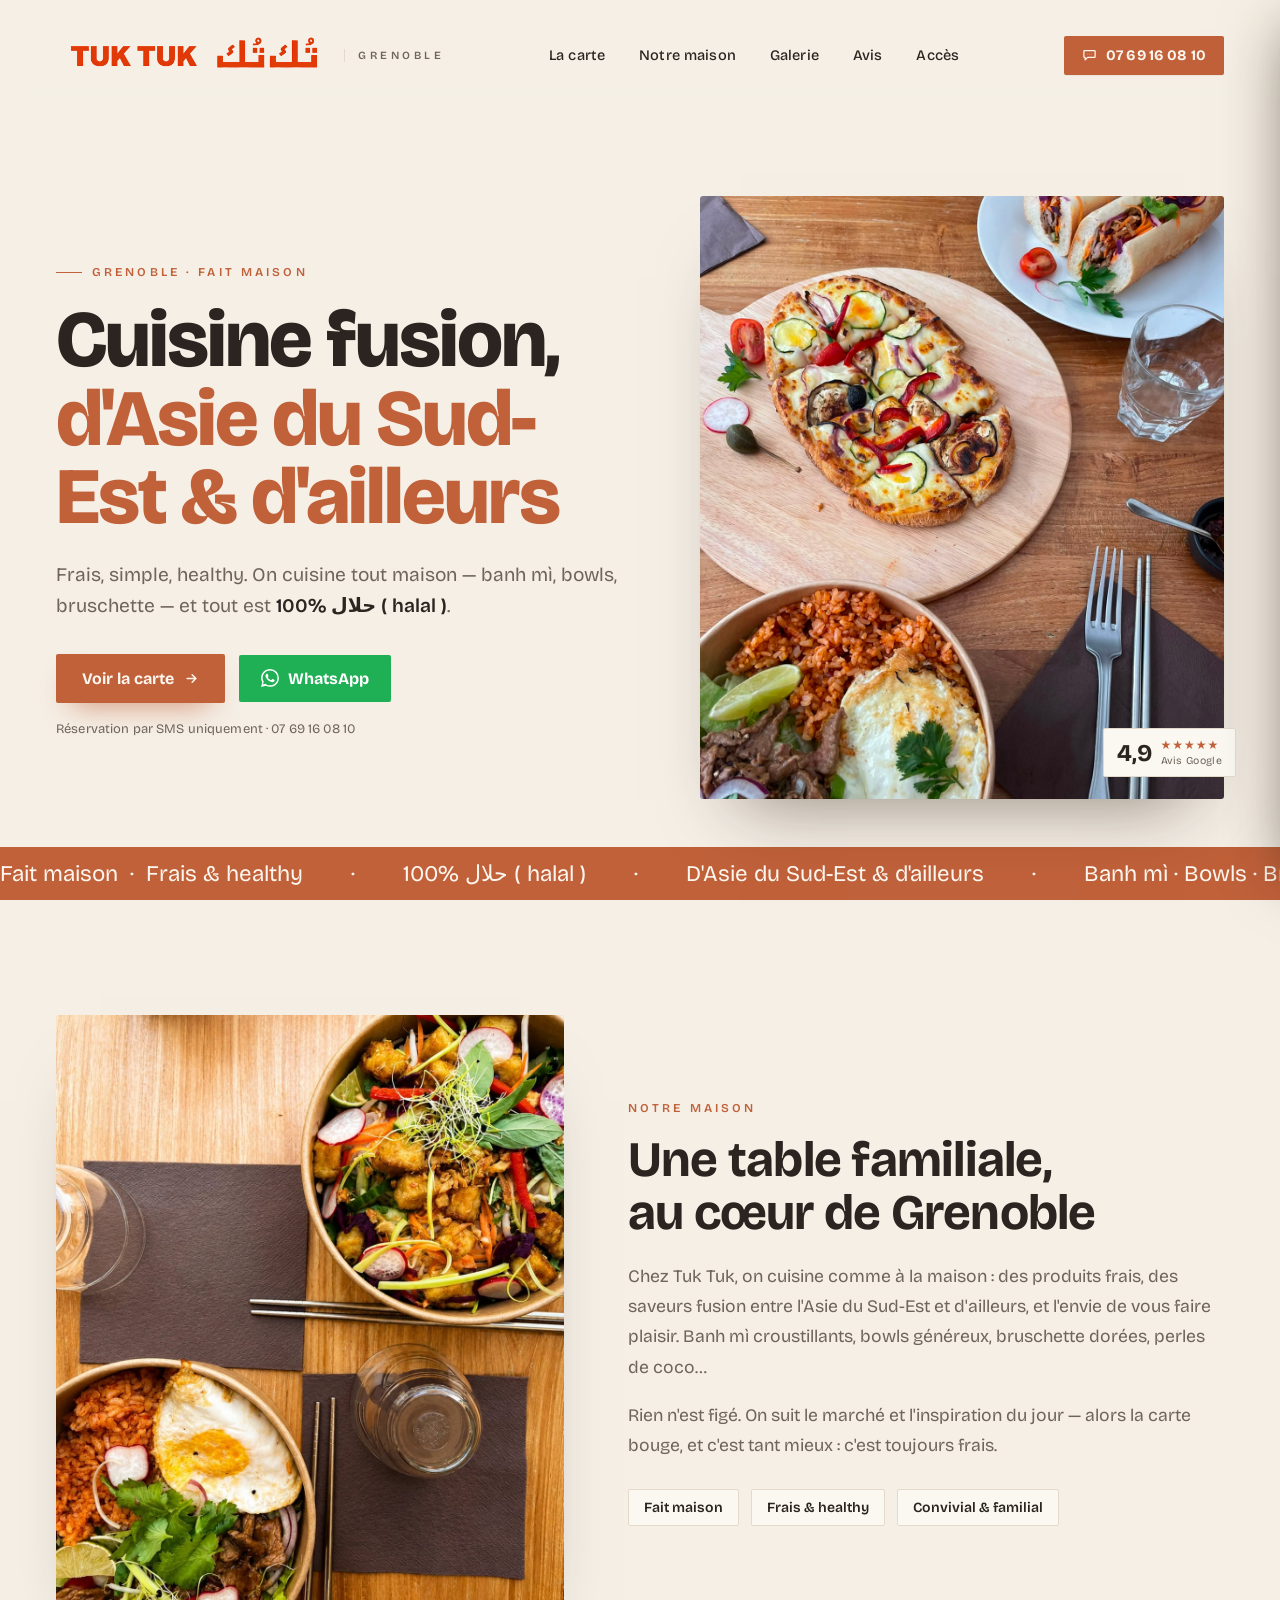
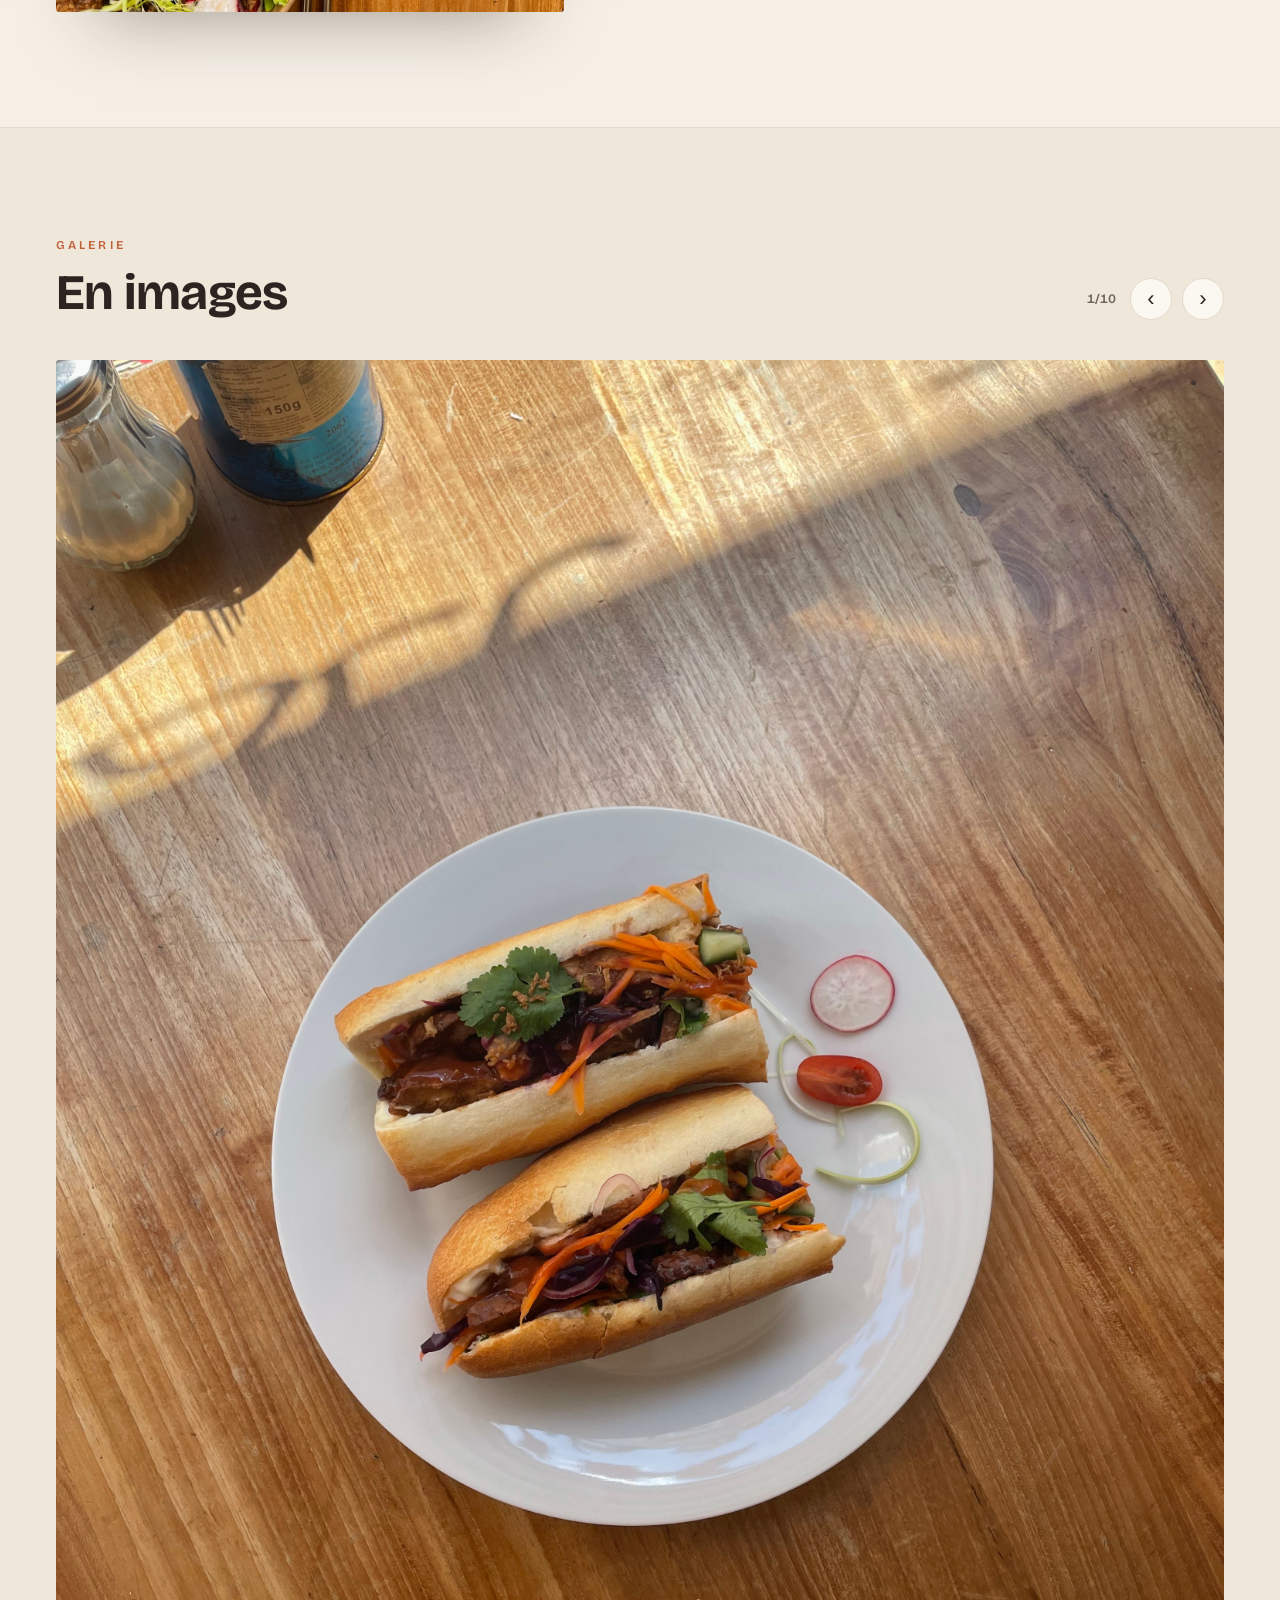
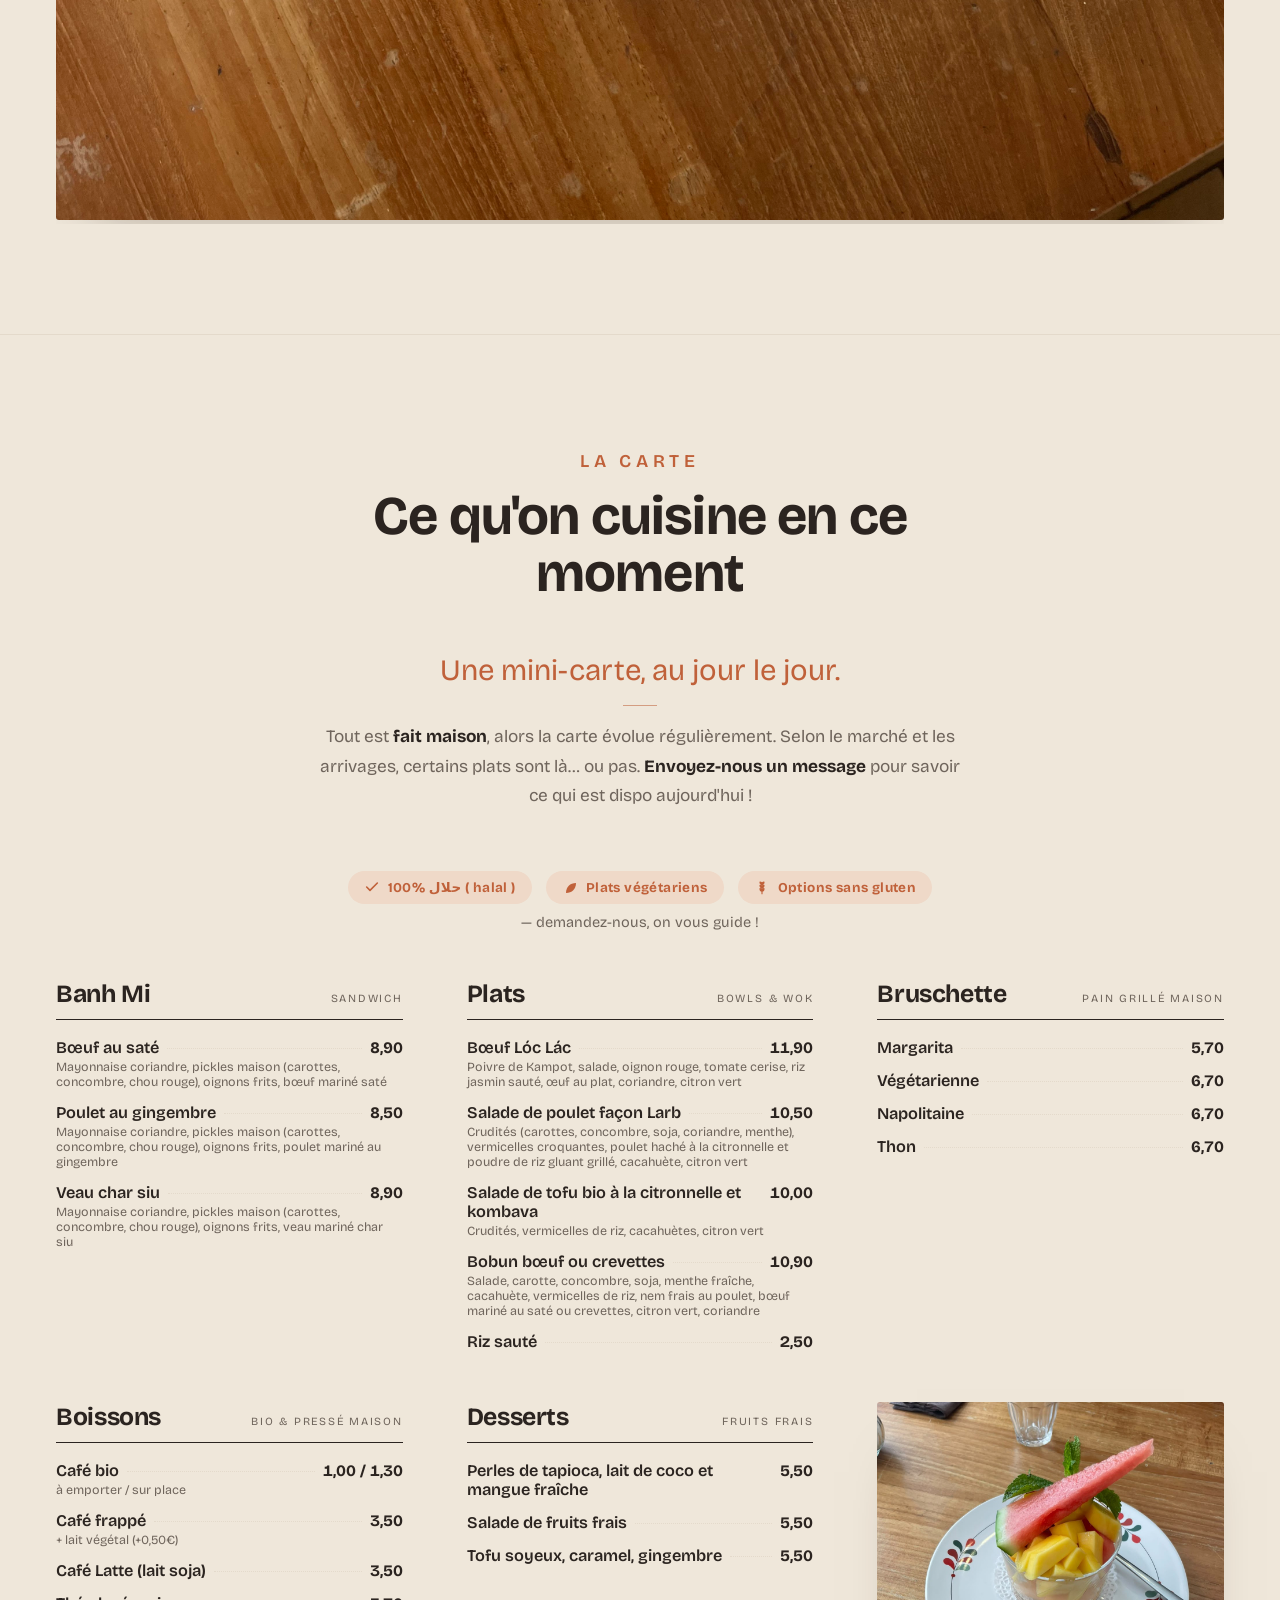
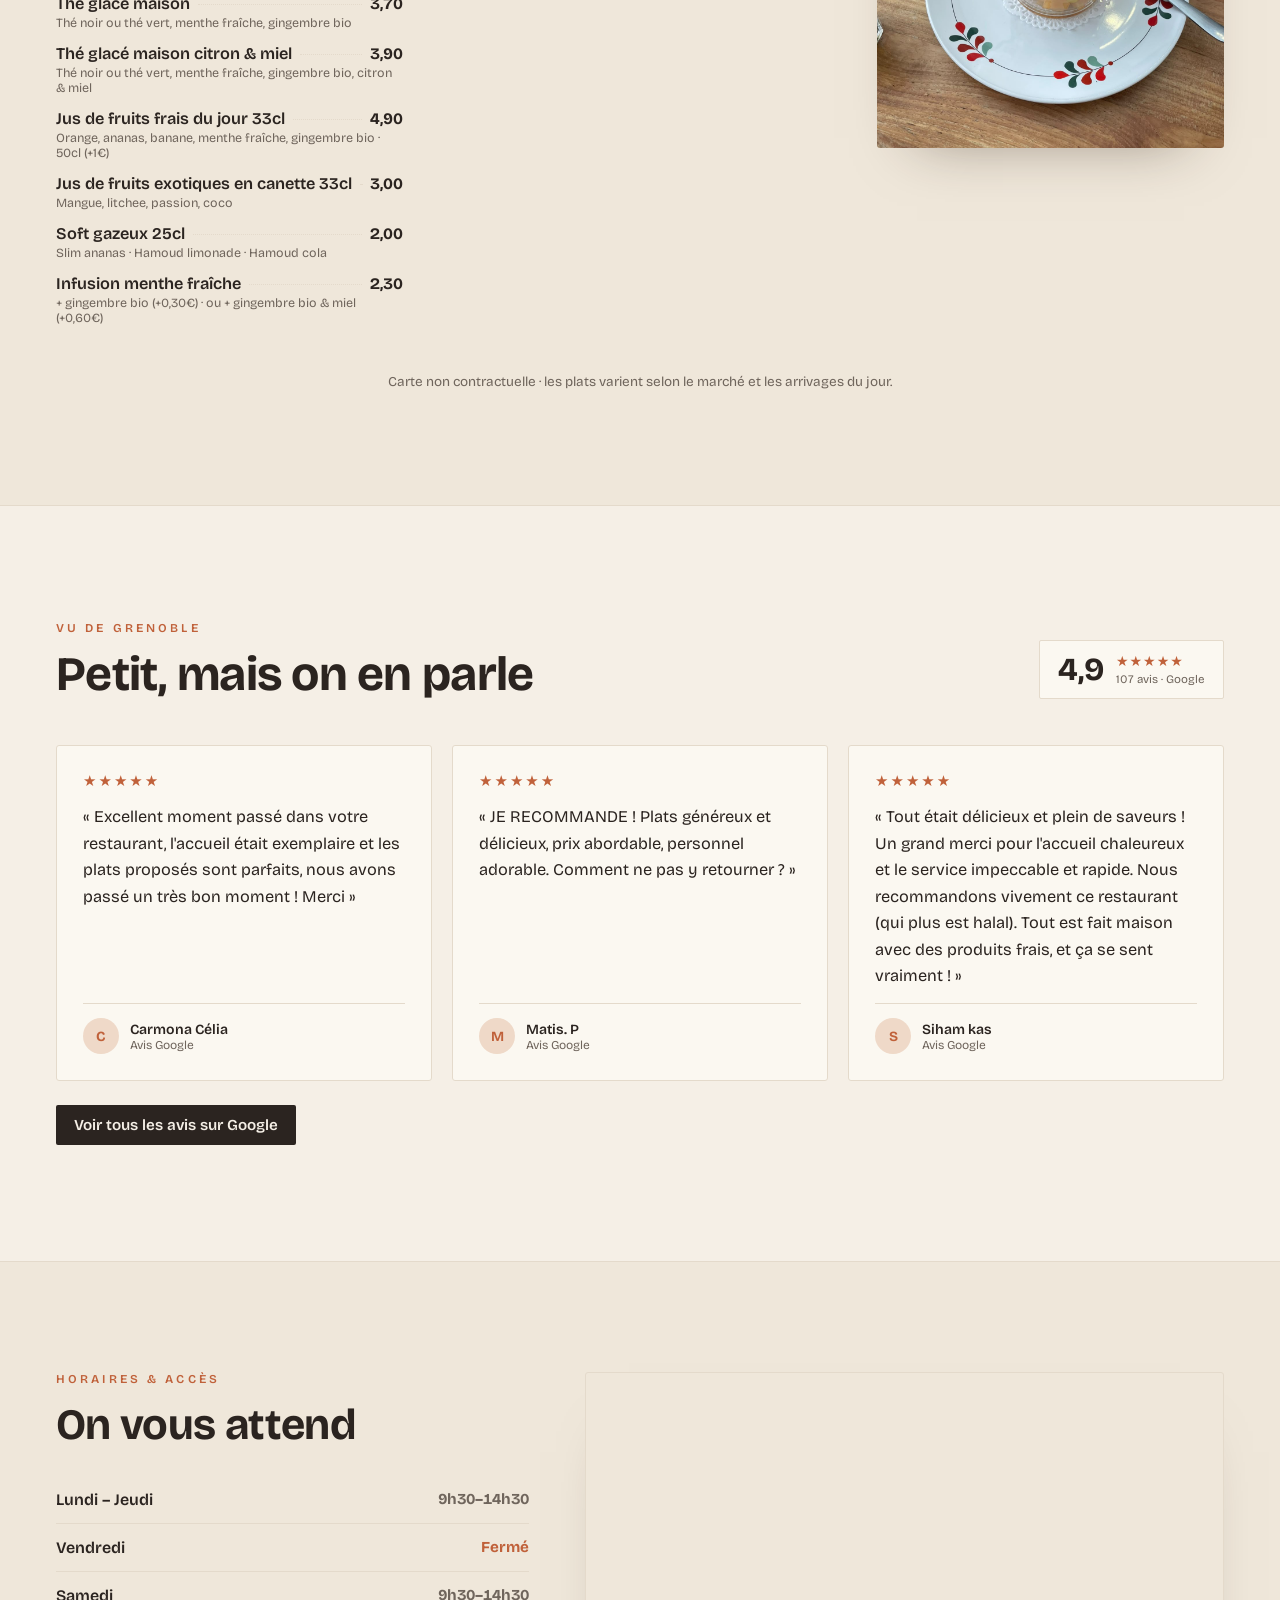
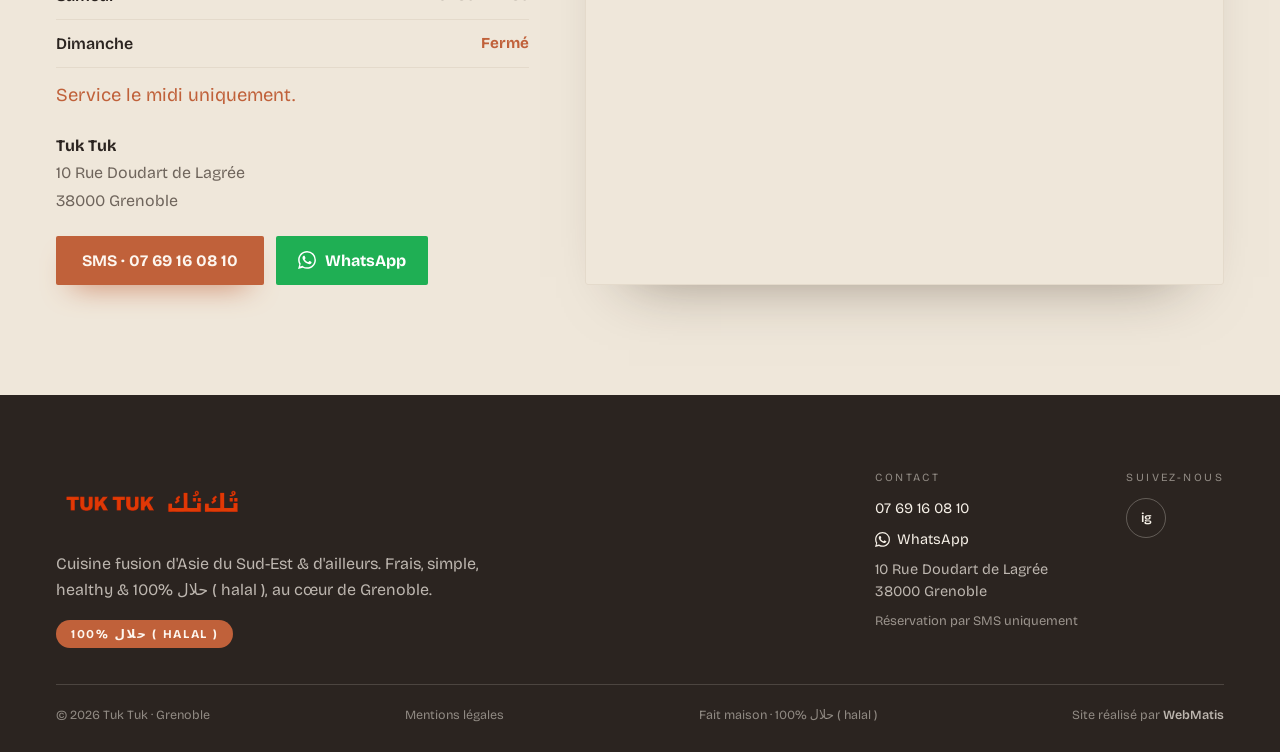
==== index.html @ adcbe2c1 "Veau char siu 8,90 + Instagram @tuktukgrenoble + résa SMS sur le menu - Site : veau char siu 9,50 ->" ====
<!DOCTYPE html>
<html lang="fr">
<head>
<meta charset="utf-8">
<meta name="viewport" content="width=device-width, initial-scale=1">
<title>Tuk Tuk — Cuisine fusion d'Asie du Sud-Est &amp; d'ailleurs, Grenoble</title>
<meta name="description" content="Tuk Tuk, restaurant fait maison à Grenoble. Banh mì, bowls, bruschette. Frais, simple, healthy et 100% halal.">
<link rel="preconnect" href="https://fonts.googleapis.com">
<link rel="preconnect" href="https://fonts.gstatic.com" crossorigin>
<link href="https://fonts.googleapis.com/css2?family=Bricolage+Grotesque:opsz,wght@12..96,400;12..96,500;12..96,600;12..96,700;12..96,800&display=swap" rel="stylesheet">
<link rel="stylesheet" href="style.css">
<script type="application/ld+json">
{
  "@context": "https://schema.org",
  "@type": "Restaurant",
  "name": "Tuk Tuk",
  "url": "https://tuktuk-grenoble.fr/",
  "image": "https://tuktuk-grenoble.fr/assets/fusion.jpg",
  "telephone": "+33769160810",
  "priceRange": "€",
  "servesCuisine": ["Asian Fusion", "Vietnamese", "Halal"],
  "address": {
    "@type": "PostalAddress",
    "streetAddress": "10 Rue Doudart de Lagrée",
    "addressLocality": "Grenoble",
    "postalCode": "38000",
    "addressCountry": "FR"
  },
  "sameAs": ["https://www.instagram.com/tuktukgrenoble"],
  "openingHoursSpecification": [
    {
      "@type": "OpeningHoursSpecification",
      "dayOfWeek": ["Monday", "Tuesday", "Wednesday", "Thursday", "Saturday"],
      "opens": "09:30",
      "closes": "14:30"
    }
  ]
}
</script>
</head>
<body>
<div id="root" style="--bg:#f5efe6;--bg-2:#efe7da;--surface:#fbf8f1;--ink:#2b2420;--ink-2:#6f655c;--line:#e4dacb;--accent:#c0613a;--accent-2:#a44e2c;--accent-ink:#fdf6ef;--accent-soft:#efd9c8;--nav-bg:rgba(245,239,230,.82);background:var(--bg);color:var(--ink);font-family:'Bricolage Grotesque',system-ui,sans-serif;-webkit-font-smoothing:antialiased;overflow-x:clip;">

  <!-- NAV -->
  <nav id="site-nav" style="position:sticky;top:0;z-index:50;display:flex;align-items:center;justify-content:space-between;gap:16px;padding:9px clamp(18px,5vw,56px);background:var(--nav-bg);backdrop-filter:saturate(160%) blur(12px);-webkit-backdrop-filter:saturate(160%) blur(12px);transition:box-shadow .3s ease;">
    <a href="#top" aria-label="Tuk Tuk" style="display:flex;align-items:center;gap:12px;text-decoration:none;flex:none;">
      <img class="nav-logo" src="assets/logo.png" alt="Tuk Tuk" style="display:block;height:92px;width:auto;">
      <span class="nav-region" style="font-size:11px;letter-spacing:.32em;text-transform:uppercase;color:var(--ink-2);font-weight:600;padding-left:13px;border-left:1px solid var(--line);">Grenoble</span>
    </a>
    <div data-navlinks="1" class="navlinks" style="display:flex;align-items:center;gap:30px;font-size:14.5px;font-weight:500;letter-spacing:.01em;">
      <a href="#carte" class="link-underline">La carte</a>
      <a href="#maison" class="link-underline">Notre maison</a>
      <a href="#galerie" class="link-underline">Galerie</a>
      <a href="#avis" class="link-underline">Avis</a>
      <a href="#acces" class="link-underline">Accès</a>
    </div>
    <a href="sms:0769160810" class="btn-accent nav-phone" style="display:inline-flex;align-items:center;gap:9px;flex:none;text-decoration:none;font-weight:700;font-size:14.5px;letter-spacing:.01em;padding:11px 18px;border-radius:2px;white-space:nowrap;box-shadow:0 1px 0 rgba(0,0,0,.04);">
      <svg viewBox="0 0 24 24" width="15" height="15" fill="none" stroke="currentColor" stroke-width="2" stroke-linejoin="round" style="flex:none;display:block;"><path d="M4 4h16a1 1 0 0 1 1 1v9a1 1 0 0 1-1 1H9l-4 4v-4H4a1 1 0 0 1-1-1V5a1 1 0 0 1 1-1Z"></path><circle cx="8.3" cy="9.6" r="0.6" fill="currentColor" stroke="none"></circle><circle cx="12" cy="9.6" r="0.6" fill="currentColor" stroke="none"></circle><circle cx="15.7" cy="9.6" r="0.6" fill="currentColor" stroke="none"></circle></svg>
      <span class="nav-phone-text">07 69 16 08 10</span>
    </a>
    <button type="button" id="nav-burger" class="nav-burger" aria-label="Ouvrir le menu" aria-expanded="false" aria-controls="mobile-panel">
      <span></span><span></span><span></span>
    </button>
  </nav>

  <!-- MENU MOBILE -->
  <div id="panel-backdrop" class="panel-backdrop"></div>
  <aside id="mobile-panel" class="mobile-panel" aria-hidden="true" aria-label="Menu">
    <div class="mobile-panel-head">
      <span style="font-family:'Bricolage Grotesque',sans-serif;font-weight:700;font-size:1.25rem;color:var(--ink);">Menu</span>
      <button type="button" id="panel-close" class="panel-close" aria-label="Fermer le menu">&times;</button>
    </div>
    <nav class="mobile-panel-links">
      <a href="#carte" data-panel-link>La carte</a>
      <a href="#maison" data-panel-link>Notre histoire</a>
      <a href="#galerie" data-panel-link>Galerie</a>
      <a href="#avis" data-panel-link>Avis</a>
      <a href="#acces" data-panel-link>Nous trouver</a>
      <a href="https://www.instagram.com/tuktukgrenoble" target="_blank" rel="noopener" data-panel-link>Instagram</a>
    </nav>
    <div class="mobile-panel-cta">
      <a href="https://wa.me/33769160810" target="_blank" rel="noopener" class="btn-whatsapp" style="width:100%;"><svg viewBox="0 0 24 24" width="18" height="18" fill="currentColor" style="flex:none;display:block;"><path d="M.057 24l1.687-6.163a11.867 11.867 0 0 1-1.587-5.946C.16 5.335 5.495 0 12.05 0a11.817 11.817 0 0 1 8.413 3.488 11.824 11.824 0 0 1 3.48 8.414c-.003 6.557-5.338 11.892-11.893 11.892a11.9 11.9 0 0 1-5.688-1.448L.057 24zm6.597-3.807c1.676.995 3.276 1.591 5.392 1.592 5.448 0 9.886-4.434 9.889-9.885.002-5.462-4.415-9.89-9.881-9.892-5.452 0-9.887 4.434-9.889 9.884a9.86 9.86 0 0 0 1.51 5.26l-.999 3.648 3.736-.979zm11.387-5.464c-.074-.124-.272-.198-.57-.347-.297-.149-1.758-.868-2.031-.967-.272-.099-.47-.149-.669.149-.198.297-.768.967-.941 1.165-.173.198-.347.223-.644.074-.297-.149-1.255-.462-2.39-1.475-.883-.788-1.48-1.761-1.653-2.059-.173-.297-.018-.458.13-.606.134-.133.297-.347.446-.521.151-.172.2-.296.3-.495.099-.198.05-.372-.025-.521-.075-.148-.669-1.611-.916-2.206-.242-.579-.487-.501-.669-.51l-.57-.01c-.198 0-.52.074-.792.372s-1.04 1.016-1.04 2.479 1.065 2.876 1.213 3.074c.149.198 2.095 3.2 5.076 4.487.709.306 1.263.489 1.694.626.712.226 1.36.194 1.872.118.571-.085 1.758-.719 2.006-1.413.247-.694.247-1.289.173-1.413z"></path></svg>WhatsApp</a>
      <a href="sms:0769160810" class="btn-outline" style="width:100%;justify-content:center;">SMS · 07 69 16 08 10</a>
    </div>
  </aside>

  <!-- HERO -->
  <header id="top" class="hero-section" style="position:relative;padding:clamp(40px,7vw,86px) clamp(18px,5vw,56px) clamp(24px,4vw,48px);">
    <div data-hero="1" class="hero-grid" style="display:grid;grid-template-columns:1.05fr .95fr;gap:clamp(28px,5vw,64px);align-items:center;max-width:1240px;margin:0 auto;">
      <div data-reveal="1">
        <div style="display:inline-flex;align-items:center;gap:10px;font-size:12px;font-weight:600;letter-spacing:.26em;text-transform:uppercase;color:var(--accent);margin-bottom:22px;">
          <span style="width:26px;height:1.5px;background:var(--accent);display:inline-block;"></span>Grenoble · fait maison
        </div>
        <h1 style="font-family:'Bricolage Grotesque',sans-serif;font-weight:800;font-size:clamp(2.7rem,6.4vw,5rem);line-height:.98;letter-spacing:-.025em;margin:0 0 22px;color:var(--ink);">Cuisine fusion,<br><span style="color:var(--accent);">d'Asie du Sud-Est &amp; d'ailleurs</span></h1>
        <p style="font-size:clamp(1.05rem,1.6vw,1.2rem);line-height:1.65;color:var(--ink-2);max-width:30em;margin:0 0 32px;">Frais, simple, healthy. On cuisine tout maison — banh mì, bowls, bruschette — et tout est <em style="font-style:normal;color:var(--ink);font-weight:600;">100% حلال ( halal )</em>.</p>
        <div class="hero-cta" style="display:flex;flex-wrap:wrap;gap:14px;align-items:center;">
          <a href="#carte" class="btn-accent btn-lg">Voir la carte
            <svg viewBox="0 0 24 24" width="15" height="15" fill="none" stroke="currentColor" stroke-width="2.4" stroke-linecap="round" stroke-linejoin="round" style="flex:none;display:block;"><path d="M5 12h14M13 6l6 6-6 6"></path></svg>
          </a>
          <a href="https://wa.me/33769160810" target="_blank" rel="noopener" class="btn-whatsapp"><svg viewBox="0 0 24 24" width="18" height="18" fill="currentColor" style="flex:none;display:block;"><path d="M.057 24l1.687-6.163a11.867 11.867 0 0 1-1.587-5.946C.16 5.335 5.495 0 12.05 0a11.817 11.817 0 0 1 8.413 3.488 11.824 11.824 0 0 1 3.48 8.414c-.003 6.557-5.338 11.892-11.893 11.892a11.9 11.9 0 0 1-5.688-1.448L.057 24zm6.597-3.807c1.676.995 3.276 1.591 5.392 1.592 5.448 0 9.886-4.434 9.889-9.885.002-5.462-4.415-9.89-9.881-9.892-5.452 0-9.887 4.434-9.889 9.884a9.86 9.86 0 0 0 1.51 5.26l-.999 3.648 3.736-.979zm11.387-5.464c-.074-.124-.272-.198-.57-.347-.297-.149-1.758-.868-2.031-.967-.272-.099-.47-.149-.669.149-.198.297-.768.967-.941 1.165-.173.198-.347.223-.644.074-.297-.149-1.255-.462-2.39-1.475-.883-.788-1.48-1.761-1.653-2.059-.173-.297-.018-.458.13-.606.134-.133.297-.347.446-.521.151-.172.2-.296.3-.495.099-.198.05-.372-.025-.521-.075-.148-.669-1.611-.916-2.206-.242-.579-.487-.501-.669-.51l-.57-.01c-.198 0-.52.074-.792.372s-1.04 1.016-1.04 2.479 1.065 2.876 1.213 3.074c.149.198 2.095 3.2 5.076 4.487.709.306 1.263.489 1.694.626.712.226 1.36.194 1.872.118.571-.085 1.758-.719 2.006-1.413.247-.694.247-1.289.173-1.413z"></path></svg>WhatsApp</a>
        </div>
        <p style="font-size:13px;color:var(--ink-2);margin:18px 0 0;letter-spacing:.01em;">Réservation par SMS uniquement · 07 69 16 08 10</p>
      </div>
      <div data-reveal="1" style="position:relative;">
        <div style="position:relative;border-radius:3px;overflow:hidden;box-shadow:0 40px 70px -40px rgba(50,33,20,.55);">
          <img src="assets/fusion.jpg" alt="Bruschette et banh mì maison chez Tuk Tuk" style="width:100%;aspect-ratio:4/4.6;object-fit:cover;background:var(--accent-soft);">
        </div>
        <div style="position:absolute;right:-12px;bottom:22px;display:flex;align-items:center;gap:9px;background:var(--surface);border:1px solid var(--line);padding:9px 13px;border-radius:2px;box-shadow:0 18px 36px -24px rgba(50,33,20,.5);">
          <span style="font-family:'Bricolage Grotesque',sans-serif;font-weight:700;font-size:1.5rem;line-height:1;color:var(--ink);">4,9</span>
          <div>
            <div style="color:var(--accent);font-size:12px;letter-spacing:1px;">★★★★★</div>
            <div style="font-size:10.5px;color:var(--ink-2);letter-spacing:.03em;margin-top:2px;">Avis Google</div>
          </div>
        </div>
      </div>
    </div>
  </header>

  <!-- BANDEAU -->
  <div style="background:var(--accent);color:var(--accent-ink);overflow:hidden;white-space:nowrap;padding:13px 0;">
    <div style="display:inline-flex;gap:48px;animation:tt-marquee 32s linear infinite;will-change:transform;">
      <span style="display:inline-flex;gap:48px;font-family:'Bricolage Grotesque',sans-serif;font-size:1.4rem;">
        <span>Fait maison&nbsp; · &nbsp;Frais &amp; healthy</span><span>·</span><span>100% حلال ( halal )</span><span>·</span><span>D'Asie du Sud-Est &amp; d'ailleurs</span><span>·</span><span>Banh mì · Bowls · Bruschette</span><span>·</span>
      </span>
      <span aria-hidden="true" style="display:inline-flex;gap:48px;font-family:'Bricolage Grotesque',sans-serif;font-size:1.4rem;">
        <span>Fait maison&nbsp; · &nbsp;Frais &amp; healthy</span><span>·</span><span>100% حلال ( halal )</span><span>·</span><span>D'Asie du Sud-Est &amp; d'ailleurs</span><span>·</span><span>Banh mì · Bowls · Bruschette</span><span>·</span>
      </span>
    </div>
  </div>

  <!-- NOTRE MAISON -->
  <section id="maison" style="padding:clamp(56px,9vw,120px) clamp(18px,5vw,56px);">
    <div data-split="1" class="split-grid" style="display:grid;grid-template-columns:.92fr 1.08fr;gap:clamp(28px,5vw,72px);align-items:center;max-width:1240px;margin:0 auto;">
      <div data-reveal="1" style="position:relative;">
        <img src="assets/notre-maison.jpg" alt="Bowls maison à partager chez Tuk Tuk" style="width:100%;aspect-ratio:4/4.7;object-fit:cover;border-radius:3px;box-shadow:0 40px 70px -44px rgba(50,33,20,.5);background:var(--accent-soft);">
      </div>
      <div data-reveal="1">
        <div style="font-size:12px;font-weight:600;letter-spacing:.26em;text-transform:uppercase;color:var(--accent);margin-bottom:18px;">Notre maison</div>
        <h2 style="font-family:'Bricolage Grotesque',sans-serif;font-weight:700;letter-spacing:-.015em;font-size:clamp(2rem,4vw,3.1rem);line-height:1.08;margin:0 0 22px;color:var(--ink);">Une table familiale,<br>au cœur de Grenoble</h2>
        <p style="font-size:1.1rem;line-height:1.72;color:var(--ink-2);margin:0 0 18px;max-width:34em;">Chez Tuk Tuk, on cuisine comme à la maison : des produits frais, des saveurs fusion entre l'Asie du Sud-Est et d'ailleurs, et l'envie de vous faire plaisir. Banh mì croustillants, bowls généreux, bruschette dorées, perles de coco… </p>
        <p style="font-size:1.1rem;line-height:1.72;color:var(--ink-2);margin:0 0 28px;max-width:34em;">Rien n'est figé. On suit le marché et l'inspiration du jour — alors la carte bouge, et c'est tant mieux : c'est toujours frais.</p>
        <div style="display:flex;flex-wrap:wrap;gap:12px;">
          <span style="display:inline-flex;align-items:center;gap:8px;font-size:14px;font-weight:600;color:var(--ink);background:var(--surface);border:1px solid var(--line);padding:9px 15px;border-radius:2px;">Fait maison</span>
          <span style="display:inline-flex;align-items:center;gap:8px;font-size:14px;font-weight:600;color:var(--ink);background:var(--surface);border:1px solid var(--line);padding:9px 15px;border-radius:2px;">Frais &amp; healthy</span>
          <span style="display:inline-flex;align-items:center;gap:8px;font-size:14px;font-weight:600;color:var(--ink);background:var(--surface);border:1px solid var(--line);padding:9px 15px;border-radius:2px;">Convivial &amp; familial</span>
        </div>
      </div>
    </div>
  </section>

  <!-- GALERIE -->
  <section id="galerie" style="background:var(--bg-2);padding:clamp(56px,9vw,110px) clamp(18px,5vw,56px);border-top:1px solid var(--line);">
    <div style="max-width:1240px;margin:0 auto;">
      <div data-reveal="1" style="display:flex;align-items:flex-end;justify-content:space-between;gap:18px;flex-wrap:wrap;margin-bottom:clamp(26px,4vw,40px);">
        <div>
          <div style="font-size:12px;font-weight:600;letter-spacing:.26em;text-transform:uppercase;color:var(--accent);margin-bottom:14px;">Galerie</div>
          <h2 style="font-family:'Bricolage Grotesque',sans-serif;font-weight:700;letter-spacing:-.015em;font-size:clamp(2rem,4vw,3.1rem);line-height:1.08;margin:0;color:var(--ink);">En images</h2>
        </div>
        <div style="display:flex;align-items:center;gap:14px;flex:none;">
          <span id="galerie-counter" style="font-size:13px;font-weight:600;color:var(--ink-2);font-feature-settings:'tnum';">1/10</span>
          <div style="display:flex;gap:10px;">
            <button type="button" class="galerie-arrow galerie-arrow-prev" aria-label="Photo précédente">‹</button>
            <button type="button" class="galerie-arrow galerie-arrow-next" aria-label="Photo suivante">›</button>
          </div>
        </div>
      </div>
      <div data-reveal="1" id="galerie-track" class="galerie-track">
        <img class="galerie-img" src="assets/galerie/photo-banh-mi.jpg" alt="Banh mì maison chez Tuk Tuk, vus du dessus">
        <img class="galerie-img" src="assets/galerie/photo-larb.jpg" alt="Salade de poulet façon Larb chez Tuk Tuk">
        <img class="galerie-img" src="assets/galerie/photo-the-glace.jpg" alt="Thé glacé maison chez Tuk Tuk">
        <img class="galerie-img" src="assets/galerie/photo-salle.jpg" alt="La salle du restaurant Tuk Tuk, Grenoble">
        <img class="galerie-img" src="assets/galerie/photo-1.jpg" alt="Bruschette maison et banh mì vus du dessus chez Tuk Tuk">
        <img class="galerie-img" src="assets/galerie/photo-2.jpg" alt="Bruschette maison et banh mì coupés en salle chez Tuk Tuk">
        <img class="galerie-img" src="assets/galerie/photo-3.jpg" alt="Panna cotta maison à la mangue et grenade chez Tuk Tuk">
        <img class="galerie-img" src="assets/galerie/photo-4.jpg" alt="Panna cotta maison servie en salle chez Tuk Tuk">
        <img class="galerie-img" src="assets/galerie/photo-5.jpg" alt="Dessert frais aux fruits, mangue, melon et grenade chez Tuk Tuk">
        <img class="galerie-img" src="assets/galerie/photo-6.jpg" alt="Dessert frais aux fruits servi en salle chez Tuk Tuk">
      </div>
    </div>
  </section>

  <!-- LA CARTE -->
  <section id="carte" style="background:var(--bg-2);padding:clamp(56px,9vw,120px) clamp(18px,5vw,56px);border-top:1px solid var(--line);border-bottom:1px solid var(--line);">
    <div style="max-width:1180px;margin:0 auto;">
      <div data-reveal="1" style="text-align:center;max-width:46em;margin:0 auto clamp(34px,4vw,52px);">
        <div style="font-size: 18px; font-weight: 600; letter-spacing: .26em; text-transform: uppercase; color: var(--accent); margin-bottom: 16px">La carte</div>
        <h2 style="font-family:'Bricolage Grotesque',sans-serif;font-weight:700;letter-spacing:-.015em;font-size:clamp(2.2rem,4.6vw,3.4rem);line-height:1.05;margin:0 0 16px;color:var(--ink);">Ce qu'on cuisine en ce moment</h2>
      </div>

      <!-- Carte du jour note -->
      <div data-reveal="1" style="text-align:center;max-width:660px;margin:0 auto clamp(40px,5vw,60px);">
        <div style="font-family:'Bricolage Grotesque',sans-serif;font-size:clamp(1.4rem,2.6vw,1.85rem);color:var(--accent);line-height:1.2;margin-bottom:14px;">Une mini-carte, au jour le jour.</div>
        <span style="display:inline-block;width:34px;height:1.5px;background:var(--accent);opacity:.55;margin-bottom:16px;vertical-align:middle;"></span>
        <p style="font-size:clamp(1rem,1.5vw,1.08rem);line-height:1.7;color:var(--ink-2);margin:0;">Tout est <strong style="color:var(--ink);font-weight:700;">fait maison</strong>, alors la carte évolue régulièrement. Selon le marché et les arrivages, certains plats sont là… ou pas. <strong style="color:var(--ink);font-weight:700;">Envoyez-nous un message</strong> pour savoir ce qui est dispo aujourd'hui&nbsp;!</p>
      </div>

      <div data-reveal="1" style="display:flex;flex-wrap:wrap;align-items:center;justify-content:center;gap:10px 14px;max-width:680px;margin:0 auto clamp(34px,4vw,48px);">
        <span style="display:inline-flex;align-items:center;gap:8px;font-size:13.5px;font-weight:700;letter-spacing:.03em;color:var(--accent);background:var(--accent-soft);border-radius:40px;padding:8px 16px;"><svg viewBox="0 0 24 24" width="16" height="16" fill="none" stroke="currentColor" stroke-width="2.4" stroke-linecap="round" stroke-linejoin="round" style="flex:none;display:block;"><path d="M20 6 9 17l-5-5"></path></svg>100% حلال ( halal )</span>
        <span style="display:inline-flex;align-items:center;gap:8px;font-size:13.5px;font-weight:700;letter-spacing:.03em;color:var(--accent);background:var(--accent-soft);border-radius:40px;padding:8px 16px;"><svg viewBox="0 0 24 24" width="16" height="16" fill="currentColor" style="flex:none;display:block;"><path d="M6 21C6 12 12 6 21 6 21 15 15 21 6 21Z"></path></svg>Plats végétariens</span>
        <span style="display:inline-flex;align-items:center;gap:8px;font-size:13.5px;font-weight:700;letter-spacing:.03em;color:var(--accent);background:var(--accent-soft);border-radius:40px;padding:8px 16px;"><svg viewBox="0 0 24 24" width="16" height="16" fill="none" stroke="currentColor" stroke-width="1.7" stroke-linecap="round" stroke-linejoin="round" style="flex:none;display:block;"><path d="M12 22V8"></path><path d="M12 8c0-2 1.4-3.5 3-3.5C15 6.5 13.6 8 12 8Z"></path><path d="M12 8c0-2-1.4-3.5-3-3.5C9 6.5 10.4 8 12 8Z"></path><path d="M12 13c0-2 1.4-3.5 3-3.5C15 11.5 13.6 13 12 13Z"></path><path d="M12 13c0-2-1.4-3.5-3-3.5C9 11.5 10.4 13 12 13Z"></path><path d="M12 18c0-2 1.4-3.5 3-3.5C15 16.5 13.6 18 12 18Z"></path><path d="M12 18c0-2-1.4-3.5-3-3.5C9 16.5 10.4 18 12 18Z"></path></svg>Options sans gluten</span>
        <span style="font-size:14.5px;color:var(--ink-2);">— demandez-nous, on vous guide&nbsp;!</span>
      </div>

      <!-- Menu grid -->
      <div data-reveal="1" style="display:grid;grid-template-columns:repeat(auto-fit,minmax(290px,1fr));gap:clamp(30px,4vw,52px) clamp(34px,5vw,64px);">

        <!-- Banh Mi -->
        <div>
          <div style="display:flex;align-items:baseline;justify-content:space-between;gap:12px;margin-bottom:18px;border-bottom:1.5px solid var(--ink);padding-bottom:10px;">
            <h3 style="font-family:'Bricolage Grotesque',sans-serif;font-weight:700;letter-spacing:-.015em;font-size:1.55rem;margin:0;color:var(--ink);">Banh Mi</h3>
            <span style="font-size:11px;letter-spacing:.16em;text-transform:uppercase;color:var(--ink-2);">Sandwich</span>
          </div>
          <div style="display:flex;flex-direction:column;gap:14px;">
            <div>
              <div style="display:flex;align-items:baseline;gap:8px;"><span style="font-weight:600;font-size:1.02rem;color:var(--ink);">Bœuf au saté</span><span style="flex:1;border-bottom:1.5px dotted var(--line);transform:translateY(-4px);"></span><span style="font-family:'Bricolage Grotesque',sans-serif;font-weight:700;font-size:1rem;font-feature-settings:'tnum';color:var(--ink);">8,90</span></div>
              <div style="font-size:12.5px;color:var(--ink-2);margin-top:2px;">Mayonnaise coriandre, pickles maison (carottes, concombre, chou rouge), oignons frits, bœuf mariné saté</div>
            </div>
            <div>
              <div style="display:flex;align-items:baseline;gap:8px;"><span style="font-weight:600;font-size:1.02rem;color:var(--ink);">Poulet au gingembre</span><span style="flex:1;border-bottom:1.5px dotted var(--line);transform:translateY(-4px);"></span><span style="font-family:'Bricolage Grotesque',sans-serif;font-weight:700;font-size:1rem;font-feature-settings:'tnum';color:var(--ink);">8,50</span></div>
              <div style="font-size:12.5px;color:var(--ink-2);margin-top:2px;">Mayonnaise coriandre, pickles maison (carottes, concombre, chou rouge), oignons frits, poulet mariné au gingembre</div>
            </div>
            <div>
              <div style="display:flex;align-items:baseline;gap:8px;"><span style="font-weight:600;font-size:1.02rem;color:var(--ink);">Veau char siu</span><span style="flex:1;border-bottom:1.5px dotted var(--line);transform:translateY(-4px);"></span><span style="font-family:'Bricolage Grotesque',sans-serif;font-weight:700;font-size:1rem;font-feature-settings:'tnum';color:var(--ink);">8,90</span></div>
              <div style="font-size:12.5px;color:var(--ink-2);margin-top:2px;">Mayonnaise coriandre, pickles maison (carottes, concombre, chou rouge), oignons frits, veau mariné char siu</div>
            </div>
          </div>
        </div>

        <!-- Plats -->
        <div>
          <div style="display:flex;align-items:baseline;justify-content:space-between;gap:12px;margin-bottom:18px;border-bottom:1.5px solid var(--ink);padding-bottom:10px;">
            <h3 style="font-family:'Bricolage Grotesque',sans-serif;font-weight:700;letter-spacing:-.015em;font-size:1.55rem;margin:0;color:var(--ink);">Plats</h3>
            <span style="font-size:11px;letter-spacing:.16em;text-transform:uppercase;color:var(--ink-2);">Bowls &amp; wok</span>
          </div>
          <div style="display:flex;flex-direction:column;gap:14px;">
            <div>
              <div style="display:flex;align-items:baseline;gap:8px;"><span style="font-weight:600;font-size:1.02rem;color:var(--ink);">Bœuf Lóc Lác</span><span style="flex:1;border-bottom:1.5px dotted var(--line);transform:translateY(-4px);"></span><span style="font-family:'Bricolage Grotesque',sans-serif;font-weight:700;font-size:1rem;font-feature-settings:'tnum';color:var(--ink);">11,90</span></div>
              <div style="font-size:12.5px;color:var(--ink-2);margin-top:2px;">Poivre de Kampot, salade, oignon rouge, tomate cerise, riz jasmin sauté, œuf au plat, coriandre, citron vert</div>
            </div>
            <div>
              <div style="display:flex;align-items:baseline;gap:8px;"><span style="font-weight:600;font-size:1.02rem;color:var(--ink);">Salade de poulet façon Larb</span><span style="flex:1;border-bottom:1.5px dotted var(--line);transform:translateY(-4px);"></span><span style="font-family:'Bricolage Grotesque',sans-serif;font-weight:700;font-size:1rem;font-feature-settings:'tnum';color:var(--ink);">10,50</span></div>
              <div style="font-size:12.5px;color:var(--ink-2);margin-top:2px;">Crudités (carottes, concombre, soja, coriandre, menthe), vermicelles croquantes, poulet haché à la citronnelle et poudre de riz gluant grillé, cacahuète, citron vert</div>
            </div>
            <div>
              <div style="display:flex;align-items:baseline;gap:8px;"><span style="font-weight:600;font-size:1.02rem;color:var(--ink);">Salade de tofu bio à la citronnelle et kombava</span><span style="flex:1;border-bottom:1.5px dotted var(--line);transform:translateY(-4px);"></span><span style="font-family:'Bricolage Grotesque',sans-serif;font-weight:700;font-size:1rem;font-feature-settings:'tnum';color:var(--ink);">10,00</span></div>
              <div style="font-size:12.5px;color:var(--ink-2);margin-top:2px;">Crudités, vermicelles de riz, cacahuètes, citron vert</div>
            </div>
            <div>
              <div style="display:flex;align-items:baseline;gap:8px;"><span style="font-weight:600;font-size:1.02rem;color:var(--ink);">Bobun bœuf ou crevettes</span><span style="flex:1;border-bottom:1.5px dotted var(--line);transform:translateY(-4px);"></span><span style="font-family:'Bricolage Grotesque',sans-serif;font-weight:700;font-size:1rem;font-feature-settings:'tnum';color:var(--ink);">10,90</span></div>
              <div style="font-size:12.5px;color:var(--ink-2);margin-top:2px;">Salade, carotte, concombre, soja, menthe fraîche, cacahuète, vermicelles de riz, nem frais au poulet, bœuf mariné au saté ou crevettes, citron vert, coriandre</div>
            </div>
            <div>
              <div style="display:flex;align-items:baseline;gap:8px;"><span style="font-weight:600;font-size:1.02rem;color:var(--ink);">Riz sauté</span><span style="flex:1;border-bottom:1.5px dotted var(--line);transform:translateY(-4px);"></span><span style="font-family:'Bricolage Grotesque',sans-serif;font-weight:700;font-size:1rem;font-feature-settings:'tnum';color:var(--ink);">2,50</span></div>
            </div>
          </div>
        </div>

        <!-- Bruschette -->
        <div>
          <div style="display:flex;align-items:baseline;justify-content:space-between;gap:12px;margin-bottom:18px;border-bottom:1.5px solid var(--ink);padding-bottom:10px;">
            <h3 style="font-family:'Bricolage Grotesque',sans-serif;font-weight:700;letter-spacing:-.015em;font-size:1.55rem;margin:0;color:var(--ink);">Bruschette</h3>
            <span style="font-size:11px;letter-spacing:.16em;text-transform:uppercase;color:var(--ink-2);">Pain grillé maison</span>
          </div>
          <div style="display:flex;flex-direction:column;gap:14px;">
            <div style="display:flex;align-items:baseline;gap:8px;"><span style="font-weight:600;font-size:1.02rem;color:var(--ink);">Margarita</span><span style="flex:1;border-bottom:1.5px dotted var(--line);transform:translateY(-4px);"></span><span style="font-family:'Bricolage Grotesque',sans-serif;font-weight:700;font-size:1rem;font-feature-settings:'tnum';color:var(--ink);">5,70</span></div>
            <div style="display:flex;align-items:baseline;gap:8px;"><span style="font-weight:600;font-size:1.02rem;color:var(--ink);">Végétarienne</span><span style="flex:1;border-bottom:1.5px dotted var(--line);transform:translateY(-4px);"></span><span style="font-family:'Bricolage Grotesque',sans-serif;font-weight:700;font-size:1rem;font-feature-settings:'tnum';color:var(--ink);">6,70</span></div>
            <div style="display:flex;align-items:baseline;gap:8px;"><span style="font-weight:600;font-size:1.02rem;color:var(--ink);">Napolitaine</span><span style="flex:1;border-bottom:1.5px dotted var(--line);transform:translateY(-4px);"></span><span style="font-family:'Bricolage Grotesque',sans-serif;font-weight:700;font-size:1rem;font-feature-settings:'tnum';color:var(--ink);">6,70</span></div>
            <div style="display:flex;align-items:baseline;gap:8px;"><span style="font-weight:600;font-size:1.02rem;color:var(--ink);">Thon</span><span style="flex:1;border-bottom:1.5px dotted var(--line);transform:translateY(-4px);"></span><span style="font-family:'Bricolage Grotesque',sans-serif;font-weight:700;font-size:1rem;font-feature-settings:'tnum';color:var(--ink);">6,70</span></div>
          </div>
        </div>

        <!-- Boissons -->
        <div>
          <div style="display:flex;align-items:baseline;justify-content:space-between;gap:12px;margin-bottom:18px;border-bottom:1.5px solid var(--ink);padding-bottom:10px;">
            <h3 style="font-family:'Bricolage Grotesque',sans-serif;font-weight:700;letter-spacing:-.015em;font-size:1.55rem;margin:0;color:var(--ink);">Boissons</h3>
            <span style="font-size:11px;letter-spacing:.16em;text-transform:uppercase;color:var(--ink-2);">Bio &amp; pressé maison</span>
          </div>
          <div style="display:flex;flex-direction:column;gap:14px;">
            <div>
              <div style="display:flex;align-items:baseline;gap:8px;"><span style="font-weight:600;font-size:1.02rem;color:var(--ink);">Café bio</span><span style="flex:1;border-bottom:1.5px dotted var(--line);transform:translateY(-4px);"></span><span style="font-family:'Bricolage Grotesque',sans-serif;font-weight:700;font-size:1rem;font-feature-settings:'tnum';color:var(--ink);">1,00&nbsp;/&nbsp;1,30</span></div>
              <div style="font-size:12.5px;color:var(--ink-2);margin-top:2px;">à emporter / sur place</div>
            </div>
            <div>
              <div style="display:flex;align-items:baseline;gap:8px;"><span style="font-weight:600;font-size:1.02rem;color:var(--ink);">Café frappé</span><span style="flex:1;border-bottom:1.5px dotted var(--line);transform:translateY(-4px);"></span><span style="font-family:'Bricolage Grotesque',sans-serif;font-weight:700;font-size:1rem;font-feature-settings:'tnum';color:var(--ink);">3,50</span></div>
              <div style="font-size:12.5px;color:var(--ink-2);margin-top:2px;">+ lait végétal (+0,50€)</div>
            </div>
            <div style="display:flex;align-items:baseline;gap:8px;"><span style="font-weight:600;font-size:1.02rem;color:var(--ink);">Café Latte (lait soja)</span><span style="flex:1;border-bottom:1.5px dotted var(--line);transform:translateY(-4px);"></span><span style="font-family:'Bricolage Grotesque',sans-serif;font-weight:700;font-size:1rem;font-feature-settings:'tnum';color:var(--ink);">3,50</span></div>
            <div>
              <div style="display:flex;align-items:baseline;gap:8px;"><span style="font-weight:600;font-size:1.02rem;color:var(--ink);">Thé glacé maison</span><span style="flex:1;border-bottom:1.5px dotted var(--line);transform:translateY(-4px);"></span><span style="font-family:'Bricolage Grotesque',sans-serif;font-weight:700;font-size:1rem;font-feature-settings:'tnum';color:var(--ink);">3,70</span></div>
              <div style="font-size:12.5px;color:var(--ink-2);margin-top:2px;">Thé noir ou thé vert, menthe fraîche, gingembre bio</div>
            </div>
            <div>
              <div style="display:flex;align-items:baseline;gap:8px;"><span style="font-weight:600;font-size:1.02rem;color:var(--ink);">Thé glacé maison citron &amp; miel</span><span style="flex:1;border-bottom:1.5px dotted var(--line);transform:translateY(-4px);"></span><span style="font-family:'Bricolage Grotesque',sans-serif;font-weight:700;font-size:1rem;font-feature-settings:'tnum';color:var(--ink);">3,90</span></div>
              <div style="font-size:12.5px;color:var(--ink-2);margin-top:2px;">Thé noir ou thé vert, menthe fraîche, gingembre bio, citron &amp; miel</div>
            </div>
            <div>
              <div style="display:flex;align-items:baseline;gap:8px;"><span style="font-weight:600;font-size:1.02rem;color:var(--ink);">Jus de fruits frais du jour 33cl</span><span style="flex:1;border-bottom:1.5px dotted var(--line);transform:translateY(-4px);"></span><span style="font-family:'Bricolage Grotesque',sans-serif;font-weight:700;font-size:1rem;font-feature-settings:'tnum';color:var(--ink);">4,90</span></div>
              <div style="font-size:12.5px;color:var(--ink-2);margin-top:2px;">Orange, ananas, banane, menthe fraîche, gingembre bio · 50cl (+1€)</div>
            </div>
            <div>
              <div style="display:flex;align-items:baseline;gap:8px;"><span style="font-weight:600;font-size:1.02rem;color:var(--ink);">Jus de fruits exotiques en canette 33cl</span><span style="flex:1;border-bottom:1.5px dotted var(--line);transform:translateY(-4px);"></span><span style="font-family:'Bricolage Grotesque',sans-serif;font-weight:700;font-size:1rem;font-feature-settings:'tnum';color:var(--ink);">3,00</span></div>
              <div style="font-size:12.5px;color:var(--ink-2);margin-top:2px;">Mangue, litchee, passion, coco</div>
            </div>
            <div>
              <div style="display:flex;align-items:baseline;gap:8px;"><span style="font-weight:600;font-size:1.02rem;color:var(--ink);">Soft gazeux 25cl</span><span style="flex:1;border-bottom:1.5px dotted var(--line);transform:translateY(-4px);"></span><span style="font-family:'Bricolage Grotesque',sans-serif;font-weight:700;font-size:1rem;font-feature-settings:'tnum';color:var(--ink);">2,00</span></div>
              <div style="font-size:12.5px;color:var(--ink-2);margin-top:2px;">Slim ananas · Hamoud limonade · Hamoud cola</div>
            </div>
            <div>
              <div style="display:flex;align-items:baseline;gap:8px;"><span style="font-weight:600;font-size:1.02rem;color:var(--ink);">Infusion menthe fraîche</span><span style="flex:1;border-bottom:1.5px dotted var(--line);transform:translateY(-4px);"></span><span style="font-family:'Bricolage Grotesque',sans-serif;font-weight:700;font-size:1rem;font-feature-settings:'tnum';color:var(--ink);">2,30</span></div>
              <div style="font-size:12.5px;color:var(--ink-2);margin-top:2px;">+ gingembre bio (+0,30€) · ou + gingembre bio &amp; miel (+0,60€)</div>
            </div>
          </div>
        </div>

        <!-- Desserts -->
        <div>
          <div style="display:flex;align-items:baseline;justify-content:space-between;gap:12px;margin-bottom:18px;border-bottom:1.5px solid var(--ink);padding-bottom:10px;">
            <h3 style="font-family:'Bricolage Grotesque',sans-serif;font-weight:700;letter-spacing:-.015em;font-size:1.55rem;margin:0;color:var(--ink);">Desserts</h3>
            <span style="font-size:11px;letter-spacing:.16em;text-transform:uppercase;color:var(--ink-2);">Fruits frais</span>
          </div>
          <div style="display:flex;flex-direction:column;gap:14px;">
            <div style="display:flex;align-items:baseline;gap:8px;"><span style="font-weight:600;font-size:1.02rem;color:var(--ink);">Perles de tapioca, lait de coco et mangue fraîche</span><span style="flex:1;border-bottom:1.5px dotted var(--line);transform:translateY(-4px);"></span><span style="font-family:'Bricolage Grotesque',sans-serif;font-weight:700;font-size:1rem;font-feature-settings:'tnum';color:var(--ink);">5,50</span></div>
            <div style="display:flex;align-items:baseline;gap:8px;"><span style="font-weight:600;font-size:1.02rem;color:var(--ink);">Salade de fruits frais</span><span style="flex:1;border-bottom:1.5px dotted var(--line);transform:translateY(-4px);"></span><span style="font-family:'Bricolage Grotesque',sans-serif;font-weight:700;font-size:1rem;font-feature-settings:'tnum';color:var(--ink);">5,50</span></div>
            <div style="display:flex;align-items:baseline;gap:8px;"><span style="font-weight:600;font-size:1.02rem;color:var(--ink);">Tofu soyeux, caramel, gingembre</span><span style="flex:1;border-bottom:1.5px dotted var(--line);transform:translateY(-4px);"></span><span style="font-family:'Bricolage Grotesque',sans-serif;font-weight:700;font-size:1rem;font-feature-settings:'tnum';color:var(--ink);">5,50</span></div>
          </div>
        </div>

        <!-- Dessert image card -->
        <div style="border-radius:3px;overflow:hidden;aspect-ratio:1/1;box-shadow:0 30px 56px -40px rgba(50,33,20,.5);background:var(--accent-soft);">
          <img src="assets/dessert-coco.jpg" alt="Perles de coco, mangue &amp; grenade" style="width:100%;height:100%;object-fit:cover;display:block;">
        </div>

      </div>

      <p data-reveal="1" style="text-align:center;font-size:13.5px;color:var(--ink-2);margin:clamp(34px,4vw,48px) auto 0;max-width:40em;">Carte non contractuelle · les plats varient selon le marché et les arrivages du jour.</p>
    </div>
  </section>

  <!-- AVIS -->
  <section id="avis" style="padding:clamp(56px,9vw,120px) clamp(18px,5vw,56px);">
    <div style="max-width:1180px;margin:0 auto;">
      <div data-reveal="1" style="display:flex;flex-wrap:wrap;align-items:flex-end;justify-content:space-between;gap:18px;margin-bottom:clamp(30px,4vw,46px);">
        <div>
          <div style="font-size:12px;font-weight:600;letter-spacing:.26em;text-transform:uppercase;color:var(--accent);margin-bottom:14px;">Vu de Grenoble</div>
          <h2 style="font-family:'Bricolage Grotesque',sans-serif;font-weight:700;letter-spacing:-.015em;font-size:clamp(2rem,4vw,3rem);line-height:1.05;margin:0;color:var(--ink);">Petit, mais on en parle</h2>
        </div>
        <div style="display:inline-flex;align-items:center;gap:12px;background:var(--surface);border:1px solid var(--line);border-radius:2px;padding:12px 18px;">
          <span style="font-family:'Bricolage Grotesque',sans-serif;font-weight:700;font-size:2rem;line-height:1;color:var(--ink);">4,9</span>
          <div>
            <div style="color:var(--accent);font-size:14px;letter-spacing:1px;">★★★★★</div>
            <div style="font-size:11.5px;color:var(--ink-2);margin-top:2px;">107 avis · Google</div>
          </div>
        </div>
      </div>

      <div style="position:relative;">
        <div id="avis-track" data-reveal="1" class="avis-track" style="display:grid;grid-template-columns:repeat(auto-fit,minmax(280px,1fr));gap:20px;">
          <div class="avis-card" style="background:var(--surface);border:1px solid var(--line);border-radius:3px;padding:26px;display:flex;flex-direction:column;gap:14px;">
            <div style="color:var(--accent);font-size:15px;letter-spacing:2px;">★★★★★</div>
            <p style="font-size:1.02rem;line-height:1.62;color:var(--ink);margin:0;flex:1;">« Excellent moment passé dans votre restaurant, l'accueil était exemplaire et les plats proposés sont parfaits, nous avons passé un très bon moment ! Merci »</p>
            <div style="display:flex;align-items:center;gap:11px;border-top:1px solid var(--line);padding-top:14px;">
              <span style="width:36px;height:36px;border-radius:50%;background:var(--accent-soft);color:var(--accent);font-weight:700;display:flex;align-items:center;justify-content:center;font-size:14px;">C</span>
              <div><div style="font-weight:600;font-size:14px;color:var(--ink);">Carmona Célia</div><div style="font-size:12px;color:var(--ink-2);">Avis Google</div></div>
            </div>
          </div>
          <div class="avis-card" style="background:var(--surface);border:1px solid var(--line);border-radius:3px;padding:26px;display:flex;flex-direction:column;gap:14px;">
            <div style="color:var(--accent);font-size:15px;letter-spacing:2px;">★★★★★</div>
            <p style="font-size:1.02rem;line-height:1.62;color:var(--ink);margin:0;flex:1;">« JE RECOMMANDE ! Plats généreux et délicieux, prix abordable, personnel adorable. Comment ne pas y retourner ? »</p>
            <div style="display:flex;align-items:center;gap:11px;border-top:1px solid var(--line);padding-top:14px;">
              <span style="width:36px;height:36px;border-radius:50%;background:var(--accent-soft);color:var(--accent);font-weight:700;display:flex;align-items:center;justify-content:center;font-size:14px;">M</span>
              <div><div style="font-weight:600;font-size:14px;color:var(--ink);">Matis. P</div><div style="font-size:12px;color:var(--ink-2);">Avis Google</div></div>
            </div>
          </div>
          <div class="avis-card" style="background:var(--surface);border:1px solid var(--line);border-radius:3px;padding:26px;display:flex;flex-direction:column;gap:14px;">
            <div style="color:var(--accent);font-size:15px;letter-spacing:2px;">★★★★★</div>
            <p style="font-size:1.02rem;line-height:1.62;color:var(--ink);margin:0;flex:1;">« Tout était délicieux et plein de saveurs ! Un grand merci pour l'accueil chaleureux et le service impeccable et rapide. Nous recommandons vivement ce restaurant (qui plus est halal). Tout est fait maison avec des produits frais, et ça se sent vraiment ! »</p>
            <div style="display:flex;align-items:center;gap:11px;border-top:1px solid var(--line);padding-top:14px;">
              <span style="width:36px;height:36px;border-radius:50%;background:var(--accent-soft);color:var(--accent);font-weight:700;display:flex;align-items:center;justify-content:center;font-size:14px;">S</span>
              <div><div style="font-weight:600;font-size:14px;color:var(--ink);">Siham kas</div><div style="font-size:12px;color:var(--ink-2);">Avis Google</div></div>
            </div>
          </div>
        </div>
        <button type="button" class="avis-arrow avis-arrow-prev" aria-label="Avis précédent">‹</button>
        <button type="button" class="avis-arrow avis-arrow-next" aria-label="Avis suivant">›</button>
      </div>
      <div data-reveal="1" style="display:flex;flex-wrap:wrap;align-items:center;gap:14px 18px;margin:24px 0 0;">
        <a href="https://www.google.com/maps/search/?api=1&amp;query=Tuk%20Tuk%2010%20Rue%20Doudart%20de%20Lagr%C3%A9e%2038000%20Grenoble" target="_blank" rel="noopener" class="btn-dark">Voir tous les avis sur Google</a>
      </div>
    </div>
  </section>

  <!-- HORAIRES & ACCÈS -->
  <section id="acces" style="background:var(--bg-2);padding:clamp(56px,9vw,110px) clamp(18px,5vw,56px);border-top:1px solid var(--line);">
    <div data-acces="1" class="acces-grid" style="display:grid;grid-template-columns:.85fr 1.15fr;gap:clamp(28px,5vw,56px);align-items:stretch;max-width:1180px;margin:0 auto;">
      <div data-reveal="1">
        <div style="font-size:12px;font-weight:600;letter-spacing:.26em;text-transform:uppercase;color:var(--accent);margin-bottom:16px;">Horaires &amp; accès</div>
        <h2 style="font-family:'Bricolage Grotesque',sans-serif;font-weight:700;letter-spacing:-.015em;font-size:clamp(1.9rem,3.6vw,2.7rem);line-height:1.08;margin:0 0 28px;color:var(--ink);">On vous attend</h2>
        <div style="display:flex;flex-direction:column;gap:0;margin-bottom:16px;">
          <div style="display:flex;justify-content:space-between;gap:16px;padding:14px 0;border-bottom:1px solid var(--line);"><span style="font-weight:600;color:var(--ink);">Lundi – Jeudi</span><span style="font-family:'Bricolage Grotesque',sans-serif;font-weight:700;font-size:.95rem;font-feature-settings:'tnum';color:var(--ink-2);">9h30–14h30</span></div>
          <div style="display:flex;justify-content:space-between;gap:16px;padding:14px 0;border-bottom:1px solid var(--line);"><span style="font-weight:600;color:var(--ink);">Vendredi</span><span style="font-family:'Bricolage Grotesque',sans-serif;font-weight:700;font-size:.95rem;font-feature-settings:'tnum';color:var(--accent);">Fermé</span></div>
          <div style="display:flex;justify-content:space-between;gap:16px;padding:14px 0;border-bottom:1px solid var(--line);"><span style="font-weight:600;color:var(--ink);">Samedi</span><span style="font-family:'Bricolage Grotesque',sans-serif;font-weight:700;font-size:.95rem;font-feature-settings:'tnum';color:var(--ink-2);">9h30–14h30</span></div>
          <div style="display:flex;justify-content:space-between;gap:16px;padding:14px 0;border-bottom:1px solid var(--line);"><span style="font-weight:600;color:var(--ink);">Dimanche</span><span style="font-family:'Bricolage Grotesque',sans-serif;font-weight:700;font-size:.95rem;font-feature-settings:'tnum';color:var(--accent);">Fermé</span></div>
        </div>
        <p style="font-family:'Bricolage Grotesque',sans-serif;font-size:1.15rem;color:var(--accent);margin:0 0 26px;">Service le midi uniquement.</p>
        <div style="font-style:normal;line-height:1.7;color:var(--ink);margin-bottom:22px;">
          <div style="font-weight:700;">Tuk Tuk</div>
          <div style="color:var(--ink-2);">10 Rue Doudart de Lagrée<br>38000 Grenoble</div>
        </div>
        <div style="display:flex;flex-wrap:wrap;gap:12px;"><a href="sms:0769160810" class="btn-accent btn-lg">SMS · 07 69 16 08 10</a><a href="https://wa.me/33769160810" target="_blank" rel="noopener" class="btn-whatsapp"><svg viewBox="0 0 24 24" width="18" height="18" fill="currentColor" style="flex:none;display:block;"><path d="M.057 24l1.687-6.163a11.867 11.867 0 0 1-1.587-5.946C.16 5.335 5.495 0 12.05 0a11.817 11.817 0 0 1 8.413 3.488 11.824 11.824 0 0 1 3.48 8.414c-.003 6.557-5.338 11.892-11.893 11.892a11.9 11.9 0 0 1-5.688-1.448L.057 24zm6.597-3.807c1.676.995 3.276 1.591 5.392 1.592 5.448 0 9.886-4.434 9.889-9.885.002-5.462-4.415-9.89-9.881-9.892-5.452 0-9.887 4.434-9.889 9.884a9.86 9.86 0 0 0 1.51 5.26l-.999 3.648 3.736-.979zm11.387-5.464c-.074-.124-.272-.198-.57-.347-.297-.149-1.758-.868-2.031-.967-.272-.099-.47-.149-.669.149-.198.297-.768.967-.941 1.165-.173.198-.347.223-.644.074-.297-.149-1.255-.462-2.39-1.475-.883-.788-1.48-1.761-1.653-2.059-.173-.297-.018-.458.13-.606.134-.133.297-.347.446-.521.151-.172.2-.296.3-.495.099-.198.05-.372-.025-.521-.075-.148-.669-1.611-.916-2.206-.242-.579-.487-.501-.669-.51l-.57-.01c-.198 0-.52.074-.792.372s-1.04 1.016-1.04 2.479 1.065 2.876 1.213 3.074c.149.198 2.095 3.2 5.076 4.487.709.306 1.263.489 1.694.626.712.226 1.36.194 1.872.118.571-.085 1.758-.719 2.006-1.413.247-.694.247-1.289.173-1.413z"></path></svg>WhatsApp</a></div>
      </div>
      <div data-reveal="1" style="border-radius:3px;overflow:hidden;border:1px solid var(--line);min-height:340px;box-shadow:0 36px 60px -44px rgba(50,33,20,.5);">
        <iframe title="Plan d'accès Tuk Tuk Grenoble" src="https://www.google.com/maps?q=10+Rue+Doudart+de+Lagr%C3%A9e+38000+Grenoble&amp;output=embed" style="width:100%;height:100%;min-height:340px;border:0;display:block;filter:saturate(.92);" loading="lazy" referrerpolicy="no-referrer-when-downgrade"></iframe>
      </div>
    </div>
  </section>

  <!-- FOOTER -->
  <footer style="background:var(--ink);color:var(--bg);padding:clamp(48px,7vw,76px) clamp(18px,5vw,56px) 30px;">
    <div style="max-width:1180px;margin:0 auto;display:flex;flex-wrap:wrap;gap:36px 56px;justify-content:space-between;align-items:flex-start;">
      <div style="max-width:30em;">
        <img src="assets/logo.png" alt="Tuk Tuk" style="display:block;height:64px;width:auto;margin-bottom:16px;">
        <p style="font-size:1rem;line-height:1.65;color:rgba(245,239,230,.72);margin:0 0 16px;">Cuisine fusion d'Asie du Sud-Est &amp; d'ailleurs. Frais, simple, healthy &amp; 100% حلال ( halal ), au cœur de Grenoble.</p>
        <div style="display:inline-flex;align-items:center;gap:8px;font-size:12px;font-weight:700;letter-spacing:.14em;text-transform:uppercase;color:var(--accent-ink);background:var(--accent);border-radius:40px;padding:7px 15px;">100% حلال ( halal )</div>
      </div>
      <div style="display:flex;gap:48px;flex-wrap:wrap;">
        <div>
          <div style="font-size:11px;letter-spacing:.22em;text-transform:uppercase;color:rgba(245,239,230,.5);margin-bottom:14px;">Contact</div>
          <div style="display:flex;flex-direction:column;gap:9px;font-size:14.5px;line-height:1.5;">
            <a href="sms:0769160810" class="footer-link">07 69 16 08 10</a>
            <a href="https://wa.me/33769160810" target="_blank" rel="noopener" class="footer-link" style="display:inline-flex;align-items:center;gap:7px;"><svg viewBox="0 0 24 24" width="15" height="15" fill="currentColor" style="flex:none;display:block;"><path d="M.057 24l1.687-6.163a11.867 11.867 0 0 1-1.587-5.946C.16 5.335 5.495 0 12.05 0a11.817 11.817 0 0 1 8.413 3.488 11.824 11.824 0 0 1 3.48 8.414c-.003 6.557-5.338 11.892-11.893 11.892a11.9 11.9 0 0 1-5.688-1.448L.057 24zm6.597-3.807c1.676.995 3.276 1.591 5.392 1.592 5.448 0 9.886-4.434 9.889-9.885.002-5.462-4.415-9.89-9.881-9.892-5.452 0-9.887 4.434-9.889 9.884a9.86 9.86 0 0 0 1.51 5.26l-.999 3.648 3.736-.979zm11.387-5.464c-.074-.124-.272-.198-.57-.347-.297-.149-1.758-.868-2.031-.967-.272-.099-.47-.149-.669.149-.198.297-.768.967-.941 1.165-.173.198-.347.223-.644.074-.297-.149-1.255-.462-2.39-1.475-.883-.788-1.48-1.761-1.653-2.059-.173-.297-.018-.458.13-.606.134-.133.297-.347.446-.521.151-.172.2-.296.3-.495.099-.198.05-.372-.025-.521-.075-.148-.669-1.611-.916-2.206-.242-.579-.487-.501-.669-.51l-.57-.01c-.198 0-.52.074-.792.372s-1.04 1.016-1.04 2.479 1.065 2.876 1.213 3.074c.149.198 2.095 3.2 5.076 4.487.709.306 1.263.489 1.694.626.712.226 1.36.194 1.872.118.571-.085 1.758-.719 2.006-1.413.247-.694.247-1.289.173-1.413z"></path></svg>WhatsApp</a>
            <span style="color:rgba(245,239,230,.72);">10 Rue Doudart de Lagrée<br>38000 Grenoble</span>
            <span style="color:rgba(245,239,230,.55);font-size:13px;">Réservation par SMS uniquement</span>
          </div>
        </div>
        <div>
          <div style="font-size:11px;letter-spacing:.22em;text-transform:uppercase;color:rgba(245,239,230,.5);margin-bottom:14px;">Suivez-nous</div>
          <div style="display:flex;gap:10px;">
            <a href="https://www.instagram.com/tuktukgrenoble" target="_blank" rel="noopener" aria-label="Instagram" class="social-circle">ig</a>
          </div>
        </div>
      </div>
    </div>
    <div style="max-width:1180px;margin:36px auto 0;padding-top:22px;border-top:1px solid rgba(245,239,230,.16);display:flex;flex-wrap:wrap;gap:10px;justify-content:space-between;font-size:12.5px;color:rgba(245,239,230,.5);">
      <span>© 2026 Tuk Tuk · Grenoble</span>
      <a href="mentions-legales.html" class="footer-link" style="color:rgba(245,239,230,.5);">Mentions légales</a>
      <span>Fait maison · 100% حلال ( halal )</span>
      <span>Site réalisé par <a href="https://webmatis.fr" target="_blank" rel="noopener" class="footer-link" style="color:rgba(245,239,230,.72);font-weight:600;">WebMatis</a></span>
    </div>
  </footer>

</div>
<script src="script.js"></script>
</body>
</html>
---- style.css ----
*{box-sizing:border-box}
html{scroll-behavior:smooth}
body{margin:0}
img{display:block;max-width:100%}
::selection{background:var(--accent,#c0613a);color:var(--accent-ink,#fdf6ef)}

@keyframes tt-marquee{from{transform:translateX(0)}to{transform:translateX(-50%)}}

@media (max-width:880px){
  .navlinks{display:none !important}
  .nav-phone{display:none !important}   /* le burger remplace le bouton SMS sur mobile */
  .nav-region{display:none !important}
  .nav-logo{height:80px !important}
}
@media (max-width:780px){
  .hero-grid{grid-template-columns:1fr !important}
  .split-grid{grid-template-columns:1fr !important}
  .acces-grid{grid-template-columns:1fr !important}
  .hero-section{padding-top:22px !important}
  /* 2 boutons hero côte à côte */
  .hero-cta{flex-wrap:nowrap !important}
  .hero-cta > a{flex:1}
  .hero-cta .btn-lg{padding-left:14px;padding-right:14px}
}

/* Burger (mobile uniquement) */
.nav-burger{display:none}
@media (max-width:880px){
  .nav-burger{
    display:flex;flex-direction:column;justify-content:center;gap:5px;
    width:46px;height:46px;padding:13px;flex:none;
    background:var(--accent);border:none;border-radius:2px;cursor:pointer;
  }
  .nav-burger span{display:block;height:2px;width:100%;background:var(--accent-ink);border-radius:2px;transition:transform .25s,opacity .2s}
  .nav-burger[aria-expanded="true"] span:nth-child(1){transform:translateY(7px) rotate(45deg)}
  .nav-burger[aria-expanded="true"] span:nth-child(2){opacity:0}
  .nav-burger[aria-expanded="true"] span:nth-child(3){transform:translateY(-7px) rotate(-45deg)}
}

/* Panneau latéral mobile */
.panel-backdrop{
  position:fixed;inset:0;background:rgba(43,36,32,.5);z-index:60;
  opacity:0;visibility:hidden;pointer-events:none;transition:opacity .3s,visibility .3s;
}
.panel-backdrop.is-open{opacity:1;visibility:visible;pointer-events:auto}
.mobile-panel{
  position:fixed;top:0;right:0;height:100%;width:min(82vw,340px);
  background:var(--bg);z-index:70;box-shadow:-20px 0 60px -30px rgba(40,28,18,.6);
  transform:translateX(100%);transition:transform .32s cubic-bezier(.2,.7,.2,1);
  display:flex;flex-direction:column;padding:18px 22px 26px;
}
.mobile-panel.is-open{transform:translateX(0)}
.mobile-panel-head{display:flex;align-items:center;justify-content:space-between;margin-bottom:14px}
.panel-close{background:none;border:none;font-size:34px;line-height:1;color:var(--ink);cursor:pointer;padding:0 4px}
.mobile-panel-links{display:flex;flex-direction:column}
.mobile-panel-links a{
  color:var(--ink);text-decoration:none;font-size:1.15rem;font-weight:600;
  padding:15px 2px;border-bottom:1px solid var(--line);transition:color .2s;
}
.mobile-panel-links a:hover,.mobile-panel-links a:active{color:var(--accent)}
.mobile-panel-cta{display:flex;flex-direction:column;gap:12px;margin-top:auto;padding-top:22px}

/* Avis : carrousel sur mobile */
.avis-arrow{ display:none; }
@media (max-width:780px){
  .avis-track{
    display:flex !important;
    grid-template-columns:none !important;
    overflow-x:auto;
    scroll-snap-type:x mandatory;
    -webkit-overflow-scrolling:touch;
    scrollbar-width:none;
    padding-bottom:4px;
  }
  .avis-track::-webkit-scrollbar{ display:none; }
  .avis-card{
    flex:0 0 85%;
    scroll-snap-align:center;
  }
  .avis-arrow{
    display:flex;align-items:center;justify-content:center;
    position:absolute;top:50%;transform:translateY(-50%);
    width:36px;height:36px;border-radius:50%;
    background:var(--surface);border:1px solid var(--line);
    color:var(--ink);font-size:20px;line-height:1;cursor:pointer;z-index:5;
    box-shadow:0 8px 20px -10px rgba(50,33,20,.5);
  }
  .avis-arrow-prev{ left:-6px; }
  .avis-arrow-next{ right:-6px; }
}

/* Galerie : carrousel horizontal (desktop + mobile) */
.galerie-track{
  display:flex;gap:clamp(12px,1.5vw,18px);
  overflow-x:auto;scroll-snap-type:x mandatory;-webkit-overflow-scrolling:touch;
  scrollbar-width:none;padding-bottom:4px;
}
.galerie-track::-webkit-scrollbar{ display:none; }
.galerie-item,.galerie-img{
  flex:0 0 clamp(240px,30%,340px);
  aspect-ratio:4/5;border-radius:3px;object-fit:cover;
  scroll-snap-align:start;background:var(--accent-soft);
  box-shadow:0 26px 50px -40px rgba(50,33,20,.5);
}
.galerie-placeholder{
  display:flex;align-items:center;justify-content:center;
  border:1px dashed var(--line);
  color:var(--ink-2);font-size:13px;letter-spacing:.04em;
}
.galerie-arrow{
  display:flex;align-items:center;justify-content:center;
  width:42px;height:42px;border-radius:50%;
  background:var(--surface);border:1px solid var(--line);
  color:var(--ink);font-size:22px;line-height:1;cursor:pointer;
  transition:background .2s,color .2s,border-color .2s;
}
.galerie-arrow:hover{ background:var(--accent); color:var(--accent-ink); border-color:var(--accent); }
@media (max-width:780px){
  .galerie-item,.galerie-img{ flex:0 0 78%; }
}

/* Nav links underline-on-hover */
.link-underline{
  color:var(--ink);text-decoration:none;padding:4px 2px;
  background-image:linear-gradient(var(--accent),var(--accent));
  background-repeat:no-repeat;background-position:0 100%;background-size:0% 1.6px;
  transition:background-size .3s cubic-bezier(.2,.7,.2,1),color .2s,transform .2s;
}
.link-underline:hover{ color:var(--accent); background-size:100% 1.6px; transform:translateY(-1px); }

/* Accent button (SMS / CTA) */
.btn-accent{
  background:var(--accent);color:var(--accent-ink);
  transition:background .2s,transform .2s;
}
.btn-accent:hover{ background:var(--accent-2); transform:translateY(-1px); }
.btn-lg{
  display:inline-flex;align-items:center;justify-content:center;white-space:nowrap;gap:10px;
  font-weight:700;font-size:1rem;padding:15px 26px;border-radius:2px;text-decoration:none;
  box-shadow:0 14px 30px -16px var(--accent);
}
.btn-lg:hover{ transform:translateY(-2px); }

/* Outline button */
.btn-outline{
  display:inline-flex;align-items:center;justify-content:center;white-space:nowrap;gap:10px;
  background:transparent;color:var(--ink);text-decoration:none;font-weight:600;font-size:1rem;
  padding:14px 24px;border-radius:2px;border:1.5px solid var(--ink);
  transition:background .2s,color .2s;
}
.btn-outline:hover{ background:var(--ink); color:var(--bg); }

/* WhatsApp button */
.btn-whatsapp{
  display:inline-flex;align-items:center;justify-content:center;white-space:nowrap;gap:9px;
  background:#1faf54;color:#fff;text-decoration:none;font-weight:700;font-size:1rem;
  padding:14px 22px;border-radius:2px;transition:background .2s,transform .2s;
}
.btn-whatsapp:hover{ background:#188f44; transform:translateY(-2px); }

/* Dark button (avis Google) */
.btn-dark{
  display:inline-flex;align-items:center;gap:9px;background:var(--ink);color:var(--bg);
  text-decoration:none;font-weight:600;font-size:.95rem;padding:11px 18px;border-radius:2px;
  transition:background .2s,transform .2s;
}
.btn-dark:hover{ background:var(--accent); transform:translateY(-1px); }

/* Footer links */
.footer-link{ color:var(--bg); text-decoration:none; }
.footer-link:hover{ color:var(--accent); }

/* Social circle (Instagram) */
.social-circle{
  width:40px;height:40px;border-radius:50%;border:1px solid rgba(245,239,230,.28);
  display:flex;align-items:center;justify-content:center;color:var(--bg);text-decoration:none;
  font-size:13px;font-weight:600;transition:background .2s,border-color .2s,color .2s;
}
.social-circle:hover{ background:var(--accent); border-color:var(--accent); color:var(--accent-ink); }

/* Scroll-reveal: JS adds .reveal-hidden only to elements below the fold on load */
[data-reveal].reveal-hidden{ opacity:0; transform:translateY(22px); }
[data-reveal]{ transition:opacity .7s cubic-bezier(.2,.7,.2,1), transform .7s cubic-bezier(.2,.7,.2,1); }
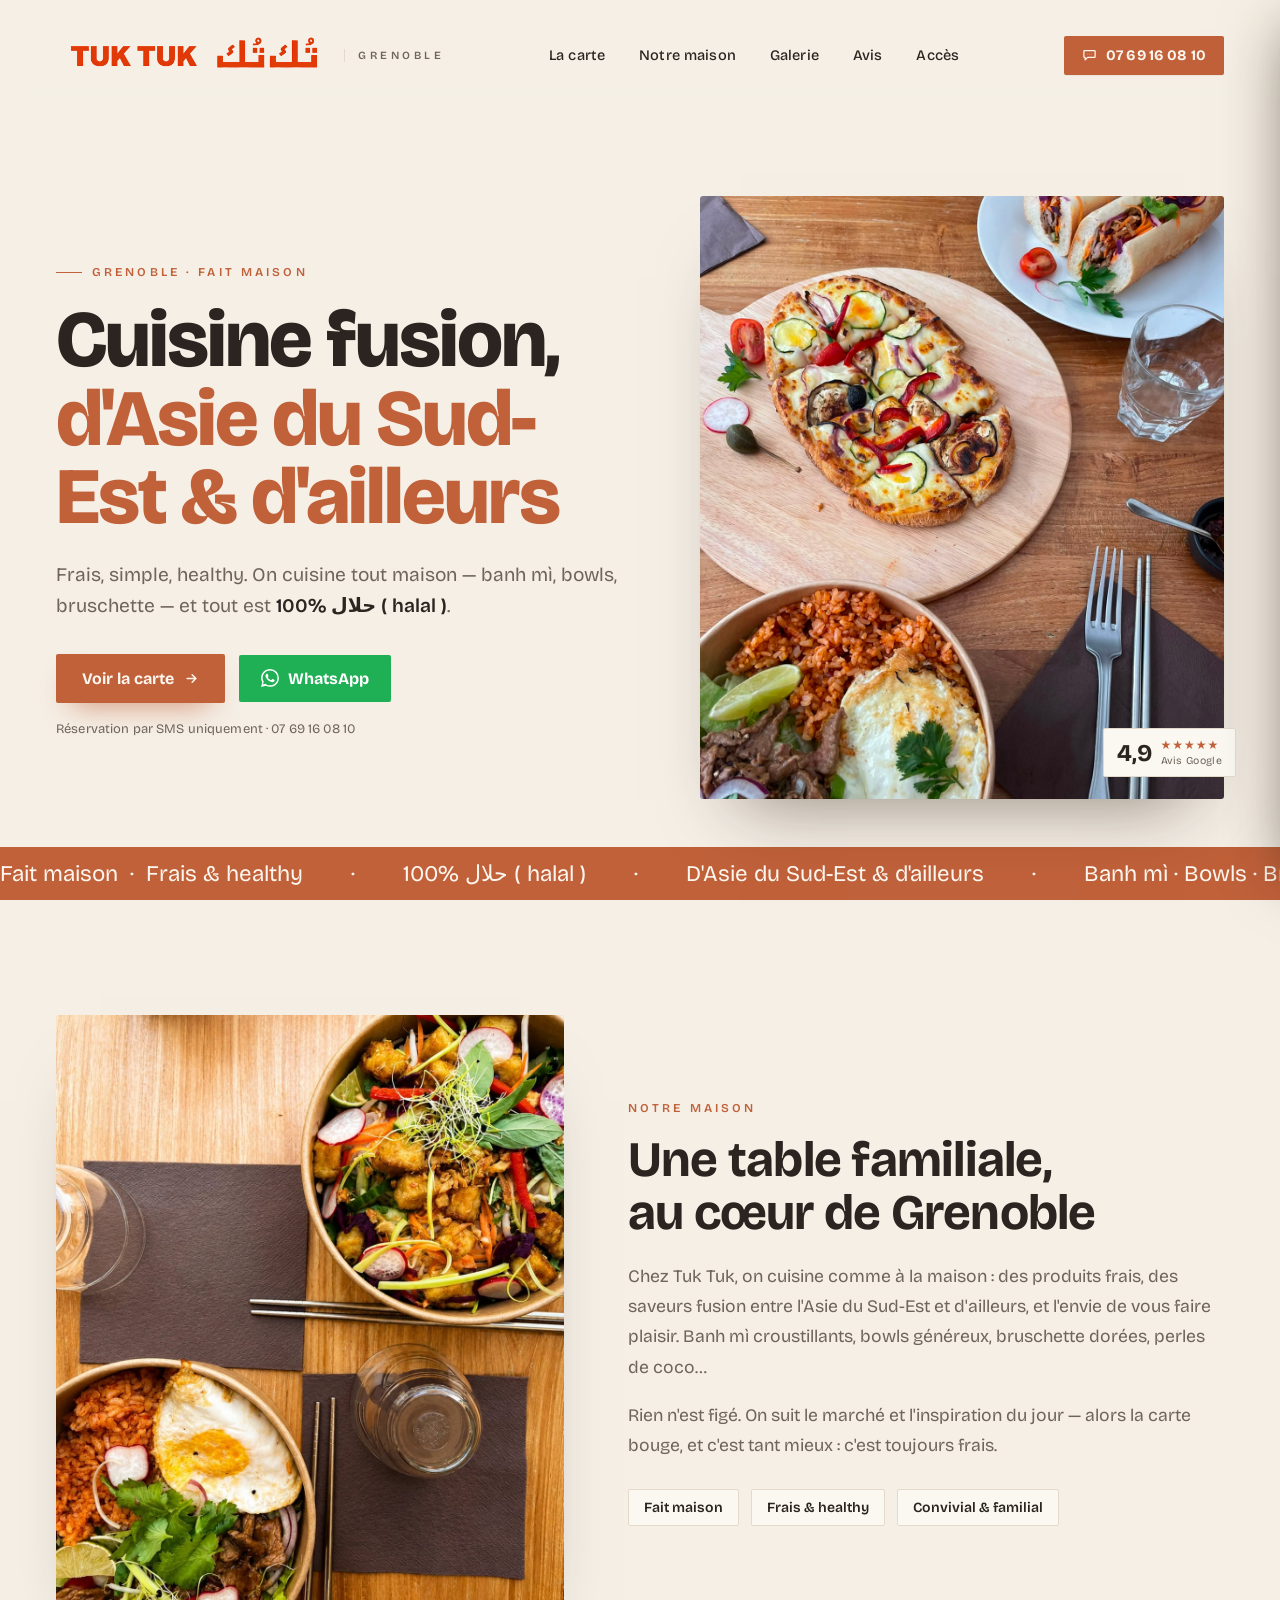
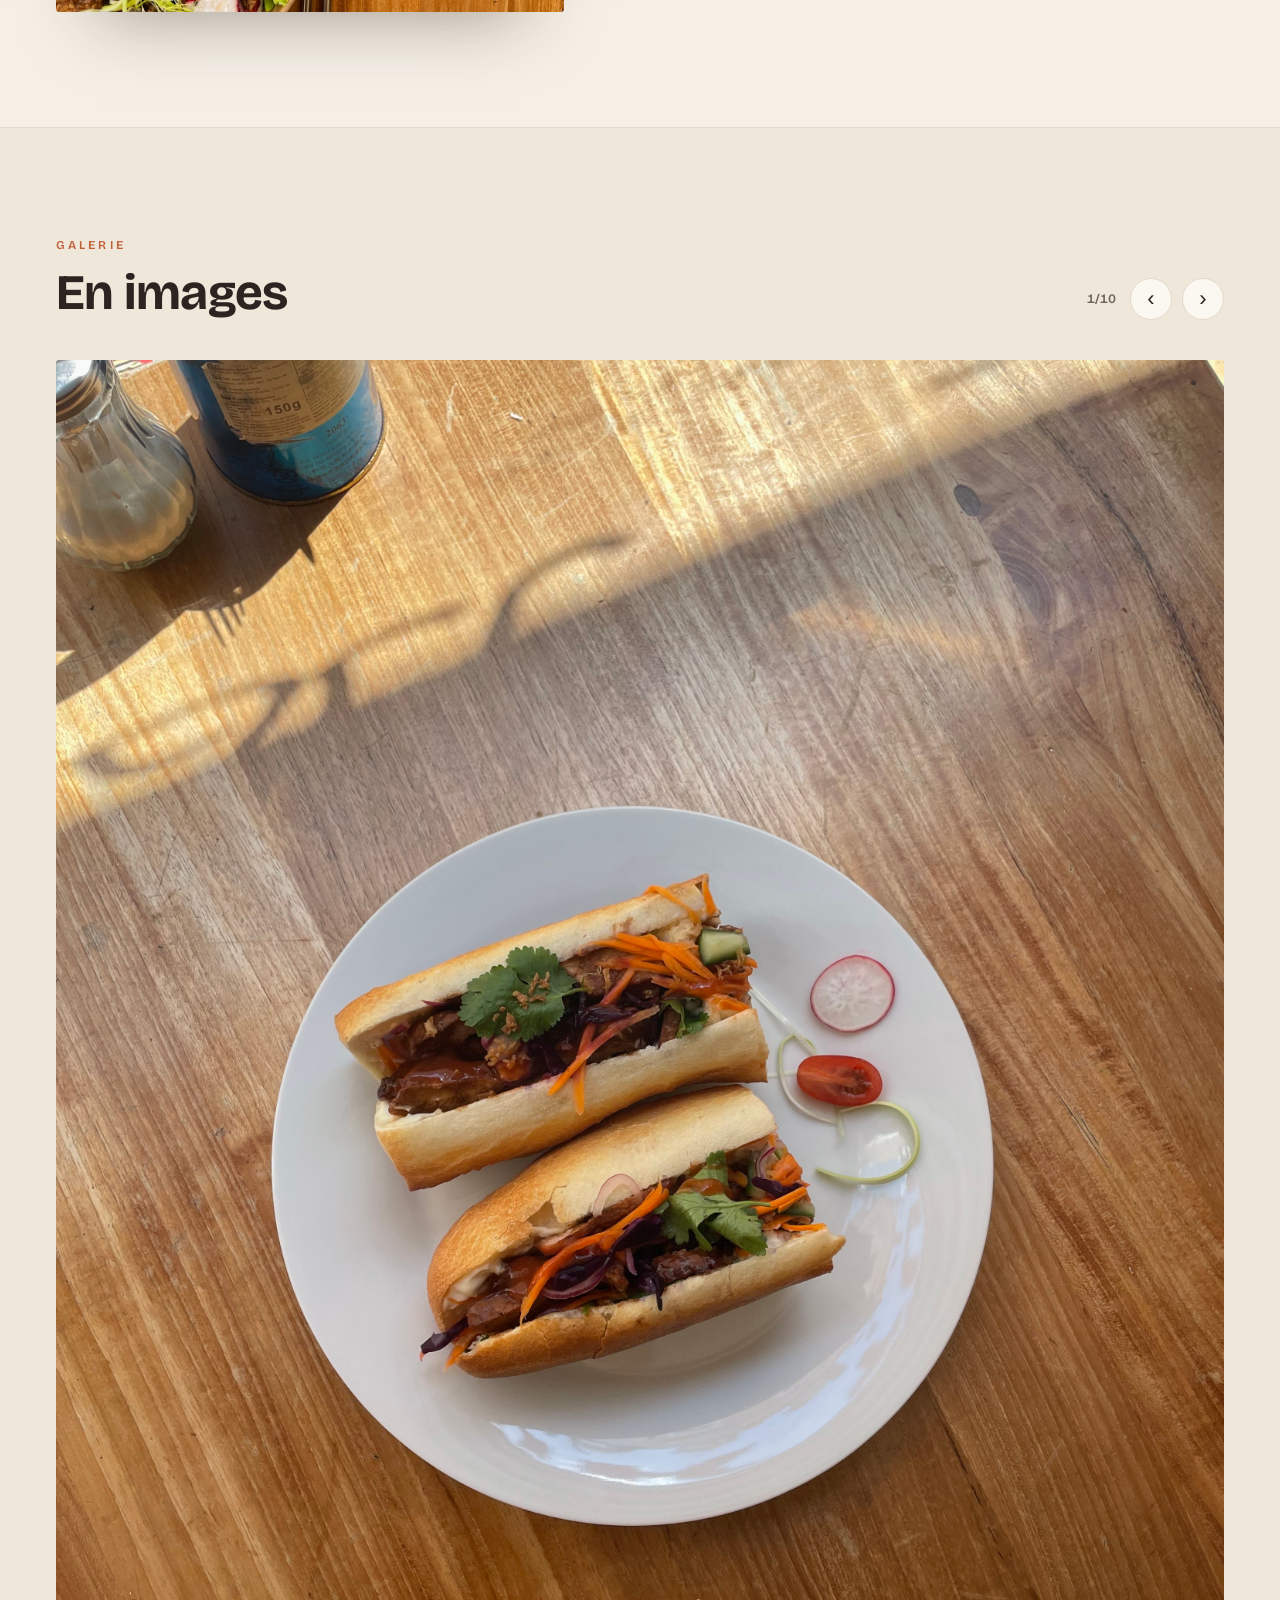
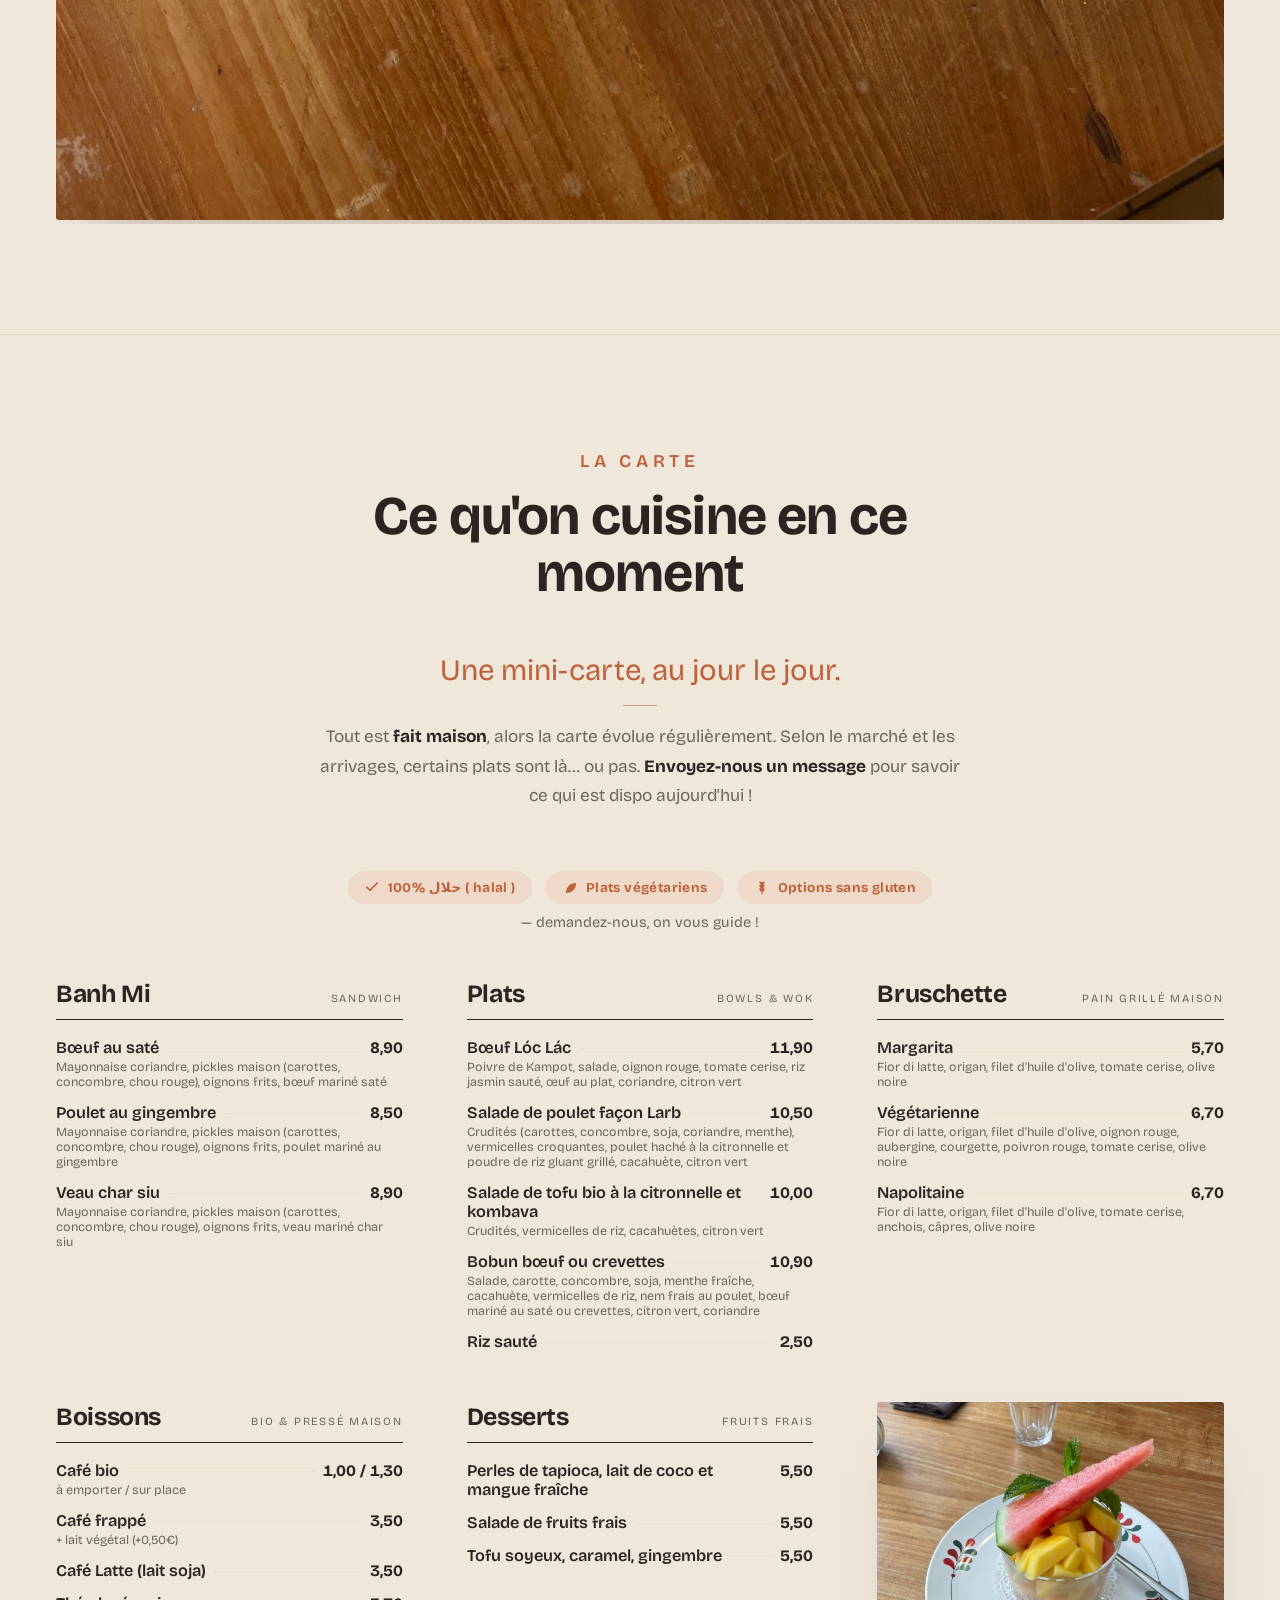
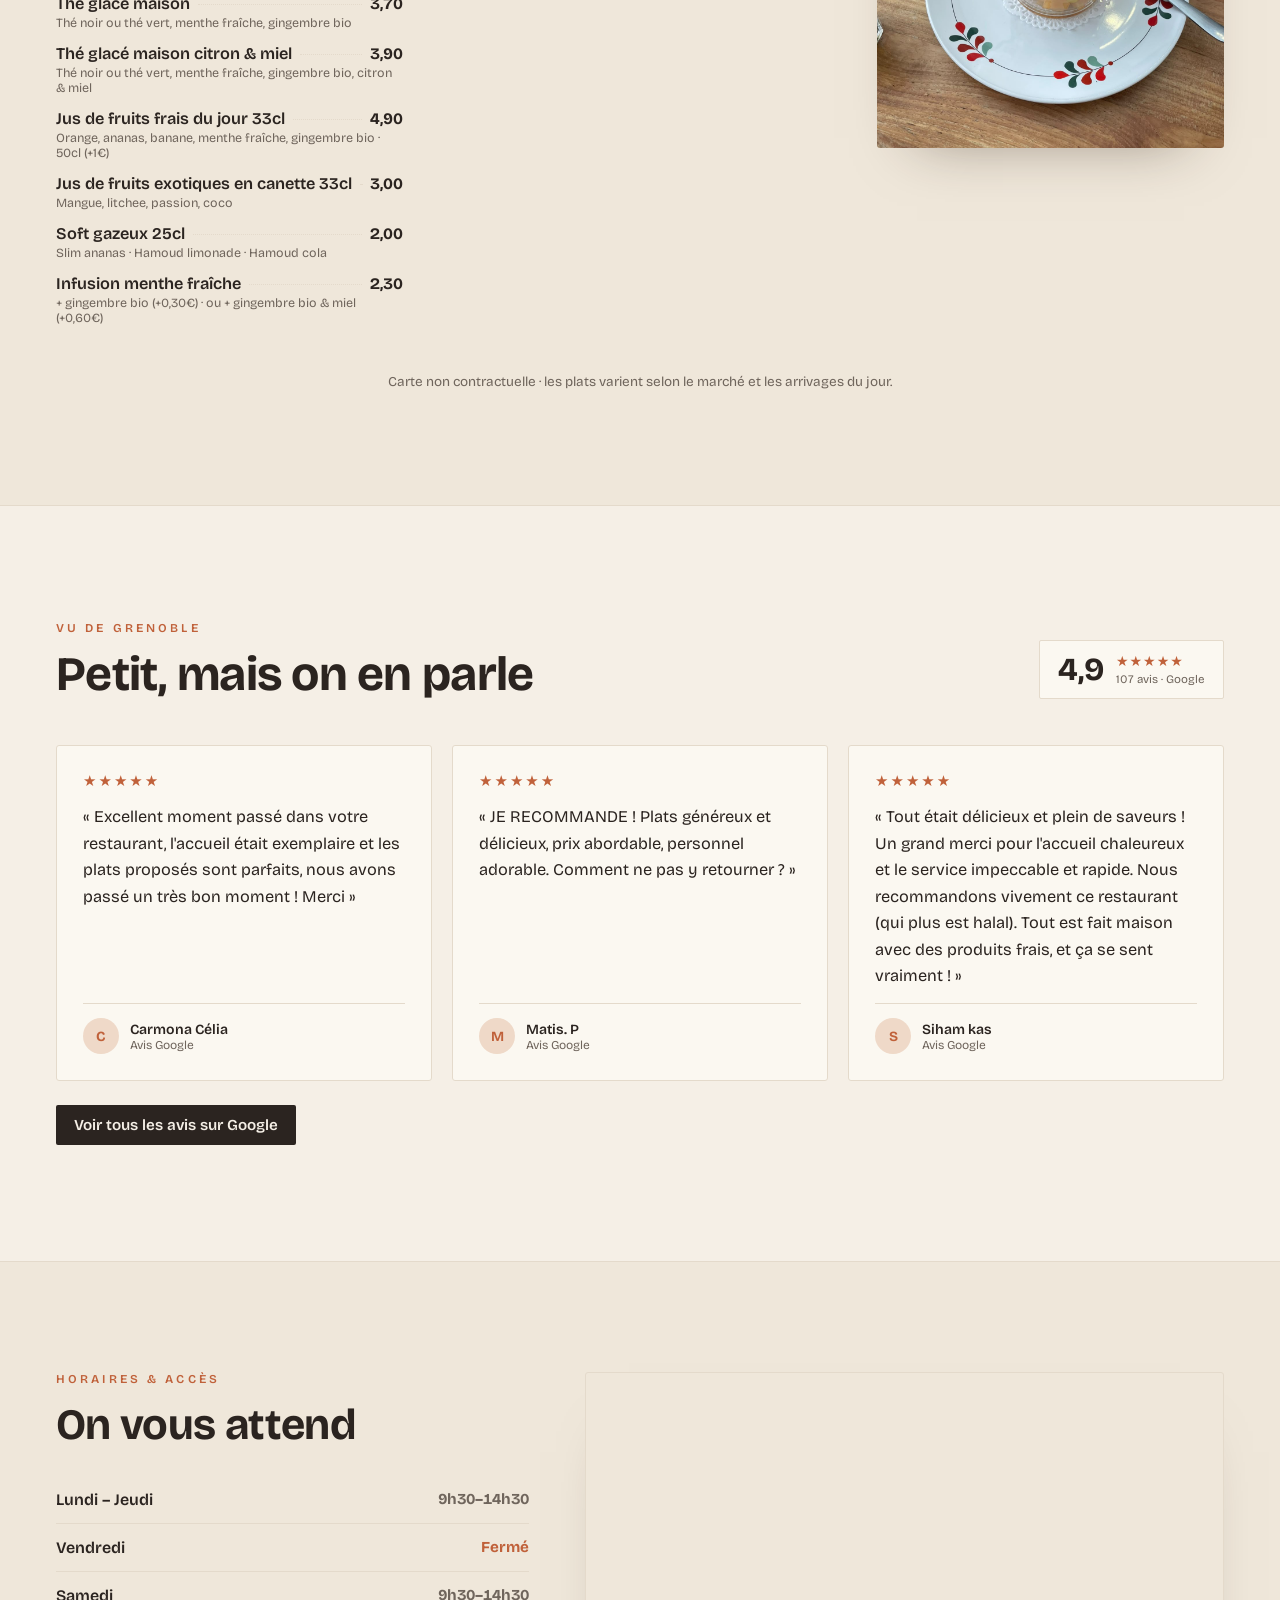
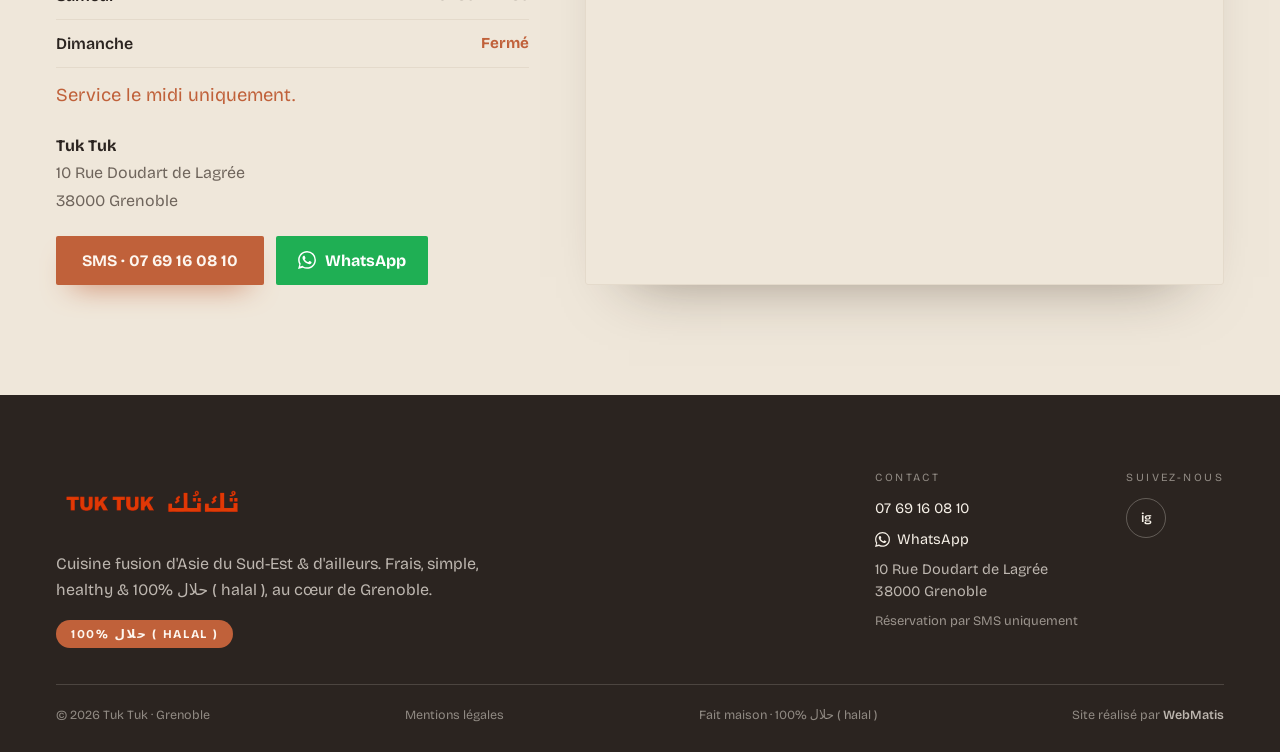
==== commit 6cef93f3: "Bruschette : ingrédients détaillés + retrait de la Thon - Margarita, Végétarienne, Napolitaine : com" ====
--- a/index.html
+++ b/index.html
@@ -262,10 +262,18 @@
             <span style="font-size:11px;letter-spacing:.16em;text-transform:uppercase;color:var(--ink-2);">Pain grillé maison</span>
           </div>
           <div style="display:flex;flex-direction:column;gap:14px;">
-            <div style="display:flex;align-items:baseline;gap:8px;"><span style="font-weight:600;font-size:1.02rem;color:var(--ink);">Margarita</span><span style="flex:1;border-bottom:1.5px dotted var(--line);transform:translateY(-4px);"></span><span style="font-family:'Bricolage Grotesque',sans-serif;font-weight:700;font-size:1rem;font-feature-settings:'tnum';color:var(--ink);">5,70</span></div>
-            <div style="display:flex;align-items:baseline;gap:8px;"><span style="font-weight:600;font-size:1.02rem;color:var(--ink);">Végétarienne</span><span style="flex:1;border-bottom:1.5px dotted var(--line);transform:translateY(-4px);"></span><span style="font-family:'Bricolage Grotesque',sans-serif;font-weight:700;font-size:1rem;font-feature-settings:'tnum';color:var(--ink);">6,70</span></div>
-            <div style="display:flex;align-items:baseline;gap:8px;"><span style="font-weight:600;font-size:1.02rem;color:var(--ink);">Napolitaine</span><span style="flex:1;border-bottom:1.5px dotted var(--line);transform:translateY(-4px);"></span><span style="font-family:'Bricolage Grotesque',sans-serif;font-weight:700;font-size:1rem;font-feature-settings:'tnum';color:var(--ink);">6,70</span></div>
-            <div style="display:flex;align-items:baseline;gap:8px;"><span style="font-weight:600;font-size:1.02rem;color:var(--ink);">Thon</span><span style="flex:1;border-bottom:1.5px dotted var(--line);transform:translateY(-4px);"></span><span style="font-family:'Bricolage Grotesque',sans-serif;font-weight:700;font-size:1rem;font-feature-settings:'tnum';color:var(--ink);">6,70</span></div>
+            <div>
+              <div style="display:flex;align-items:baseline;gap:8px;"><span style="font-weight:600;font-size:1.02rem;color:var(--ink);">Margarita</span><span style="flex:1;border-bottom:1.5px dotted var(--line);transform:translateY(-4px);"></span><span style="font-family:'Bricolage Grotesque',sans-serif;font-weight:700;font-size:1rem;font-feature-settings:'tnum';color:var(--ink);">5,70</span></div>
+              <div style="font-size:12.5px;color:var(--ink-2);margin-top:2px;">Fior di latte, origan, filet d'huile d'olive, tomate cerise, olive noire</div>
+            </div>
+            <div>
+              <div style="display:flex;align-items:baseline;gap:8px;"><span style="font-weight:600;font-size:1.02rem;color:var(--ink);">Végétarienne</span><span style="flex:1;border-bottom:1.5px dotted var(--line);transform:translateY(-4px);"></span><span style="font-family:'Bricolage Grotesque',sans-serif;font-weight:700;font-size:1rem;font-feature-settings:'tnum';color:var(--ink);">6,70</span></div>
+              <div style="font-size:12.5px;color:var(--ink-2);margin-top:2px;">Fior di latte, origan, filet d'huile d'olive, oignon rouge, aubergine, courgette, poivron rouge, tomate cerise, olive noire</div>
+            </div>
+            <div>
+              <div style="display:flex;align-items:baseline;gap:8px;"><span style="font-weight:600;font-size:1.02rem;color:var(--ink);">Napolitaine</span><span style="flex:1;border-bottom:1.5px dotted var(--line);transform:translateY(-4px);"></span><span style="font-family:'Bricolage Grotesque',sans-serif;font-weight:700;font-size:1rem;font-feature-settings:'tnum';color:var(--ink);">6,70</span></div>
+              <div style="font-size:12.5px;color:var(--ink-2);margin-top:2px;">Fior di latte, origan, filet d'huile d'olive, tomate cerise, anchois, câpres, olive noire</div>
+            </div>
           </div>
         </div>
 
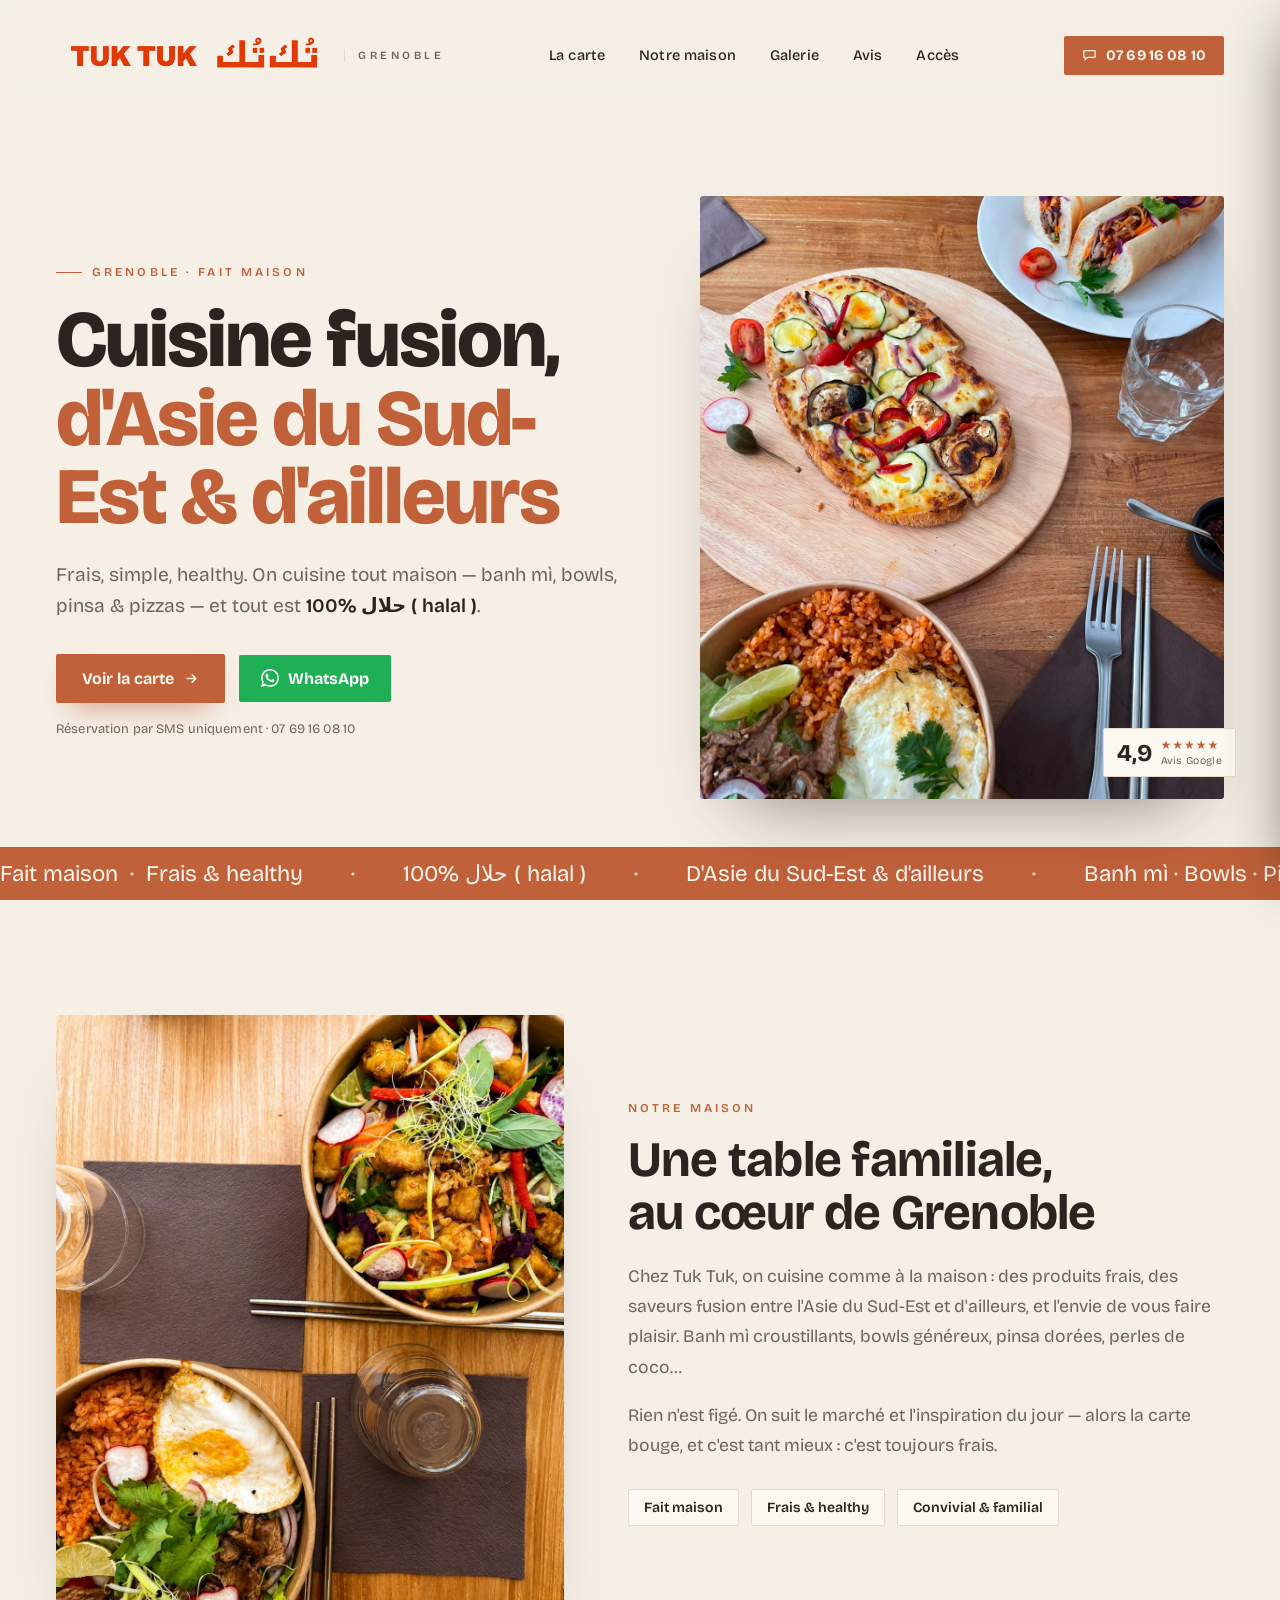
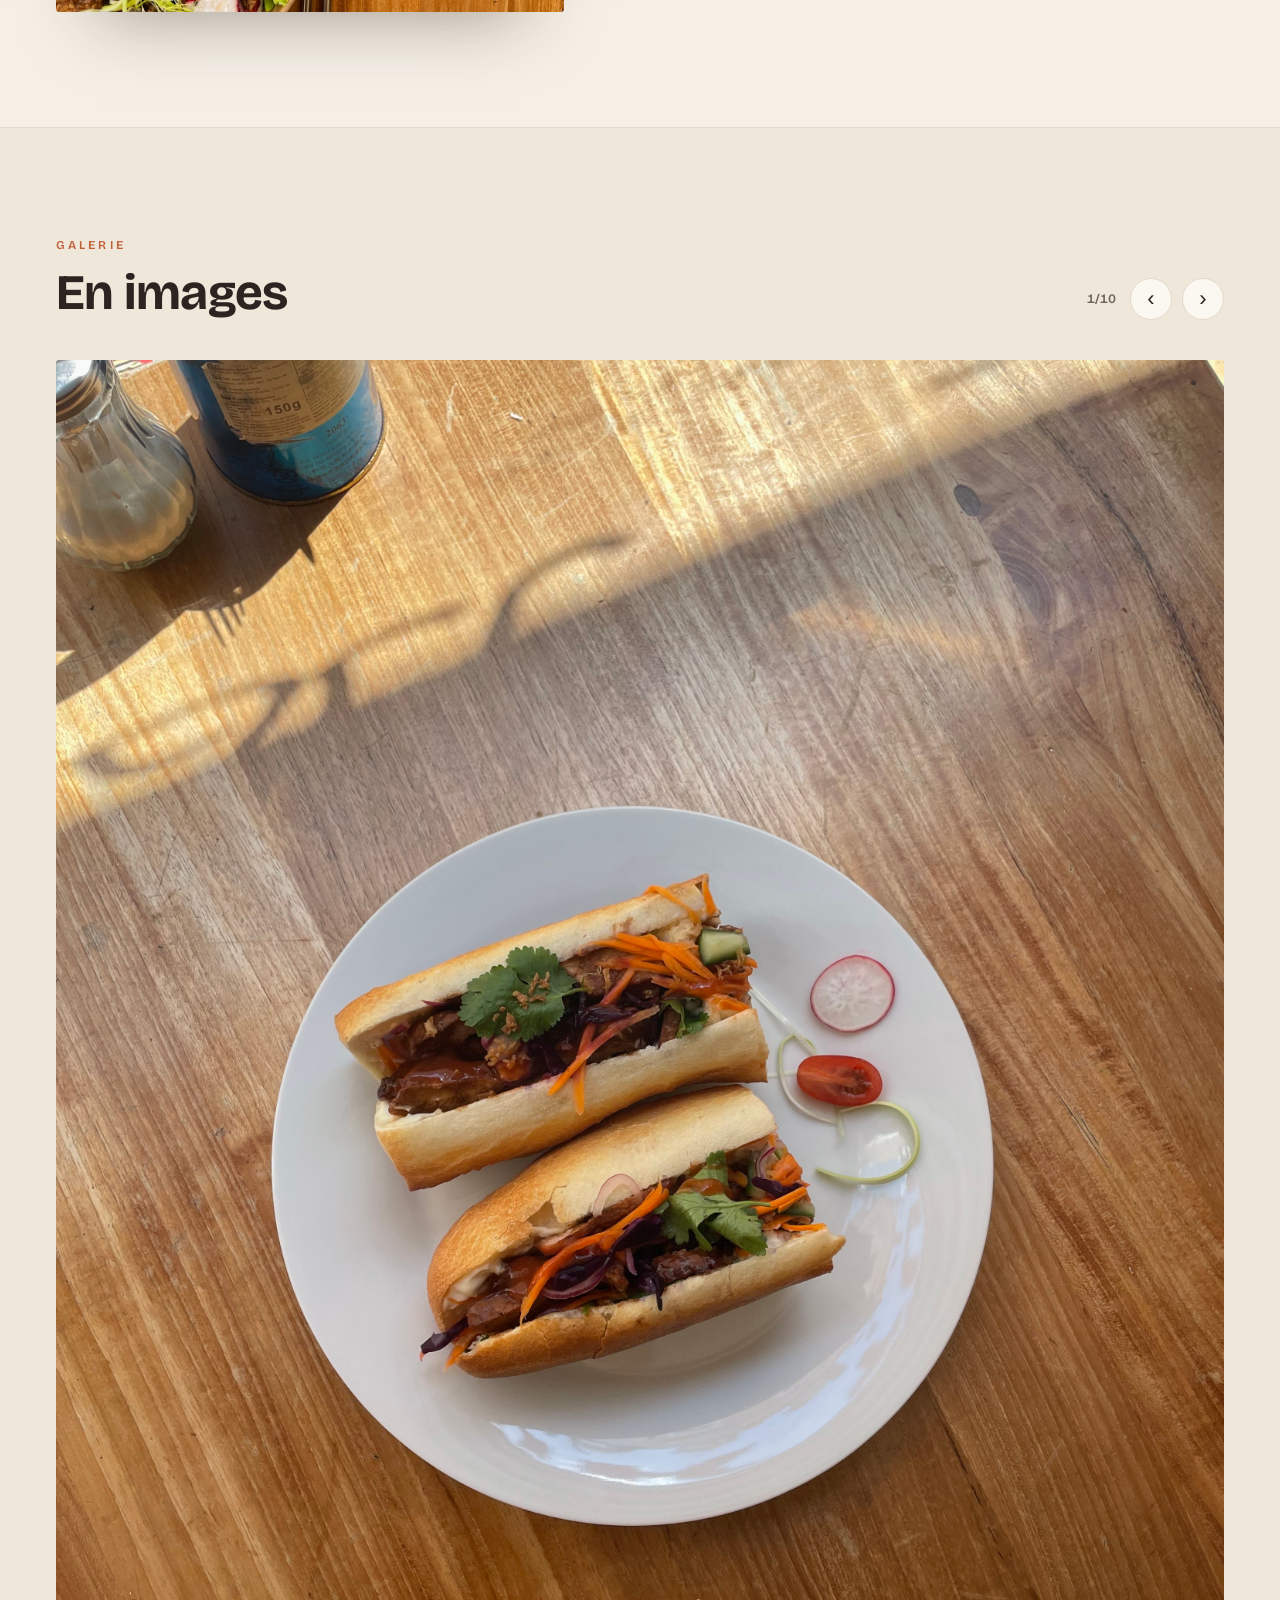
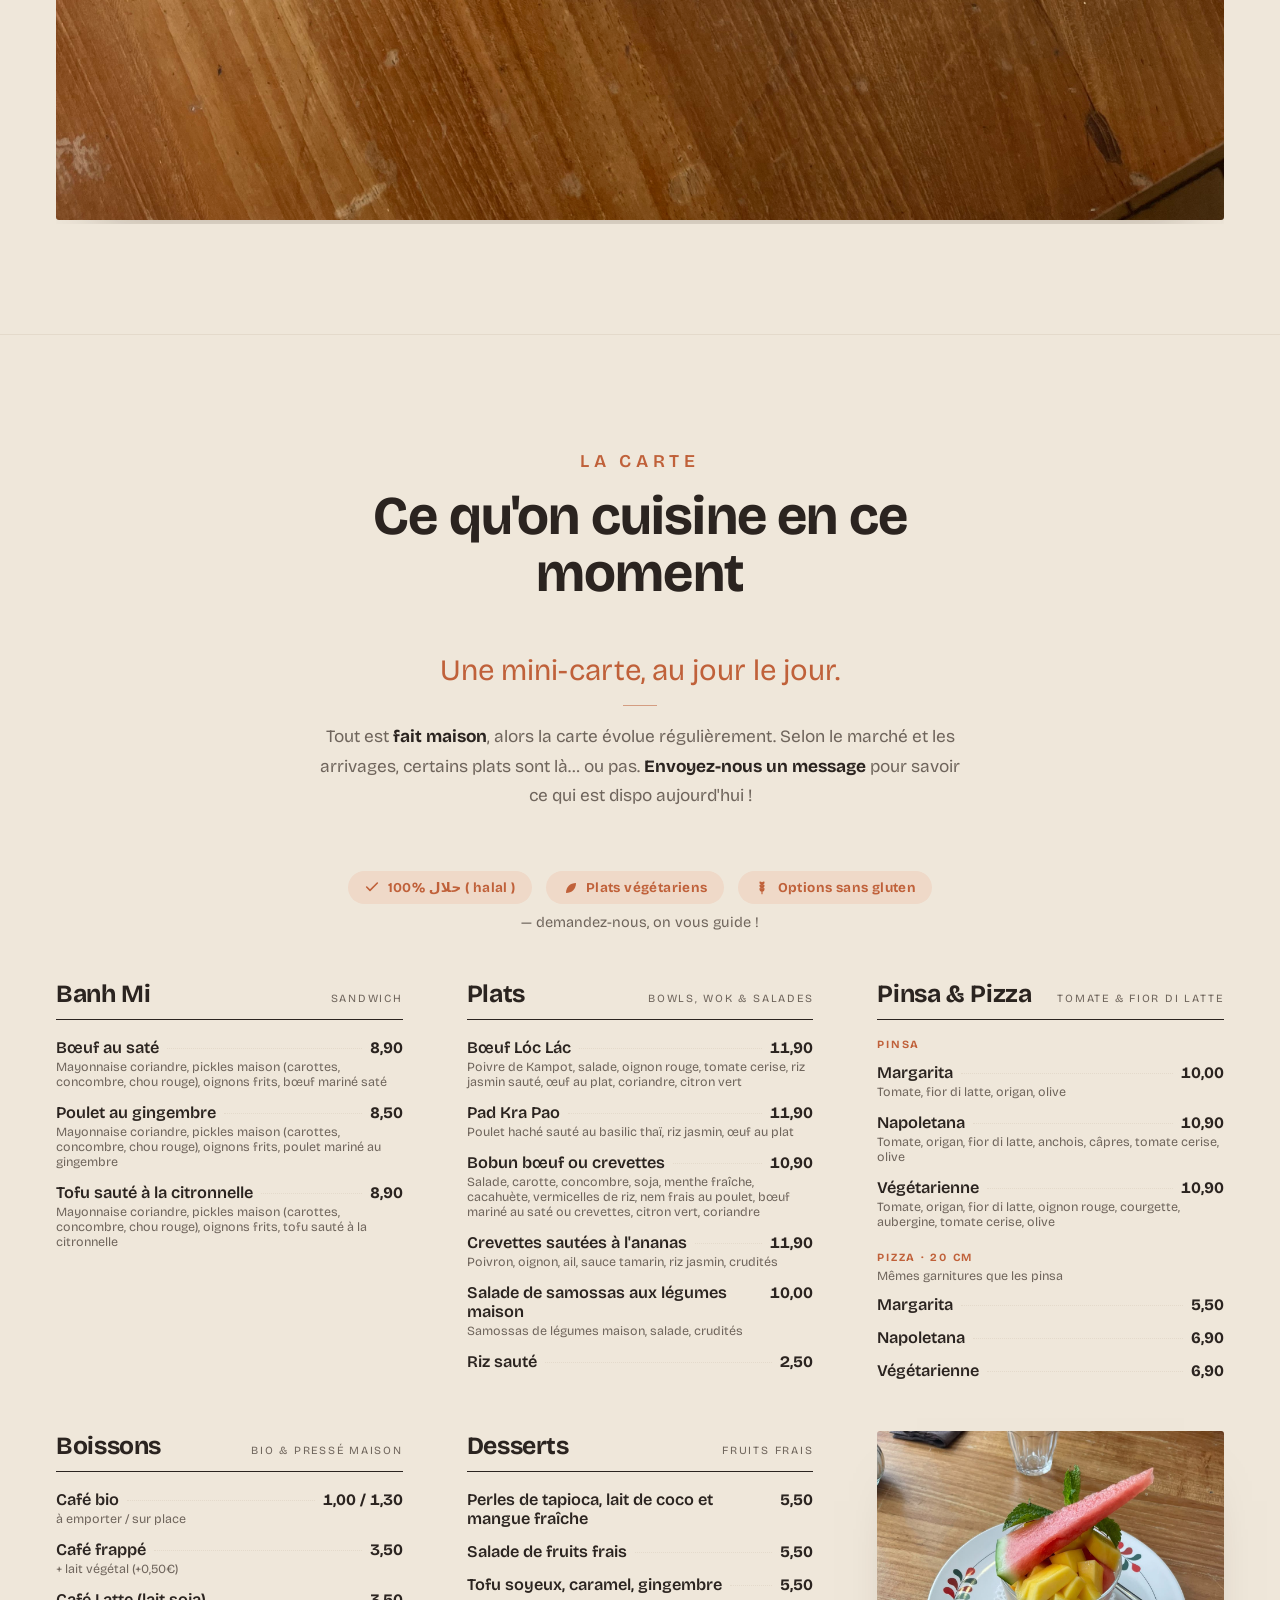
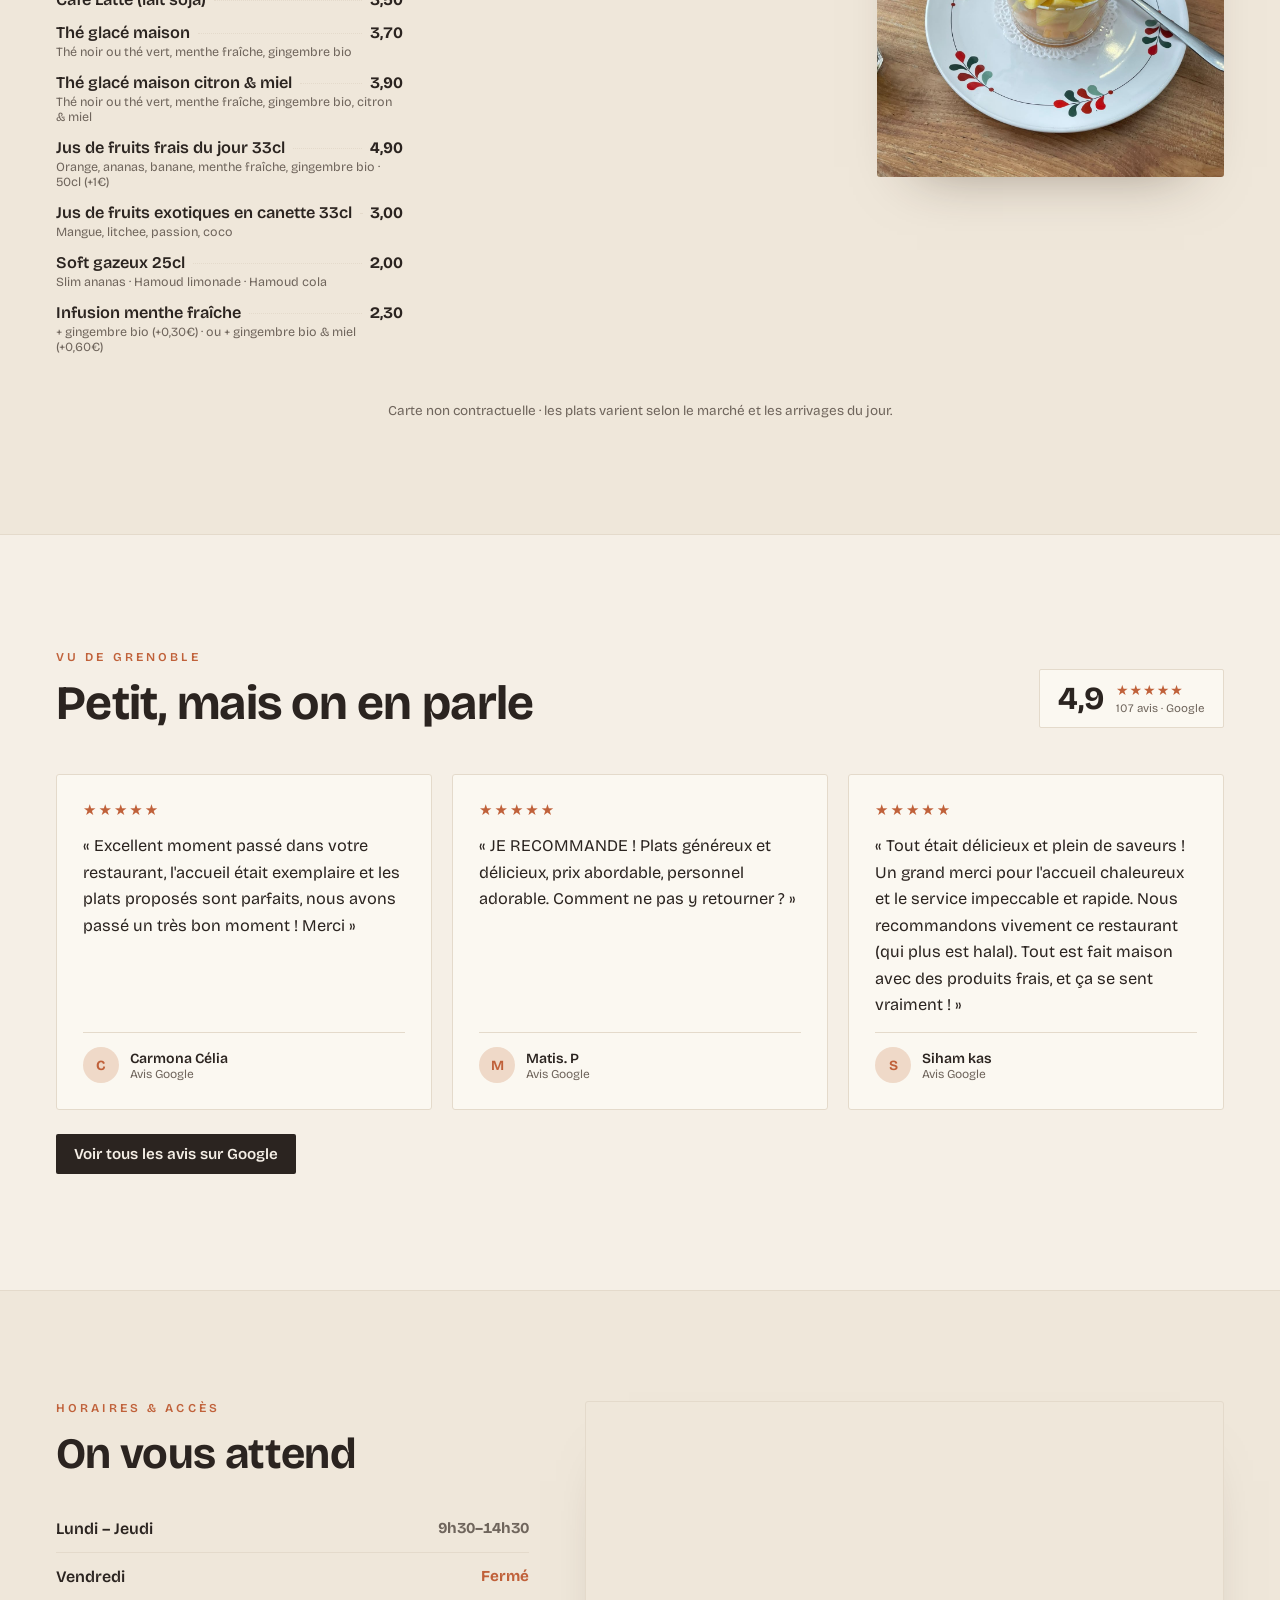
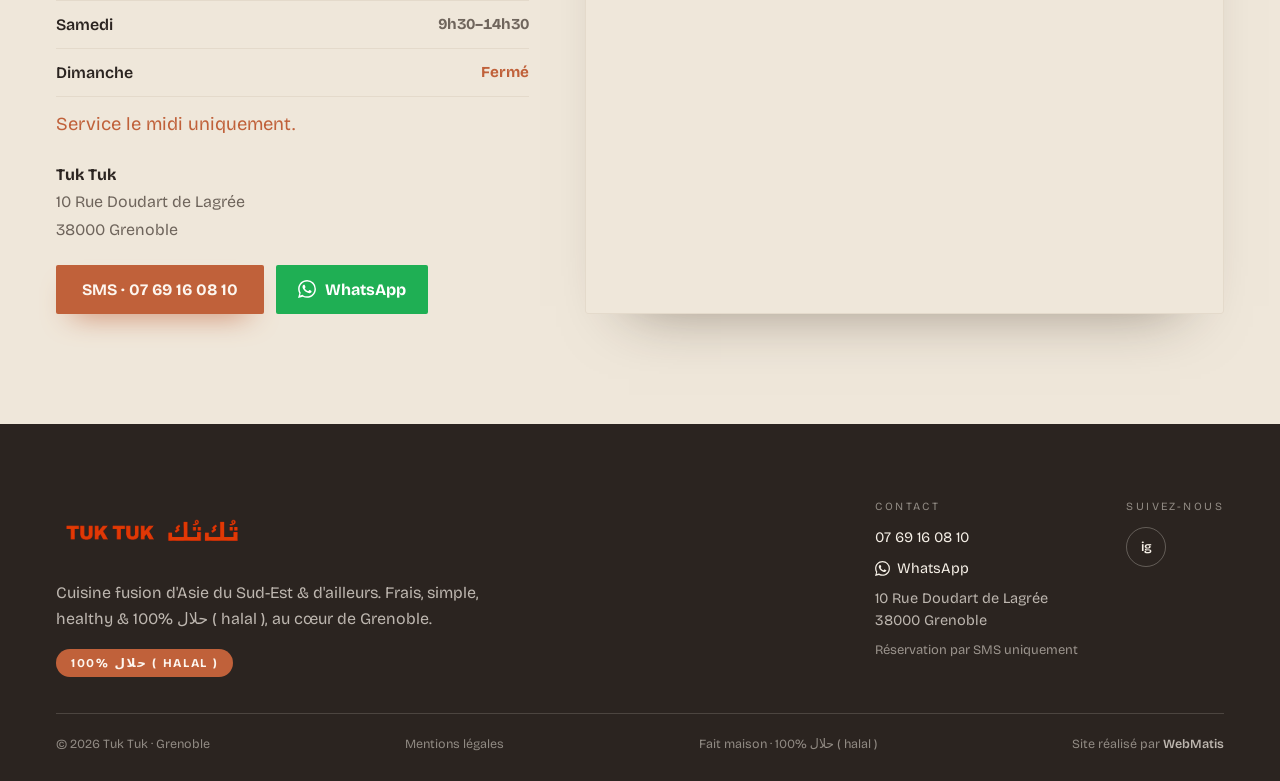
==== commit 24b8e00b: "Carte de la rentree : nouveaux plats, banh mi tofu, pinsa & pizza Plats : nouvelle selection (Pad Kr" ====
--- a/index.html
+++ b/index.html
@@ -4,7 +4,7 @@
 <meta charset="utf-8">
 <meta name="viewport" content="width=device-width, initial-scale=1">
 <title>Tuk Tuk — Cuisine fusion d'Asie du Sud-Est &amp; d'ailleurs, Grenoble</title>
-<meta name="description" content="Tuk Tuk, restaurant fait maison à Grenoble. Banh mì, bowls, bruschette. Frais, simple, healthy et 100% halal.">
+<meta name="description" content="Tuk Tuk, restaurant fait maison à Grenoble. Banh mì, bowls, pinsa &amp; pizzas. Frais, simple, healthy et 100% halal.">
 <link rel="preconnect" href="https://fonts.googleapis.com">
 <link rel="preconnect" href="https://fonts.gstatic.com" crossorigin>
 <link href="https://fonts.googleapis.com/css2?family=Bricolage+Grotesque:opsz,wght@12..96,400;12..96,500;12..96,600;12..96,700;12..96,800&display=swap" rel="stylesheet">
@@ -92,7 +92,7 @@
           <span style="width:26px;height:1.5px;background:var(--accent);display:inline-block;"></span>Grenoble · fait maison
         </div>
         <h1 style="font-family:'Bricolage Grotesque',sans-serif;font-weight:800;font-size:clamp(2.7rem,6.4vw,5rem);line-height:.98;letter-spacing:-.025em;margin:0 0 22px;color:var(--ink);">Cuisine fusion,<br><span style="color:var(--accent);">d'Asie du Sud-Est &amp; d'ailleurs</span></h1>
-        <p style="font-size:clamp(1.05rem,1.6vw,1.2rem);line-height:1.65;color:var(--ink-2);max-width:30em;margin:0 0 32px;">Frais, simple, healthy. On cuisine tout maison — banh mì, bowls, bruschette — et tout est <em style="font-style:normal;color:var(--ink);font-weight:600;">100% حلال ( halal )</em>.</p>
+        <p style="font-size:clamp(1.05rem,1.6vw,1.2rem);line-height:1.65;color:var(--ink-2);max-width:30em;margin:0 0 32px;">Frais, simple, healthy. On cuisine tout maison — banh mì, bowls, pinsa &amp; pizzas — et tout est <em style="font-style:normal;color:var(--ink);font-weight:600;">100% حلال ( halal )</em>.</p>
         <div class="hero-cta" style="display:flex;flex-wrap:wrap;gap:14px;align-items:center;">
           <a href="#carte" class="btn-accent btn-lg">Voir la carte
             <svg viewBox="0 0 24 24" width="15" height="15" fill="none" stroke="currentColor" stroke-width="2.4" stroke-linecap="round" stroke-linejoin="round" style="flex:none;display:block;"><path d="M5 12h14M13 6l6 6-6 6"></path></svg>
@@ -120,10 +120,10 @@
   <div style="background:var(--accent);color:var(--accent-ink);overflow:hidden;white-space:nowrap;padding:13px 0;">
     <div style="display:inline-flex;gap:48px;animation:tt-marquee 32s linear infinite;will-change:transform;">
       <span style="display:inline-flex;gap:48px;font-family:'Bricolage Grotesque',sans-serif;font-size:1.4rem;">
-        <span>Fait maison&nbsp; · &nbsp;Frais &amp; healthy</span><span>·</span><span>100% حلال ( halal )</span><span>·</span><span>D'Asie du Sud-Est &amp; d'ailleurs</span><span>·</span><span>Banh mì · Bowls · Bruschette</span><span>·</span>
+        <span>Fait maison&nbsp; · &nbsp;Frais &amp; healthy</span><span>·</span><span>100% حلال ( halal )</span><span>·</span><span>D'Asie du Sud-Est &amp; d'ailleurs</span><span>·</span><span>Banh mì · Bowls · Pinsa &amp; pizzas</span><span>·</span>
       </span>
       <span aria-hidden="true" style="display:inline-flex;gap:48px;font-family:'Bricolage Grotesque',sans-serif;font-size:1.4rem;">
-        <span>Fait maison&nbsp; · &nbsp;Frais &amp; healthy</span><span>·</span><span>100% حلال ( halal )</span><span>·</span><span>D'Asie du Sud-Est &amp; d'ailleurs</span><span>·</span><span>Banh mì · Bowls · Bruschette</span><span>·</span>
+        <span>Fait maison&nbsp; · &nbsp;Frais &amp; healthy</span><span>·</span><span>100% حلال ( halal )</span><span>·</span><span>D'Asie du Sud-Est &amp; d'ailleurs</span><span>·</span><span>Banh mì · Bowls · Pinsa &amp; pizzas</span><span>·</span>
       </span>
     </div>
   </div>
@@ -137,7 +137,7 @@
       <div data-reveal="1">
         <div style="font-size:12px;font-weight:600;letter-spacing:.26em;text-transform:uppercase;color:var(--accent);margin-bottom:18px;">Notre maison</div>
         <h2 style="font-family:'Bricolage Grotesque',sans-serif;font-weight:700;letter-spacing:-.015em;font-size:clamp(2rem,4vw,3.1rem);line-height:1.08;margin:0 0 22px;color:var(--ink);">Une table familiale,<br>au cœur de Grenoble</h2>
-        <p style="font-size:1.1rem;line-height:1.72;color:var(--ink-2);margin:0 0 18px;max-width:34em;">Chez Tuk Tuk, on cuisine comme à la maison : des produits frais, des saveurs fusion entre l'Asie du Sud-Est et d'ailleurs, et l'envie de vous faire plaisir. Banh mì croustillants, bowls généreux, bruschette dorées, perles de coco… </p>
+        <p style="font-size:1.1rem;line-height:1.72;color:var(--ink-2);margin:0 0 18px;max-width:34em;">Chez Tuk Tuk, on cuisine comme à la maison : des produits frais, des saveurs fusion entre l'Asie du Sud-Est et d'ailleurs, et l'envie de vous faire plaisir. Banh mì croustillants, bowls généreux, pinsa dorées, perles de coco…</p>
         <p style="font-size:1.1rem;line-height:1.72;color:var(--ink-2);margin:0 0 28px;max-width:34em;">Rien n'est figé. On suit le marché et l'inspiration du jour — alors la carte bouge, et c'est tant mieux : c'est toujours frais.</p>
         <div style="display:flex;flex-wrap:wrap;gap:12px;">
           <span style="display:inline-flex;align-items:center;gap:8px;font-size:14px;font-weight:600;color:var(--ink);background:var(--surface);border:1px solid var(--line);padding:9px 15px;border-radius:2px;">Fait maison</span>
@@ -220,8 +220,8 @@
               <div style="font-size:12.5px;color:var(--ink-2);margin-top:2px;">Mayonnaise coriandre, pickles maison (carottes, concombre, chou rouge), oignons frits, poulet mariné au gingembre</div>
             </div>
             <div>
-              <div style="display:flex;align-items:baseline;gap:8px;"><span style="font-weight:600;font-size:1.02rem;color:var(--ink);">Veau char siu</span><span style="flex:1;border-bottom:1.5px dotted var(--line);transform:translateY(-4px);"></span><span style="font-family:'Bricolage Grotesque',sans-serif;font-weight:700;font-size:1rem;font-feature-settings:'tnum';color:var(--ink);">8,90</span></div>
-              <div style="font-size:12.5px;color:var(--ink-2);margin-top:2px;">Mayonnaise coriandre, pickles maison (carottes, concombre, chou rouge), oignons frits, veau mariné char siu</div>
+              <div style="display:flex;align-items:baseline;gap:8px;"><span style="font-weight:600;font-size:1.02rem;color:var(--ink);">Tofu sauté à la citronnelle</span><span style="flex:1;border-bottom:1.5px dotted var(--line);transform:translateY(-4px);"></span><span style="font-family:'Bricolage Grotesque',sans-serif;font-weight:700;font-size:1rem;font-feature-settings:'tnum';color:var(--ink);">8,90</span></div>
+              <div style="font-size:12.5px;color:var(--ink-2);margin-top:2px;">Mayonnaise coriandre, pickles maison (carottes, concombre, chou rouge), oignons frits, tofu sauté à la citronnelle</div>
             </div>
           </div>
         </div>
@@ -230,7 +230,7 @@
         <div>
           <div style="display:flex;align-items:baseline;justify-content:space-between;gap:12px;margin-bottom:18px;border-bottom:1.5px solid var(--ink);padding-bottom:10px;">
             <h3 style="font-family:'Bricolage Grotesque',sans-serif;font-weight:700;letter-spacing:-.015em;font-size:1.55rem;margin:0;color:var(--ink);">Plats</h3>
-            <span style="font-size:11px;letter-spacing:.16em;text-transform:uppercase;color:var(--ink-2);">Bowls &amp; wok</span>
+            <span style="font-size:11px;letter-spacing:.16em;text-transform:uppercase;color:var(--ink-2);">Bowls, wok &amp; salades</span>
           </div>
           <div style="display:flex;flex-direction:column;gap:14px;">
             <div>
@@ -238,42 +238,54 @@
               <div style="font-size:12.5px;color:var(--ink-2);margin-top:2px;">Poivre de Kampot, salade, oignon rouge, tomate cerise, riz jasmin sauté, œuf au plat, coriandre, citron vert</div>
             </div>
             <div>
-              <div style="display:flex;align-items:baseline;gap:8px;"><span style="font-weight:600;font-size:1.02rem;color:var(--ink);">Salade de poulet façon Larb</span><span style="flex:1;border-bottom:1.5px dotted var(--line);transform:translateY(-4px);"></span><span style="font-family:'Bricolage Grotesque',sans-serif;font-weight:700;font-size:1rem;font-feature-settings:'tnum';color:var(--ink);">10,50</span></div>
-              <div style="font-size:12.5px;color:var(--ink-2);margin-top:2px;">Crudités (carottes, concombre, soja, coriandre, menthe), vermicelles croquantes, poulet haché à la citronnelle et poudre de riz gluant grillé, cacahuète, citron vert</div>
-            </div>
-            <div>
-              <div style="display:flex;align-items:baseline;gap:8px;"><span style="font-weight:600;font-size:1.02rem;color:var(--ink);">Salade de tofu bio à la citronnelle et kombava</span><span style="flex:1;border-bottom:1.5px dotted var(--line);transform:translateY(-4px);"></span><span style="font-family:'Bricolage Grotesque',sans-serif;font-weight:700;font-size:1rem;font-feature-settings:'tnum';color:var(--ink);">10,00</span></div>
-              <div style="font-size:12.5px;color:var(--ink-2);margin-top:2px;">Crudités, vermicelles de riz, cacahuètes, citron vert</div>
+              <div style="display:flex;align-items:baseline;gap:8px;"><span style="font-weight:600;font-size:1.02rem;color:var(--ink);">Pad Kra Pao</span><span style="flex:1;border-bottom:1.5px dotted var(--line);transform:translateY(-4px);"></span><span style="font-family:'Bricolage Grotesque',sans-serif;font-weight:700;font-size:1rem;font-feature-settings:'tnum';color:var(--ink);">11,90</span></div>
+              <div style="font-size:12.5px;color:var(--ink-2);margin-top:2px;">Poulet haché sauté au basilic thaï, riz jasmin, œuf au plat</div>
             </div>
             <div>
               <div style="display:flex;align-items:baseline;gap:8px;"><span style="font-weight:600;font-size:1.02rem;color:var(--ink);">Bobun bœuf ou crevettes</span><span style="flex:1;border-bottom:1.5px dotted var(--line);transform:translateY(-4px);"></span><span style="font-family:'Bricolage Grotesque',sans-serif;font-weight:700;font-size:1rem;font-feature-settings:'tnum';color:var(--ink);">10,90</span></div>
               <div style="font-size:12.5px;color:var(--ink-2);margin-top:2px;">Salade, carotte, concombre, soja, menthe fraîche, cacahuète, vermicelles de riz, nem frais au poulet, bœuf mariné au saté ou crevettes, citron vert, coriandre</div>
             </div>
             <div>
+              <div style="display:flex;align-items:baseline;gap:8px;"><span style="font-weight:600;font-size:1.02rem;color:var(--ink);">Crevettes sautées à l'ananas</span><span style="flex:1;border-bottom:1.5px dotted var(--line);transform:translateY(-4px);"></span><span style="font-family:'Bricolage Grotesque',sans-serif;font-weight:700;font-size:1rem;font-feature-settings:'tnum';color:var(--ink);">11,90</span></div>
+              <div style="font-size:12.5px;color:var(--ink-2);margin-top:2px;">Poivron, oignon, ail, sauce tamarin, riz jasmin, crudités</div>
+            </div>
+            <div>
+              <div style="display:flex;align-items:baseline;gap:8px;"><span style="font-weight:600;font-size:1.02rem;color:var(--ink);">Salade de samossas aux légumes maison</span><span style="flex:1;border-bottom:1.5px dotted var(--line);transform:translateY(-4px);"></span><span style="font-family:'Bricolage Grotesque',sans-serif;font-weight:700;font-size:1rem;font-feature-settings:'tnum';color:var(--ink);">10,00</span></div>
+              <div style="font-size:12.5px;color:var(--ink-2);margin-top:2px;">Samossas de légumes maison, salade, crudités</div>
+            </div>
+            <div>
               <div style="display:flex;align-items:baseline;gap:8px;"><span style="font-weight:600;font-size:1.02rem;color:var(--ink);">Riz sauté</span><span style="flex:1;border-bottom:1.5px dotted var(--line);transform:translateY(-4px);"></span><span style="font-family:'Bricolage Grotesque',sans-serif;font-weight:700;font-size:1rem;font-feature-settings:'tnum';color:var(--ink);">2,50</span></div>
             </div>
           </div>
         </div>
 
-        <!-- Bruschette -->
+        <!-- Pinsa & Pizza -->
         <div>
           <div style="display:flex;align-items:baseline;justify-content:space-between;gap:12px;margin-bottom:18px;border-bottom:1.5px solid var(--ink);padding-bottom:10px;">
-            <h3 style="font-family:'Bricolage Grotesque',sans-serif;font-weight:700;letter-spacing:-.015em;font-size:1.55rem;margin:0;color:var(--ink);">Bruschette</h3>
-            <span style="font-size:11px;letter-spacing:.16em;text-transform:uppercase;color:var(--ink-2);">Pain grillé maison</span>
-          </div>
-          <div style="display:flex;flex-direction:column;gap:14px;">
-            <div>
-              <div style="display:flex;align-items:baseline;gap:8px;"><span style="font-weight:600;font-size:1.02rem;color:var(--ink);">Margarita</span><span style="flex:1;border-bottom:1.5px dotted var(--line);transform:translateY(-4px);"></span><span style="font-family:'Bricolage Grotesque',sans-serif;font-weight:700;font-size:1rem;font-feature-settings:'tnum';color:var(--ink);">5,70</span></div>
-              <div style="font-size:12.5px;color:var(--ink-2);margin-top:2px;">Fior di latte, origan, filet d'huile d'olive, tomate cerise, olive noire</div>
-            </div>
-            <div>
-              <div style="display:flex;align-items:baseline;gap:8px;"><span style="font-weight:600;font-size:1.02rem;color:var(--ink);">Végétarienne</span><span style="flex:1;border-bottom:1.5px dotted var(--line);transform:translateY(-4px);"></span><span style="font-family:'Bricolage Grotesque',sans-serif;font-weight:700;font-size:1rem;font-feature-settings:'tnum';color:var(--ink);">6,70</span></div>
-              <div style="font-size:12.5px;color:var(--ink-2);margin-top:2px;">Fior di latte, origan, filet d'huile d'olive, oignon rouge, aubergine, courgette, poivron rouge, tomate cerise, olive noire</div>
-            </div>
-            <div>
-              <div style="display:flex;align-items:baseline;gap:8px;"><span style="font-weight:600;font-size:1.02rem;color:var(--ink);">Napolitaine</span><span style="flex:1;border-bottom:1.5px dotted var(--line);transform:translateY(-4px);"></span><span style="font-family:'Bricolage Grotesque',sans-serif;font-weight:700;font-size:1rem;font-feature-settings:'tnum';color:var(--ink);">6,70</span></div>
-              <div style="font-size:12.5px;color:var(--ink-2);margin-top:2px;">Fior di latte, origan, filet d'huile d'olive, tomate cerise, anchois, câpres, olive noire</div>
-            </div>
+            <h3 style="font-family:'Bricolage Grotesque',sans-serif;font-weight:700;letter-spacing:-.015em;font-size:1.55rem;margin:0;color:var(--ink);">Pinsa &amp; Pizza</h3>
+            <span style="font-size:11px;letter-spacing:.16em;text-transform:uppercase;color:var(--ink-2);">Tomate &amp; fior di latte</span>
+          </div>
+          <div style="font-size:11px;font-weight:700;letter-spacing:.16em;text-transform:uppercase;color:var(--accent);margin-bottom:12px;">Pinsa</div>
+          <div style="display:flex;flex-direction:column;gap:14px;">
+            <div>
+              <div style="display:flex;align-items:baseline;gap:8px;"><span style="font-weight:600;font-size:1.02rem;color:var(--ink);">Margarita</span><span style="flex:1;border-bottom:1.5px dotted var(--line);transform:translateY(-4px);"></span><span style="font-family:'Bricolage Grotesque',sans-serif;font-weight:700;font-size:1rem;font-feature-settings:'tnum';color:var(--ink);">10,00</span></div>
+              <div style="font-size:12.5px;color:var(--ink-2);margin-top:2px;">Tomate, fior di latte, origan, olive</div>
+            </div>
+            <div>
+              <div style="display:flex;align-items:baseline;gap:8px;"><span style="font-weight:600;font-size:1.02rem;color:var(--ink);">Napoletana</span><span style="flex:1;border-bottom:1.5px dotted var(--line);transform:translateY(-4px);"></span><span style="font-family:'Bricolage Grotesque',sans-serif;font-weight:700;font-size:1rem;font-feature-settings:'tnum';color:var(--ink);">10,90</span></div>
+              <div style="font-size:12.5px;color:var(--ink-2);margin-top:2px;">Tomate, origan, fior di latte, anchois, câpres, tomate cerise, olive</div>
+            </div>
+            <div>
+              <div style="display:flex;align-items:baseline;gap:8px;"><span style="font-weight:600;font-size:1.02rem;color:var(--ink);">Végétarienne</span><span style="flex:1;border-bottom:1.5px dotted var(--line);transform:translateY(-4px);"></span><span style="font-family:'Bricolage Grotesque',sans-serif;font-weight:700;font-size:1rem;font-feature-settings:'tnum';color:var(--ink);">10,90</span></div>
+              <div style="font-size:12.5px;color:var(--ink-2);margin-top:2px;">Tomate, origan, fior di latte, oignon rouge, courgette, aubergine, tomate cerise, olive</div>
+            </div>
+          </div>
+          <div style="font-size:11px;font-weight:700;letter-spacing:.16em;text-transform:uppercase;color:var(--accent);margin:22px 0 4px;">Pizza · 20 cm</div>
+          <div style="font-size:12.5px;color:var(--ink-2);margin-bottom:12px;">Mêmes garnitures que les pinsa</div>
+          <div style="display:flex;flex-direction:column;gap:14px;">
+            <div style="display:flex;align-items:baseline;gap:8px;"><span style="font-weight:600;font-size:1.02rem;color:var(--ink);">Margarita</span><span style="flex:1;border-bottom:1.5px dotted var(--line);transform:translateY(-4px);"></span><span style="font-family:'Bricolage Grotesque',sans-serif;font-weight:700;font-size:1rem;font-feature-settings:'tnum';color:var(--ink);">5,50</span></div>
+            <div style="display:flex;align-items:baseline;gap:8px;"><span style="font-weight:600;font-size:1.02rem;color:var(--ink);">Napoletana</span><span style="flex:1;border-bottom:1.5px dotted var(--line);transform:translateY(-4px);"></span><span style="font-family:'Bricolage Grotesque',sans-serif;font-weight:700;font-size:1rem;font-feature-settings:'tnum';color:var(--ink);">6,90</span></div>
+            <div style="display:flex;align-items:baseline;gap:8px;"><span style="font-weight:600;font-size:1.02rem;color:var(--ink);">Végétarienne</span><span style="flex:1;border-bottom:1.5px dotted var(--line);transform:translateY(-4px);"></span><span style="font-family:'Bricolage Grotesque',sans-serif;font-weight:700;font-size:1rem;font-feature-settings:'tnum';color:var(--ink);">6,90</span></div>
           </div>
         </div>
 
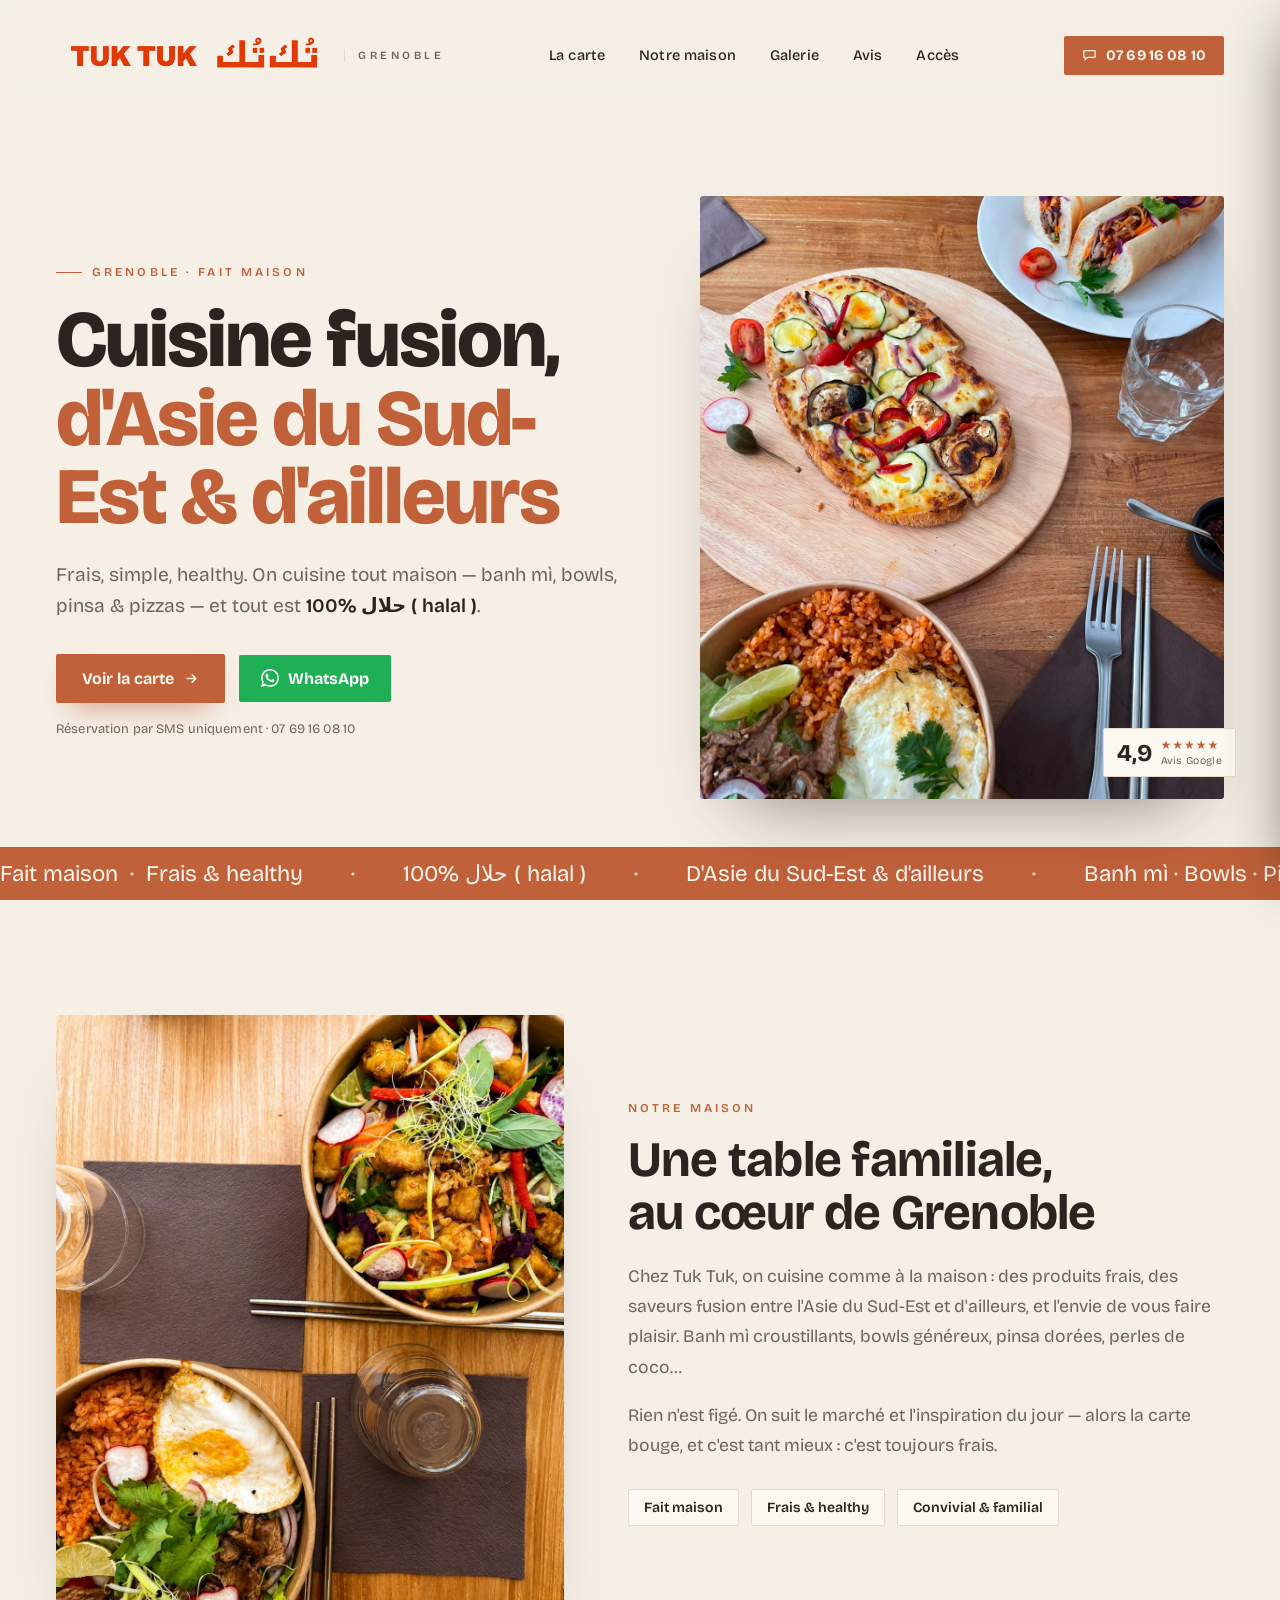
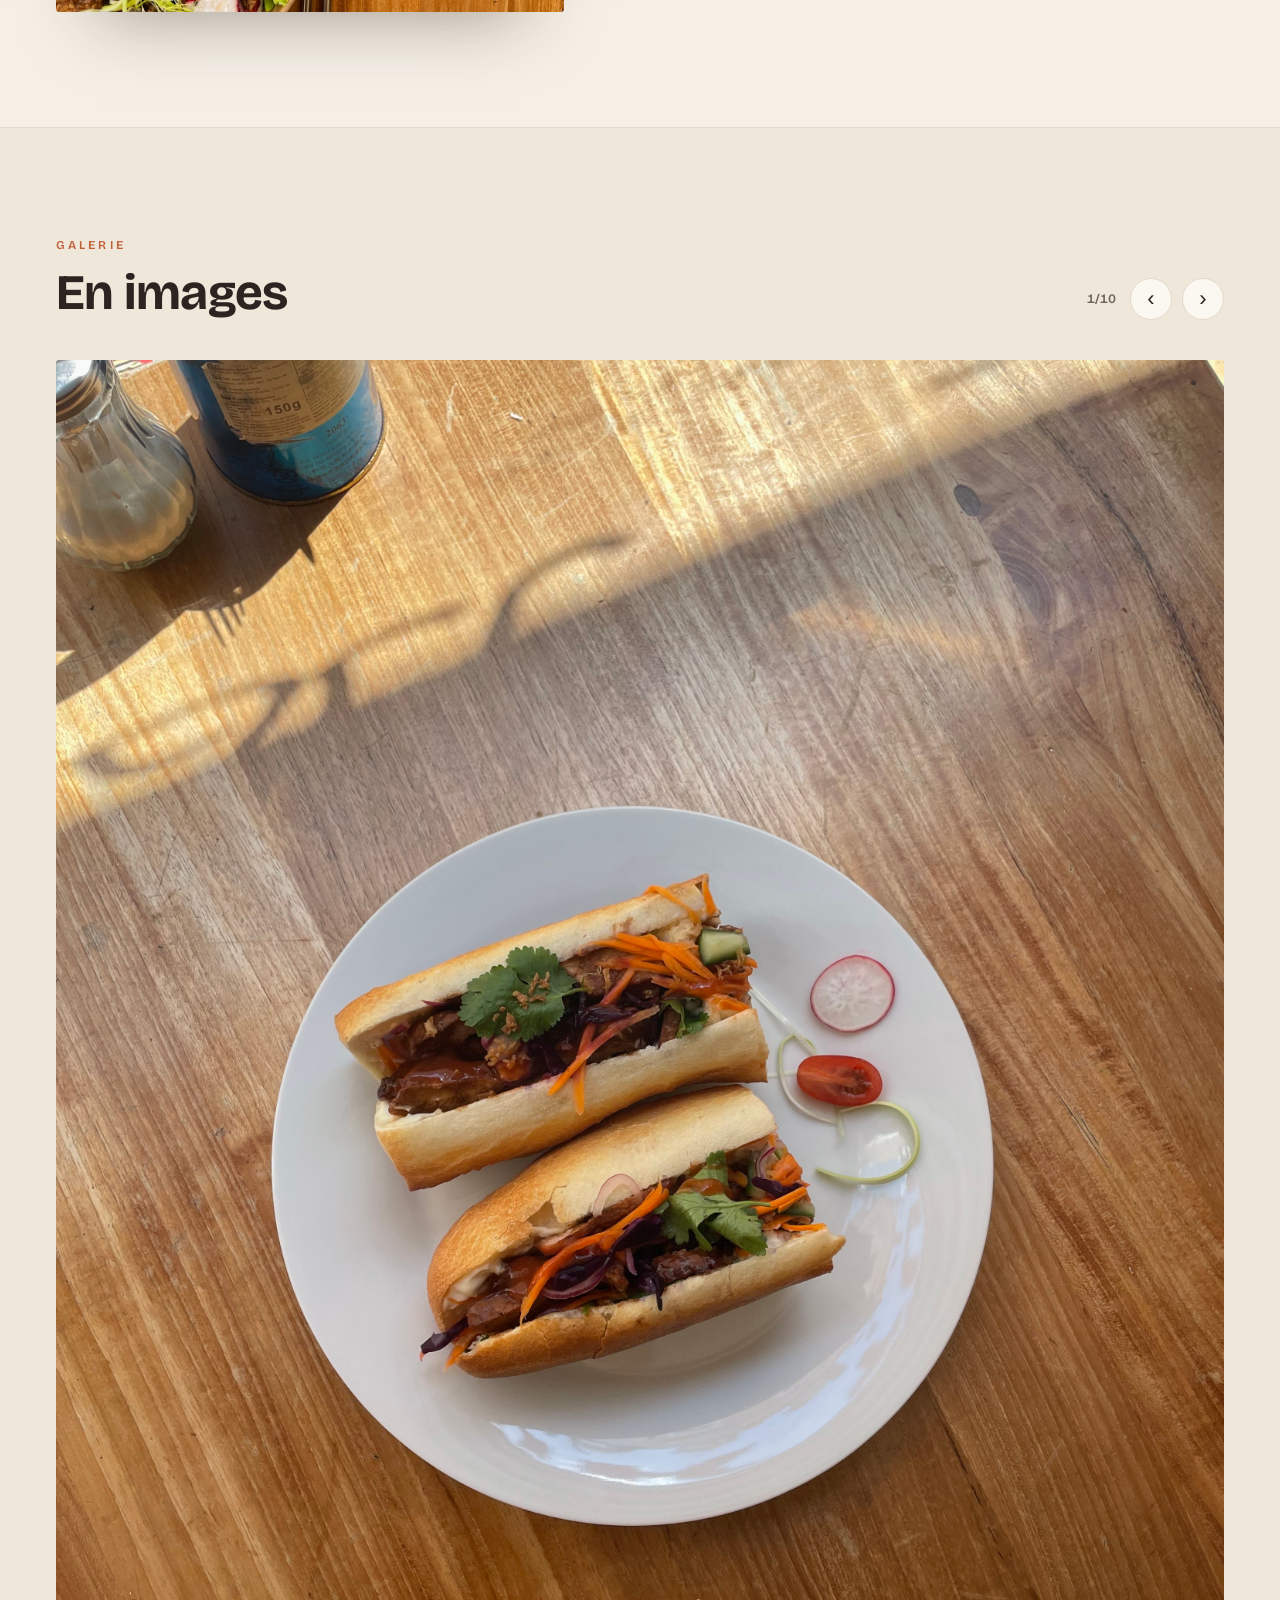
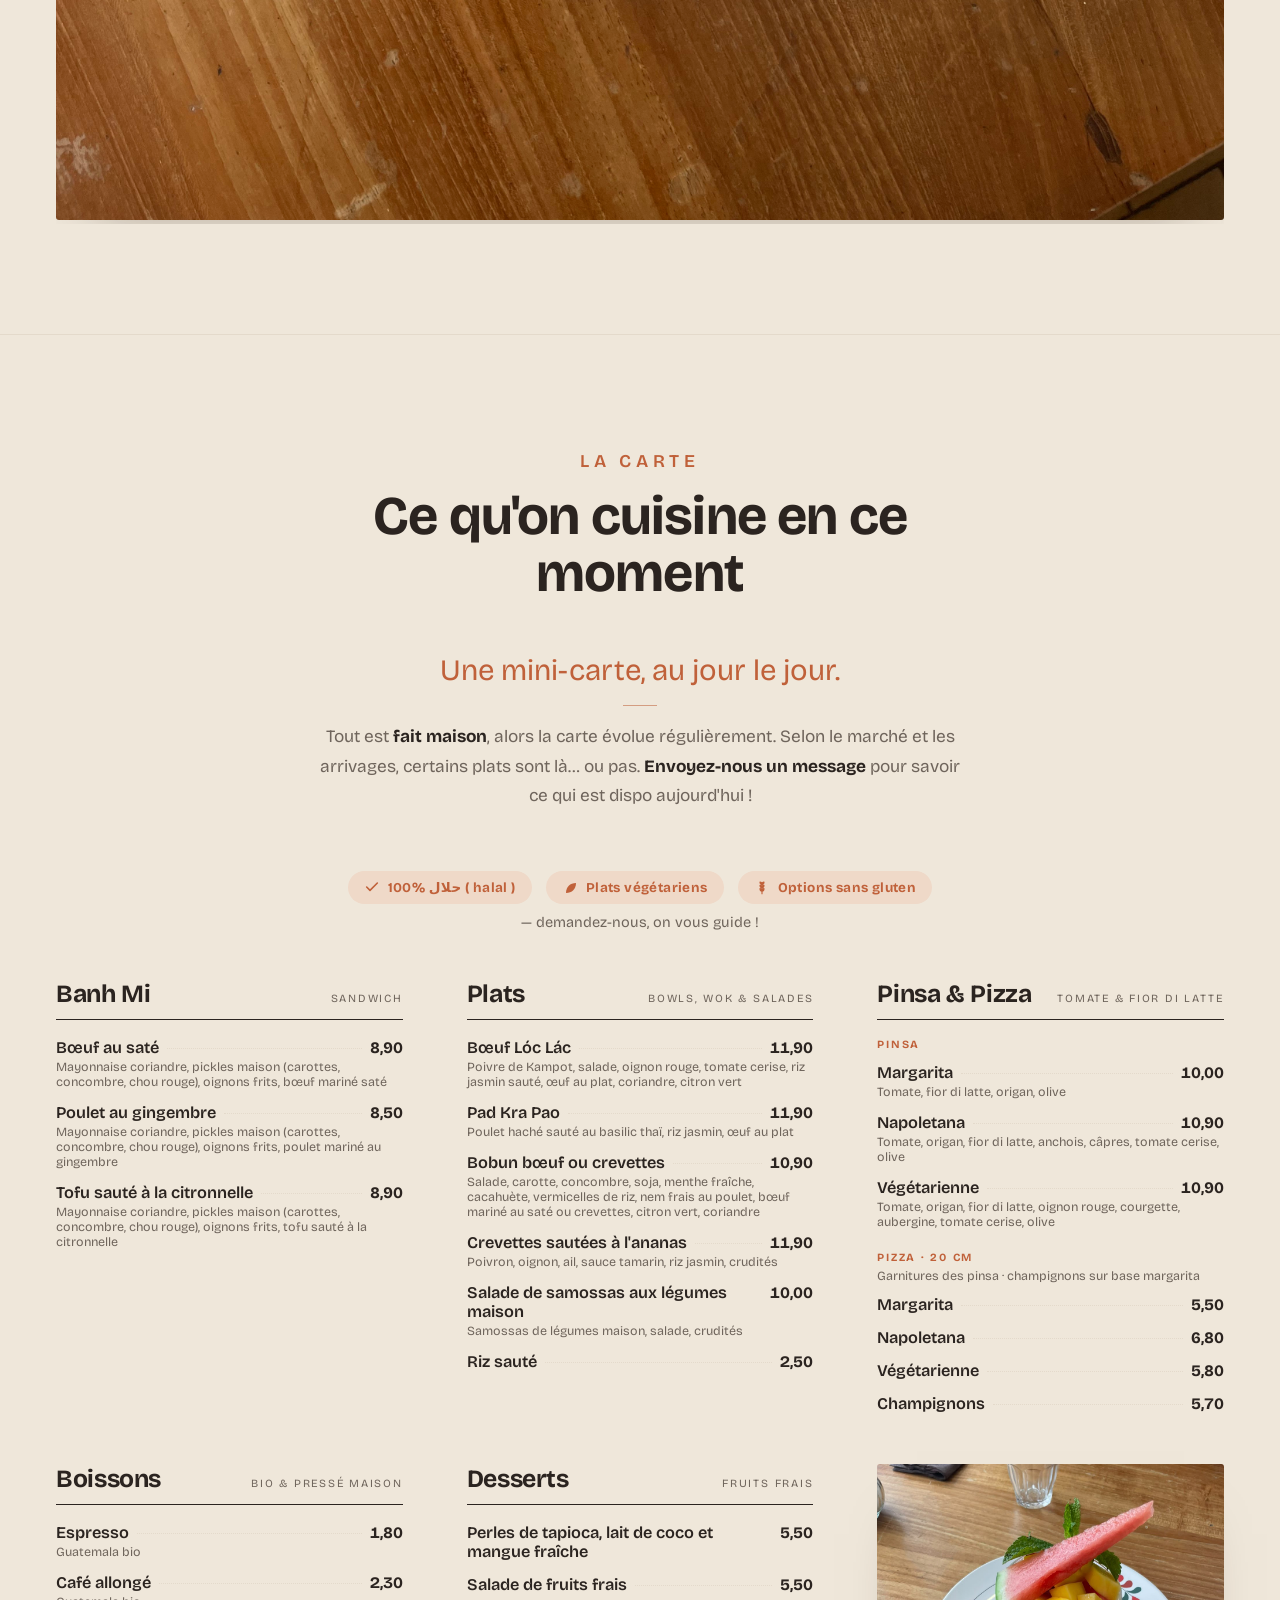
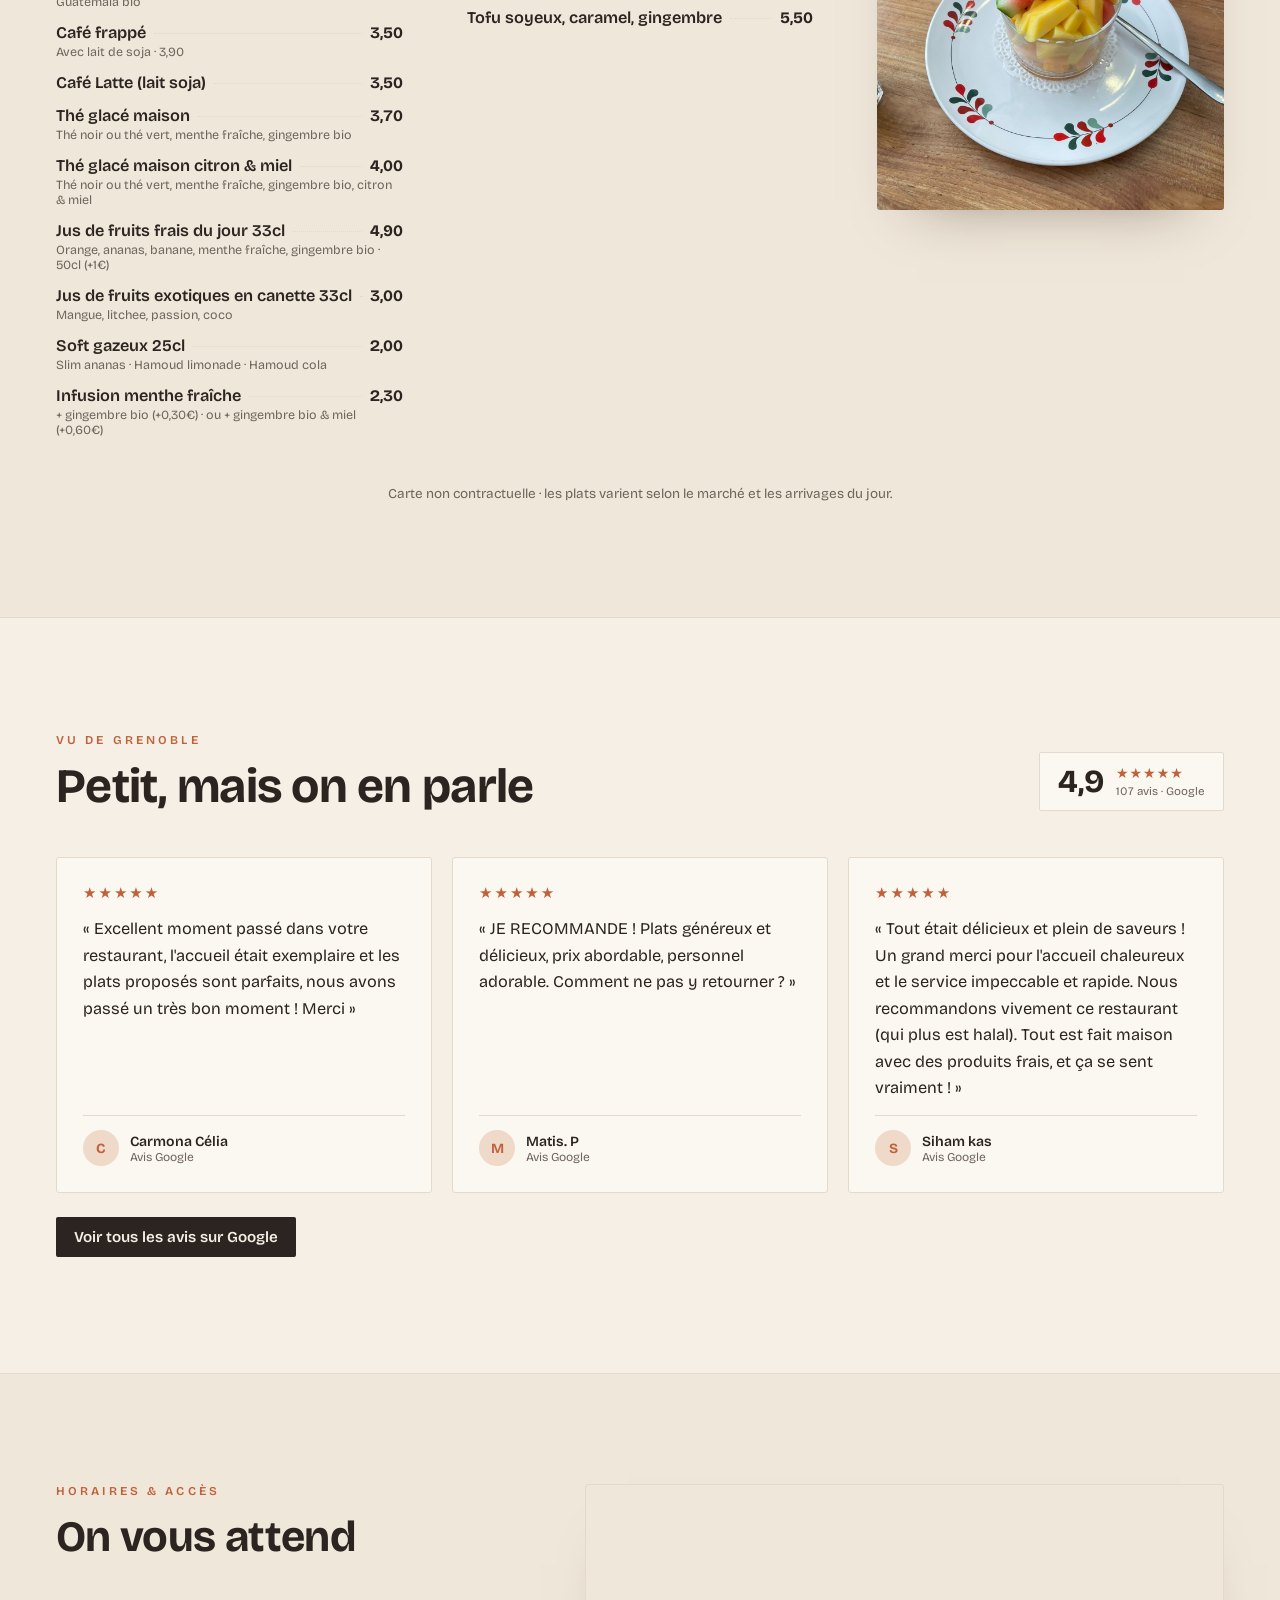
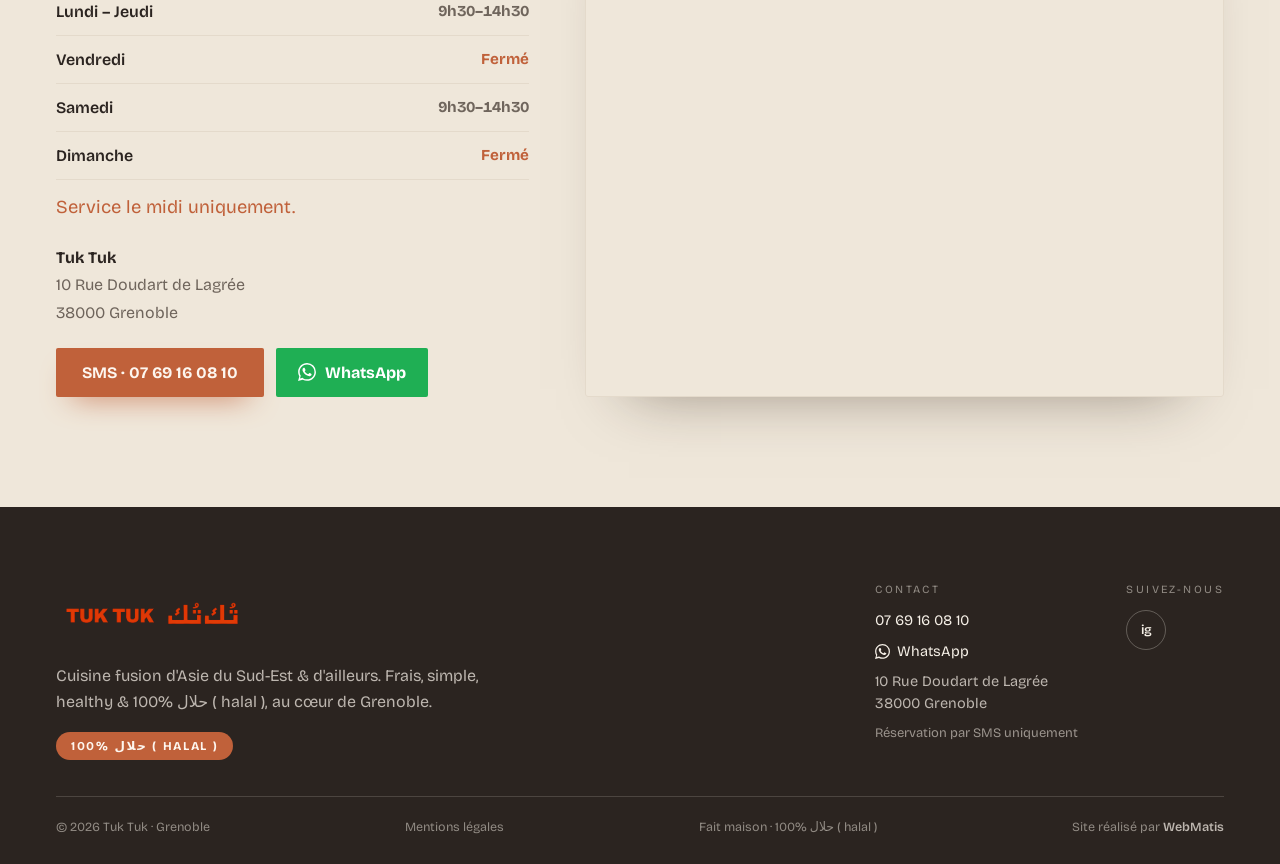
==== commit 70bc0f84: "Prix du 15/09 : pizzas, cafes, the glace + pizza champignons Releve sur la caisse du restaurant.  Pr" ====
--- a/index.html
+++ b/index.html
@@ -281,11 +281,12 @@
             </div>
           </div>
           <div style="font-size:11px;font-weight:700;letter-spacing:.16em;text-transform:uppercase;color:var(--accent);margin:22px 0 4px;">Pizza · 20 cm</div>
-          <div style="font-size:12.5px;color:var(--ink-2);margin-bottom:12px;">Mêmes garnitures que les pinsa</div>
+          <div style="font-size:12.5px;color:var(--ink-2);margin-bottom:12px;">Garnitures des pinsa · champignons sur base margarita</div>
           <div style="display:flex;flex-direction:column;gap:14px;">
             <div style="display:flex;align-items:baseline;gap:8px;"><span style="font-weight:600;font-size:1.02rem;color:var(--ink);">Margarita</span><span style="flex:1;border-bottom:1.5px dotted var(--line);transform:translateY(-4px);"></span><span style="font-family:'Bricolage Grotesque',sans-serif;font-weight:700;font-size:1rem;font-feature-settings:'tnum';color:var(--ink);">5,50</span></div>
-            <div style="display:flex;align-items:baseline;gap:8px;"><span style="font-weight:600;font-size:1.02rem;color:var(--ink);">Napoletana</span><span style="flex:1;border-bottom:1.5px dotted var(--line);transform:translateY(-4px);"></span><span style="font-family:'Bricolage Grotesque',sans-serif;font-weight:700;font-size:1rem;font-feature-settings:'tnum';color:var(--ink);">6,90</span></div>
-            <div style="display:flex;align-items:baseline;gap:8px;"><span style="font-weight:600;font-size:1.02rem;color:var(--ink);">Végétarienne</span><span style="flex:1;border-bottom:1.5px dotted var(--line);transform:translateY(-4px);"></span><span style="font-family:'Bricolage Grotesque',sans-serif;font-weight:700;font-size:1rem;font-feature-settings:'tnum';color:var(--ink);">6,90</span></div>
+            <div style="display:flex;align-items:baseline;gap:8px;"><span style="font-weight:600;font-size:1.02rem;color:var(--ink);">Napoletana</span><span style="flex:1;border-bottom:1.5px dotted var(--line);transform:translateY(-4px);"></span><span style="font-family:'Bricolage Grotesque',sans-serif;font-weight:700;font-size:1rem;font-feature-settings:'tnum';color:var(--ink);">6,80</span></div>
+            <div style="display:flex;align-items:baseline;gap:8px;"><span style="font-weight:600;font-size:1.02rem;color:var(--ink);">Végétarienne</span><span style="flex:1;border-bottom:1.5px dotted var(--line);transform:translateY(-4px);"></span><span style="font-family:'Bricolage Grotesque',sans-serif;font-weight:700;font-size:1rem;font-feature-settings:'tnum';color:var(--ink);">5,80</span></div>
+            <div style="display:flex;align-items:baseline;gap:8px;"><span style="font-weight:600;font-size:1.02rem;color:var(--ink);">Champignons</span><span style="flex:1;border-bottom:1.5px dotted var(--line);transform:translateY(-4px);"></span><span style="font-family:'Bricolage Grotesque',sans-serif;font-weight:700;font-size:1rem;font-feature-settings:'tnum';color:var(--ink);">5,70</span></div>
           </div>
         </div>
 
@@ -297,12 +298,16 @@
           </div>
           <div style="display:flex;flex-direction:column;gap:14px;">
             <div>
-              <div style="display:flex;align-items:baseline;gap:8px;"><span style="font-weight:600;font-size:1.02rem;color:var(--ink);">Café bio</span><span style="flex:1;border-bottom:1.5px dotted var(--line);transform:translateY(-4px);"></span><span style="font-family:'Bricolage Grotesque',sans-serif;font-weight:700;font-size:1rem;font-feature-settings:'tnum';color:var(--ink);">1,00&nbsp;/&nbsp;1,30</span></div>
-              <div style="font-size:12.5px;color:var(--ink-2);margin-top:2px;">à emporter / sur place</div>
+              <div style="display:flex;align-items:baseline;gap:8px;"><span style="font-weight:600;font-size:1.02rem;color:var(--ink);">Espresso</span><span style="flex:1;border-bottom:1.5px dotted var(--line);transform:translateY(-4px);"></span><span style="font-family:'Bricolage Grotesque',sans-serif;font-weight:700;font-size:1rem;font-feature-settings:'tnum';color:var(--ink);">1,80</span></div>
+              <div style="font-size:12.5px;color:var(--ink-2);margin-top:2px;">Guatemala bio</div>
+            </div>
+            <div>
+              <div style="display:flex;align-items:baseline;gap:8px;"><span style="font-weight:600;font-size:1.02rem;color:var(--ink);">Café allongé</span><span style="flex:1;border-bottom:1.5px dotted var(--line);transform:translateY(-4px);"></span><span style="font-family:'Bricolage Grotesque',sans-serif;font-weight:700;font-size:1rem;font-feature-settings:'tnum';color:var(--ink);">2,30</span></div>
+              <div style="font-size:12.5px;color:var(--ink-2);margin-top:2px;">Guatemala bio</div>
             </div>
             <div>
               <div style="display:flex;align-items:baseline;gap:8px;"><span style="font-weight:600;font-size:1.02rem;color:var(--ink);">Café frappé</span><span style="flex:1;border-bottom:1.5px dotted var(--line);transform:translateY(-4px);"></span><span style="font-family:'Bricolage Grotesque',sans-serif;font-weight:700;font-size:1rem;font-feature-settings:'tnum';color:var(--ink);">3,50</span></div>
-              <div style="font-size:12.5px;color:var(--ink-2);margin-top:2px;">+ lait végétal (+0,50€)</div>
+              <div style="font-size:12.5px;color:var(--ink-2);margin-top:2px;">Avec lait de soja &middot; 3,90</div>
             </div>
             <div style="display:flex;align-items:baseline;gap:8px;"><span style="font-weight:600;font-size:1.02rem;color:var(--ink);">Café Latte (lait soja)</span><span style="flex:1;border-bottom:1.5px dotted var(--line);transform:translateY(-4px);"></span><span style="font-family:'Bricolage Grotesque',sans-serif;font-weight:700;font-size:1rem;font-feature-settings:'tnum';color:var(--ink);">3,50</span></div>
             <div>
@@ -310,7 +315,7 @@
               <div style="font-size:12.5px;color:var(--ink-2);margin-top:2px;">Thé noir ou thé vert, menthe fraîche, gingembre bio</div>
             </div>
             <div>
-              <div style="display:flex;align-items:baseline;gap:8px;"><span style="font-weight:600;font-size:1.02rem;color:var(--ink);">Thé glacé maison citron &amp; miel</span><span style="flex:1;border-bottom:1.5px dotted var(--line);transform:translateY(-4px);"></span><span style="font-family:'Bricolage Grotesque',sans-serif;font-weight:700;font-size:1rem;font-feature-settings:'tnum';color:var(--ink);">3,90</span></div>
+              <div style="display:flex;align-items:baseline;gap:8px;"><span style="font-weight:600;font-size:1.02rem;color:var(--ink);">Thé glacé maison citron &amp; miel</span><span style="flex:1;border-bottom:1.5px dotted var(--line);transform:translateY(-4px);"></span><span style="font-family:'Bricolage Grotesque',sans-serif;font-weight:700;font-size:1rem;font-feature-settings:'tnum';color:var(--ink);">4,00</span></div>
               <div style="font-size:12.5px;color:var(--ink-2);margin-top:2px;">Thé noir ou thé vert, menthe fraîche, gingembre bio, citron &amp; miel</div>
             </div>
             <div>
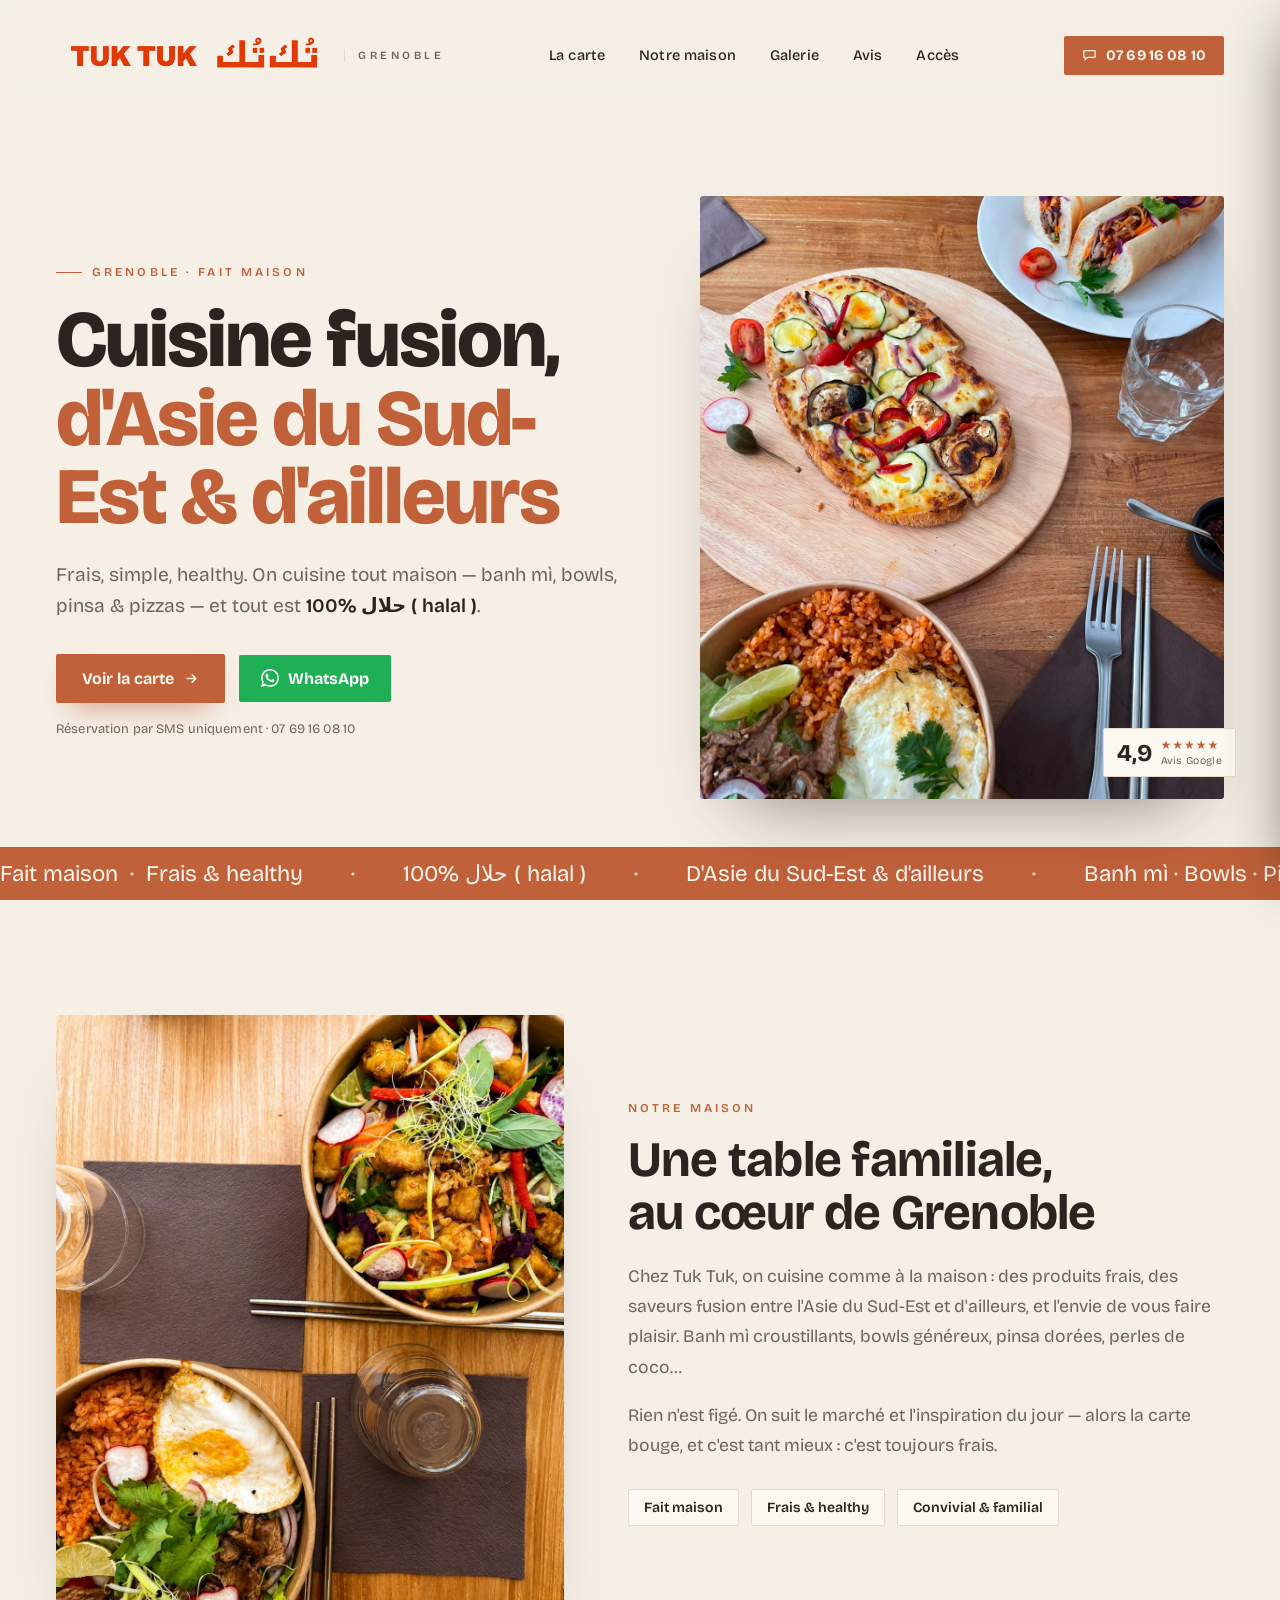
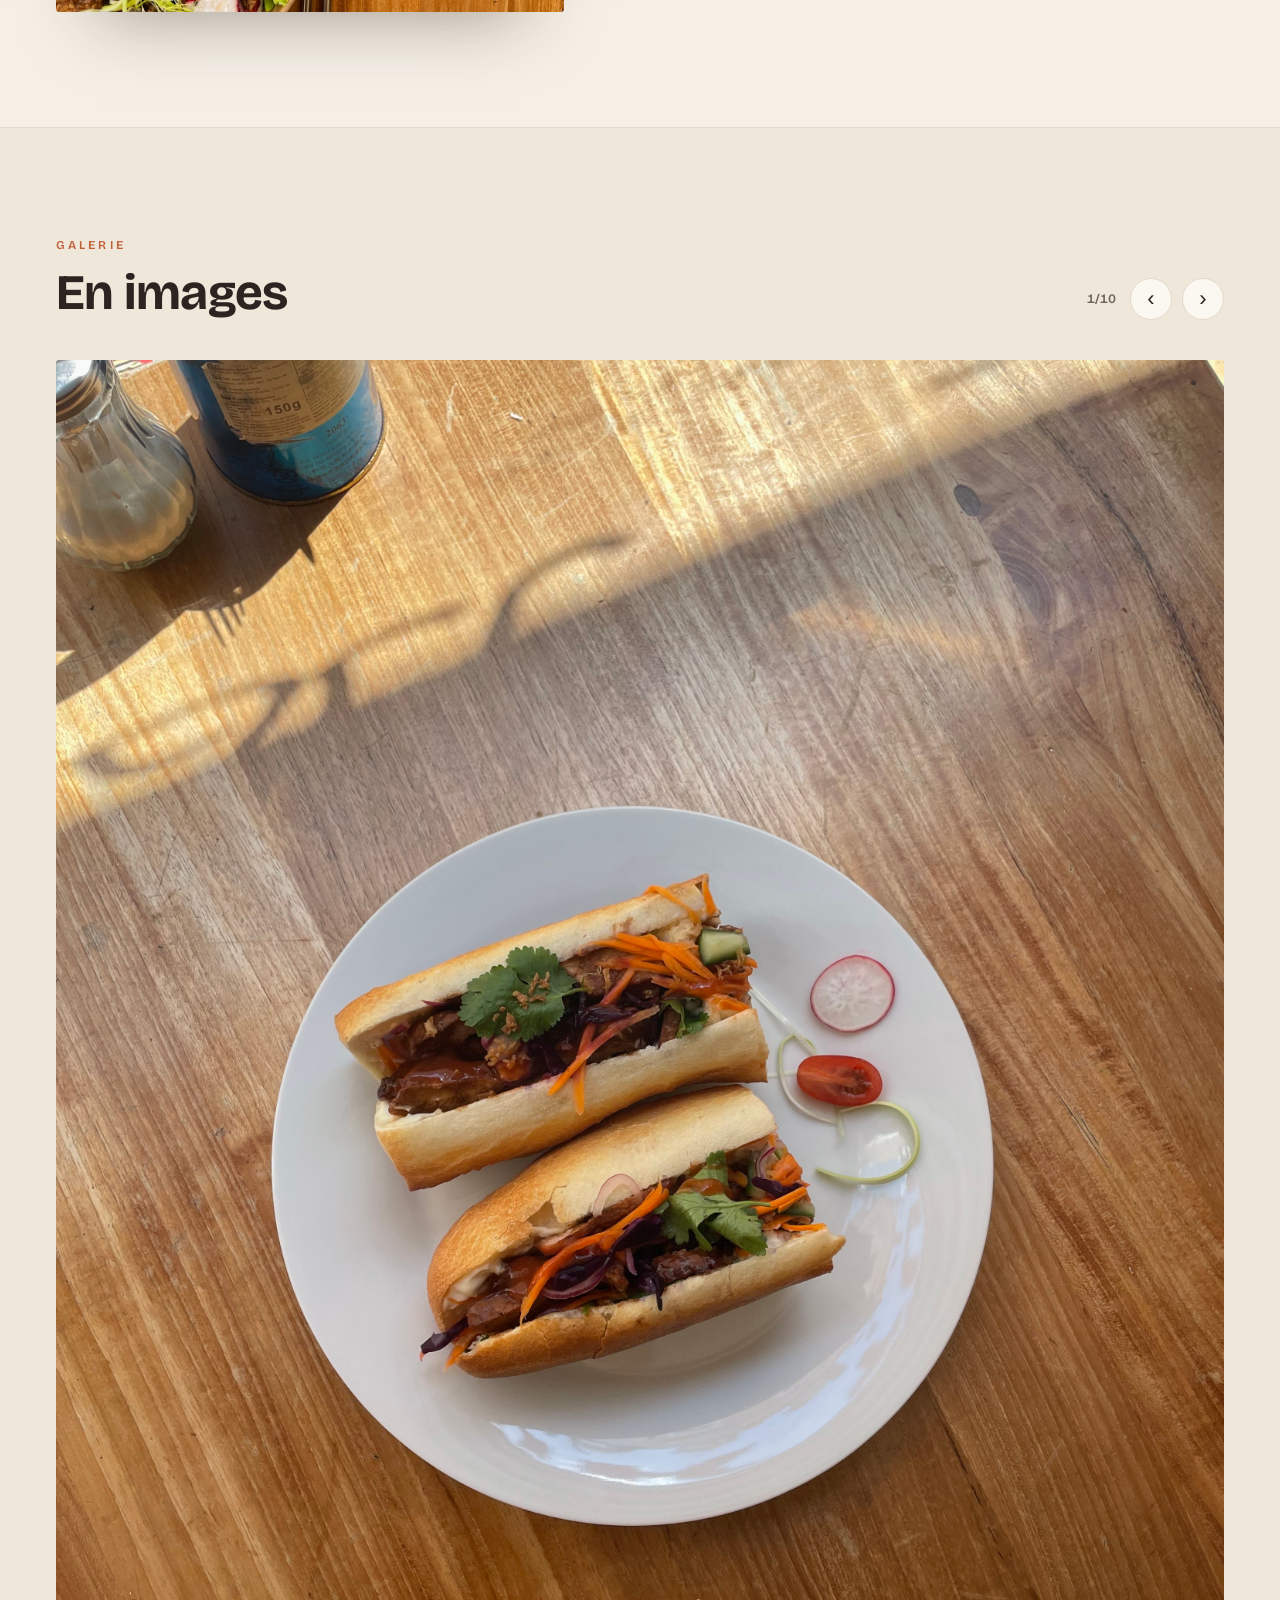
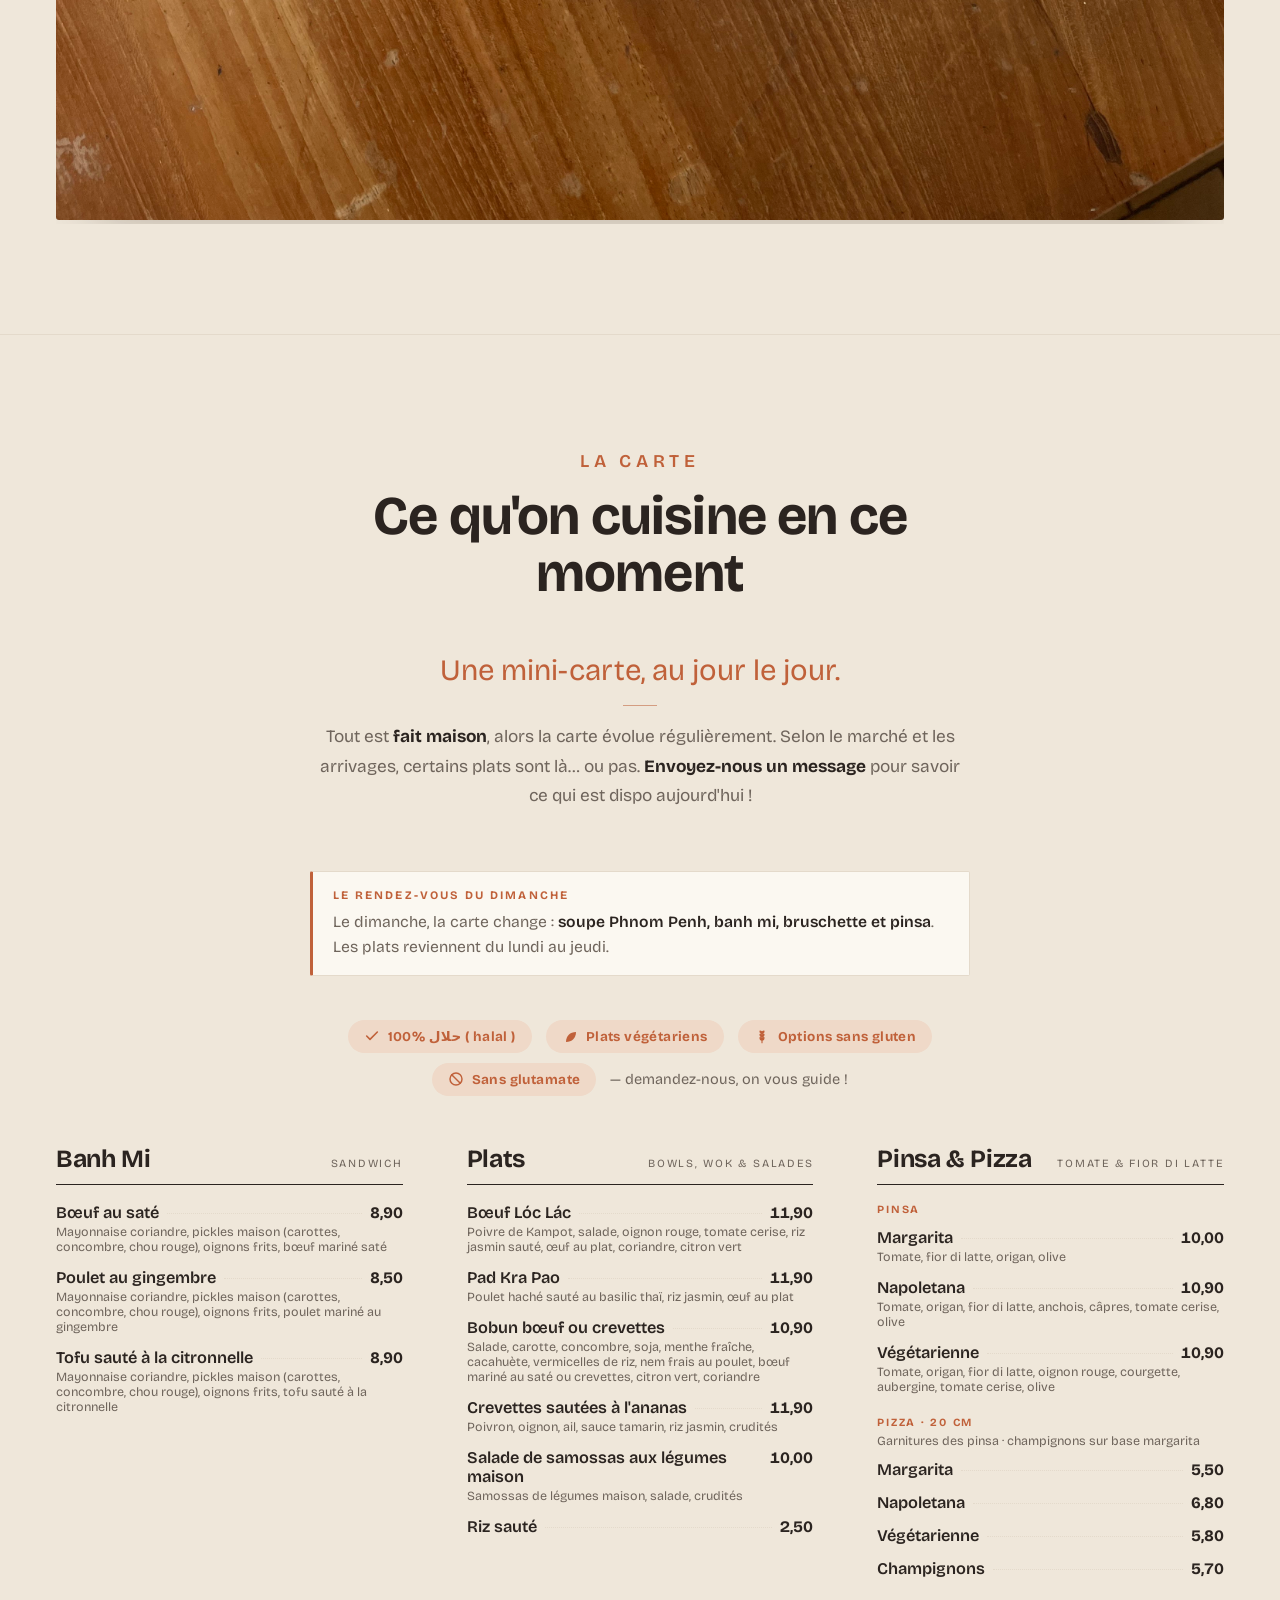
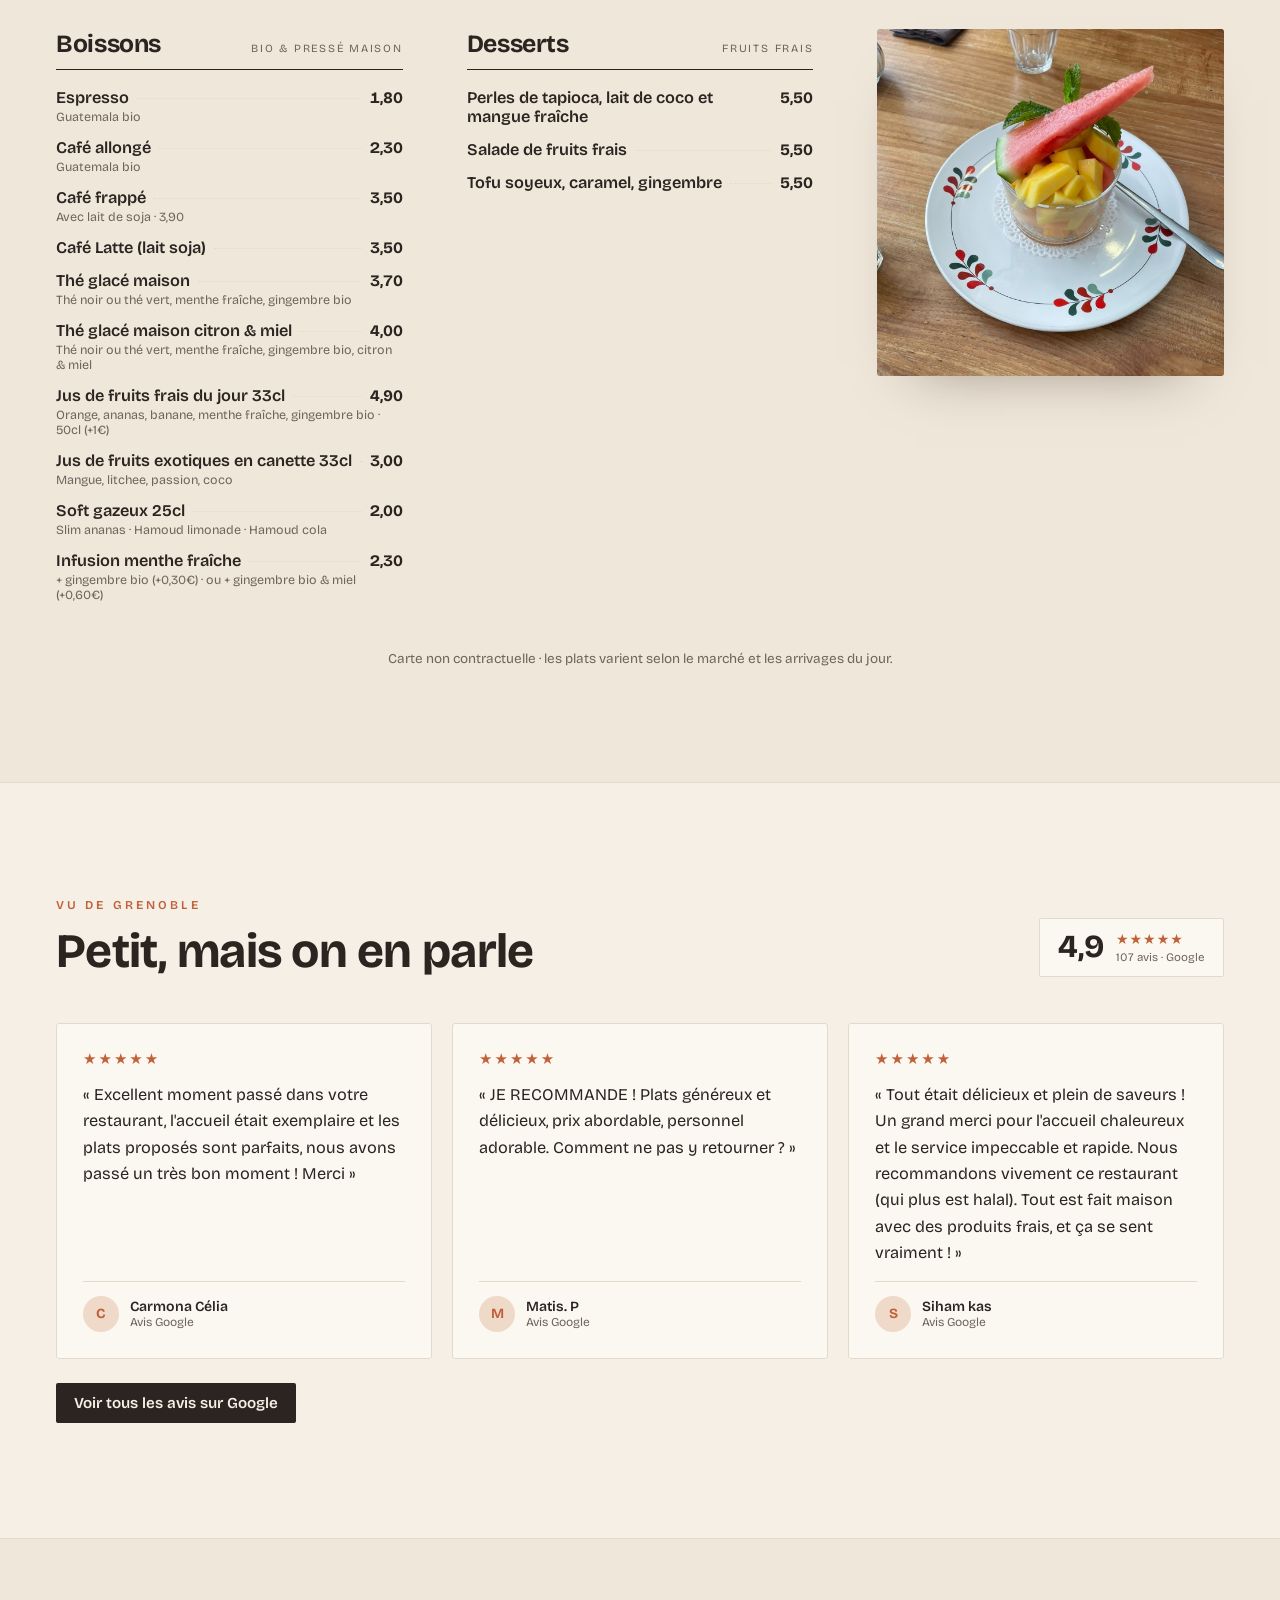
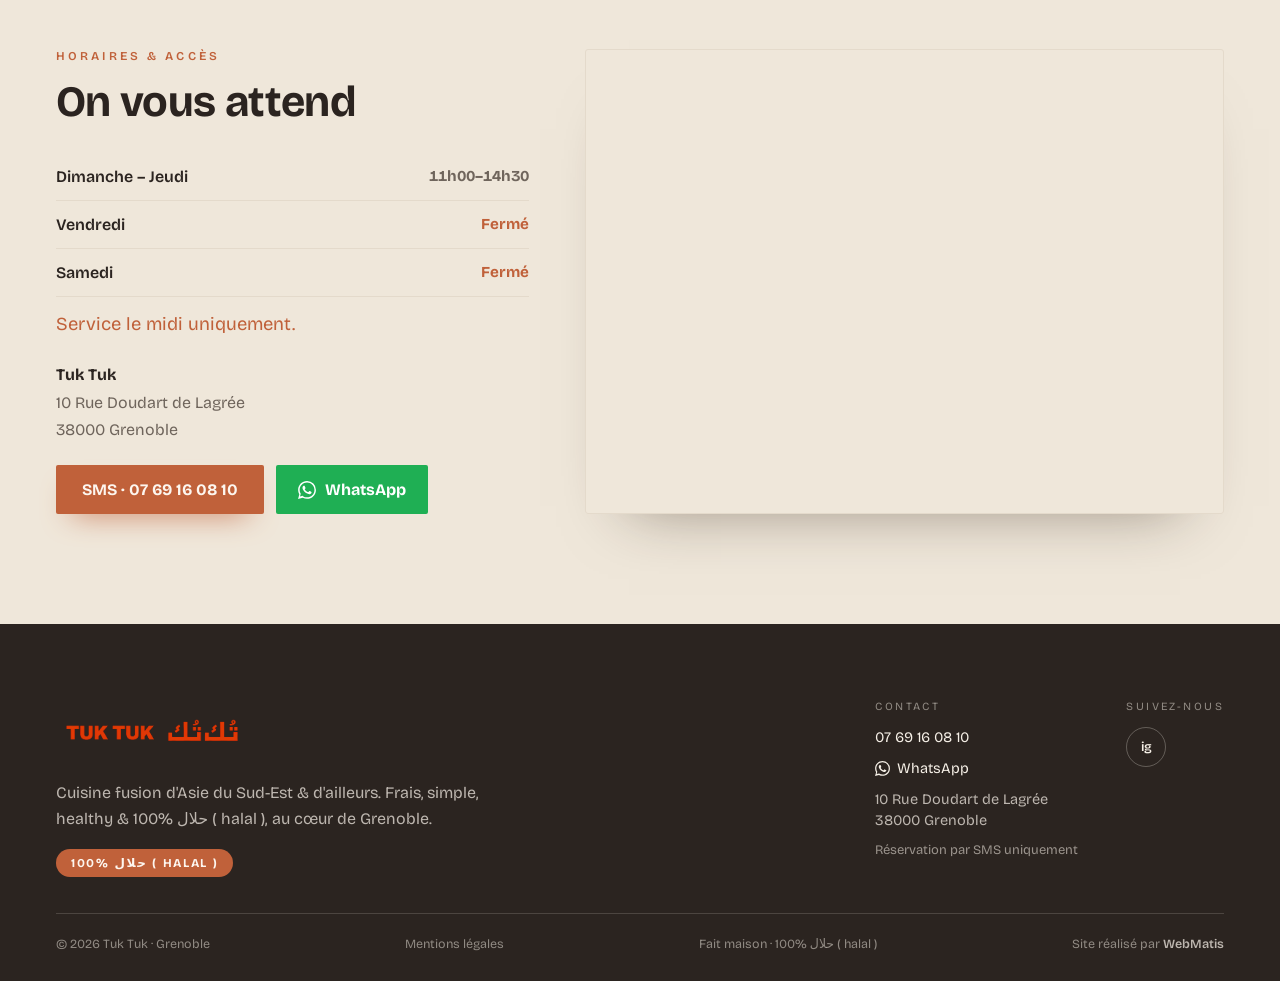
==== commit e1d97830: "Horaires automne-hiver, rendez-vous du dimanche et affiche vitrine Nouveaux horaires a partir du dim" ====
--- a/index.html
+++ b/index.html
@@ -32,7 +32,15 @@
       "@type": "OpeningHoursSpecification",
       "dayOfWeek": ["Monday", "Tuesday", "Wednesday", "Thursday", "Saturday"],
       "opens": "09:30",
-      "closes": "14:30"
+      "closes": "14:30",
+      "validThrough": "2026-10-10"
+    },
+    {
+      "@type": "OpeningHoursSpecification",
+      "dayOfWeek": ["Sunday", "Monday", "Tuesday", "Wednesday", "Thursday"],
+      "opens": "11:00",
+      "closes": "14:30",
+      "validFrom": "2026-10-11"
     }
   ]
 }
@@ -84,6 +92,15 @@
     </div>
   </aside>
 
+  <!-- ANNONCE : changement d'horaires (s'efface tout seul apres la periode) -->
+  <div data-jusquau="2026-11-02" hidden style="background:var(--accent);color:var(--accent-ink);padding:13px clamp(18px,5vw,56px);">
+    <div style="max-width:1180px;margin:0 auto;display:flex;flex-wrap:wrap;align-items:center;justify-content:center;gap:6px 14px;text-align:center;font-size:clamp(.92rem,1.5vw,1rem);line-height:1.5;">
+      <span style="font-weight:800;letter-spacing:.1em;text-transform:uppercase;font-size:.78rem;">Nouveaux horaires</span>
+      <span>À partir du <strong>dimanche 11 octobre</strong> : ouvert du dimanche au jeudi, 11h00–14h30. Nouveau rendez-vous le dimanche.</span>
+      <a href="#acces" style="color:var(--accent-ink);font-weight:700;text-decoration:underline;text-underline-offset:3px;white-space:nowrap;">Voir les horaires</a>
+    </div>
+  </div>
+
   <!-- HERO -->
   <header id="top" class="hero-section" style="position:relative;padding:clamp(40px,7vw,86px) clamp(18px,5vw,56px) clamp(24px,4vw,48px);">
     <div data-hero="1" class="hero-grid" style="display:grid;grid-template-columns:1.05fr .95fr;gap:clamp(28px,5vw,64px);align-items:center;max-width:1240px;margin:0 auto;">
@@ -194,10 +211,15 @@
         <p style="font-size:clamp(1rem,1.5vw,1.08rem);line-height:1.7;color:var(--ink-2);margin:0;">Tout est <strong style="color:var(--ink);font-weight:700;">fait maison</strong>, alors la carte évolue régulièrement. Selon le marché et les arrivages, certains plats sont là… ou pas. <strong style="color:var(--ink);font-weight:700;">Envoyez-nous un message</strong> pour savoir ce qui est dispo aujourd'hui&nbsp;!</p>
       </div>
 
+      <div data-reveal="1" style="max-width:660px;margin:0 auto clamp(30px,4vw,44px);background:var(--surface);border:1px solid var(--line);border-left:3px solid var(--accent);border-radius:2px;padding:16px 20px;text-align:left;">
+        <div style="font-size:11.5px;font-weight:700;letter-spacing:.18em;text-transform:uppercase;color:var(--accent);margin-bottom:7px;">Le rendez-vous du dimanche</div>
+        <p style="font-size:.98rem;line-height:1.6;color:var(--ink-2);margin:0;">Le dimanche, la carte change : <strong style="color:var(--ink);font-weight:600;">soupe Phnom Penh, banh mi, bruschette et pinsa</strong>. Les plats reviennent du lundi au jeudi.</p>
+      </div>
       <div data-reveal="1" style="display:flex;flex-wrap:wrap;align-items:center;justify-content:center;gap:10px 14px;max-width:680px;margin:0 auto clamp(34px,4vw,48px);">
         <span style="display:inline-flex;align-items:center;gap:8px;font-size:13.5px;font-weight:700;letter-spacing:.03em;color:var(--accent);background:var(--accent-soft);border-radius:40px;padding:8px 16px;"><svg viewBox="0 0 24 24" width="16" height="16" fill="none" stroke="currentColor" stroke-width="2.4" stroke-linecap="round" stroke-linejoin="round" style="flex:none;display:block;"><path d="M20 6 9 17l-5-5"></path></svg>100% حلال ( halal )</span>
         <span style="display:inline-flex;align-items:center;gap:8px;font-size:13.5px;font-weight:700;letter-spacing:.03em;color:var(--accent);background:var(--accent-soft);border-radius:40px;padding:8px 16px;"><svg viewBox="0 0 24 24" width="16" height="16" fill="currentColor" style="flex:none;display:block;"><path d="M6 21C6 12 12 6 21 6 21 15 15 21 6 21Z"></path></svg>Plats végétariens</span>
         <span style="display:inline-flex;align-items:center;gap:8px;font-size:13.5px;font-weight:700;letter-spacing:.03em;color:var(--accent);background:var(--accent-soft);border-radius:40px;padding:8px 16px;"><svg viewBox="0 0 24 24" width="16" height="16" fill="none" stroke="currentColor" stroke-width="1.7" stroke-linecap="round" stroke-linejoin="round" style="flex:none;display:block;"><path d="M12 22V8"></path><path d="M12 8c0-2 1.4-3.5 3-3.5C15 6.5 13.6 8 12 8Z"></path><path d="M12 8c0-2-1.4-3.5-3-3.5C9 6.5 10.4 8 12 8Z"></path><path d="M12 13c0-2 1.4-3.5 3-3.5C15 11.5 13.6 13 12 13Z"></path><path d="M12 13c0-2-1.4-3.5-3-3.5C9 11.5 10.4 13 12 13Z"></path><path d="M12 18c0-2 1.4-3.5 3-3.5C15 16.5 13.6 18 12 18Z"></path><path d="M12 18c0-2-1.4-3.5-3-3.5C9 16.5 10.4 18 12 18Z"></path></svg>Options sans gluten</span>
+        <span style="display:inline-flex;align-items:center;gap:8px;font-size:13.5px;font-weight:700;letter-spacing:.03em;color:var(--accent);background:var(--accent-soft);border-radius:40px;padding:8px 16px;"><svg viewBox="0 0 24 24" width="16" height="16" fill="none" stroke="currentColor" stroke-width="2.2" stroke-linecap="round" stroke-linejoin="round" style="flex:none;display:block;"><circle cx="12" cy="12" r="9"></circle><path d="M5.6 5.6l12.8 12.8"></path></svg>Sans glutamate</span>
         <span style="font-size:14.5px;color:var(--ink-2);">— demandez-nous, on vous guide&nbsp;!</span>
       </div>
 
@@ -421,11 +443,11 @@
         <div style="font-size:12px;font-weight:600;letter-spacing:.26em;text-transform:uppercase;color:var(--accent);margin-bottom:16px;">Horaires &amp; accès</div>
         <h2 style="font-family:'Bricolage Grotesque',sans-serif;font-weight:700;letter-spacing:-.015em;font-size:clamp(1.9rem,3.6vw,2.7rem);line-height:1.08;margin:0 0 28px;color:var(--ink);">On vous attend</h2>
         <div style="display:flex;flex-direction:column;gap:0;margin-bottom:16px;">
-          <div style="display:flex;justify-content:space-between;gap:16px;padding:14px 0;border-bottom:1px solid var(--line);"><span style="font-weight:600;color:var(--ink);">Lundi – Jeudi</span><span style="font-family:'Bricolage Grotesque',sans-serif;font-weight:700;font-size:.95rem;font-feature-settings:'tnum';color:var(--ink-2);">9h30–14h30</span></div>
+          <div style="display:flex;justify-content:space-between;gap:16px;padding:14px 0;border-bottom:1px solid var(--line);"><span style="font-weight:600;color:var(--ink);">Dimanche – Jeudi</span><span style="font-family:'Bricolage Grotesque',sans-serif;font-weight:700;font-size:.95rem;font-feature-settings:'tnum';color:var(--ink-2);">11h00–14h30</span></div>
           <div style="display:flex;justify-content:space-between;gap:16px;padding:14px 0;border-bottom:1px solid var(--line);"><span style="font-weight:600;color:var(--ink);">Vendredi</span><span style="font-family:'Bricolage Grotesque',sans-serif;font-weight:700;font-size:.95rem;font-feature-settings:'tnum';color:var(--accent);">Fermé</span></div>
-          <div style="display:flex;justify-content:space-between;gap:16px;padding:14px 0;border-bottom:1px solid var(--line);"><span style="font-weight:600;color:var(--ink);">Samedi</span><span style="font-family:'Bricolage Grotesque',sans-serif;font-weight:700;font-size:.95rem;font-feature-settings:'tnum';color:var(--ink-2);">9h30–14h30</span></div>
-          <div style="display:flex;justify-content:space-between;gap:16px;padding:14px 0;border-bottom:1px solid var(--line);"><span style="font-weight:600;color:var(--ink);">Dimanche</span><span style="font-family:'Bricolage Grotesque',sans-serif;font-weight:700;font-size:.95rem;font-feature-settings:'tnum';color:var(--accent);">Fermé</span></div>
-        </div>
+          <div style="display:flex;justify-content:space-between;gap:16px;padding:14px 0;border-bottom:1px solid var(--line);"><span style="font-weight:600;color:var(--ink);">Samedi</span><span style="font-family:'Bricolage Grotesque',sans-serif;font-weight:700;font-size:.95rem;font-feature-settings:'tnum';color:var(--accent);">Fermé</span></div>
+        </div>
+        <p data-jusquau="2026-10-11" hidden style="font-size:.95rem;line-height:1.6;color:var(--ink-2);background:var(--surface);border:1px solid var(--line);border-left:3px solid var(--accent);border-radius:2px;padding:12px 15px;margin:0 0 20px;">Ces horaires s'appliquent <strong style="color:var(--ink);">à partir du dimanche 11 octobre</strong>. Jusqu'au samedi 10 inclus, nous vous accueillons du lundi au jeudi et le samedi, de 9h30 à 14h30.</p>
         <p style="font-family:'Bricolage Grotesque',sans-serif;font-size:1.15rem;color:var(--accent);margin:0 0 26px;">Service le midi uniquement.</p>
         <div style="font-style:normal;line-height:1.7;color:var(--ink);margin-bottom:22px;">
           <div style="font-weight:700;">Tuk Tuk</div>
@@ -475,5 +497,13 @@
 
 </div>
 <script src="script.js"></script>
+<script>
+  // Les blocs data-jusquau sont masques par defaut (hidden dans le HTML) : sans JS,
+  // le site montre directement les horaires definitifs. Ils ne s'affichent que
+  // pendant la periode de transition, puis disparaissent sans intervention.
+  document.querySelectorAll('[data-jusquau]').forEach(function (el) {
+    if (new Date() < new Date(el.getAttribute('data-jusquau') + 'T00:00:00')) el.hidden = false;
+  });
+</script>
 </body>
 </html>
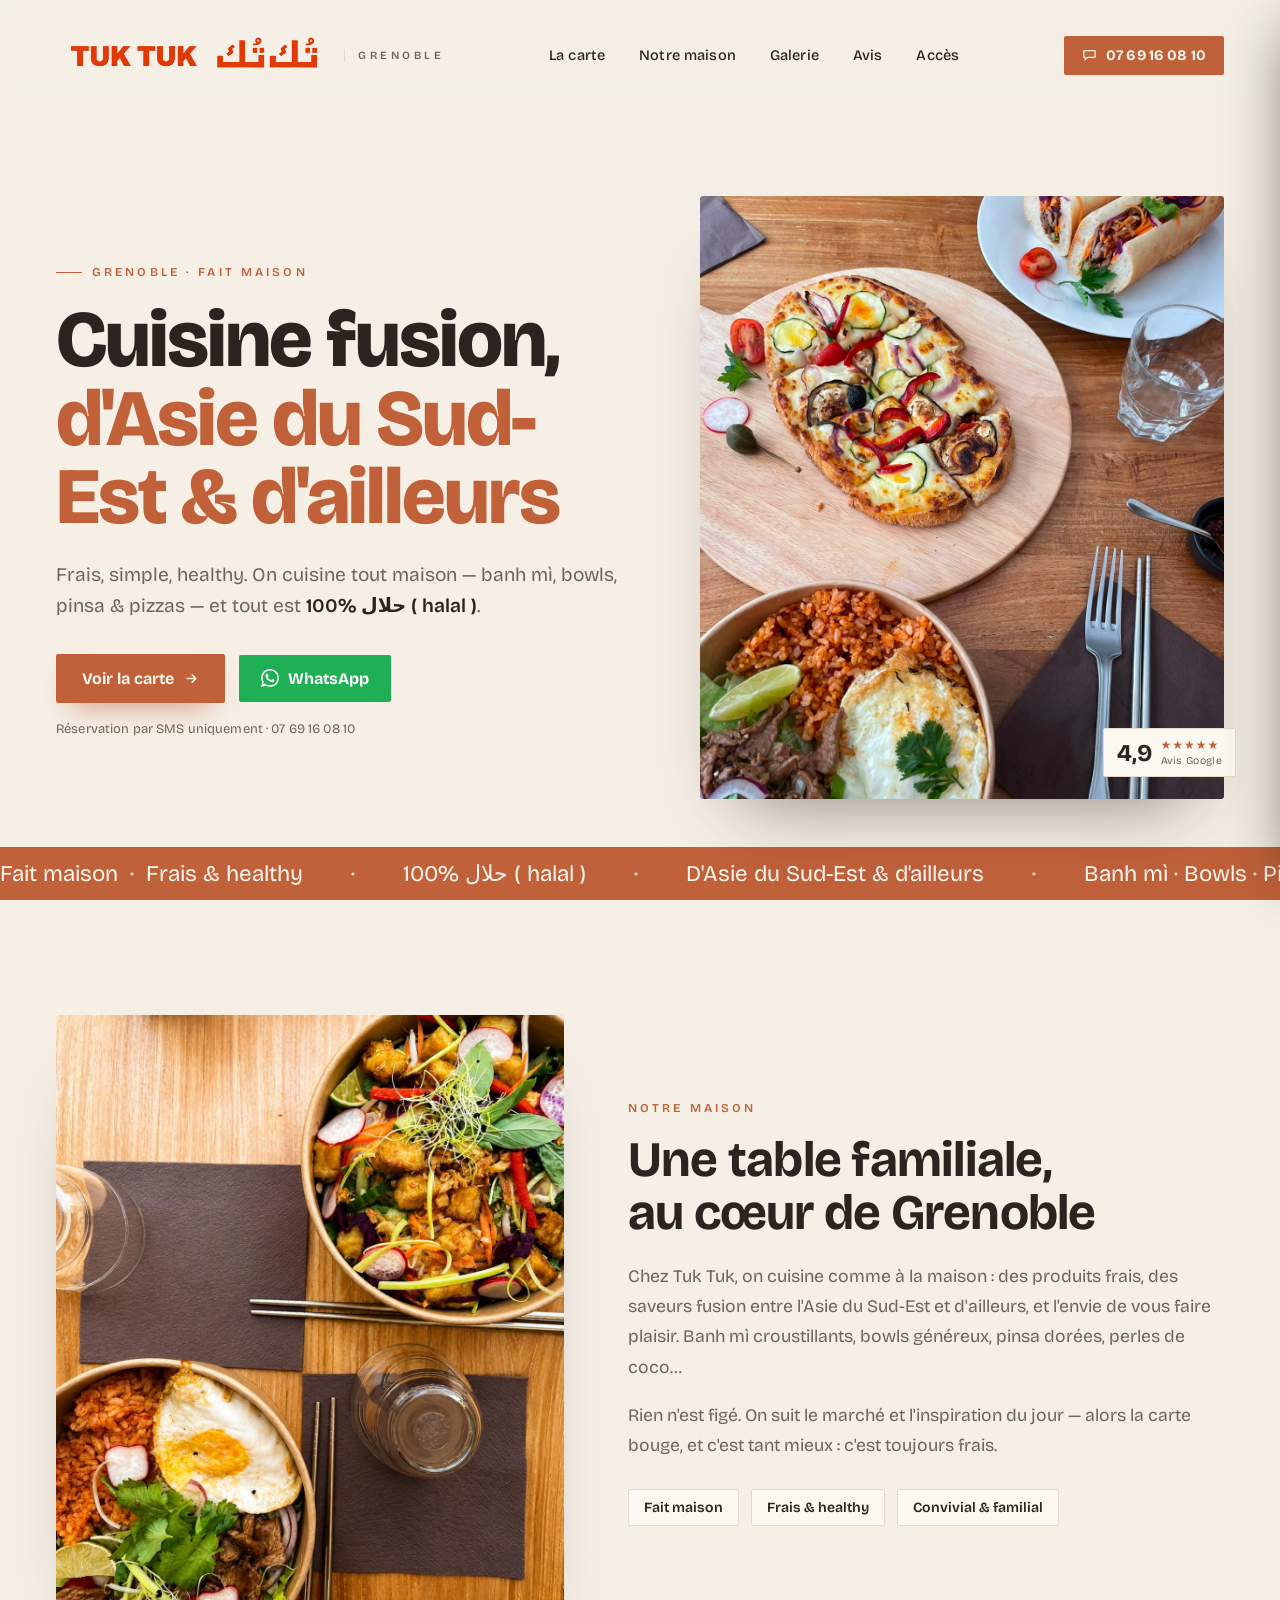
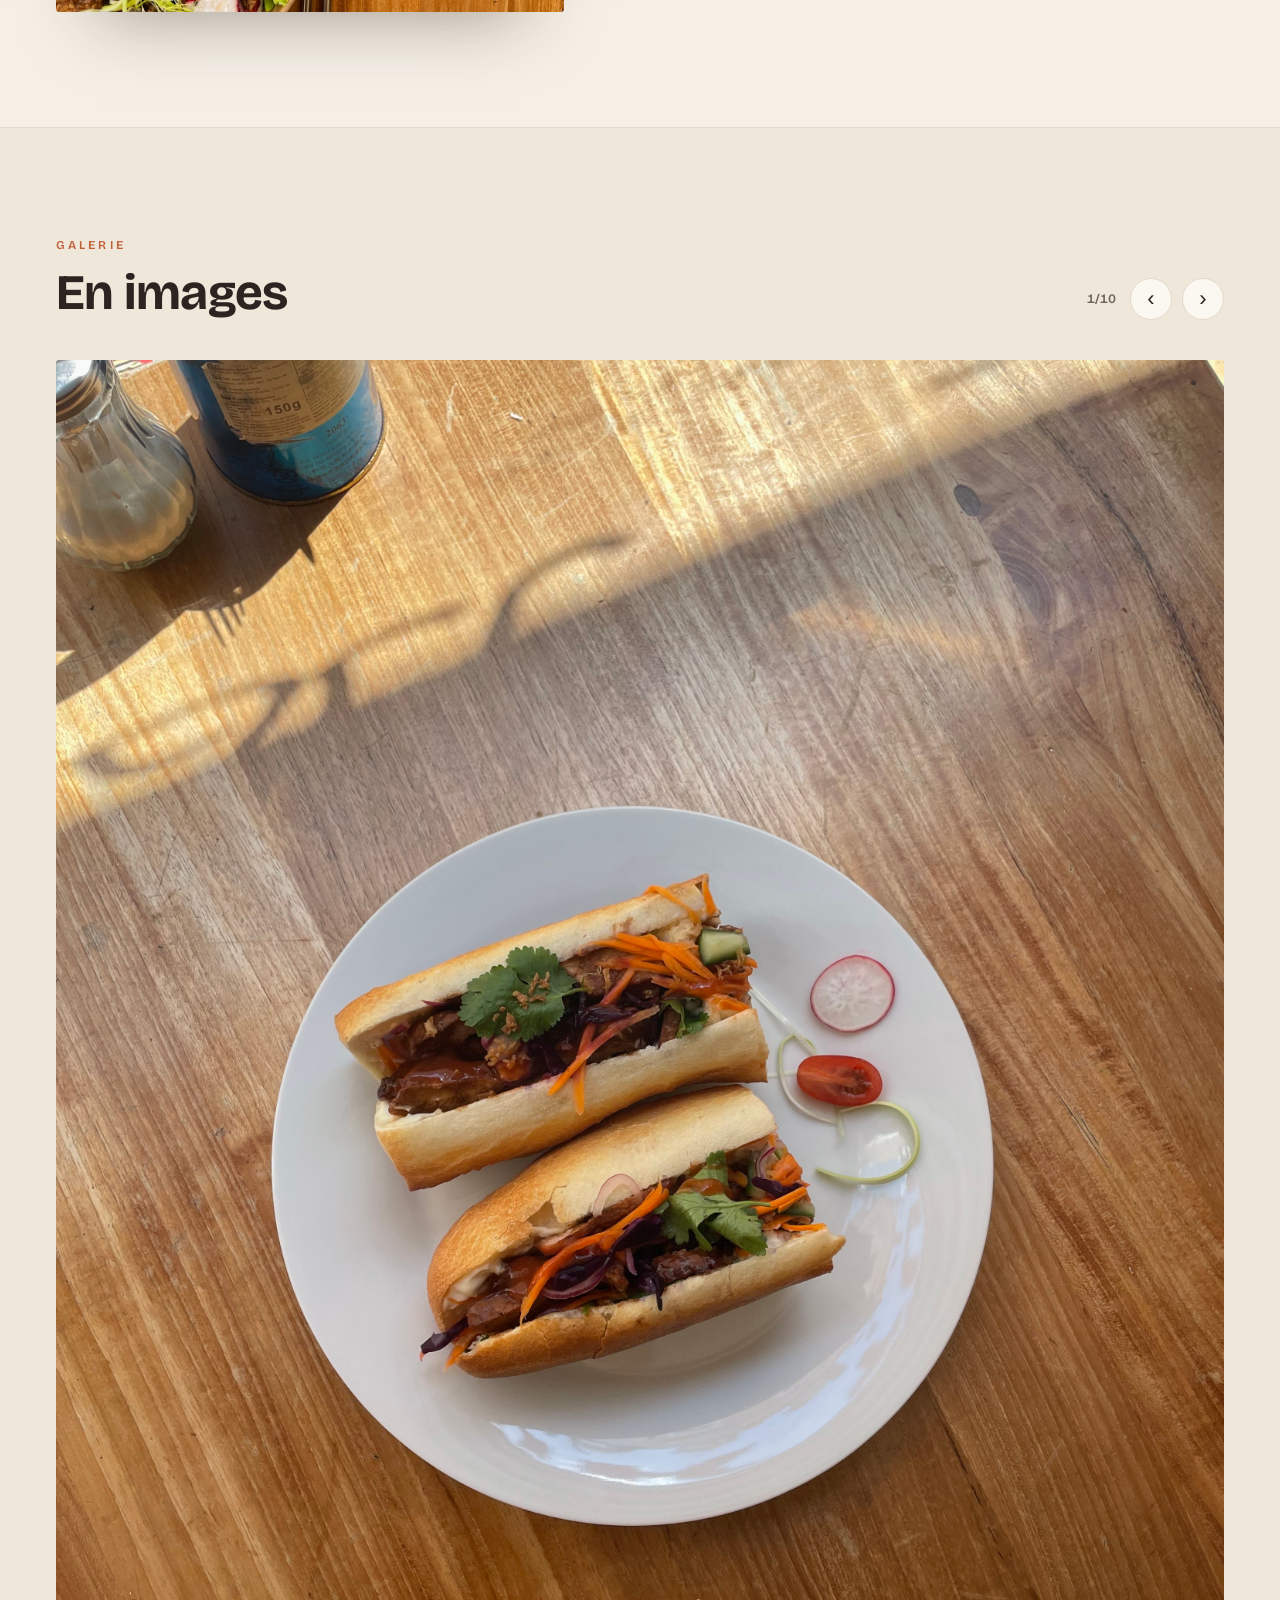
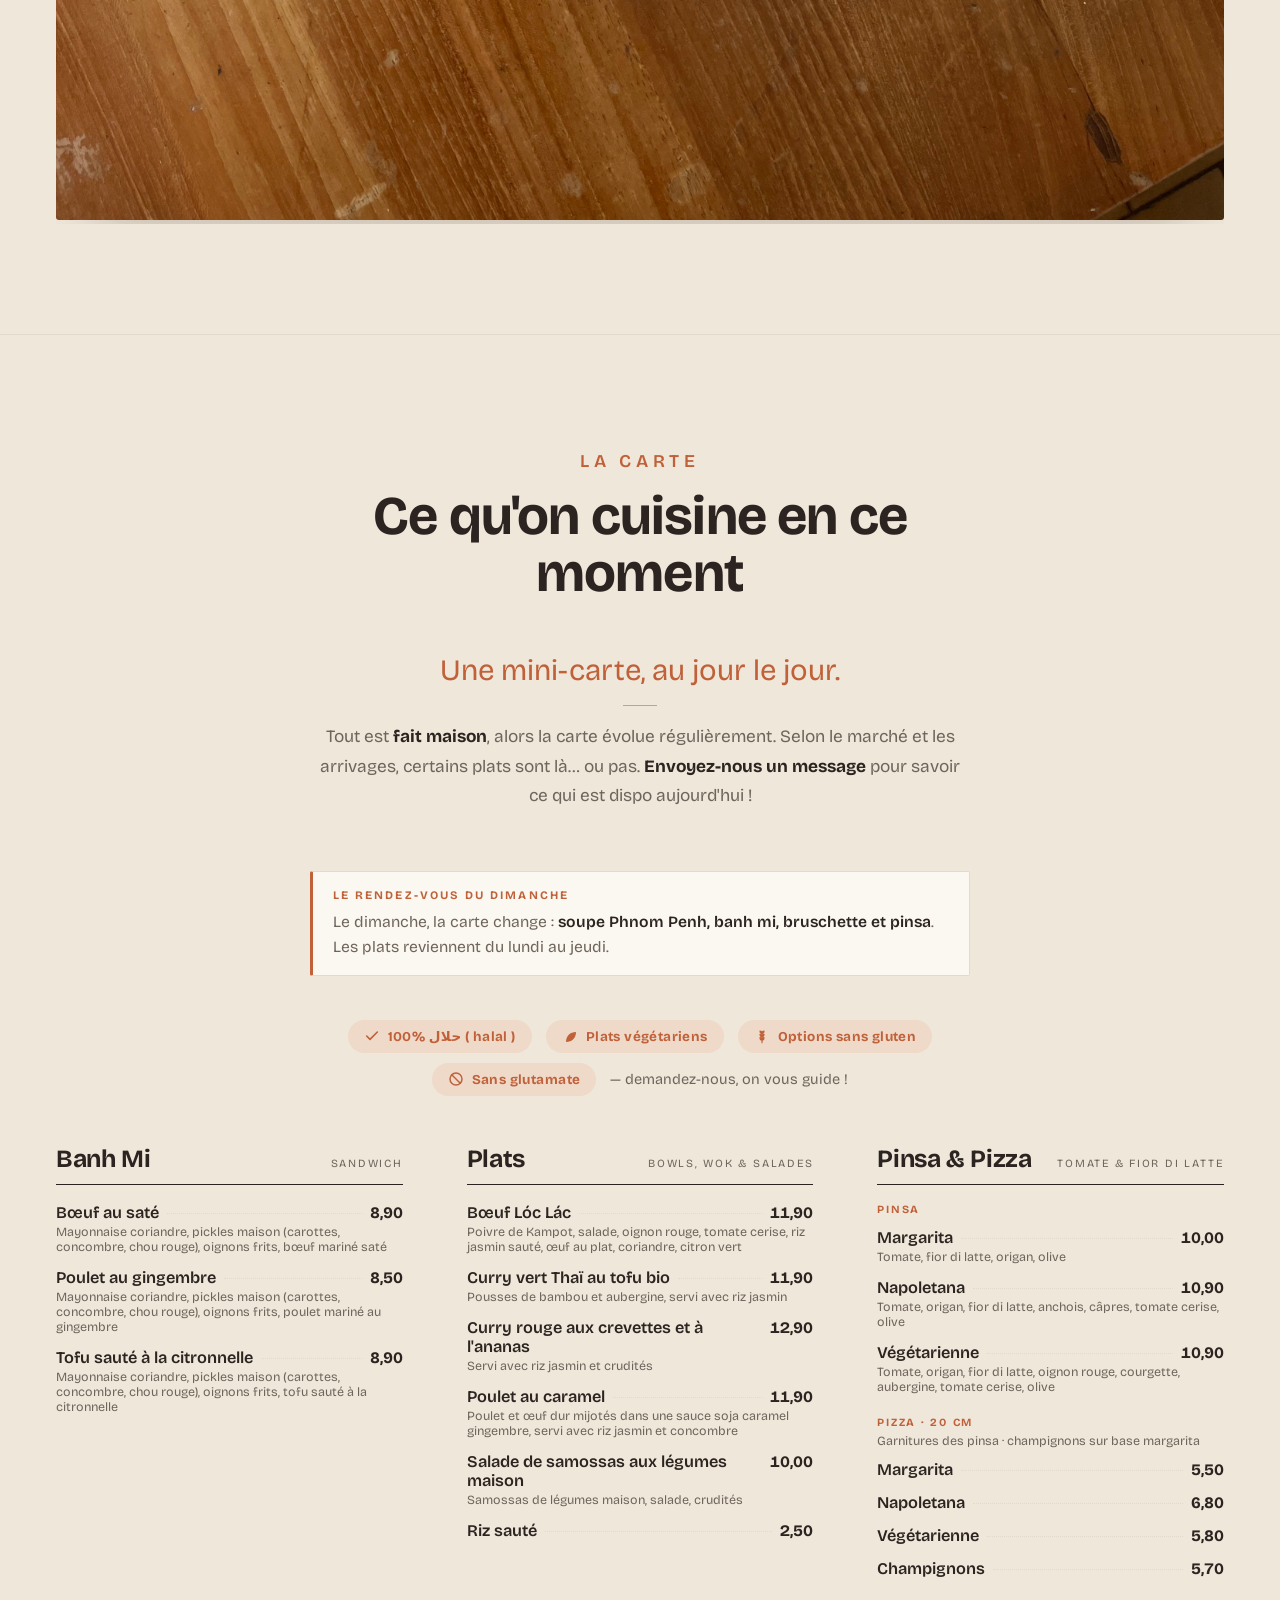
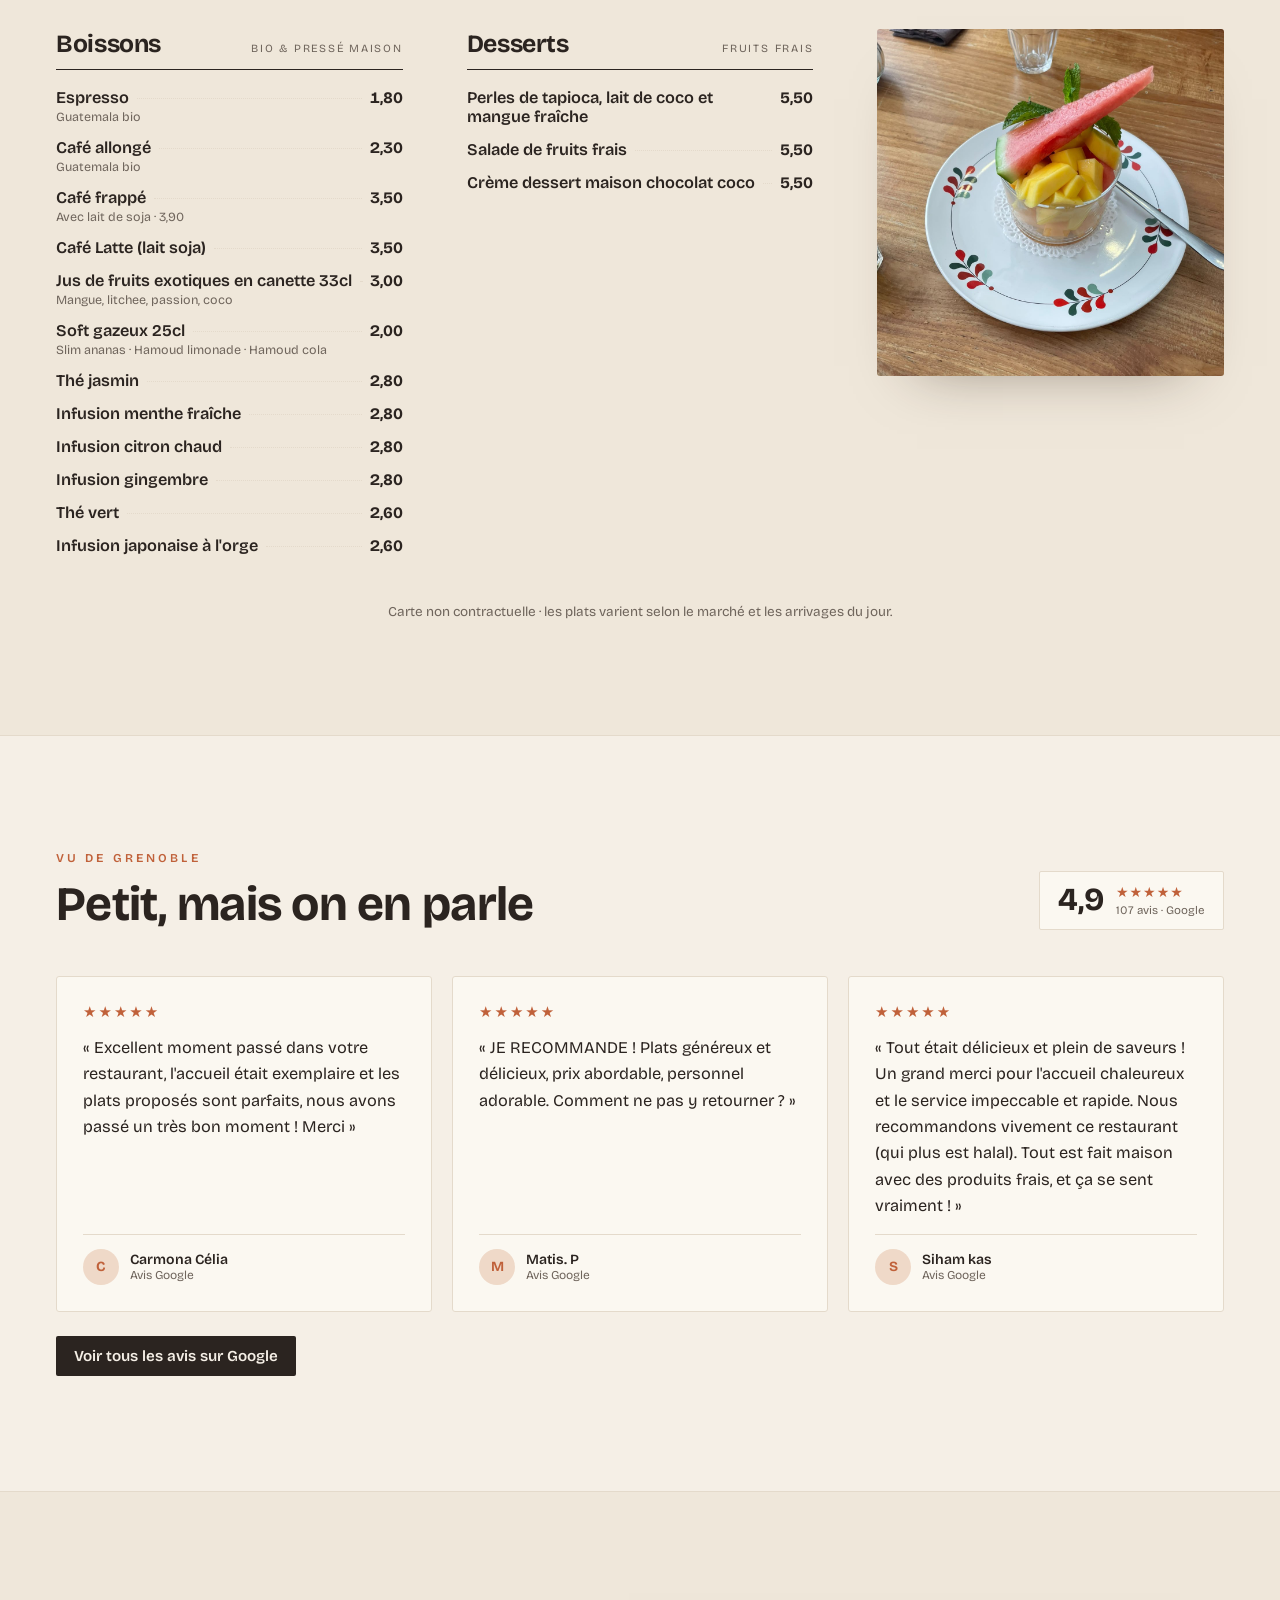
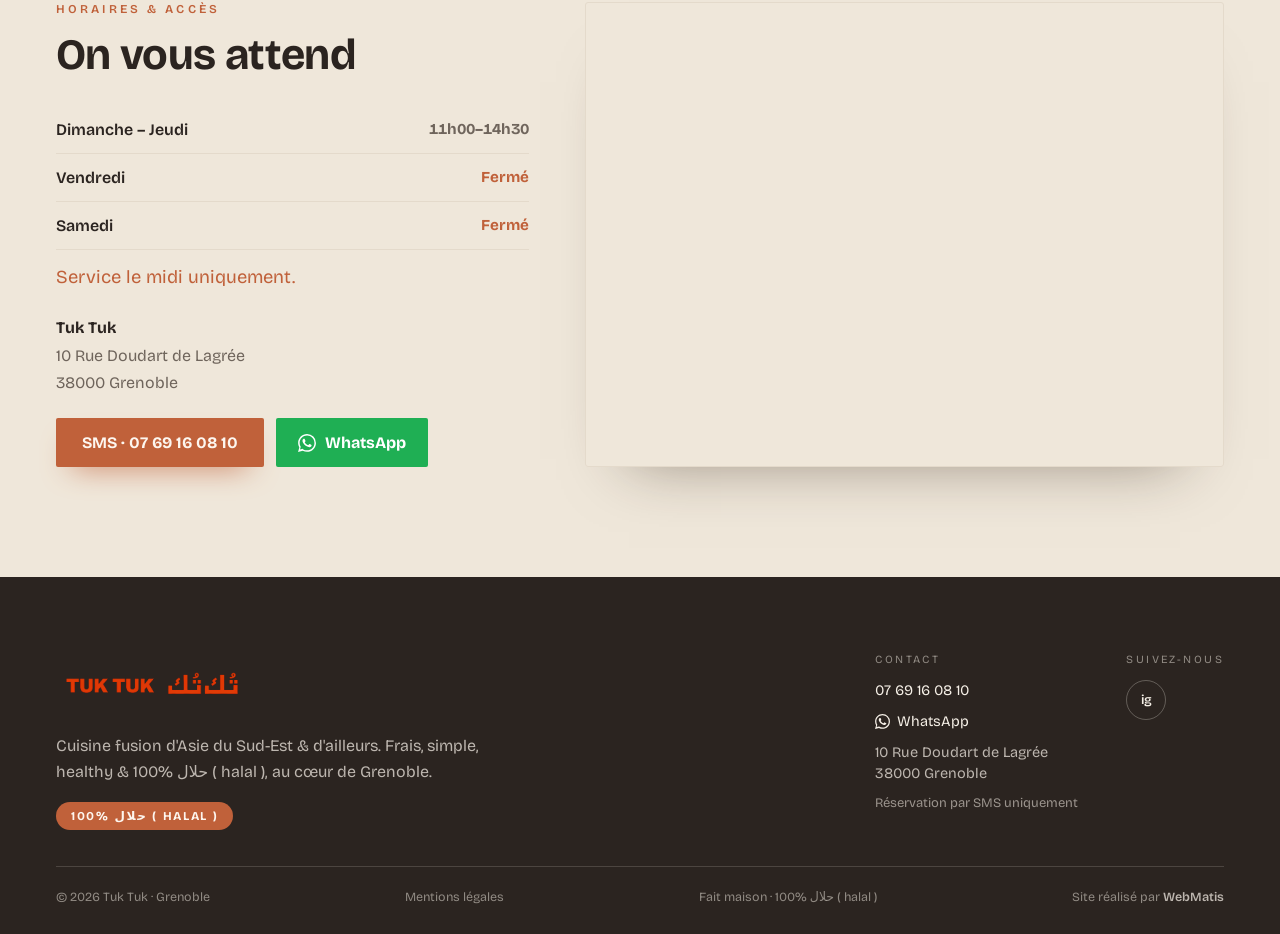
==== commit 07673b8f: "test 2 changement 22/11" ====
--- a/index.html
+++ b/index.html
@@ -1,509 +1,511 @@
-<!DOCTYPE html>
-<html lang="fr">
-<head>
-<meta charset="utf-8">
-<meta name="viewport" content="width=device-width, initial-scale=1">
-<title>Tuk Tuk — Cuisine fusion d'Asie du Sud-Est &amp; d'ailleurs, Grenoble</title>
-<meta name="description" content="Tuk Tuk, restaurant fait maison à Grenoble. Banh mì, bowls, pinsa &amp; pizzas. Frais, simple, healthy et 100% halal.">
-<link rel="preconnect" href="https://fonts.googleapis.com">
-<link rel="preconnect" href="https://fonts.gstatic.com" crossorigin>
-<link href="https://fonts.googleapis.com/css2?family=Bricolage+Grotesque:opsz,wght@12..96,400;12..96,500;12..96,600;12..96,700;12..96,800&display=swap" rel="stylesheet">
-<link rel="stylesheet" href="style.css">
-<script type="application/ld+json">
-{
-  "@context": "https://schema.org",
-  "@type": "Restaurant",
-  "name": "Tuk Tuk",
-  "url": "https://tuktuk-grenoble.fr/",
-  "image": "https://tuktuk-grenoble.fr/assets/fusion.jpg",
-  "telephone": "+33769160810",
-  "priceRange": "€",
-  "servesCuisine": ["Asian Fusion", "Vietnamese", "Halal"],
-  "address": {
-    "@type": "PostalAddress",
-    "streetAddress": "10 Rue Doudart de Lagrée",
-    "addressLocality": "Grenoble",
-    "postalCode": "38000",
-    "addressCountry": "FR"
-  },
-  "sameAs": ["https://www.instagram.com/tuktukgrenoble"],
-  "openingHoursSpecification": [
-    {
-      "@type": "OpeningHoursSpecification",
-      "dayOfWeek": ["Monday", "Tuesday", "Wednesday", "Thursday", "Saturday"],
-      "opens": "09:30",
-      "closes": "14:30",
-      "validThrough": "2026-10-10"
-    },
-    {
-      "@type": "OpeningHoursSpecification",
-      "dayOfWeek": ["Sunday", "Monday", "Tuesday", "Wednesday", "Thursday"],
-      "opens": "11:00",
-      "closes": "14:30",
-      "validFrom": "2026-10-11"
-    }
-  ]
-}
-</script>
-</head>
-<body>
-<div id="root" style="--bg:#f5efe6;--bg-2:#efe7da;--surface:#fbf8f1;--ink:#2b2420;--ink-2:#6f655c;--line:#e4dacb;--accent:#c0613a;--accent-2:#a44e2c;--accent-ink:#fdf6ef;--accent-soft:#efd9c8;--nav-bg:rgba(245,239,230,.82);background:var(--bg);color:var(--ink);font-family:'Bricolage Grotesque',system-ui,sans-serif;-webkit-font-smoothing:antialiased;overflow-x:clip;">
-
-  <!-- NAV -->
-  <nav id="site-nav" style="position:sticky;top:0;z-index:50;display:flex;align-items:center;justify-content:space-between;gap:16px;padding:9px clamp(18px,5vw,56px);background:var(--nav-bg);backdrop-filter:saturate(160%) blur(12px);-webkit-backdrop-filter:saturate(160%) blur(12px);transition:box-shadow .3s ease;">
-    <a href="#top" aria-label="Tuk Tuk" style="display:flex;align-items:center;gap:12px;text-decoration:none;flex:none;">
-      <img class="nav-logo" src="assets/logo.png" alt="Tuk Tuk" style="display:block;height:92px;width:auto;">
-      <span class="nav-region" style="font-size:11px;letter-spacing:.32em;text-transform:uppercase;color:var(--ink-2);font-weight:600;padding-left:13px;border-left:1px solid var(--line);">Grenoble</span>
-    </a>
-    <div data-navlinks="1" class="navlinks" style="display:flex;align-items:center;gap:30px;font-size:14.5px;font-weight:500;letter-spacing:.01em;">
-      <a href="#carte" class="link-underline">La carte</a>
-      <a href="#maison" class="link-underline">Notre maison</a>
-      <a href="#galerie" class="link-underline">Galerie</a>
-      <a href="#avis" class="link-underline">Avis</a>
-      <a href="#acces" class="link-underline">Accès</a>
-    </div>
-    <a href="sms:0769160810" class="btn-accent nav-phone" style="display:inline-flex;align-items:center;gap:9px;flex:none;text-decoration:none;font-weight:700;font-size:14.5px;letter-spacing:.01em;padding:11px 18px;border-radius:2px;white-space:nowrap;box-shadow:0 1px 0 rgba(0,0,0,.04);">
-      <svg viewBox="0 0 24 24" width="15" height="15" fill="none" stroke="currentColor" stroke-width="2" stroke-linejoin="round" style="flex:none;display:block;"><path d="M4 4h16a1 1 0 0 1 1 1v9a1 1 0 0 1-1 1H9l-4 4v-4H4a1 1 0 0 1-1-1V5a1 1 0 0 1 1-1Z"></path><circle cx="8.3" cy="9.6" r="0.6" fill="currentColor" stroke="none"></circle><circle cx="12" cy="9.6" r="0.6" fill="currentColor" stroke="none"></circle><circle cx="15.7" cy="9.6" r="0.6" fill="currentColor" stroke="none"></circle></svg>
-      <span class="nav-phone-text">07 69 16 08 10</span>
-    </a>
-    <button type="button" id="nav-burger" class="nav-burger" aria-label="Ouvrir le menu" aria-expanded="false" aria-controls="mobile-panel">
-      <span></span><span></span><span></span>
-    </button>
-  </nav>
-
-  <!-- MENU MOBILE -->
-  <div id="panel-backdrop" class="panel-backdrop"></div>
-  <aside id="mobile-panel" class="mobile-panel" aria-hidden="true" aria-label="Menu">
-    <div class="mobile-panel-head">
-      <span style="font-family:'Bricolage Grotesque',sans-serif;font-weight:700;font-size:1.25rem;color:var(--ink);">Menu</span>
-      <button type="button" id="panel-close" class="panel-close" aria-label="Fermer le menu">&times;</button>
-    </div>
-    <nav class="mobile-panel-links">
-      <a href="#carte" data-panel-link>La carte</a>
-      <a href="#maison" data-panel-link>Notre histoire</a>
-      <a href="#galerie" data-panel-link>Galerie</a>
-      <a href="#avis" data-panel-link>Avis</a>
-      <a href="#acces" data-panel-link>Nous trouver</a>
-      <a href="https://www.instagram.com/tuktukgrenoble" target="_blank" rel="noopener" data-panel-link>Instagram</a>
-    </nav>
-    <div class="mobile-panel-cta">
-      <a href="https://wa.me/33769160810" target="_blank" rel="noopener" class="btn-whatsapp" style="width:100%;"><svg viewBox="0 0 24 24" width="18" height="18" fill="currentColor" style="flex:none;display:block;"><path d="M.057 24l1.687-6.163a11.867 11.867 0 0 1-1.587-5.946C.16 5.335 5.495 0 12.05 0a11.817 11.817 0 0 1 8.413 3.488 11.824 11.824 0 0 1 3.48 8.414c-.003 6.557-5.338 11.892-11.893 11.892a11.9 11.9 0 0 1-5.688-1.448L.057 24zm6.597-3.807c1.676.995 3.276 1.591 5.392 1.592 5.448 0 9.886-4.434 9.889-9.885.002-5.462-4.415-9.89-9.881-9.892-5.452 0-9.887 4.434-9.889 9.884a9.86 9.86 0 0 0 1.51 5.26l-.999 3.648 3.736-.979zm11.387-5.464c-.074-.124-.272-.198-.57-.347-.297-.149-1.758-.868-2.031-.967-.272-.099-.47-.149-.669.149-.198.297-.768.967-.941 1.165-.173.198-.347.223-.644.074-.297-.149-1.255-.462-2.39-1.475-.883-.788-1.48-1.761-1.653-2.059-.173-.297-.018-.458.13-.606.134-.133.297-.347.446-.521.151-.172.2-.296.3-.495.099-.198.05-.372-.025-.521-.075-.148-.669-1.611-.916-2.206-.242-.579-.487-.501-.669-.51l-.57-.01c-.198 0-.52.074-.792.372s-1.04 1.016-1.04 2.479 1.065 2.876 1.213 3.074c.149.198 2.095 3.2 5.076 4.487.709.306 1.263.489 1.694.626.712.226 1.36.194 1.872.118.571-.085 1.758-.719 2.006-1.413.247-.694.247-1.289.173-1.413z"></path></svg>WhatsApp</a>
-      <a href="sms:0769160810" class="btn-outline" style="width:100%;justify-content:center;">SMS · 07 69 16 08 10</a>
-    </div>
-  </aside>
-
-  <!-- ANNONCE : changement d'horaires (s'efface tout seul apres la periode) -->
-  <div data-jusquau="2026-11-02" hidden style="background:var(--accent);color:var(--accent-ink);padding:13px clamp(18px,5vw,56px);">
-    <div style="max-width:1180px;margin:0 auto;display:flex;flex-wrap:wrap;align-items:center;justify-content:center;gap:6px 14px;text-align:center;font-size:clamp(.92rem,1.5vw,1rem);line-height:1.5;">
-      <span style="font-weight:800;letter-spacing:.1em;text-transform:uppercase;font-size:.78rem;">Nouveaux horaires</span>
-      <span>À partir du <strong>dimanche 11 octobre</strong> : ouvert du dimanche au jeudi, 11h00–14h30. Nouveau rendez-vous le dimanche.</span>
-      <a href="#acces" style="color:var(--accent-ink);font-weight:700;text-decoration:underline;text-underline-offset:3px;white-space:nowrap;">Voir les horaires</a>
-    </div>
-  </div>
-
-  <!-- HERO -->
-  <header id="top" class="hero-section" style="position:relative;padding:clamp(40px,7vw,86px) clamp(18px,5vw,56px) clamp(24px,4vw,48px);">
-    <div data-hero="1" class="hero-grid" style="display:grid;grid-template-columns:1.05fr .95fr;gap:clamp(28px,5vw,64px);align-items:center;max-width:1240px;margin:0 auto;">
-      <div data-reveal="1">
-        <div style="display:inline-flex;align-items:center;gap:10px;font-size:12px;font-weight:600;letter-spacing:.26em;text-transform:uppercase;color:var(--accent);margin-bottom:22px;">
-          <span style="width:26px;height:1.5px;background:var(--accent);display:inline-block;"></span>Grenoble · fait maison
-        </div>
-        <h1 style="font-family:'Bricolage Grotesque',sans-serif;font-weight:800;font-size:clamp(2.7rem,6.4vw,5rem);line-height:.98;letter-spacing:-.025em;margin:0 0 22px;color:var(--ink);">Cuisine fusion,<br><span style="color:var(--accent);">d'Asie du Sud-Est &amp; d'ailleurs</span></h1>
-        <p style="font-size:clamp(1.05rem,1.6vw,1.2rem);line-height:1.65;color:var(--ink-2);max-width:30em;margin:0 0 32px;">Frais, simple, healthy. On cuisine tout maison — banh mì, bowls, pinsa &amp; pizzas — et tout est <em style="font-style:normal;color:var(--ink);font-weight:600;">100% حلال ( halal )</em>.</p>
-        <div class="hero-cta" style="display:flex;flex-wrap:wrap;gap:14px;align-items:center;">
-          <a href="#carte" class="btn-accent btn-lg">Voir la carte
-            <svg viewBox="0 0 24 24" width="15" height="15" fill="none" stroke="currentColor" stroke-width="2.4" stroke-linecap="round" stroke-linejoin="round" style="flex:none;display:block;"><path d="M5 12h14M13 6l6 6-6 6"></path></svg>
-          </a>
-          <a href="https://wa.me/33769160810" target="_blank" rel="noopener" class="btn-whatsapp"><svg viewBox="0 0 24 24" width="18" height="18" fill="currentColor" style="flex:none;display:block;"><path d="M.057 24l1.687-6.163a11.867 11.867 0 0 1-1.587-5.946C.16 5.335 5.495 0 12.05 0a11.817 11.817 0 0 1 8.413 3.488 11.824 11.824 0 0 1 3.48 8.414c-.003 6.557-5.338 11.892-11.893 11.892a11.9 11.9 0 0 1-5.688-1.448L.057 24zm6.597-3.807c1.676.995 3.276 1.591 5.392 1.592 5.448 0 9.886-4.434 9.889-9.885.002-5.462-4.415-9.89-9.881-9.892-5.452 0-9.887 4.434-9.889 9.884a9.86 9.86 0 0 0 1.51 5.26l-.999 3.648 3.736-.979zm11.387-5.464c-.074-.124-.272-.198-.57-.347-.297-.149-1.758-.868-2.031-.967-.272-.099-.47-.149-.669.149-.198.297-.768.967-.941 1.165-.173.198-.347.223-.644.074-.297-.149-1.255-.462-2.39-1.475-.883-.788-1.48-1.761-1.653-2.059-.173-.297-.018-.458.13-.606.134-.133.297-.347.446-.521.151-.172.2-.296.3-.495.099-.198.05-.372-.025-.521-.075-.148-.669-1.611-.916-2.206-.242-.579-.487-.501-.669-.51l-.57-.01c-.198 0-.52.074-.792.372s-1.04 1.016-1.04 2.479 1.065 2.876 1.213 3.074c.149.198 2.095 3.2 5.076 4.487.709.306 1.263.489 1.694.626.712.226 1.36.194 1.872.118.571-.085 1.758-.719 2.006-1.413.247-.694.247-1.289.173-1.413z"></path></svg>WhatsApp</a>
-        </div>
-        <p style="font-size:13px;color:var(--ink-2);margin:18px 0 0;letter-spacing:.01em;">Réservation par SMS uniquement · 07 69 16 08 10</p>
-      </div>
-      <div data-reveal="1" style="position:relative;">
-        <div style="position:relative;border-radius:3px;overflow:hidden;box-shadow:0 40px 70px -40px rgba(50,33,20,.55);">
-          <img src="assets/fusion.jpg" alt="Bruschette et banh mì maison chez Tuk Tuk" style="width:100%;aspect-ratio:4/4.6;object-fit:cover;background:var(--accent-soft);">
-        </div>
-        <div style="position:absolute;right:-12px;bottom:22px;display:flex;align-items:center;gap:9px;background:var(--surface);border:1px solid var(--line);padding:9px 13px;border-radius:2px;box-shadow:0 18px 36px -24px rgba(50,33,20,.5);">
-          <span style="font-family:'Bricolage Grotesque',sans-serif;font-weight:700;font-size:1.5rem;line-height:1;color:var(--ink);">4,9</span>
-          <div>
-            <div style="color:var(--accent);font-size:12px;letter-spacing:1px;">★★★★★</div>
-            <div style="font-size:10.5px;color:var(--ink-2);letter-spacing:.03em;margin-top:2px;">Avis Google</div>
-          </div>
-        </div>
-      </div>
-    </div>
-  </header>
-
-  <!-- BANDEAU -->
-  <div style="background:var(--accent);color:var(--accent-ink);overflow:hidden;white-space:nowrap;padding:13px 0;">
-    <div style="display:inline-flex;gap:48px;animation:tt-marquee 32s linear infinite;will-change:transform;">
-      <span style="display:inline-flex;gap:48px;font-family:'Bricolage Grotesque',sans-serif;font-size:1.4rem;">
-        <span>Fait maison&nbsp; · &nbsp;Frais &amp; healthy</span><span>·</span><span>100% حلال ( halal )</span><span>·</span><span>D'Asie du Sud-Est &amp; d'ailleurs</span><span>·</span><span>Banh mì · Bowls · Pinsa &amp; pizzas</span><span>·</span>
-      </span>
-      <span aria-hidden="true" style="display:inline-flex;gap:48px;font-family:'Bricolage Grotesque',sans-serif;font-size:1.4rem;">
-        <span>Fait maison&nbsp; · &nbsp;Frais &amp; healthy</span><span>·</span><span>100% حلال ( halal )</span><span>·</span><span>D'Asie du Sud-Est &amp; d'ailleurs</span><span>·</span><span>Banh mì · Bowls · Pinsa &amp; pizzas</span><span>·</span>
-      </span>
-    </div>
-  </div>
-
-  <!-- NOTRE MAISON -->
-  <section id="maison" style="padding:clamp(56px,9vw,120px) clamp(18px,5vw,56px);">
-    <div data-split="1" class="split-grid" style="display:grid;grid-template-columns:.92fr 1.08fr;gap:clamp(28px,5vw,72px);align-items:center;max-width:1240px;margin:0 auto;">
-      <div data-reveal="1" style="position:relative;">
-        <img src="assets/notre-maison.jpg" alt="Bowls maison à partager chez Tuk Tuk" style="width:100%;aspect-ratio:4/4.7;object-fit:cover;border-radius:3px;box-shadow:0 40px 70px -44px rgba(50,33,20,.5);background:var(--accent-soft);">
-      </div>
-      <div data-reveal="1">
-        <div style="font-size:12px;font-weight:600;letter-spacing:.26em;text-transform:uppercase;color:var(--accent);margin-bottom:18px;">Notre maison</div>
-        <h2 style="font-family:'Bricolage Grotesque',sans-serif;font-weight:700;letter-spacing:-.015em;font-size:clamp(2rem,4vw,3.1rem);line-height:1.08;margin:0 0 22px;color:var(--ink);">Une table familiale,<br>au cœur de Grenoble</h2>
-        <p style="font-size:1.1rem;line-height:1.72;color:var(--ink-2);margin:0 0 18px;max-width:34em;">Chez Tuk Tuk, on cuisine comme à la maison : des produits frais, des saveurs fusion entre l'Asie du Sud-Est et d'ailleurs, et l'envie de vous faire plaisir. Banh mì croustillants, bowls généreux, pinsa dorées, perles de coco…</p>
-        <p style="font-size:1.1rem;line-height:1.72;color:var(--ink-2);margin:0 0 28px;max-width:34em;">Rien n'est figé. On suit le marché et l'inspiration du jour — alors la carte bouge, et c'est tant mieux : c'est toujours frais.</p>
-        <div style="display:flex;flex-wrap:wrap;gap:12px;">
-          <span style="display:inline-flex;align-items:center;gap:8px;font-size:14px;font-weight:600;color:var(--ink);background:var(--surface);border:1px solid var(--line);padding:9px 15px;border-radius:2px;">Fait maison</span>
-          <span style="display:inline-flex;align-items:center;gap:8px;font-size:14px;font-weight:600;color:var(--ink);background:var(--surface);border:1px solid var(--line);padding:9px 15px;border-radius:2px;">Frais &amp; healthy</span>
-          <span style="display:inline-flex;align-items:center;gap:8px;font-size:14px;font-weight:600;color:var(--ink);background:var(--surface);border:1px solid var(--line);padding:9px 15px;border-radius:2px;">Convivial &amp; familial</span>
-        </div>
-      </div>
-    </div>
-  </section>
-
-  <!-- GALERIE -->
-  <section id="galerie" style="background:var(--bg-2);padding:clamp(56px,9vw,110px) clamp(18px,5vw,56px);border-top:1px solid var(--line);">
-    <div style="max-width:1240px;margin:0 auto;">
-      <div data-reveal="1" style="display:flex;align-items:flex-end;justify-content:space-between;gap:18px;flex-wrap:wrap;margin-bottom:clamp(26px,4vw,40px);">
-        <div>
-          <div style="font-size:12px;font-weight:600;letter-spacing:.26em;text-transform:uppercase;color:var(--accent);margin-bottom:14px;">Galerie</div>
-          <h2 style="font-family:'Bricolage Grotesque',sans-serif;font-weight:700;letter-spacing:-.015em;font-size:clamp(2rem,4vw,3.1rem);line-height:1.08;margin:0;color:var(--ink);">En images</h2>
-        </div>
-        <div style="display:flex;align-items:center;gap:14px;flex:none;">
-          <span id="galerie-counter" style="font-size:13px;font-weight:600;color:var(--ink-2);font-feature-settings:'tnum';">1/10</span>
-          <div style="display:flex;gap:10px;">
-            <button type="button" class="galerie-arrow galerie-arrow-prev" aria-label="Photo précédente">‹</button>
-            <button type="button" class="galerie-arrow galerie-arrow-next" aria-label="Photo suivante">›</button>
-          </div>
-        </div>
-      </div>
-      <div data-reveal="1" id="galerie-track" class="galerie-track">
-        <img class="galerie-img" src="assets/galerie/photo-banh-mi.jpg" alt="Banh mì maison chez Tuk Tuk, vus du dessus">
-        <img class="galerie-img" src="assets/galerie/photo-larb.jpg" alt="Salade de poulet façon Larb chez Tuk Tuk">
-        <img class="galerie-img" src="assets/galerie/photo-the-glace.jpg" alt="Thé glacé maison chez Tuk Tuk">
-        <img class="galerie-img" src="assets/galerie/photo-salle.jpg" alt="La salle du restaurant Tuk Tuk, Grenoble">
-        <img class="galerie-img" src="assets/galerie/photo-1.jpg" alt="Bruschette maison et banh mì vus du dessus chez Tuk Tuk">
-        <img class="galerie-img" src="assets/galerie/photo-2.jpg" alt="Bruschette maison et banh mì coupés en salle chez Tuk Tuk">
-        <img class="galerie-img" src="assets/galerie/photo-3.jpg" alt="Panna cotta maison à la mangue et grenade chez Tuk Tuk">
-        <img class="galerie-img" src="assets/galerie/photo-4.jpg" alt="Panna cotta maison servie en salle chez Tuk Tuk">
-        <img class="galerie-img" src="assets/galerie/photo-5.jpg" alt="Dessert frais aux fruits, mangue, melon et grenade chez Tuk Tuk">
-        <img class="galerie-img" src="assets/galerie/photo-6.jpg" alt="Dessert frais aux fruits servi en salle chez Tuk Tuk">
-      </div>
-    </div>
-  </section>
-
-  <!-- LA CARTE -->
-  <section id="carte" style="background:var(--bg-2);padding:clamp(56px,9vw,120px) clamp(18px,5vw,56px);border-top:1px solid var(--line);border-bottom:1px solid var(--line);">
-    <div style="max-width:1180px;margin:0 auto;">
-      <div data-reveal="1" style="text-align:center;max-width:46em;margin:0 auto clamp(34px,4vw,52px);">
-        <div style="font-size: 18px; font-weight: 600; letter-spacing: .26em; text-transform: uppercase; color: var(--accent); margin-bottom: 16px">La carte</div>
-        <h2 style="font-family:'Bricolage Grotesque',sans-serif;font-weight:700;letter-spacing:-.015em;font-size:clamp(2.2rem,4.6vw,3.4rem);line-height:1.05;margin:0 0 16px;color:var(--ink);">Ce qu'on cuisine en ce moment</h2>
-      </div>
-
-      <!-- Carte du jour note -->
-      <div data-reveal="1" style="text-align:center;max-width:660px;margin:0 auto clamp(40px,5vw,60px);">
-        <div style="font-family:'Bricolage Grotesque',sans-serif;font-size:clamp(1.4rem,2.6vw,1.85rem);color:var(--accent);line-height:1.2;margin-bottom:14px;">Une mini-carte, au jour le jour.</div>
-        <span style="display:inline-block;width:34px;height:1.5px;background:var(--accent);opacity:.55;margin-bottom:16px;vertical-align:middle;"></span>
-        <p style="font-size:clamp(1rem,1.5vw,1.08rem);line-height:1.7;color:var(--ink-2);margin:0;">Tout est <strong style="color:var(--ink);font-weight:700;">fait maison</strong>, alors la carte évolue régulièrement. Selon le marché et les arrivages, certains plats sont là… ou pas. <strong style="color:var(--ink);font-weight:700;">Envoyez-nous un message</strong> pour savoir ce qui est dispo aujourd'hui&nbsp;!</p>
-      </div>
-
-      <div data-reveal="1" style="max-width:660px;margin:0 auto clamp(30px,4vw,44px);background:var(--surface);border:1px solid var(--line);border-left:3px solid var(--accent);border-radius:2px;padding:16px 20px;text-align:left;">
-        <div style="font-size:11.5px;font-weight:700;letter-spacing:.18em;text-transform:uppercase;color:var(--accent);margin-bottom:7px;">Le rendez-vous du dimanche</div>
-        <p style="font-size:.98rem;line-height:1.6;color:var(--ink-2);margin:0;">Le dimanche, la carte change : <strong style="color:var(--ink);font-weight:600;">soupe Phnom Penh, banh mi, bruschette et pinsa</strong>. Les plats reviennent du lundi au jeudi.</p>
-      </div>
-      <div data-reveal="1" style="display:flex;flex-wrap:wrap;align-items:center;justify-content:center;gap:10px 14px;max-width:680px;margin:0 auto clamp(34px,4vw,48px);">
-        <span style="display:inline-flex;align-items:center;gap:8px;font-size:13.5px;font-weight:700;letter-spacing:.03em;color:var(--accent);background:var(--accent-soft);border-radius:40px;padding:8px 16px;"><svg viewBox="0 0 24 24" width="16" height="16" fill="none" stroke="currentColor" stroke-width="2.4" stroke-linecap="round" stroke-linejoin="round" style="flex:none;display:block;"><path d="M20 6 9 17l-5-5"></path></svg>100% حلال ( halal )</span>
-        <span style="display:inline-flex;align-items:center;gap:8px;font-size:13.5px;font-weight:700;letter-spacing:.03em;color:var(--accent);background:var(--accent-soft);border-radius:40px;padding:8px 16px;"><svg viewBox="0 0 24 24" width="16" height="16" fill="currentColor" style="flex:none;display:block;"><path d="M6 21C6 12 12 6 21 6 21 15 15 21 6 21Z"></path></svg>Plats végétariens</span>
-        <span style="display:inline-flex;align-items:center;gap:8px;font-size:13.5px;font-weight:700;letter-spacing:.03em;color:var(--accent);background:var(--accent-soft);border-radius:40px;padding:8px 16px;"><svg viewBox="0 0 24 24" width="16" height="16" fill="none" stroke="currentColor" stroke-width="1.7" stroke-linecap="round" stroke-linejoin="round" style="flex:none;display:block;"><path d="M12 22V8"></path><path d="M12 8c0-2 1.4-3.5 3-3.5C15 6.5 13.6 8 12 8Z"></path><path d="M12 8c0-2-1.4-3.5-3-3.5C9 6.5 10.4 8 12 8Z"></path><path d="M12 13c0-2 1.4-3.5 3-3.5C15 11.5 13.6 13 12 13Z"></path><path d="M12 13c0-2-1.4-3.5-3-3.5C9 11.5 10.4 13 12 13Z"></path><path d="M12 18c0-2 1.4-3.5 3-3.5C15 16.5 13.6 18 12 18Z"></path><path d="M12 18c0-2-1.4-3.5-3-3.5C9 16.5 10.4 18 12 18Z"></path></svg>Options sans gluten</span>
-        <span style="display:inline-flex;align-items:center;gap:8px;font-size:13.5px;font-weight:700;letter-spacing:.03em;color:var(--accent);background:var(--accent-soft);border-radius:40px;padding:8px 16px;"><svg viewBox="0 0 24 24" width="16" height="16" fill="none" stroke="currentColor" stroke-width="2.2" stroke-linecap="round" stroke-linejoin="round" style="flex:none;display:block;"><circle cx="12" cy="12" r="9"></circle><path d="M5.6 5.6l12.8 12.8"></path></svg>Sans glutamate</span>
-        <span style="font-size:14.5px;color:var(--ink-2);">— demandez-nous, on vous guide&nbsp;!</span>
-      </div>
-
-      <!-- Menu grid -->
-      <div data-reveal="1" style="display:grid;grid-template-columns:repeat(auto-fit,minmax(290px,1fr));gap:clamp(30px,4vw,52px) clamp(34px,5vw,64px);">
-
-        <!-- Banh Mi -->
-        <div>
-          <div style="display:flex;align-items:baseline;justify-content:space-between;gap:12px;margin-bottom:18px;border-bottom:1.5px solid var(--ink);padding-bottom:10px;">
-            <h3 style="font-family:'Bricolage Grotesque',sans-serif;font-weight:700;letter-spacing:-.015em;font-size:1.55rem;margin:0;color:var(--ink);">Banh Mi</h3>
-            <span style="font-size:11px;letter-spacing:.16em;text-transform:uppercase;color:var(--ink-2);">Sandwich</span>
-          </div>
-          <div style="display:flex;flex-direction:column;gap:14px;">
-            <div>
-              <div style="display:flex;align-items:baseline;gap:8px;"><span style="font-weight:600;font-size:1.02rem;color:var(--ink);">Bœuf au saté</span><span style="flex:1;border-bottom:1.5px dotted var(--line);transform:translateY(-4px);"></span><span style="font-family:'Bricolage Grotesque',sans-serif;font-weight:700;font-size:1rem;font-feature-settings:'tnum';color:var(--ink);">8,90</span></div>
-              <div style="font-size:12.5px;color:var(--ink-2);margin-top:2px;">Mayonnaise coriandre, pickles maison (carottes, concombre, chou rouge), oignons frits, bœuf mariné saté</div>
-            </div>
-            <div>
-              <div style="display:flex;align-items:baseline;gap:8px;"><span style="font-weight:600;font-size:1.02rem;color:var(--ink);">Poulet au gingembre</span><span style="flex:1;border-bottom:1.5px dotted var(--line);transform:translateY(-4px);"></span><span style="font-family:'Bricolage Grotesque',sans-serif;font-weight:700;font-size:1rem;font-feature-settings:'tnum';color:var(--ink);">8,50</span></div>
-              <div style="font-size:12.5px;color:var(--ink-2);margin-top:2px;">Mayonnaise coriandre, pickles maison (carottes, concombre, chou rouge), oignons frits, poulet mariné au gingembre</div>
-            </div>
-            <div>
-              <div style="display:flex;align-items:baseline;gap:8px;"><span style="font-weight:600;font-size:1.02rem;color:var(--ink);">Tofu sauté à la citronnelle</span><span style="flex:1;border-bottom:1.5px dotted var(--line);transform:translateY(-4px);"></span><span style="font-family:'Bricolage Grotesque',sans-serif;font-weight:700;font-size:1rem;font-feature-settings:'tnum';color:var(--ink);">8,90</span></div>
-              <div style="font-size:12.5px;color:var(--ink-2);margin-top:2px;">Mayonnaise coriandre, pickles maison (carottes, concombre, chou rouge), oignons frits, tofu sauté à la citronnelle</div>
-            </div>
-          </div>
-        </div>
-
-        <!-- Plats -->
-        <div>
-          <div style="display:flex;align-items:baseline;justify-content:space-between;gap:12px;margin-bottom:18px;border-bottom:1.5px solid var(--ink);padding-bottom:10px;">
-            <h3 style="font-family:'Bricolage Grotesque',sans-serif;font-weight:700;letter-spacing:-.015em;font-size:1.55rem;margin:0;color:var(--ink);">Plats</h3>
-            <span style="font-size:11px;letter-spacing:.16em;text-transform:uppercase;color:var(--ink-2);">Bowls, wok &amp; salades</span>
-          </div>
-          <div style="display:flex;flex-direction:column;gap:14px;">
-            <div>
-              <div style="display:flex;align-items:baseline;gap:8px;"><span style="font-weight:600;font-size:1.02rem;color:var(--ink);">Bœuf Lóc Lác</span><span style="flex:1;border-bottom:1.5px dotted var(--line);transform:translateY(-4px);"></span><span style="font-family:'Bricolage Grotesque',sans-serif;font-weight:700;font-size:1rem;font-feature-settings:'tnum';color:var(--ink);">11,90</span></div>
-              <div style="font-size:12.5px;color:var(--ink-2);margin-top:2px;">Poivre de Kampot, salade, oignon rouge, tomate cerise, riz jasmin sauté, œuf au plat, coriandre, citron vert</div>
-            </div>
-            <div>
-              <div style="display:flex;align-items:baseline;gap:8px;"><span style="font-weight:600;font-size:1.02rem;color:var(--ink);">Pad Kra Pao</span><span style="flex:1;border-bottom:1.5px dotted var(--line);transform:translateY(-4px);"></span><span style="font-family:'Bricolage Grotesque',sans-serif;font-weight:700;font-size:1rem;font-feature-settings:'tnum';color:var(--ink);">11,90</span></div>
-              <div style="font-size:12.5px;color:var(--ink-2);margin-top:2px;">Poulet haché sauté au basilic thaï, riz jasmin, œuf au plat</div>
-            </div>
-            <div>
-              <div style="display:flex;align-items:baseline;gap:8px;"><span style="font-weight:600;font-size:1.02rem;color:var(--ink);">Bobun bœuf ou crevettes</span><span style="flex:1;border-bottom:1.5px dotted var(--line);transform:translateY(-4px);"></span><span style="font-family:'Bricolage Grotesque',sans-serif;font-weight:700;font-size:1rem;font-feature-settings:'tnum';color:var(--ink);">10,90</span></div>
-              <div style="font-size:12.5px;color:var(--ink-2);margin-top:2px;">Salade, carotte, concombre, soja, menthe fraîche, cacahuète, vermicelles de riz, nem frais au poulet, bœuf mariné au saté ou crevettes, citron vert, coriandre</div>
-            </div>
-            <div>
-              <div style="display:flex;align-items:baseline;gap:8px;"><span style="font-weight:600;font-size:1.02rem;color:var(--ink);">Crevettes sautées à l'ananas</span><span style="flex:1;border-bottom:1.5px dotted var(--line);transform:translateY(-4px);"></span><span style="font-family:'Bricolage Grotesque',sans-serif;font-weight:700;font-size:1rem;font-feature-settings:'tnum';color:var(--ink);">11,90</span></div>
-              <div style="font-size:12.5px;color:var(--ink-2);margin-top:2px;">Poivron, oignon, ail, sauce tamarin, riz jasmin, crudités</div>
-            </div>
-            <div>
-              <div style="display:flex;align-items:baseline;gap:8px;"><span style="font-weight:600;font-size:1.02rem;color:var(--ink);">Salade de samossas aux légumes maison</span><span style="flex:1;border-bottom:1.5px dotted var(--line);transform:translateY(-4px);"></span><span style="font-family:'Bricolage Grotesque',sans-serif;font-weight:700;font-size:1rem;font-feature-settings:'tnum';color:var(--ink);">10,00</span></div>
-              <div style="font-size:12.5px;color:var(--ink-2);margin-top:2px;">Samossas de légumes maison, salade, crudités</div>
-            </div>
-            <div>
-              <div style="display:flex;align-items:baseline;gap:8px;"><span style="font-weight:600;font-size:1.02rem;color:var(--ink);">Riz sauté</span><span style="flex:1;border-bottom:1.5px dotted var(--line);transform:translateY(-4px);"></span><span style="font-family:'Bricolage Grotesque',sans-serif;font-weight:700;font-size:1rem;font-feature-settings:'tnum';color:var(--ink);">2,50</span></div>
-            </div>
-          </div>
-        </div>
-
-        <!-- Pinsa & Pizza -->
-        <div>
-          <div style="display:flex;align-items:baseline;justify-content:space-between;gap:12px;margin-bottom:18px;border-bottom:1.5px solid var(--ink);padding-bottom:10px;">
-            <h3 style="font-family:'Bricolage Grotesque',sans-serif;font-weight:700;letter-spacing:-.015em;font-size:1.55rem;margin:0;color:var(--ink);">Pinsa &amp; Pizza</h3>
-            <span style="font-size:11px;letter-spacing:.16em;text-transform:uppercase;color:var(--ink-2);">Tomate &amp; fior di latte</span>
-          </div>
-          <div style="font-size:11px;font-weight:700;letter-spacing:.16em;text-transform:uppercase;color:var(--accent);margin-bottom:12px;">Pinsa</div>
-          <div style="display:flex;flex-direction:column;gap:14px;">
-            <div>
-              <div style="display:flex;align-items:baseline;gap:8px;"><span style="font-weight:600;font-size:1.02rem;color:var(--ink);">Margarita</span><span style="flex:1;border-bottom:1.5px dotted var(--line);transform:translateY(-4px);"></span><span style="font-family:'Bricolage Grotesque',sans-serif;font-weight:700;font-size:1rem;font-feature-settings:'tnum';color:var(--ink);">10,00</span></div>
-              <div style="font-size:12.5px;color:var(--ink-2);margin-top:2px;">Tomate, fior di latte, origan, olive</div>
-            </div>
-            <div>
-              <div style="display:flex;align-items:baseline;gap:8px;"><span style="font-weight:600;font-size:1.02rem;color:var(--ink);">Napoletana</span><span style="flex:1;border-bottom:1.5px dotted var(--line);transform:translateY(-4px);"></span><span style="font-family:'Bricolage Grotesque',sans-serif;font-weight:700;font-size:1rem;font-feature-settings:'tnum';color:var(--ink);">10,90</span></div>
-              <div style="font-size:12.5px;color:var(--ink-2);margin-top:2px;">Tomate, origan, fior di latte, anchois, câpres, tomate cerise, olive</div>
-            </div>
-            <div>
-              <div style="display:flex;align-items:baseline;gap:8px;"><span style="font-weight:600;font-size:1.02rem;color:var(--ink);">Végétarienne</span><span style="flex:1;border-bottom:1.5px dotted var(--line);transform:translateY(-4px);"></span><span style="font-family:'Bricolage Grotesque',sans-serif;font-weight:700;font-size:1rem;font-feature-settings:'tnum';color:var(--ink);">10,90</span></div>
-              <div style="font-size:12.5px;color:var(--ink-2);margin-top:2px;">Tomate, origan, fior di latte, oignon rouge, courgette, aubergine, tomate cerise, olive</div>
-            </div>
-          </div>
-          <div style="font-size:11px;font-weight:700;letter-spacing:.16em;text-transform:uppercase;color:var(--accent);margin:22px 0 4px;">Pizza · 20 cm</div>
-          <div style="font-size:12.5px;color:var(--ink-2);margin-bottom:12px;">Garnitures des pinsa · champignons sur base margarita</div>
-          <div style="display:flex;flex-direction:column;gap:14px;">
-            <div style="display:flex;align-items:baseline;gap:8px;"><span style="font-weight:600;font-size:1.02rem;color:var(--ink);">Margarita</span><span style="flex:1;border-bottom:1.5px dotted var(--line);transform:translateY(-4px);"></span><span style="font-family:'Bricolage Grotesque',sans-serif;font-weight:700;font-size:1rem;font-feature-settings:'tnum';color:var(--ink);">5,50</span></div>
-            <div style="display:flex;align-items:baseline;gap:8px;"><span style="font-weight:600;font-size:1.02rem;color:var(--ink);">Napoletana</span><span style="flex:1;border-bottom:1.5px dotted var(--line);transform:translateY(-4px);"></span><span style="font-family:'Bricolage Grotesque',sans-serif;font-weight:700;font-size:1rem;font-feature-settings:'tnum';color:var(--ink);">6,80</span></div>
-            <div style="display:flex;align-items:baseline;gap:8px;"><span style="font-weight:600;font-size:1.02rem;color:var(--ink);">Végétarienne</span><span style="flex:1;border-bottom:1.5px dotted var(--line);transform:translateY(-4px);"></span><span style="font-family:'Bricolage Grotesque',sans-serif;font-weight:700;font-size:1rem;font-feature-settings:'tnum';color:var(--ink);">5,80</span></div>
-            <div style="display:flex;align-items:baseline;gap:8px;"><span style="font-weight:600;font-size:1.02rem;color:var(--ink);">Champignons</span><span style="flex:1;border-bottom:1.5px dotted var(--line);transform:translateY(-4px);"></span><span style="font-family:'Bricolage Grotesque',sans-serif;font-weight:700;font-size:1rem;font-feature-settings:'tnum';color:var(--ink);">5,70</span></div>
-          </div>
-        </div>
-
-        <!-- Boissons -->
-        <div>
-          <div style="display:flex;align-items:baseline;justify-content:space-between;gap:12px;margin-bottom:18px;border-bottom:1.5px solid var(--ink);padding-bottom:10px;">
-            <h3 style="font-family:'Bricolage Grotesque',sans-serif;font-weight:700;letter-spacing:-.015em;font-size:1.55rem;margin:0;color:var(--ink);">Boissons</h3>
-            <span style="font-size:11px;letter-spacing:.16em;text-transform:uppercase;color:var(--ink-2);">Bio &amp; pressé maison</span>
-          </div>
-          <div style="display:flex;flex-direction:column;gap:14px;">
-            <div>
-              <div style="display:flex;align-items:baseline;gap:8px;"><span style="font-weight:600;font-size:1.02rem;color:var(--ink);">Espresso</span><span style="flex:1;border-bottom:1.5px dotted var(--line);transform:translateY(-4px);"></span><span style="font-family:'Bricolage Grotesque',sans-serif;font-weight:700;font-size:1rem;font-feature-settings:'tnum';color:var(--ink);">1,80</span></div>
-              <div style="font-size:12.5px;color:var(--ink-2);margin-top:2px;">Guatemala bio</div>
-            </div>
-            <div>
-              <div style="display:flex;align-items:baseline;gap:8px;"><span style="font-weight:600;font-size:1.02rem;color:var(--ink);">Café allongé</span><span style="flex:1;border-bottom:1.5px dotted var(--line);transform:translateY(-4px);"></span><span style="font-family:'Bricolage Grotesque',sans-serif;font-weight:700;font-size:1rem;font-feature-settings:'tnum';color:var(--ink);">2,30</span></div>
-              <div style="font-size:12.5px;color:var(--ink-2);margin-top:2px;">Guatemala bio</div>
-            </div>
-            <div>
-              <div style="display:flex;align-items:baseline;gap:8px;"><span style="font-weight:600;font-size:1.02rem;color:var(--ink);">Café frappé</span><span style="flex:1;border-bottom:1.5px dotted var(--line);transform:translateY(-4px);"></span><span style="font-family:'Bricolage Grotesque',sans-serif;font-weight:700;font-size:1rem;font-feature-settings:'tnum';color:var(--ink);">3,50</span></div>
-              <div style="font-size:12.5px;color:var(--ink-2);margin-top:2px;">Avec lait de soja &middot; 3,90</div>
-            </div>
-            <div style="display:flex;align-items:baseline;gap:8px;"><span style="font-weight:600;font-size:1.02rem;color:var(--ink);">Café Latte (lait soja)</span><span style="flex:1;border-bottom:1.5px dotted var(--line);transform:translateY(-4px);"></span><span style="font-family:'Bricolage Grotesque',sans-serif;font-weight:700;font-size:1rem;font-feature-settings:'tnum';color:var(--ink);">3,50</span></div>
-            <div>
-              <div style="display:flex;align-items:baseline;gap:8px;"><span style="font-weight:600;font-size:1.02rem;color:var(--ink);">Thé glacé maison</span><span style="flex:1;border-bottom:1.5px dotted var(--line);transform:translateY(-4px);"></span><span style="font-family:'Bricolage Grotesque',sans-serif;font-weight:700;font-size:1rem;font-feature-settings:'tnum';color:var(--ink);">3,70</span></div>
-              <div style="font-size:12.5px;color:var(--ink-2);margin-top:2px;">Thé noir ou thé vert, menthe fraîche, gingembre bio</div>
-            </div>
-            <div>
-              <div style="display:flex;align-items:baseline;gap:8px;"><span style="font-weight:600;font-size:1.02rem;color:var(--ink);">Thé glacé maison citron &amp; miel</span><span style="flex:1;border-bottom:1.5px dotted var(--line);transform:translateY(-4px);"></span><span style="font-family:'Bricolage Grotesque',sans-serif;font-weight:700;font-size:1rem;font-feature-settings:'tnum';color:var(--ink);">4,00</span></div>
-              <div style="font-size:12.5px;color:var(--ink-2);margin-top:2px;">Thé noir ou thé vert, menthe fraîche, gingembre bio, citron &amp; miel</div>
-            </div>
-            <div>
-              <div style="display:flex;align-items:baseline;gap:8px;"><span style="font-weight:600;font-size:1.02rem;color:var(--ink);">Jus de fruits frais du jour 33cl</span><span style="flex:1;border-bottom:1.5px dotted var(--line);transform:translateY(-4px);"></span><span style="font-family:'Bricolage Grotesque',sans-serif;font-weight:700;font-size:1rem;font-feature-settings:'tnum';color:var(--ink);">4,90</span></div>
-              <div style="font-size:12.5px;color:var(--ink-2);margin-top:2px;">Orange, ananas, banane, menthe fraîche, gingembre bio · 50cl (+1€)</div>
-            </div>
-            <div>
-              <div style="display:flex;align-items:baseline;gap:8px;"><span style="font-weight:600;font-size:1.02rem;color:var(--ink);">Jus de fruits exotiques en canette 33cl</span><span style="flex:1;border-bottom:1.5px dotted var(--line);transform:translateY(-4px);"></span><span style="font-family:'Bricolage Grotesque',sans-serif;font-weight:700;font-size:1rem;font-feature-settings:'tnum';color:var(--ink);">3,00</span></div>
-              <div style="font-size:12.5px;color:var(--ink-2);margin-top:2px;">Mangue, litchee, passion, coco</div>
-            </div>
-            <div>
-              <div style="display:flex;align-items:baseline;gap:8px;"><span style="font-weight:600;font-size:1.02rem;color:var(--ink);">Soft gazeux 25cl</span><span style="flex:1;border-bottom:1.5px dotted var(--line);transform:translateY(-4px);"></span><span style="font-family:'Bricolage Grotesque',sans-serif;font-weight:700;font-size:1rem;font-feature-settings:'tnum';color:var(--ink);">2,00</span></div>
-              <div style="font-size:12.5px;color:var(--ink-2);margin-top:2px;">Slim ananas · Hamoud limonade · Hamoud cola</div>
-            </div>
-            <div>
-              <div style="display:flex;align-items:baseline;gap:8px;"><span style="font-weight:600;font-size:1.02rem;color:var(--ink);">Infusion menthe fraîche</span><span style="flex:1;border-bottom:1.5px dotted var(--line);transform:translateY(-4px);"></span><span style="font-family:'Bricolage Grotesque',sans-serif;font-weight:700;font-size:1rem;font-feature-settings:'tnum';color:var(--ink);">2,30</span></div>
-              <div style="font-size:12.5px;color:var(--ink-2);margin-top:2px;">+ gingembre bio (+0,30€) · ou + gingembre bio &amp; miel (+0,60€)</div>
-            </div>
-          </div>
-        </div>
-
-        <!-- Desserts -->
-        <div>
-          <div style="display:flex;align-items:baseline;justify-content:space-between;gap:12px;margin-bottom:18px;border-bottom:1.5px solid var(--ink);padding-bottom:10px;">
-            <h3 style="font-family:'Bricolage Grotesque',sans-serif;font-weight:700;letter-spacing:-.015em;font-size:1.55rem;margin:0;color:var(--ink);">Desserts</h3>
-            <span style="font-size:11px;letter-spacing:.16em;text-transform:uppercase;color:var(--ink-2);">Fruits frais</span>
-          </div>
-          <div style="display:flex;flex-direction:column;gap:14px;">
-            <div style="display:flex;align-items:baseline;gap:8px;"><span style="font-weight:600;font-size:1.02rem;color:var(--ink);">Perles de tapioca, lait de coco et mangue fraîche</span><span style="flex:1;border-bottom:1.5px dotted var(--line);transform:translateY(-4px);"></span><span style="font-family:'Bricolage Grotesque',sans-serif;font-weight:700;font-size:1rem;font-feature-settings:'tnum';color:var(--ink);">5,50</span></div>
-            <div style="display:flex;align-items:baseline;gap:8px;"><span style="font-weight:600;font-size:1.02rem;color:var(--ink);">Salade de fruits frais</span><span style="flex:1;border-bottom:1.5px dotted var(--line);transform:translateY(-4px);"></span><span style="font-family:'Bricolage Grotesque',sans-serif;font-weight:700;font-size:1rem;font-feature-settings:'tnum';color:var(--ink);">5,50</span></div>
-            <div style="display:flex;align-items:baseline;gap:8px;"><span style="font-weight:600;font-size:1.02rem;color:var(--ink);">Tofu soyeux, caramel, gingembre</span><span style="flex:1;border-bottom:1.5px dotted var(--line);transform:translateY(-4px);"></span><span style="font-family:'Bricolage Grotesque',sans-serif;font-weight:700;font-size:1rem;font-feature-settings:'tnum';color:var(--ink);">5,50</span></div>
-          </div>
-        </div>
-
-        <!-- Dessert image card -->
-        <div style="border-radius:3px;overflow:hidden;aspect-ratio:1/1;box-shadow:0 30px 56px -40px rgba(50,33,20,.5);background:var(--accent-soft);">
-          <img src="assets/dessert-coco.jpg" alt="Perles de coco, mangue &amp; grenade" style="width:100%;height:100%;object-fit:cover;display:block;">
-        </div>
-
-      </div>
-
-      <p data-reveal="1" style="text-align:center;font-size:13.5px;color:var(--ink-2);margin:clamp(34px,4vw,48px) auto 0;max-width:40em;">Carte non contractuelle · les plats varient selon le marché et les arrivages du jour.</p>
-    </div>
-  </section>
-
-  <!-- AVIS -->
-  <section id="avis" style="padding:clamp(56px,9vw,120px) clamp(18px,5vw,56px);">
-    <div style="max-width:1180px;margin:0 auto;">
-      <div data-reveal="1" style="display:flex;flex-wrap:wrap;align-items:flex-end;justify-content:space-between;gap:18px;margin-bottom:clamp(30px,4vw,46px);">
-        <div>
-          <div style="font-size:12px;font-weight:600;letter-spacing:.26em;text-transform:uppercase;color:var(--accent);margin-bottom:14px;">Vu de Grenoble</div>
-          <h2 style="font-family:'Bricolage Grotesque',sans-serif;font-weight:700;letter-spacing:-.015em;font-size:clamp(2rem,4vw,3rem);line-height:1.05;margin:0;color:var(--ink);">Petit, mais on en parle</h2>
-        </div>
-        <div style="display:inline-flex;align-items:center;gap:12px;background:var(--surface);border:1px solid var(--line);border-radius:2px;padding:12px 18px;">
-          <span style="font-family:'Bricolage Grotesque',sans-serif;font-weight:700;font-size:2rem;line-height:1;color:var(--ink);">4,9</span>
-          <div>
-            <div style="color:var(--accent);font-size:14px;letter-spacing:1px;">★★★★★</div>
-            <div style="font-size:11.5px;color:var(--ink-2);margin-top:2px;">107 avis · Google</div>
-          </div>
-        </div>
-      </div>
-
-      <div style="position:relative;">
-        <div id="avis-track" data-reveal="1" class="avis-track" style="display:grid;grid-template-columns:repeat(auto-fit,minmax(280px,1fr));gap:20px;">
-          <div class="avis-card" style="background:var(--surface);border:1px solid var(--line);border-radius:3px;padding:26px;display:flex;flex-direction:column;gap:14px;">
-            <div style="color:var(--accent);font-size:15px;letter-spacing:2px;">★★★★★</div>
-            <p style="font-size:1.02rem;line-height:1.62;color:var(--ink);margin:0;flex:1;">« Excellent moment passé dans votre restaurant, l'accueil était exemplaire et les plats proposés sont parfaits, nous avons passé un très bon moment ! Merci »</p>
-            <div style="display:flex;align-items:center;gap:11px;border-top:1px solid var(--line);padding-top:14px;">
-              <span style="width:36px;height:36px;border-radius:50%;background:var(--accent-soft);color:var(--accent);font-weight:700;display:flex;align-items:center;justify-content:center;font-size:14px;">C</span>
-              <div><div style="font-weight:600;font-size:14px;color:var(--ink);">Carmona Célia</div><div style="font-size:12px;color:var(--ink-2);">Avis Google</div></div>
-            </div>
-          </div>
-          <div class="avis-card" style="background:var(--surface);border:1px solid var(--line);border-radius:3px;padding:26px;display:flex;flex-direction:column;gap:14px;">
-            <div style="color:var(--accent);font-size:15px;letter-spacing:2px;">★★★★★</div>
-            <p style="font-size:1.02rem;line-height:1.62;color:var(--ink);margin:0;flex:1;">« JE RECOMMANDE ! Plats généreux et délicieux, prix abordable, personnel adorable. Comment ne pas y retourner ? »</p>
-            <div style="display:flex;align-items:center;gap:11px;border-top:1px solid var(--line);padding-top:14px;">
-              <span style="width:36px;height:36px;border-radius:50%;background:var(--accent-soft);color:var(--accent);font-weight:700;display:flex;align-items:center;justify-content:center;font-size:14px;">M</span>
-              <div><div style="font-weight:600;font-size:14px;color:var(--ink);">Matis. P</div><div style="font-size:12px;color:var(--ink-2);">Avis Google</div></div>
-            </div>
-          </div>
-          <div class="avis-card" style="background:var(--surface);border:1px solid var(--line);border-radius:3px;padding:26px;display:flex;flex-direction:column;gap:14px;">
-            <div style="color:var(--accent);font-size:15px;letter-spacing:2px;">★★★★★</div>
-            <p style="font-size:1.02rem;line-height:1.62;color:var(--ink);margin:0;flex:1;">« Tout était délicieux et plein de saveurs ! Un grand merci pour l'accueil chaleureux et le service impeccable et rapide. Nous recommandons vivement ce restaurant (qui plus est halal). Tout est fait maison avec des produits frais, et ça se sent vraiment ! »</p>
-            <div style="display:flex;align-items:center;gap:11px;border-top:1px solid var(--line);padding-top:14px;">
-              <span style="width:36px;height:36px;border-radius:50%;background:var(--accent-soft);color:var(--accent);font-weight:700;display:flex;align-items:center;justify-content:center;font-size:14px;">S</span>
-              <div><div style="font-weight:600;font-size:14px;color:var(--ink);">Siham kas</div><div style="font-size:12px;color:var(--ink-2);">Avis Google</div></div>
-            </div>
-          </div>
-        </div>
-        <button type="button" class="avis-arrow avis-arrow-prev" aria-label="Avis précédent">‹</button>
-        <button type="button" class="avis-arrow avis-arrow-next" aria-label="Avis suivant">›</button>
-      </div>
-      <div data-reveal="1" style="display:flex;flex-wrap:wrap;align-items:center;gap:14px 18px;margin:24px 0 0;">
-        <a href="https://www.google.com/maps/search/?api=1&amp;query=Tuk%20Tuk%2010%20Rue%20Doudart%20de%20Lagr%C3%A9e%2038000%20Grenoble" target="_blank" rel="noopener" class="btn-dark">Voir tous les avis sur Google</a>
-      </div>
-    </div>
-  </section>
-
-  <!-- HORAIRES & ACCÈS -->
-  <section id="acces" style="background:var(--bg-2);padding:clamp(56px,9vw,110px) clamp(18px,5vw,56px);border-top:1px solid var(--line);">
-    <div data-acces="1" class="acces-grid" style="display:grid;grid-template-columns:.85fr 1.15fr;gap:clamp(28px,5vw,56px);align-items:stretch;max-width:1180px;margin:0 auto;">
-      <div data-reveal="1">
-        <div style="font-size:12px;font-weight:600;letter-spacing:.26em;text-transform:uppercase;color:var(--accent);margin-bottom:16px;">Horaires &amp; accès</div>
-        <h2 style="font-family:'Bricolage Grotesque',sans-serif;font-weight:700;letter-spacing:-.015em;font-size:clamp(1.9rem,3.6vw,2.7rem);line-height:1.08;margin:0 0 28px;color:var(--ink);">On vous attend</h2>
-        <div style="display:flex;flex-direction:column;gap:0;margin-bottom:16px;">
-          <div style="display:flex;justify-content:space-between;gap:16px;padding:14px 0;border-bottom:1px solid var(--line);"><span style="font-weight:600;color:var(--ink);">Dimanche – Jeudi</span><span style="font-family:'Bricolage Grotesque',sans-serif;font-weight:700;font-size:.95rem;font-feature-settings:'tnum';color:var(--ink-2);">11h00–14h30</span></div>
-          <div style="display:flex;justify-content:space-between;gap:16px;padding:14px 0;border-bottom:1px solid var(--line);"><span style="font-weight:600;color:var(--ink);">Vendredi</span><span style="font-family:'Bricolage Grotesque',sans-serif;font-weight:700;font-size:.95rem;font-feature-settings:'tnum';color:var(--accent);">Fermé</span></div>
-          <div style="display:flex;justify-content:space-between;gap:16px;padding:14px 0;border-bottom:1px solid var(--line);"><span style="font-weight:600;color:var(--ink);">Samedi</span><span style="font-family:'Bricolage Grotesque',sans-serif;font-weight:700;font-size:.95rem;font-feature-settings:'tnum';color:var(--accent);">Fermé</span></div>
-        </div>
-        <p data-jusquau="2026-10-11" hidden style="font-size:.95rem;line-height:1.6;color:var(--ink-2);background:var(--surface);border:1px solid var(--line);border-left:3px solid var(--accent);border-radius:2px;padding:12px 15px;margin:0 0 20px;">Ces horaires s'appliquent <strong style="color:var(--ink);">à partir du dimanche 11 octobre</strong>. Jusqu'au samedi 10 inclus, nous vous accueillons du lundi au jeudi et le samedi, de 9h30 à 14h30.</p>
-        <p style="font-family:'Bricolage Grotesque',sans-serif;font-size:1.15rem;color:var(--accent);margin:0 0 26px;">Service le midi uniquement.</p>
-        <div style="font-style:normal;line-height:1.7;color:var(--ink);margin-bottom:22px;">
-          <div style="font-weight:700;">Tuk Tuk</div>
-          <div style="color:var(--ink-2);">10 Rue Doudart de Lagrée<br>38000 Grenoble</div>
-        </div>
-        <div style="display:flex;flex-wrap:wrap;gap:12px;"><a href="sms:0769160810" class="btn-accent btn-lg">SMS · 07 69 16 08 10</a><a href="https://wa.me/33769160810" target="_blank" rel="noopener" class="btn-whatsapp"><svg viewBox="0 0 24 24" width="18" height="18" fill="currentColor" style="flex:none;display:block;"><path d="M.057 24l1.687-6.163a11.867 11.867 0 0 1-1.587-5.946C.16 5.335 5.495 0 12.05 0a11.817 11.817 0 0 1 8.413 3.488 11.824 11.824 0 0 1 3.48 8.414c-.003 6.557-5.338 11.892-11.893 11.892a11.9 11.9 0 0 1-5.688-1.448L.057 24zm6.597-3.807c1.676.995 3.276 1.591 5.392 1.592 5.448 0 9.886-4.434 9.889-9.885.002-5.462-4.415-9.89-9.881-9.892-5.452 0-9.887 4.434-9.889 9.884a9.86 9.86 0 0 0 1.51 5.26l-.999 3.648 3.736-.979zm11.387-5.464c-.074-.124-.272-.198-.57-.347-.297-.149-1.758-.868-2.031-.967-.272-.099-.47-.149-.669.149-.198.297-.768.967-.941 1.165-.173.198-.347.223-.644.074-.297-.149-1.255-.462-2.39-1.475-.883-.788-1.48-1.761-1.653-2.059-.173-.297-.018-.458.13-.606.134-.133.297-.347.446-.521.151-.172.2-.296.3-.495.099-.198.05-.372-.025-.521-.075-.148-.669-1.611-.916-2.206-.242-.579-.487-.501-.669-.51l-.57-.01c-.198 0-.52.074-.792.372s-1.04 1.016-1.04 2.479 1.065 2.876 1.213 3.074c.149.198 2.095 3.2 5.076 4.487.709.306 1.263.489 1.694.626.712.226 1.36.194 1.872.118.571-.085 1.758-.719 2.006-1.413.247-.694.247-1.289.173-1.413z"></path></svg>WhatsApp</a></div>
-      </div>
-      <div data-reveal="1" style="border-radius:3px;overflow:hidden;border:1px solid var(--line);min-height:340px;box-shadow:0 36px 60px -44px rgba(50,33,20,.5);">
-        <iframe title="Plan d'accès Tuk Tuk Grenoble" src="https://www.google.com/maps?q=10+Rue+Doudart+de+Lagr%C3%A9e+38000+Grenoble&amp;output=embed" style="width:100%;height:100%;min-height:340px;border:0;display:block;filter:saturate(.92);" loading="lazy" referrerpolicy="no-referrer-when-downgrade"></iframe>
-      </div>
-    </div>
-  </section>
-
-  <!-- FOOTER -->
-  <footer style="background:var(--ink);color:var(--bg);padding:clamp(48px,7vw,76px) clamp(18px,5vw,56px) 30px;">
-    <div style="max-width:1180px;margin:0 auto;display:flex;flex-wrap:wrap;gap:36px 56px;justify-content:space-between;align-items:flex-start;">
-      <div style="max-width:30em;">
-        <img src="assets/logo.png" alt="Tuk Tuk" style="display:block;height:64px;width:auto;margin-bottom:16px;">
-        <p style="font-size:1rem;line-height:1.65;color:rgba(245,239,230,.72);margin:0 0 16px;">Cuisine fusion d'Asie du Sud-Est &amp; d'ailleurs. Frais, simple, healthy &amp; 100% حلال ( halal ), au cœur de Grenoble.</p>
-        <div style="display:inline-flex;align-items:center;gap:8px;font-size:12px;font-weight:700;letter-spacing:.14em;text-transform:uppercase;color:var(--accent-ink);background:var(--accent);border-radius:40px;padding:7px 15px;">100% حلال ( halal )</div>
-      </div>
-      <div style="display:flex;gap:48px;flex-wrap:wrap;">
-        <div>
-          <div style="font-size:11px;letter-spacing:.22em;text-transform:uppercase;color:rgba(245,239,230,.5);margin-bottom:14px;">Contact</div>
-          <div style="display:flex;flex-direction:column;gap:9px;font-size:14.5px;line-height:1.5;">
-            <a href="sms:0769160810" class="footer-link">07 69 16 08 10</a>
-            <a href="https://wa.me/33769160810" target="_blank" rel="noopener" class="footer-link" style="display:inline-flex;align-items:center;gap:7px;"><svg viewBox="0 0 24 24" width="15" height="15" fill="currentColor" style="flex:none;display:block;"><path d="M.057 24l1.687-6.163a11.867 11.867 0 0 1-1.587-5.946C.16 5.335 5.495 0 12.05 0a11.817 11.817 0 0 1 8.413 3.488 11.824 11.824 0 0 1 3.48 8.414c-.003 6.557-5.338 11.892-11.893 11.892a11.9 11.9 0 0 1-5.688-1.448L.057 24zm6.597-3.807c1.676.995 3.276 1.591 5.392 1.592 5.448 0 9.886-4.434 9.889-9.885.002-5.462-4.415-9.89-9.881-9.892-5.452 0-9.887 4.434-9.889 9.884a9.86 9.86 0 0 0 1.51 5.26l-.999 3.648 3.736-.979zm11.387-5.464c-.074-.124-.272-.198-.57-.347-.297-.149-1.758-.868-2.031-.967-.272-.099-.47-.149-.669.149-.198.297-.768.967-.941 1.165-.173.198-.347.223-.644.074-.297-.149-1.255-.462-2.39-1.475-.883-.788-1.48-1.761-1.653-2.059-.173-.297-.018-.458.13-.606.134-.133.297-.347.446-.521.151-.172.2-.296.3-.495.099-.198.05-.372-.025-.521-.075-.148-.669-1.611-.916-2.206-.242-.579-.487-.501-.669-.51l-.57-.01c-.198 0-.52.074-.792.372s-1.04 1.016-1.04 2.479 1.065 2.876 1.213 3.074c.149.198 2.095 3.2 5.076 4.487.709.306 1.263.489 1.694.626.712.226 1.36.194 1.872.118.571-.085 1.758-.719 2.006-1.413.247-.694.247-1.289.173-1.413z"></path></svg>WhatsApp</a>
-            <span style="color:rgba(245,239,230,.72);">10 Rue Doudart de Lagrée<br>38000 Grenoble</span>
-            <span style="color:rgba(245,239,230,.55);font-size:13px;">Réservation par SMS uniquement</span>
-          </div>
-        </div>
-        <div>
-          <div style="font-size:11px;letter-spacing:.22em;text-transform:uppercase;color:rgba(245,239,230,.5);margin-bottom:14px;">Suivez-nous</div>
-          <div style="display:flex;gap:10px;">
-            <a href="https://www.instagram.com/tuktukgrenoble" target="_blank" rel="noopener" aria-label="Instagram" class="social-circle">ig</a>
-          </div>
-        </div>
-      </div>
-    </div>
-    <div style="max-width:1180px;margin:36px auto 0;padding-top:22px;border-top:1px solid rgba(245,239,230,.16);display:flex;flex-wrap:wrap;gap:10px;justify-content:space-between;font-size:12.5px;color:rgba(245,239,230,.5);">
-      <span>© 2026 Tuk Tuk · Grenoble</span>
-      <a href="mentions-legales.html" class="footer-link" style="color:rgba(245,239,230,.5);">Mentions légales</a>
-      <span>Fait maison · 100% حلال ( halal )</span>
-      <span>Site réalisé par <a href="https://webmatis.fr" target="_blank" rel="noopener" class="footer-link" style="color:rgba(245,239,230,.72);font-weight:600;">WebMatis</a></span>
-    </div>
-  </footer>
-
-</div>
-<script src="script.js"></script>
-<script>
-  // Les blocs data-jusquau sont masques par defaut (hidden dans le HTML) : sans JS,
-  // le site montre directement les horaires definitifs. Ils ne s'affichent que
-  // pendant la periode de transition, puis disparaissent sans intervention.
-  document.querySelectorAll('[data-jusquau]').forEach(function (el) {
-    if (new Date() < new Date(el.getAttribute('data-jusquau') + 'T00:00:00')) el.hidden = false;
-  });
-</script>
-</body>
-</html>
+<!DOCTYPE html>
+<html lang="fr">
+<head>
+<meta charset="utf-8">
+<meta name="viewport" content="width=device-width, initial-scale=1">
+<title>Tuk Tuk — Cuisine fusion d'Asie du Sud-Est &amp; d'ailleurs, Grenoble</title>
+<meta name="description" content="Tuk Tuk, restaurant fait maison à Grenoble. Banh mì, bowls, pinsa &amp; pizzas. Frais, simple, healthy et 100% halal.">
+<link rel="preconnect" href="https://fonts.googleapis.com">
+<link rel="preconnect" href="https://fonts.gstatic.com" crossorigin>
+<link href="https://fonts.googleapis.com/css2?family=Bricolage+Grotesque:opsz,wght@12..96,400;12..96,500;12..96,600;12..96,700;12..96,800&display=swap" rel="stylesheet">
+<link rel="stylesheet" href="style.css">
+<script type="application/ld+json">
+{
+  "@context": "https://schema.org",
+  "@type": "Restaurant",
+  "name": "Tuk Tuk",
+  "url": "https://tuktuk-grenoble.fr/",
+  "image": "https://tuktuk-grenoble.fr/assets/fusion.jpg",
+  "telephone": "+33769160810",
+  "priceRange": "€",
+  "servesCuisine": ["Asian Fusion", "Vietnamese", "Halal"],
+  "address": {
+    "@type": "PostalAddress",
+    "streetAddress": "10 Rue Doudart de Lagrée",
+    "addressLocality": "Grenoble",
+    "postalCode": "38000",
+    "addressCountry": "FR"
+  },
+  "sameAs": ["https://www.instagram.com/tuktukgrenoble"],
+  "openingHoursSpecification": [
+    {
+      "@type": "OpeningHoursSpecification",
+      "dayOfWeek": ["Monday", "Tuesday", "Wednesday", "Thursday", "Saturday"],
+      "opens": "09:30",
+      "closes": "14:30",
+      "validThrough": "2026-10-10"
+    },
+    {
+      "@type": "OpeningHoursSpecification",
+      "dayOfWeek": ["Sunday", "Monday", "Tuesday", "Wednesday", "Thursday"],
+      "opens": "11:00",
+      "closes": "14:30",
+      "validFrom": "2026-10-11"
+    }
+  ]
+}
+</script>
+</head>
+<body>
+<div id="root" style="--bg:#f5efe6;--bg-2:#efe7da;--surface:#fbf8f1;--ink:#2b2420;--ink-2:#6f655c;--line:#e4dacb;--accent:#c0613a;--accent-2:#a44e2c;--accent-ink:#fdf6ef;--accent-soft:#efd9c8;--nav-bg:rgba(245,239,230,.82);background:var(--bg);color:var(--ink);font-family:'Bricolage Grotesque',system-ui,sans-serif;-webkit-font-smoothing:antialiased;overflow-x:clip;">
+
+  <!-- NAV -->
+  <nav id="site-nav" style="position:sticky;top:0;z-index:50;display:flex;align-items:center;justify-content:space-between;gap:16px;padding:9px clamp(18px,5vw,56px);background:var(--nav-bg);backdrop-filter:saturate(160%) blur(12px);-webkit-backdrop-filter:saturate(160%) blur(12px);transition:box-shadow .3s ease;">
+    <a href="#top" aria-label="Tuk Tuk" style="display:flex;align-items:center;gap:12px;text-decoration:none;flex:none;">
+      <img class="nav-logo" src="assets/logo.png" alt="Tuk Tuk" style="display:block;height:92px;width:auto;">
+      <span class="nav-region" style="font-size:11px;letter-spacing:.32em;text-transform:uppercase;color:var(--ink-2);font-weight:600;padding-left:13px;border-left:1px solid var(--line);">Grenoble</span>
+    </a>
+    <div data-navlinks="1" class="navlinks" style="display:flex;align-items:center;gap:30px;font-size:14.5px;font-weight:500;letter-spacing:.01em;">
+      <a href="#carte" class="link-underline">La carte</a>
+      <a href="#maison" class="link-underline">Notre maison</a>
+      <a href="#galerie" class="link-underline">Galerie</a>
+      <a href="#avis" class="link-underline">Avis</a>
+      <a href="#acces" class="link-underline">Accès</a>
+    </div>
+    <a href="sms:0769160810" class="btn-accent nav-phone" style="display:inline-flex;align-items:center;gap:9px;flex:none;text-decoration:none;font-weight:700;font-size:14.5px;letter-spacing:.01em;padding:11px 18px;border-radius:2px;white-space:nowrap;box-shadow:0 1px 0 rgba(0,0,0,.04);">
+      <svg viewBox="0 0 24 24" width="15" height="15" fill="none" stroke="currentColor" stroke-width="2" stroke-linejoin="round" style="flex:none;display:block;"><path d="M4 4h16a1 1 0 0 1 1 1v9a1 1 0 0 1-1 1H9l-4 4v-4H4a1 1 0 0 1-1-1V5a1 1 0 0 1 1-1Z"></path><circle cx="8.3" cy="9.6" r="0.6" fill="currentColor" stroke="none"></circle><circle cx="12" cy="9.6" r="0.6" fill="currentColor" stroke="none"></circle><circle cx="15.7" cy="9.6" r="0.6" fill="currentColor" stroke="none"></circle></svg>
+      <span class="nav-phone-text">07 69 16 08 10</span>
+    </a>
+    <button type="button" id="nav-burger" class="nav-burger" aria-label="Ouvrir le menu" aria-expanded="false" aria-controls="mobile-panel">
+      <span></span><span></span><span></span>
+    </button>
+  </nav>
+
+  <!-- MENU MOBILE -->
+  <div id="panel-backdrop" class="panel-backdrop"></div>
+  <aside id="mobile-panel" class="mobile-panel" aria-hidden="true" aria-label="Menu">
+    <div class="mobile-panel-head">
+      <span style="font-family:'Bricolage Grotesque',sans-serif;font-weight:700;font-size:1.25rem;color:var(--ink);">Menu</span>
+      <button type="button" id="panel-close" class="panel-close" aria-label="Fermer le menu">&times;</button>
+    </div>
+    <nav class="mobile-panel-links">
+      <a href="#carte" data-panel-link>La carte</a>
+      <a href="#maison" data-panel-link>Notre histoire</a>
+      <a href="#galerie" data-panel-link>Galerie</a>
+      <a href="#avis" data-panel-link>Avis</a>
+      <a href="#acces" data-panel-link>Nous trouver</a>
+      <a href="https://www.instagram.com/tuktukgrenoble" target="_blank" rel="noopener" data-panel-link>Instagram</a>
+    </nav>
+    <div class="mobile-panel-cta">
+      <a href="https://wa.me/33769160810" target="_blank" rel="noopener" class="btn-whatsapp" style="width:100%;"><svg viewBox="0 0 24 24" width="18" height="18" fill="currentColor" style="flex:none;display:block;"><path d="M.057 24l1.687-6.163a11.867 11.867 0 0 1-1.587-5.946C.16 5.335 5.495 0 12.05 0a11.817 11.817 0 0 1 8.413 3.488 11.824 11.824 0 0 1 3.48 8.414c-.003 6.557-5.338 11.892-11.893 11.892a11.9 11.9 0 0 1-5.688-1.448L.057 24zm6.597-3.807c1.676.995 3.276 1.591 5.392 1.592 5.448 0 9.886-4.434 9.889-9.885.002-5.462-4.415-9.89-9.881-9.892-5.452 0-9.887 4.434-9.889 9.884a9.86 9.86 0 0 0 1.51 5.26l-.999 3.648 3.736-.979zm11.387-5.464c-.074-.124-.272-.198-.57-.347-.297-.149-1.758-.868-2.031-.967-.272-.099-.47-.149-.669.149-.198.297-.768.967-.941 1.165-.173.198-.347.223-.644.074-.297-.149-1.255-.462-2.39-1.475-.883-.788-1.48-1.761-1.653-2.059-.173-.297-.018-.458.13-.606.134-.133.297-.347.446-.521.151-.172.2-.296.3-.495.099-.198.05-.372-.025-.521-.075-.148-.669-1.611-.916-2.206-.242-.579-.487-.501-.669-.51l-.57-.01c-.198 0-.52.074-.792.372s-1.04 1.016-1.04 2.479 1.065 2.876 1.213 3.074c.149.198 2.095 3.2 5.076 4.487.709.306 1.263.489 1.694.626.712.226 1.36.194 1.872.118.571-.085 1.758-.719 2.006-1.413.247-.694.247-1.289.173-1.413z"></path></svg>WhatsApp</a>
+      <a href="sms:0769160810" class="btn-outline" style="width:100%;justify-content:center;">SMS · 07 69 16 08 10</a>
+    </div>
+  </aside>
+
+  <!-- ANNONCE : changement d'horaires (s'efface tout seul apres la periode) -->
+  <div data-jusquau="2026-11-02" hidden style="background:var(--accent);color:var(--accent-ink);padding:13px clamp(18px,5vw,56px);">
+    <div style="max-width:1180px;margin:0 auto;display:flex;flex-wrap:wrap;align-items:center;justify-content:center;gap:6px 14px;text-align:center;font-size:clamp(.92rem,1.5vw,1rem);line-height:1.5;">
+      <span style="font-weight:800;letter-spacing:.1em;text-transform:uppercase;font-size:.78rem;">Nouveaux horaires</span>
+      <span>À partir du <strong>dimanche 11 octobre</strong> : ouvert du dimanche au jeudi, 11h00–14h30. Nouveau rendez-vous le dimanche.</span>
+      <a href="#acces" style="color:var(--accent-ink);font-weight:700;text-decoration:underline;text-underline-offset:3px;white-space:nowrap;">Voir les horaires</a>
+    </div>
+  </div>
+
+  <!-- HERO -->
+  <header id="top" class="hero-section" style="position:relative;padding:clamp(40px,7vw,86px) clamp(18px,5vw,56px) clamp(24px,4vw,48px);">
+    <div data-hero="1" class="hero-grid" style="display:grid;grid-template-columns:1.05fr .95fr;gap:clamp(28px,5vw,64px);align-items:center;max-width:1240px;margin:0 auto;">
+      <div data-reveal="1">
+        <div style="display:inline-flex;align-items:center;gap:10px;font-size:12px;font-weight:600;letter-spacing:.26em;text-transform:uppercase;color:var(--accent);margin-bottom:22px;">
+          <span style="width:26px;height:1.5px;background:var(--accent);display:inline-block;"></span>Grenoble · fait maison
+        </div>
+        <h1 style="font-family:'Bricolage Grotesque',sans-serif;font-weight:800;font-size:clamp(2.7rem,6.4vw,5rem);line-height:.98;letter-spacing:-.025em;margin:0 0 22px;color:var(--ink);">Cuisine fusion,<br><span style="color:var(--accent);">d'Asie du Sud-Est &amp; d'ailleurs</span></h1>
+        <p style="font-size:clamp(1.05rem,1.6vw,1.2rem);line-height:1.65;color:var(--ink-2);max-width:30em;margin:0 0 32px;">Frais, simple, healthy. On cuisine tout maison — banh mì, bowls, pinsa &amp; pizzas — et tout est <em style="font-style:normal;color:var(--ink);font-weight:600;">100% حلال ( halal )</em>.</p>
+        <div class="hero-cta" style="display:flex;flex-wrap:wrap;gap:14px;align-items:center;">
+          <a href="#carte" class="btn-accent btn-lg">Voir la carte
+            <svg viewBox="0 0 24 24" width="15" height="15" fill="none" stroke="currentColor" stroke-width="2.4" stroke-linecap="round" stroke-linejoin="round" style="flex:none;display:block;"><path d="M5 12h14M13 6l6 6-6 6"></path></svg>
+          </a>
+          <a href="https://wa.me/33769160810" target="_blank" rel="noopener" class="btn-whatsapp"><svg viewBox="0 0 24 24" width="18" height="18" fill="currentColor" style="flex:none;display:block;"><path d="M.057 24l1.687-6.163a11.867 11.867 0 0 1-1.587-5.946C.16 5.335 5.495 0 12.05 0a11.817 11.817 0 0 1 8.413 3.488 11.824 11.824 0 0 1 3.48 8.414c-.003 6.557-5.338 11.892-11.893 11.892a11.9 11.9 0 0 1-5.688-1.448L.057 24zm6.597-3.807c1.676.995 3.276 1.591 5.392 1.592 5.448 0 9.886-4.434 9.889-9.885.002-5.462-4.415-9.89-9.881-9.892-5.452 0-9.887 4.434-9.889 9.884a9.86 9.86 0 0 0 1.51 5.26l-.999 3.648 3.736-.979zm11.387-5.464c-.074-.124-.272-.198-.57-.347-.297-.149-1.758-.868-2.031-.967-.272-.099-.47-.149-.669.149-.198.297-.768.967-.941 1.165-.173.198-.347.223-.644.074-.297-.149-1.255-.462-2.39-1.475-.883-.788-1.48-1.761-1.653-2.059-.173-.297-.018-.458.13-.606.134-.133.297-.347.446-.521.151-.172.2-.296.3-.495.099-.198.05-.372-.025-.521-.075-.148-.669-1.611-.916-2.206-.242-.579-.487-.501-.669-.51l-.57-.01c-.198 0-.52.074-.792.372s-1.04 1.016-1.04 2.479 1.065 2.876 1.213 3.074c.149.198 2.095 3.2 5.076 4.487.709.306 1.263.489 1.694.626.712.226 1.36.194 1.872.118.571-.085 1.758-.719 2.006-1.413.247-.694.247-1.289.173-1.413z"></path></svg>WhatsApp</a>
+        </div>
+        <p style="font-size:13px;color:var(--ink-2);margin:18px 0 0;letter-spacing:.01em;">Réservation par SMS uniquement · 07 69 16 08 10</p>
+      </div>
+      <div data-reveal="1" style="position:relative;">
+        <div style="position:relative;border-radius:3px;overflow:hidden;box-shadow:0 40px 70px -40px rgba(50,33,20,.55);">
+          <img src="assets/fusion.jpg" alt="Bruschette et banh mì maison chez Tuk Tuk" style="width:100%;aspect-ratio:4/4.6;object-fit:cover;background:var(--accent-soft);">
+        </div>
+        <div style="position:absolute;right:-12px;bottom:22px;display:flex;align-items:center;gap:9px;background:var(--surface);border:1px solid var(--line);padding:9px 13px;border-radius:2px;box-shadow:0 18px 36px -24px rgba(50,33,20,.5);">
+          <span style="font-family:'Bricolage Grotesque',sans-serif;font-weight:700;font-size:1.5rem;line-height:1;color:var(--ink);">4,9</span>
+          <div>
+            <div style="color:var(--accent);font-size:12px;letter-spacing:1px;">★★★★★</div>
+            <div style="font-size:10.5px;color:var(--ink-2);letter-spacing:.03em;margin-top:2px;">Avis Google</div>
+          </div>
+        </div>
+      </div>
+    </div>
+  </header>
+
+  <!-- BANDEAU -->
+  <div style="background:var(--accent);color:var(--accent-ink);overflow:hidden;white-space:nowrap;padding:13px 0;">
+    <div style="display:inline-flex;gap:48px;animation:tt-marquee 32s linear infinite;will-change:transform;">
+      <span style="display:inline-flex;gap:48px;font-family:'Bricolage Grotesque',sans-serif;font-size:1.4rem;">
+        <span>Fait maison&nbsp; · &nbsp;Frais &amp; healthy</span><span>·</span><span>100% حلال ( halal )</span><span>·</span><span>D'Asie du Sud-Est &amp; d'ailleurs</span><span>·</span><span>Banh mì · Bowls · Pinsa &amp; pizzas</span><span>·</span>
+      </span>
+      <span aria-hidden="true" style="display:inline-flex;gap:48px;font-family:'Bricolage Grotesque',sans-serif;font-size:1.4rem;">
+        <span>Fait maison&nbsp; · &nbsp;Frais &amp; healthy</span><span>·</span><span>100% حلال ( halal )</span><span>·</span><span>D'Asie du Sud-Est &amp; d'ailleurs</span><span>·</span><span>Banh mì · Bowls · Pinsa &amp; pizzas</span><span>·</span>
+      </span>
+    </div>
+  </div>
+
+  <!-- NOTRE MAISON -->
+  <section id="maison" style="padding:clamp(56px,9vw,120px) clamp(18px,5vw,56px);">
+    <div data-split="1" class="split-grid" style="display:grid;grid-template-columns:.92fr 1.08fr;gap:clamp(28px,5vw,72px);align-items:center;max-width:1240px;margin:0 auto;">
+      <div data-reveal="1" style="position:relative;">
+        <img src="assets/notre-maison.jpg" alt="Bowls maison à partager chez Tuk Tuk" style="width:100%;aspect-ratio:4/4.7;object-fit:cover;border-radius:3px;box-shadow:0 40px 70px -44px rgba(50,33,20,.5);background:var(--accent-soft);">
+      </div>
+      <div data-reveal="1">
+        <div style="font-size:12px;font-weight:600;letter-spacing:.26em;text-transform:uppercase;color:var(--accent);margin-bottom:18px;">Notre maison</div>
+        <h2 style="font-family:'Bricolage Grotesque',sans-serif;font-weight:700;letter-spacing:-.015em;font-size:clamp(2rem,4vw,3.1rem);line-height:1.08;margin:0 0 22px;color:var(--ink);">Une table familiale,<br>au cœur de Grenoble</h2>
+        <p style="font-size:1.1rem;line-height:1.72;color:var(--ink-2);margin:0 0 18px;max-width:34em;">Chez Tuk Tuk, on cuisine comme à la maison : des produits frais, des saveurs fusion entre l'Asie du Sud-Est et d'ailleurs, et l'envie de vous faire plaisir. Banh mì croustillants, bowls généreux, pinsa dorées, perles de coco…</p>
+        <p style="font-size:1.1rem;line-height:1.72;color:var(--ink-2);margin:0 0 28px;max-width:34em;">Rien n'est figé. On suit le marché et l'inspiration du jour — alors la carte bouge, et c'est tant mieux : c'est toujours frais.</p>
+        <div style="display:flex;flex-wrap:wrap;gap:12px;">
+          <span style="display:inline-flex;align-items:center;gap:8px;font-size:14px;font-weight:600;color:var(--ink);background:var(--surface);border:1px solid var(--line);padding:9px 15px;border-radius:2px;">Fait maison</span>
+          <span style="display:inline-flex;align-items:center;gap:8px;font-size:14px;font-weight:600;color:var(--ink);background:var(--surface);border:1px solid var(--line);padding:9px 15px;border-radius:2px;">Frais &amp; healthy</span>
+          <span style="display:inline-flex;align-items:center;gap:8px;font-size:14px;font-weight:600;color:var(--ink);background:var(--surface);border:1px solid var(--line);padding:9px 15px;border-radius:2px;">Convivial &amp; familial</span>
+        </div>
+      </div>
+    </div>
+  </section>
+
+  <!-- GALERIE -->
+  <section id="galerie" style="background:var(--bg-2);padding:clamp(56px,9vw,110px) clamp(18px,5vw,56px);border-top:1px solid var(--line);">
+    <div style="max-width:1240px;margin:0 auto;">
+      <div data-reveal="1" style="display:flex;align-items:flex-end;justify-content:space-between;gap:18px;flex-wrap:wrap;margin-bottom:clamp(26px,4vw,40px);">
+        <div>
+          <div style="font-size:12px;font-weight:600;letter-spacing:.26em;text-transform:uppercase;color:var(--accent);margin-bottom:14px;">Galerie</div>
+          <h2 style="font-family:'Bricolage Grotesque',sans-serif;font-weight:700;letter-spacing:-.015em;font-size:clamp(2rem,4vw,3.1rem);line-height:1.08;margin:0;color:var(--ink);">En images</h2>
+        </div>
+        <div style="display:flex;align-items:center;gap:14px;flex:none;">
+          <span id="galerie-counter" style="font-size:13px;font-weight:600;color:var(--ink-2);font-feature-settings:'tnum';">1/10</span>
+          <div style="display:flex;gap:10px;">
+            <button type="button" class="galerie-arrow galerie-arrow-prev" aria-label="Photo précédente">‹</button>
+            <button type="button" class="galerie-arrow galerie-arrow-next" aria-label="Photo suivante">›</button>
+          </div>
+        </div>
+      </div>
+      <div data-reveal="1" id="galerie-track" class="galerie-track">
+        <img class="galerie-img" src="assets/galerie/photo-banh-mi.jpg" alt="Banh mì maison chez Tuk Tuk, vus du dessus">
+        <img class="galerie-img" src="assets/galerie/photo-larb.jpg" alt="Salade de poulet façon Larb chez Tuk Tuk">
+        <img class="galerie-img" src="assets/galerie/photo-the-glace.jpg" alt="Thé glacé maison chez Tuk Tuk">
+        <img class="galerie-img" src="assets/galerie/photo-salle.jpg" alt="La salle du restaurant Tuk Tuk, Grenoble">
+        <img class="galerie-img" src="assets/galerie/photo-1.jpg" alt="Bruschette maison et banh mì vus du dessus chez Tuk Tuk">
+        <img class="galerie-img" src="assets/galerie/photo-2.jpg" alt="Bruschette maison et banh mì coupés en salle chez Tuk Tuk">
+        <img class="galerie-img" src="assets/galerie/photo-3.jpg" alt="Panna cotta maison à la mangue et grenade chez Tuk Tuk">
+        <img class="galerie-img" src="assets/galerie/photo-4.jpg" alt="Panna cotta maison servie en salle chez Tuk Tuk">
+        <img class="galerie-img" src="assets/galerie/photo-5.jpg" alt="Dessert frais aux fruits, mangue, melon et grenade chez Tuk Tuk">
+        <img class="galerie-img" src="assets/galerie/photo-6.jpg" alt="Dessert frais aux fruits servi en salle chez Tuk Tuk">
+      </div>
+    </div>
+  </section>
+
+  <!-- LA CARTE -->
+  <section id="carte" style="background:var(--bg-2);padding:clamp(56px,9vw,120px) clamp(18px,5vw,56px);border-top:1px solid var(--line);border-bottom:1px solid var(--line);">
+    <div style="max-width:1180px;margin:0 auto;">
+      <div data-reveal="1" style="text-align:center;max-width:46em;margin:0 auto clamp(34px,4vw,52px);">
+        <div style="font-size: 18px; font-weight: 600; letter-spacing: .26em; text-transform: uppercase; color: var(--accent); margin-bottom: 16px">La carte</div>
+        <h2 style="font-family:'Bricolage Grotesque',sans-serif;font-weight:700;letter-spacing:-.015em;font-size:clamp(2.2rem,4.6vw,3.4rem);line-height:1.05;margin:0 0 16px;color:var(--ink);">Ce qu'on cuisine en ce moment</h2>
+      </div>
+
+      <!-- Carte du jour note -->
+      <div data-reveal="1" style="text-align:center;max-width:660px;margin:0 auto clamp(40px,5vw,60px);">
+        <div style="font-family:'Bricolage Grotesque',sans-serif;font-size:clamp(1.4rem,2.6vw,1.85rem);color:var(--accent);line-height:1.2;margin-bottom:14px;">Une mini-carte, au jour le jour.</div>
+        <span style="display:inline-block;width:34px;height:1.5px;background:var(--accent);opacity:.55;margin-bottom:16px;vertical-align:middle;"></span>
+        <p style="font-size:clamp(1rem,1.5vw,1.08rem);line-height:1.7;color:var(--ink-2);margin:0;">Tout est <strong style="color:var(--ink);font-weight:700;">fait maison</strong>, alors la carte évolue régulièrement. Selon le marché et les arrivages, certains plats sont là… ou pas. <strong style="color:var(--ink);font-weight:700;">Envoyez-nous un message</strong> pour savoir ce qui est dispo aujourd'hui&nbsp;!</p>
+      </div>
+
+      <div data-reveal="1" style="max-width:660px;margin:0 auto clamp(30px,4vw,44px);background:var(--surface);border:1px solid var(--line);border-left:3px solid var(--accent);border-radius:2px;padding:16px 20px;text-align:left;">
+        <div style="font-size:11.5px;font-weight:700;letter-spacing:.18em;text-transform:uppercase;color:var(--accent);margin-bottom:7px;">Le rendez-vous du dimanche</div>
+        <p style="font-size:.98rem;line-height:1.6;color:var(--ink-2);margin:0;">Le dimanche, la carte change : <strong style="color:var(--ink);font-weight:600;">soupe Phnom Penh, banh mi, bruschette et pinsa</strong>. Les plats reviennent du lundi au jeudi.</p>
+      </div>
+      <div data-reveal="1" style="display:flex;flex-wrap:wrap;align-items:center;justify-content:center;gap:10px 14px;max-width:680px;margin:0 auto clamp(34px,4vw,48px);">
+        <span style="display:inline-flex;align-items:center;gap:8px;font-size:13.5px;font-weight:700;letter-spacing:.03em;color:var(--accent);background:var(--accent-soft);border-radius:40px;padding:8px 16px;"><svg viewBox="0 0 24 24" width="16" height="16" fill="none" stroke="currentColor" stroke-width="2.4" stroke-linecap="round" stroke-linejoin="round" style="flex:none;display:block;"><path d="M20 6 9 17l-5-5"></path></svg>100% حلال ( halal )</span>
+        <span style="display:inline-flex;align-items:center;gap:8px;font-size:13.5px;font-weight:700;letter-spacing:.03em;color:var(--accent);background:var(--accent-soft);border-radius:40px;padding:8px 16px;"><svg viewBox="0 0 24 24" width="16" height="16" fill="currentColor" style="flex:none;display:block;"><path d="M6 21C6 12 12 6 21 6 21 15 15 21 6 21Z"></path></svg>Plats végétariens</span>
+        <span style="display:inline-flex;align-items:center;gap:8px;font-size:13.5px;font-weight:700;letter-spacing:.03em;color:var(--accent);background:var(--accent-soft);border-radius:40px;padding:8px 16px;"><svg viewBox="0 0 24 24" width="16" height="16" fill="none" stroke="currentColor" stroke-width="1.7" stroke-linecap="round" stroke-linejoin="round" style="flex:none;display:block;"><path d="M12 22V8"></path><path d="M12 8c0-2 1.4-3.5 3-3.5C15 6.5 13.6 8 12 8Z"></path><path d="M12 8c0-2-1.4-3.5-3-3.5C9 6.5 10.4 8 12 8Z"></path><path d="M12 13c0-2 1.4-3.5 3-3.5C15 11.5 13.6 13 12 13Z"></path><path d="M12 13c0-2-1.4-3.5-3-3.5C9 11.5 10.4 13 12 13Z"></path><path d="M12 18c0-2 1.4-3.5 3-3.5C15 16.5 13.6 18 12 18Z"></path><path d="M12 18c0-2-1.4-3.5-3-3.5C9 16.5 10.4 18 12 18Z"></path></svg>Options sans gluten</span>
+        <span style="display:inline-flex;align-items:center;gap:8px;font-size:13.5px;font-weight:700;letter-spacing:.03em;color:var(--accent);background:var(--accent-soft);border-radius:40px;padding:8px 16px;"><svg viewBox="0 0 24 24" width="16" height="16" fill="none" stroke="currentColor" stroke-width="2.2" stroke-linecap="round" stroke-linejoin="round" style="flex:none;display:block;"><circle cx="12" cy="12" r="9"></circle><path d="M5.6 5.6l12.8 12.8"></path></svg>Sans glutamate</span>
+        <span style="font-size:14.5px;color:var(--ink-2);">— demandez-nous, on vous guide&nbsp;!</span>
+      </div>
+
+      <!-- Menu grid -->
+      <div data-reveal="1" style="display:grid;grid-template-columns:repeat(auto-fit,minmax(290px,1fr));gap:clamp(30px,4vw,52px) clamp(34px,5vw,64px);">
+
+        <!-- Banh Mi -->
+        <div>
+          <div style="display:flex;align-items:baseline;justify-content:space-between;gap:12px;margin-bottom:18px;border-bottom:1.5px solid var(--ink);padding-bottom:10px;">
+            <h3 style="font-family:'Bricolage Grotesque',sans-serif;font-weight:700;letter-spacing:-.015em;font-size:1.55rem;margin:0;color:var(--ink);">Banh Mi</h3>
+            <span style="font-size:11px;letter-spacing:.16em;text-transform:uppercase;color:var(--ink-2);">Sandwich</span>
+          </div>
+          <div style="display:flex;flex-direction:column;gap:14px;">
+            <div>
+              <div style="display:flex;align-items:baseline;gap:8px;"><span style="font-weight:600;font-size:1.02rem;color:var(--ink);">Bœuf au saté</span><span style="flex:1;border-bottom:1.5px dotted var(--line);transform:translateY(-4px);"></span><span style="font-family:'Bricolage Grotesque',sans-serif;font-weight:700;font-size:1rem;font-feature-settings:'tnum';color:var(--ink);">8,90</span></div>
+              <div style="font-size:12.5px;color:var(--ink-2);margin-top:2px;">Mayonnaise coriandre, pickles maison (carottes, concombre, chou rouge), oignons frits, bœuf mariné saté</div>
+            </div>
+            <div>
+              <div style="display:flex;align-items:baseline;gap:8px;"><span style="font-weight:600;font-size:1.02rem;color:var(--ink);">Poulet au gingembre</span><span style="flex:1;border-bottom:1.5px dotted var(--line);transform:translateY(-4px);"></span><span style="font-family:'Bricolage Grotesque',sans-serif;font-weight:700;font-size:1rem;font-feature-settings:'tnum';color:var(--ink);">8,50</span></div>
+              <div style="font-size:12.5px;color:var(--ink-2);margin-top:2px;">Mayonnaise coriandre, pickles maison (carottes, concombre, chou rouge), oignons frits, poulet mariné au gingembre</div>
+            </div>
+            <div>
+              <div style="display:flex;align-items:baseline;gap:8px;"><span style="font-weight:600;font-size:1.02rem;color:var(--ink);">Tofu sauté à la citronnelle</span><span style="flex:1;border-bottom:1.5px dotted var(--line);transform:translateY(-4px);"></span><span style="font-family:'Bricolage Grotesque',sans-serif;font-weight:700;font-size:1rem;font-feature-settings:'tnum';color:var(--ink);">8,90</span></div>
+              <div style="font-size:12.5px;color:var(--ink-2);margin-top:2px;">Mayonnaise coriandre, pickles maison (carottes, concombre, chou rouge), oignons frits, tofu sauté à la citronnelle</div>
+            </div>
+          </div>
+        </div>
+
+        <!-- Plats -->
+        <div>
+          <div style="display:flex;align-items:baseline;justify-content:space-between;gap:12px;margin-bottom:18px;border-bottom:1.5px solid var(--ink);padding-bottom:10px;">
+            <h3 style="font-family:'Bricolage Grotesque',sans-serif;font-weight:700;letter-spacing:-.015em;font-size:1.55rem;margin:0;color:var(--ink);">Plats</h3>
+            <span style="font-size:11px;letter-spacing:.16em;text-transform:uppercase;color:var(--ink-2);">Bowls, wok &amp; salades</span>
+          </div>
+          <div style="display:flex;flex-direction:column;gap:14px;">
+            <div>
+              <div style="display:flex;align-items:baseline;gap:8px;"><span style="font-weight:600;font-size:1.02rem;color:var(--ink);">Bœuf Lóc Lác</span><span style="flex:1;border-bottom:1.5px dotted var(--line);transform:translateY(-4px);"></span><span style="font-family:'Bricolage Grotesque',sans-serif;font-weight:700;font-size:1rem;font-feature-settings:'tnum';color:var(--ink);">11,90</span></div>
+              <div style="font-size:12.5px;color:var(--ink-2);margin-top:2px;">Poivre de Kampot, salade, oignon rouge, tomate cerise, riz jasmin sauté, œuf au plat, coriandre, citron vert</div>
+            </div>
+            <div>
+              <div style="display:flex;align-items:baseline;gap:8px;"><span style="font-weight:600;font-size:1.02rem;color:var(--ink);">Curry vert Thaï au tofu bio</span><span style="flex:1;border-bottom:1.5px dotted var(--line);transform:translateY(-4px);"></span><span style="font-family:'Bricolage Grotesque',sans-serif;font-weight:700;font-size:1rem;font-feature-settings:'tnum';color:var(--ink);">11,90</span></div>
+              <div style="font-size:12.5px;color:var(--ink-2);margin-top:2px;">Pousses de bambou et aubergine, servi avec riz jasmin</div>
+            </div>
+            <div>
+              <div style="display:flex;align-items:baseline;gap:8px;"><span style="font-weight:600;font-size:1.02rem;color:var(--ink);">Curry rouge aux crevettes et à l'ananas</span><span style="flex:1;border-bottom:1.5px dotted var(--line);transform:translateY(-4px);"></span><span style="font-family:'Bricolage Grotesque',sans-serif;font-weight:700;font-size:1rem;font-feature-settings:'tnum';color:var(--ink);">12,90</span></div>
+              <div style="font-size:12.5px;color:var(--ink-2);margin-top:2px;">Servi avec riz jasmin et crudités</div>
+            </div>
+            <div>
+              <div style="display:flex;align-items:baseline;gap:8px;"><span style="font-weight:600;font-size:1.02rem;color:var(--ink);">Poulet au caramel</span><span style="flex:1;border-bottom:1.5px dotted var(--line);transform:translateY(-4px);"></span><span style="font-family:'Bricolage Grotesque',sans-serif;font-weight:700;font-size:1rem;font-feature-settings:'tnum';color:var(--ink);">11,90</span></div>
+              <div style="font-size:12.5px;color:var(--ink-2);margin-top:2px;">Poulet et œuf dur mijotés dans une sauce soja caramel gingembre, servi avec riz jasmin et concombre</div>
+            </div>
+            <div>
+              <div style="display:flex;align-items:baseline;gap:8px;"><span style="font-weight:600;font-size:1.02rem;color:var(--ink);">Salade de samossas aux légumes maison</span><span style="flex:1;border-bottom:1.5px dotted var(--line);transform:translateY(-4px);"></span><span style="font-family:'Bricolage Grotesque',sans-serif;font-weight:700;font-size:1rem;font-feature-settings:'tnum';color:var(--ink);">10,00</span></div>
+              <div style="font-size:12.5px;color:var(--ink-2);margin-top:2px;">Samossas de légumes maison, salade, crudités</div>
+            </div>
+            <div>
+              <div style="display:flex;align-items:baseline;gap:8px;"><span style="font-weight:600;font-size:1.02rem;color:var(--ink);">Riz sauté</span><span style="flex:1;border-bottom:1.5px dotted var(--line);transform:translateY(-4px);"></span><span style="font-family:'Bricolage Grotesque',sans-serif;font-weight:700;font-size:1rem;font-feature-settings:'tnum';color:var(--ink);">2,50</span></div>
+            </div>
+          </div>
+        </div>
+
+        <!-- Pinsa & Pizza -->
+        <div>
+          <div style="display:flex;align-items:baseline;justify-content:space-between;gap:12px;margin-bottom:18px;border-bottom:1.5px solid var(--ink);padding-bottom:10px;">
+            <h3 style="font-family:'Bricolage Grotesque',sans-serif;font-weight:700;letter-spacing:-.015em;font-size:1.55rem;margin:0;color:var(--ink);">Pinsa &amp; Pizza</h3>
+            <span style="font-size:11px;letter-spacing:.16em;text-transform:uppercase;color:var(--ink-2);">Tomate &amp; fior di latte</span>
+          </div>
+          <div style="font-size:11px;font-weight:700;letter-spacing:.16em;text-transform:uppercase;color:var(--accent);margin-bottom:12px;">Pinsa</div>
+          <div style="display:flex;flex-direction:column;gap:14px;">
+            <div>
+              <div style="display:flex;align-items:baseline;gap:8px;"><span style="font-weight:600;font-size:1.02rem;color:var(--ink);">Margarita</span><span style="flex:1;border-bottom:1.5px dotted var(--line);transform:translateY(-4px);"></span><span style="font-family:'Bricolage Grotesque',sans-serif;font-weight:700;font-size:1rem;font-feature-settings:'tnum';color:var(--ink);">10,00</span></div>
+              <div style="font-size:12.5px;color:var(--ink-2);margin-top:2px;">Tomate, fior di latte, origan, olive</div>
+            </div>
+            <div>
+              <div style="display:flex;align-items:baseline;gap:8px;"><span style="font-weight:600;font-size:1.02rem;color:var(--ink);">Napoletana</span><span style="flex:1;border-bottom:1.5px dotted var(--line);transform:translateY(-4px);"></span><span style="font-family:'Bricolage Grotesque',sans-serif;font-weight:700;font-size:1rem;font-feature-settings:'tnum';color:var(--ink);">10,90</span></div>
+              <div style="font-size:12.5px;color:var(--ink-2);margin-top:2px;">Tomate, origan, fior di latte, anchois, câpres, tomate cerise, olive</div>
+            </div>
+            <div>
+              <div style="display:flex;align-items:baseline;gap:8px;"><span style="font-weight:600;font-size:1.02rem;color:var(--ink);">Végétarienne</span><span style="flex:1;border-bottom:1.5px dotted var(--line);transform:translateY(-4px);"></span><span style="font-family:'Bricolage Grotesque',sans-serif;font-weight:700;font-size:1rem;font-feature-settings:'tnum';color:var(--ink);">10,90</span></div>
+              <div style="font-size:12.5px;color:var(--ink-2);margin-top:2px;">Tomate, origan, fior di latte, oignon rouge, courgette, aubergine, tomate cerise, olive</div>
+            </div>
+          </div>
+          <div style="font-size:11px;font-weight:700;letter-spacing:.16em;text-transform:uppercase;color:var(--accent);margin:22px 0 4px;">Pizza · 20 cm</div>
+          <div style="font-size:12.5px;color:var(--ink-2);margin-bottom:12px;">Garnitures des pinsa · champignons sur base margarita</div>
+          <div style="display:flex;flex-direction:column;gap:14px;">
+            <div style="display:flex;align-items:baseline;gap:8px;"><span style="font-weight:600;font-size:1.02rem;color:var(--ink);">Margarita</span><span style="flex:1;border-bottom:1.5px dotted var(--line);transform:translateY(-4px);"></span><span style="font-family:'Bricolage Grotesque',sans-serif;font-weight:700;font-size:1rem;font-feature-settings:'tnum';color:var(--ink);">5,50</span></div>
+            <div style="display:flex;align-items:baseline;gap:8px;"><span style="font-weight:600;font-size:1.02rem;color:var(--ink);">Napoletana</span><span style="flex:1;border-bottom:1.5px dotted var(--line);transform:translateY(-4px);"></span><span style="font-family:'Bricolage Grotesque',sans-serif;font-weight:700;font-size:1rem;font-feature-settings:'tnum';color:var(--ink);">6,80</span></div>
+            <div style="display:flex;align-items:baseline;gap:8px;"><span style="font-weight:600;font-size:1.02rem;color:var(--ink);">Végétarienne</span><span style="flex:1;border-bottom:1.5px dotted var(--line);transform:translateY(-4px);"></span><span style="font-family:'Bricolage Grotesque',sans-serif;font-weight:700;font-size:1rem;font-feature-settings:'tnum';color:var(--ink);">5,80</span></div>
+            <div style="display:flex;align-items:baseline;gap:8px;"><span style="font-weight:600;font-size:1.02rem;color:var(--ink);">Champignons</span><span style="flex:1;border-bottom:1.5px dotted var(--line);transform:translateY(-4px);"></span><span style="font-family:'Bricolage Grotesque',sans-serif;font-weight:700;font-size:1rem;font-feature-settings:'tnum';color:var(--ink);">5,70</span></div>
+          </div>
+        </div>
+
+        <!-- Boissons -->
+        <div>
+          <div style="display:flex;align-items:baseline;justify-content:space-between;gap:12px;margin-bottom:18px;border-bottom:1.5px solid var(--ink);padding-bottom:10px;">
+            <h3 style="font-family:'Bricolage Grotesque',sans-serif;font-weight:700;letter-spacing:-.015em;font-size:1.55rem;margin:0;color:var(--ink);">Boissons</h3>
+            <span style="font-size:11px;letter-spacing:.16em;text-transform:uppercase;color:var(--ink-2);">Bio &amp; pressé maison</span>
+          </div>
+          <div style="display:flex;flex-direction:column;gap:14px;">
+            <div>
+              <div style="display:flex;align-items:baseline;gap:8px;"><span style="font-weight:600;font-size:1.02rem;color:var(--ink);">Espresso</span><span style="flex:1;border-bottom:1.5px dotted var(--line);transform:translateY(-4px);"></span><span style="font-family:'Bricolage Grotesque',sans-serif;font-weight:700;font-size:1rem;font-feature-settings:'tnum';color:var(--ink);">1,80</span></div>
+              <div style="font-size:12.5px;color:var(--ink-2);margin-top:2px;">Guatemala bio</div>
+            </div>
+            <div>
+              <div style="display:flex;align-items:baseline;gap:8px;"><span style="font-weight:600;font-size:1.02rem;color:var(--ink);">Café allongé</span><span style="flex:1;border-bottom:1.5px dotted var(--line);transform:translateY(-4px);"></span><span style="font-family:'Bricolage Grotesque',sans-serif;font-weight:700;font-size:1rem;font-feature-settings:'tnum';color:var(--ink);">2,30</span></div>
+              <div style="font-size:12.5px;color:var(--ink-2);margin-top:2px;">Guatemala bio</div>
+            </div>
+            <div>
+              <div style="display:flex;align-items:baseline;gap:8px;"><span style="font-weight:600;font-size:1.02rem;color:var(--ink);">Café frappé</span><span style="flex:1;border-bottom:1.5px dotted var(--line);transform:translateY(-4px);"></span><span style="font-family:'Bricolage Grotesque',sans-serif;font-weight:700;font-size:1rem;font-feature-settings:'tnum';color:var(--ink);">3,50</span></div>
+              <div style="font-size:12.5px;color:var(--ink-2);margin-top:2px;">Avec lait de soja &middot; 3,90</div>
+            </div>
+            <div style="display:flex;align-items:baseline;gap:8px;"><span style="font-weight:600;font-size:1.02rem;color:var(--ink);">Café Latte (lait soja)</span><span style="flex:1;border-bottom:1.5px dotted var(--line);transform:translateY(-4px);"></span><span style="font-family:'Bricolage Grotesque',sans-serif;font-weight:700;font-size:1rem;font-feature-settings:'tnum';color:var(--ink);">3,50</span></div>
+            <div>
+              <div style="display:flex;align-items:baseline;gap:8px;"><span style="font-weight:600;font-size:1.02rem;color:var(--ink);">Jus de fruits exotiques en canette 33cl</span><span style="flex:1;border-bottom:1.5px dotted var(--line);transform:translateY(-4px);"></span><span style="font-family:'Bricolage Grotesque',sans-serif;font-weight:700;font-size:1rem;font-feature-settings:'tnum';color:var(--ink);">3,00</span></div>
+              <div style="font-size:12.5px;color:var(--ink-2);margin-top:2px;">Mangue, litchee, passion, coco</div>
+            </div>
+            <div>
+              <div style="display:flex;align-items:baseline;gap:8px;"><span style="font-weight:600;font-size:1.02rem;color:var(--ink);">Soft gazeux 25cl</span><span style="flex:1;border-bottom:1.5px dotted var(--line);transform:translateY(-4px);"></span><span style="font-family:'Bricolage Grotesque',sans-serif;font-weight:700;font-size:1rem;font-feature-settings:'tnum';color:var(--ink);">2,00</span></div>
+              <div style="font-size:12.5px;color:var(--ink-2);margin-top:2px;">Slim ananas · Hamoud limonade · Hamoud cola</div>
+            </div>
+            <div>
+              <div style="display:flex;align-items:baseline;gap:8px;"><span style="font-weight:600;font-size:1.02rem;color:var(--ink);">Thé jasmin</span><span style="flex:1;border-bottom:1.5px dotted var(--line);transform:translateY(-4px);"></span><span style="font-family:'Bricolage Grotesque',sans-serif;font-weight:700;font-size:1rem;font-feature-settings:'tnum';color:var(--ink);">2,80</span></div>
+            </div>
+            <div>
+              <div style="display:flex;align-items:baseline;gap:8px;"><span style="font-weight:600;font-size:1.02rem;color:var(--ink);">Infusion menthe fraîche</span><span style="flex:1;border-bottom:1.5px dotted var(--line);transform:translateY(-4px);"></span><span style="font-family:'Bricolage Grotesque',sans-serif;font-weight:700;font-size:1rem;font-feature-settings:'tnum';color:var(--ink);">2,80</span></div>
+            </div>
+            <div>
+              <div style="display:flex;align-items:baseline;gap:8px;"><span style="font-weight:600;font-size:1.02rem;color:var(--ink);">Infusion citron chaud</span><span style="flex:1;border-bottom:1.5px dotted var(--line);transform:translateY(-4px);"></span><span style="font-family:'Bricolage Grotesque',sans-serif;font-weight:700;font-size:1rem;font-feature-settings:'tnum';color:var(--ink);">2,80</span></div>
+            </div>
+            <div>
+              <div style="display:flex;align-items:baseline;gap:8px;"><span style="font-weight:600;font-size:1.02rem;color:var(--ink);">Infusion gingembre</span><span style="flex:1;border-bottom:1.5px dotted var(--line);transform:translateY(-4px);"></span><span style="font-family:'Bricolage Grotesque',sans-serif;font-weight:700;font-size:1rem;font-feature-settings:'tnum';color:var(--ink);">2,80</span></div>
+            </div>
+            <div>
+              <div style="display:flex;align-items:baseline;gap:8px;"><span style="font-weight:600;font-size:1.02rem;color:var(--ink);">Thé vert</span><span style="flex:1;border-bottom:1.5px dotted var(--line);transform:translateY(-4px);"></span><span style="font-family:'Bricolage Grotesque',sans-serif;font-weight:700;font-size:1rem;font-feature-settings:'tnum';color:var(--ink);">2,60</span></div>
+            </div>
+            <div>
+              <div style="display:flex;align-items:baseline;gap:8px;"><span style="font-weight:600;font-size:1.02rem;color:var(--ink);">Infusion japonaise à l'orge</span><span style="flex:1;border-bottom:1.5px dotted var(--line);transform:translateY(-4px);"></span><span style="font-family:'Bricolage Grotesque',sans-serif;font-weight:700;font-size:1rem;font-feature-settings:'tnum';color:var(--ink);">2,60</span></div>
+            </div>
+          </div>
+        </div>
+
+        <!-- Desserts -->
+        <div>
+          <div style="display:flex;align-items:baseline;justify-content:space-between;gap:12px;margin-bottom:18px;border-bottom:1.5px solid var(--ink);padding-bottom:10px;">
+            <h3 style="font-family:'Bricolage Grotesque',sans-serif;font-weight:700;letter-spacing:-.015em;font-size:1.55rem;margin:0;color:var(--ink);">Desserts</h3>
+            <span style="font-size:11px;letter-spacing:.16em;text-transform:uppercase;color:var(--ink-2);">Fruits frais</span>
+          </div>
+          <div style="display:flex;flex-direction:column;gap:14px;">
+            <div style="display:flex;align-items:baseline;gap:8px;"><span style="font-weight:600;font-size:1.02rem;color:var(--ink);">Perles de tapioca, lait de coco et mangue fraîche</span><span style="flex:1;border-bottom:1.5px dotted var(--line);transform:translateY(-4px);"></span><span style="font-family:'Bricolage Grotesque',sans-serif;font-weight:700;font-size:1rem;font-feature-settings:'tnum';color:var(--ink);">5,50</span></div>
+            <div style="display:flex;align-items:baseline;gap:8px;"><span style="font-weight:600;font-size:1.02rem;color:var(--ink);">Salade de fruits frais</span><span style="flex:1;border-bottom:1.5px dotted var(--line);transform:translateY(-4px);"></span><span style="font-family:'Bricolage Grotesque',sans-serif;font-weight:700;font-size:1rem;font-feature-settings:'tnum';color:var(--ink);">5,50</span></div>
+            <div style="display:flex;align-items:baseline;gap:8px;"><span style="font-weight:600;font-size:1.02rem;color:var(--ink);">Crème dessert maison chocolat coco</span><span style="flex:1;border-bottom:1.5px dotted var(--line);transform:translateY(-4px);"></span><span style="font-family:'Bricolage Grotesque',sans-serif;font-weight:700;font-size:1rem;font-feature-settings:'tnum';color:var(--ink);">5,50</span></div>
+          </div>
+        </div>
+
+        <!-- Dessert image card -->
+        <div style="border-radius:3px;overflow:hidden;aspect-ratio:1/1;box-shadow:0 30px 56px -40px rgba(50,33,20,.5);background:var(--accent-soft);">
+          <img src="assets/dessert-coco.jpg" alt="Perles de coco, mangue &amp; grenade" style="width:100%;height:100%;object-fit:cover;display:block;">
+        </div>
+
+      </div>
+
+      <p data-reveal="1" style="text-align:center;font-size:13.5px;color:var(--ink-2);margin:clamp(34px,4vw,48px) auto 0;max-width:40em;">Carte non contractuelle · les plats varient selon le marché et les arrivages du jour.</p>
+    </div>
+  </section>
+
+  <!-- AVIS -->
+  <section id="avis" style="padding:clamp(56px,9vw,120px) clamp(18px,5vw,56px);">
+    <div style="max-width:1180px;margin:0 auto;">
+      <div data-reveal="1" style="display:flex;flex-wrap:wrap;align-items:flex-end;justify-content:space-between;gap:18px;margin-bottom:clamp(30px,4vw,46px);">
+        <div>
+          <div style="font-size:12px;font-weight:600;letter-spacing:.26em;text-transform:uppercase;color:var(--accent);margin-bottom:14px;">Vu de Grenoble</div>
+          <h2 style="font-family:'Bricolage Grotesque',sans-serif;font-weight:700;letter-spacing:-.015em;font-size:clamp(2rem,4vw,3rem);line-height:1.05;margin:0;color:var(--ink);">Petit, mais on en parle</h2>
+        </div>
+        <div style="display:inline-flex;align-items:center;gap:12px;background:var(--surface);border:1px solid var(--line);border-radius:2px;padding:12px 18px;">
+          <span style="font-family:'Bricolage Grotesque',sans-serif;font-weight:700;font-size:2rem;line-height:1;color:var(--ink);">4,9</span>
+          <div>
+            <div style="color:var(--accent);font-size:14px;letter-spacing:1px;">★★★★★</div>
+            <div style="font-size:11.5px;color:var(--ink-2);margin-top:2px;">107 avis · Google</div>
+          </div>
+        </div>
+      </div>
+
+      <div style="position:relative;">
+        <div id="avis-track" data-reveal="1" class="avis-track" style="display:grid;grid-template-columns:repeat(auto-fit,minmax(280px,1fr));gap:20px;">
+          <div class="avis-card" style="background:var(--surface);border:1px solid var(--line);border-radius:3px;padding:26px;display:flex;flex-direction:column;gap:14px;">
+            <div style="color:var(--accent);font-size:15px;letter-spacing:2px;">★★★★★</div>
+            <p style="font-size:1.02rem;line-height:1.62;color:var(--ink);margin:0;flex:1;">« Excellent moment passé dans votre restaurant, l'accueil était exemplaire et les plats proposés sont parfaits, nous avons passé un très bon moment ! Merci »</p>
+            <div style="display:flex;align-items:center;gap:11px;border-top:1px solid var(--line);padding-top:14px;">
+              <span style="width:36px;height:36px;border-radius:50%;background:var(--accent-soft);color:var(--accent);font-weight:700;display:flex;align-items:center;justify-content:center;font-size:14px;">C</span>
+              <div><div style="font-weight:600;font-size:14px;color:var(--ink);">Carmona Célia</div><div style="font-size:12px;color:var(--ink-2);">Avis Google</div></div>
+            </div>
+          </div>
+          <div class="avis-card" style="background:var(--surface);border:1px solid var(--line);border-radius:3px;padding:26px;display:flex;flex-direction:column;gap:14px;">
+            <div style="color:var(--accent);font-size:15px;letter-spacing:2px;">★★★★★</div>
+            <p style="font-size:1.02rem;line-height:1.62;color:var(--ink);margin:0;flex:1;">« JE RECOMMANDE ! Plats généreux et délicieux, prix abordable, personnel adorable. Comment ne pas y retourner ? »</p>
+            <div style="display:flex;align-items:center;gap:11px;border-top:1px solid var(--line);padding-top:14px;">
+              <span style="width:36px;height:36px;border-radius:50%;background:var(--accent-soft);color:var(--accent);font-weight:700;display:flex;align-items:center;justify-content:center;font-size:14px;">M</span>
+              <div><div style="font-weight:600;font-size:14px;color:var(--ink);">Matis. P</div><div style="font-size:12px;color:var(--ink-2);">Avis Google</div></div>
+            </div>
+          </div>
+          <div class="avis-card" style="background:var(--surface);border:1px solid var(--line);border-radius:3px;padding:26px;display:flex;flex-direction:column;gap:14px;">
+            <div style="color:var(--accent);font-size:15px;letter-spacing:2px;">★★★★★</div>
+            <p style="font-size:1.02rem;line-height:1.62;color:var(--ink);margin:0;flex:1;">« Tout était délicieux et plein de saveurs ! Un grand merci pour l'accueil chaleureux et le service impeccable et rapide. Nous recommandons vivement ce restaurant (qui plus est halal). Tout est fait maison avec des produits frais, et ça se sent vraiment ! »</p>
+            <div style="display:flex;align-items:center;gap:11px;border-top:1px solid var(--line);padding-top:14px;">
+              <span style="width:36px;height:36px;border-radius:50%;background:var(--accent-soft);color:var(--accent);font-weight:700;display:flex;align-items:center;justify-content:center;font-size:14px;">S</span>
+              <div><div style="font-weight:600;font-size:14px;color:var(--ink);">Siham kas</div><div style="font-size:12px;color:var(--ink-2);">Avis Google</div></div>
+            </div>
+          </div>
+        </div>
+        <button type="button" class="avis-arrow avis-arrow-prev" aria-label="Avis précédent">‹</button>
+        <button type="button" class="avis-arrow avis-arrow-next" aria-label="Avis suivant">›</button>
+      </div>
+      <div data-reveal="1" style="display:flex;flex-wrap:wrap;align-items:center;gap:14px 18px;margin:24px 0 0;">
+        <a href="https://www.google.com/maps/search/?api=1&amp;query=Tuk%20Tuk%2010%20Rue%20Doudart%20de%20Lagr%C3%A9e%2038000%20Grenoble" target="_blank" rel="noopener" class="btn-dark">Voir tous les avis sur Google</a>
+      </div>
+    </div>
+  </section>
+
+  <!-- HORAIRES & ACCÈS -->
+  <section id="acces" style="background:var(--bg-2);padding:clamp(56px,9vw,110px) clamp(18px,5vw,56px);border-top:1px solid var(--line);">
+    <div data-acces="1" class="acces-grid" style="display:grid;grid-template-columns:.85fr 1.15fr;gap:clamp(28px,5vw,56px);align-items:stretch;max-width:1180px;margin:0 auto;">
+      <div data-reveal="1">
+        <div style="font-size:12px;font-weight:600;letter-spacing:.26em;text-transform:uppercase;color:var(--accent);margin-bottom:16px;">Horaires &amp; accès</div>
+        <h2 style="font-family:'Bricolage Grotesque',sans-serif;font-weight:700;letter-spacing:-.015em;font-size:clamp(1.9rem,3.6vw,2.7rem);line-height:1.08;margin:0 0 28px;color:var(--ink);">On vous attend</h2>
+        <div style="display:flex;flex-direction:column;gap:0;margin-bottom:16px;">
+          <div style="display:flex;justify-content:space-between;gap:16px;padding:14px 0;border-bottom:1px solid var(--line);"><span style="font-weight:600;color:var(--ink);">Dimanche – Jeudi</span><span style="font-family:'Bricolage Grotesque',sans-serif;font-weight:700;font-size:.95rem;font-feature-settings:'tnum';color:var(--ink-2);">11h00–14h30</span></div>
+          <div style="display:flex;justify-content:space-between;gap:16px;padding:14px 0;border-bottom:1px solid var(--line);"><span style="font-weight:600;color:var(--ink);">Vendredi</span><span style="font-family:'Bricolage Grotesque',sans-serif;font-weight:700;font-size:.95rem;font-feature-settings:'tnum';color:var(--accent);">Fermé</span></div>
+          <div style="display:flex;justify-content:space-between;gap:16px;padding:14px 0;border-bottom:1px solid var(--line);"><span style="font-weight:600;color:var(--ink);">Samedi</span><span style="font-family:'Bricolage Grotesque',sans-serif;font-weight:700;font-size:.95rem;font-feature-settings:'tnum';color:var(--accent);">Fermé</span></div>
+        </div>
+        <p data-jusquau="2026-10-11" hidden style="font-size:.95rem;line-height:1.6;color:var(--ink-2);background:var(--surface);border:1px solid var(--line);border-left:3px solid var(--accent);border-radius:2px;padding:12px 15px;margin:0 0 20px;">Ces horaires s'appliquent <strong style="color:var(--ink);">à partir du dimanche 11 octobre</strong>. Jusqu'au samedi 10 inclus, nous vous accueillons du lundi au jeudi et le samedi, de 9h30 à 14h30.</p>
+        <p style="font-family:'Bricolage Grotesque',sans-serif;font-size:1.15rem;color:var(--accent);margin:0 0 26px;">Service le midi uniquement.</p>
+        <div style="font-style:normal;line-height:1.7;color:var(--ink);margin-bottom:22px;">
+          <div style="font-weight:700;">Tuk Tuk</div>
+          <div style="color:var(--ink-2);">10 Rue Doudart de Lagrée<br>38000 Grenoble</div>
+        </div>
+        <div style="display:flex;flex-wrap:wrap;gap:12px;"><a href="sms:0769160810" class="btn-accent btn-lg">SMS · 07 69 16 08 10</a><a href="https://wa.me/33769160810" target="_blank" rel="noopener" class="btn-whatsapp"><svg viewBox="0 0 24 24" width="18" height="18" fill="currentColor" style="flex:none;display:block;"><path d="M.057 24l1.687-6.163a11.867 11.867 0 0 1-1.587-5.946C.16 5.335 5.495 0 12.05 0a11.817 11.817 0 0 1 8.413 3.488 11.824 11.824 0 0 1 3.48 8.414c-.003 6.557-5.338 11.892-11.893 11.892a11.9 11.9 0 0 1-5.688-1.448L.057 24zm6.597-3.807c1.676.995 3.276 1.591 5.392 1.592 5.448 0 9.886-4.434 9.889-9.885.002-5.462-4.415-9.89-9.881-9.892-5.452 0-9.887 4.434-9.889 9.884a9.86 9.86 0 0 0 1.51 5.26l-.999 3.648 3.736-.979zm11.387-5.464c-.074-.124-.272-.198-.57-.347-.297-.149-1.758-.868-2.031-.967-.272-.099-.47-.149-.669.149-.198.297-.768.967-.941 1.165-.173.198-.347.223-.644.074-.297-.149-1.255-.462-2.39-1.475-.883-.788-1.48-1.761-1.653-2.059-.173-.297-.018-.458.13-.606.134-.133.297-.347.446-.521.151-.172.2-.296.3-.495.099-.198.05-.372-.025-.521-.075-.148-.669-1.611-.916-2.206-.242-.579-.487-.501-.669-.51l-.57-.01c-.198 0-.52.074-.792.372s-1.04 1.016-1.04 2.479 1.065 2.876 1.213 3.074c.149.198 2.095 3.2 5.076 4.487.709.306 1.263.489 1.694.626.712.226 1.36.194 1.872.118.571-.085 1.758-.719 2.006-1.413.247-.694.247-1.289.173-1.413z"></path></svg>WhatsApp</a></div>
+      </div>
+      <div data-reveal="1" style="border-radius:3px;overflow:hidden;border:1px solid var(--line);min-height:340px;box-shadow:0 36px 60px -44px rgba(50,33,20,.5);">
+        <iframe title="Plan d'accès Tuk Tuk Grenoble" src="https://www.google.com/maps?q=10+Rue+Doudart+de+Lagr%C3%A9e+38000+Grenoble&amp;output=embed" style="width:100%;height:100%;min-height:340px;border:0;display:block;filter:saturate(.92);" loading="lazy" referrerpolicy="no-referrer-when-downgrade"></iframe>
+      </div>
+    </div>
+  </section>
+
+  <!-- FOOTER -->
+  <footer style="background:var(--ink);color:var(--bg);padding:clamp(48px,7vw,76px) clamp(18px,5vw,56px) 30px;">
+    <div style="max-width:1180px;margin:0 auto;display:flex;flex-wrap:wrap;gap:36px 56px;justify-content:space-between;align-items:flex-start;">
+      <div style="max-width:30em;">
+        <img src="assets/logo.png" alt="Tuk Tuk" style="display:block;height:64px;width:auto;margin-bottom:16px;">
+        <p style="font-size:1rem;line-height:1.65;color:rgba(245,239,230,.72);margin:0 0 16px;">Cuisine fusion d'Asie du Sud-Est &amp; d'ailleurs. Frais, simple, healthy &amp; 100% حلال ( halal ), au cœur de Grenoble.</p>
+        <div style="display:inline-flex;align-items:center;gap:8px;font-size:12px;font-weight:700;letter-spacing:.14em;text-transform:uppercase;color:var(--accent-ink);background:var(--accent);border-radius:40px;padding:7px 15px;">100% حلال ( halal )</div>
+      </div>
+      <div style="display:flex;gap:48px;flex-wrap:wrap;">
+        <div>
+          <div style="font-size:11px;letter-spacing:.22em;text-transform:uppercase;color:rgba(245,239,230,.5);margin-bottom:14px;">Contact</div>
+          <div style="display:flex;flex-direction:column;gap:9px;font-size:14.5px;line-height:1.5;">
+            <a href="sms:0769160810" class="footer-link">07 69 16 08 10</a>
+            <a href="https://wa.me/33769160810" target="_blank" rel="noopener" class="footer-link" style="display:inline-flex;align-items:center;gap:7px;"><svg viewBox="0 0 24 24" width="15" height="15" fill="currentColor" style="flex:none;display:block;"><path d="M.057 24l1.687-6.163a11.867 11.867 0 0 1-1.587-5.946C.16 5.335 5.495 0 12.05 0a11.817 11.817 0 0 1 8.413 3.488 11.824 11.824 0 0 1 3.48 8.414c-.003 6.557-5.338 11.892-11.893 11.892a11.9 11.9 0 0 1-5.688-1.448L.057 24zm6.597-3.807c1.676.995 3.276 1.591 5.392 1.592 5.448 0 9.886-4.434 9.889-9.885.002-5.462-4.415-9.89-9.881-9.892-5.452 0-9.887 4.434-9.889 9.884a9.86 9.86 0 0 0 1.51 5.26l-.999 3.648 3.736-.979zm11.387-5.464c-.074-.124-.272-.198-.57-.347-.297-.149-1.758-.868-2.031-.967-.272-.099-.47-.149-.669.149-.198.297-.768.967-.941 1.165-.173.198-.347.223-.644.074-.297-.149-1.255-.462-2.39-1.475-.883-.788-1.48-1.761-1.653-2.059-.173-.297-.018-.458.13-.606.134-.133.297-.347.446-.521.151-.172.2-.296.3-.495.099-.198.05-.372-.025-.521-.075-.148-.669-1.611-.916-2.206-.242-.579-.487-.501-.669-.51l-.57-.01c-.198 0-.52.074-.792.372s-1.04 1.016-1.04 2.479 1.065 2.876 1.213 3.074c.149.198 2.095 3.2 5.076 4.487.709.306 1.263.489 1.694.626.712.226 1.36.194 1.872.118.571-.085 1.758-.719 2.006-1.413.247-.694.247-1.289.173-1.413z"></path></svg>WhatsApp</a>
+            <span style="color:rgba(245,239,230,.72);">10 Rue Doudart de Lagrée<br>38000 Grenoble</span>
+            <span style="color:rgba(245,239,230,.55);font-size:13px;">Réservation par SMS uniquement</span>
+          </div>
+        </div>
+        <div>
+          <div style="font-size:11px;letter-spacing:.22em;text-transform:uppercase;color:rgba(245,239,230,.5);margin-bottom:14px;">Suivez-nous</div>
+          <div style="display:flex;gap:10px;">
+            <a href="https://www.instagram.com/tuktukgrenoble" target="_blank" rel="noopener" aria-label="Instagram" class="social-circle">ig</a>
+          </div>
+        </div>
+      </div>
+    </div>
+    <div style="max-width:1180px;margin:36px auto 0;padding-top:22px;border-top:1px solid rgba(245,239,230,.16);display:flex;flex-wrap:wrap;gap:10px;justify-content:space-between;font-size:12.5px;color:rgba(245,239,230,.5);">
+      <span>© 2026 Tuk Tuk · Grenoble</span>
+      <a href="mentions-legales.html" class="footer-link" style="color:rgba(245,239,230,.5);">Mentions légales</a>
+      <span>Fait maison · 100% حلال ( halal )</span>
+      <span>Site réalisé par <a href="https://webmatis.fr" target="_blank" rel="noopener" class="footer-link" style="color:rgba(245,239,230,.72);font-weight:600;">WebMatis</a></span>
+    </div>
+  </footer>
+
+</div>
+<script src="script.js"></script>
+<script>
+  // Les blocs data-jusquau sont masques par defaut (hidden dans le HTML) : sans JS,
+  // le site montre directement les horaires definitifs. Ils ne s'affichent que
+  // pendant la periode de transition, puis disparaissent sans intervention.
+  document.querySelectorAll('[data-jusquau]').forEach(function (el) {
+    if (new Date() < new Date(el.getAttribute('data-jusquau') + 'T00:00:00')) el.hidden = false;
+  });
+</script>
+</body>
+</html>
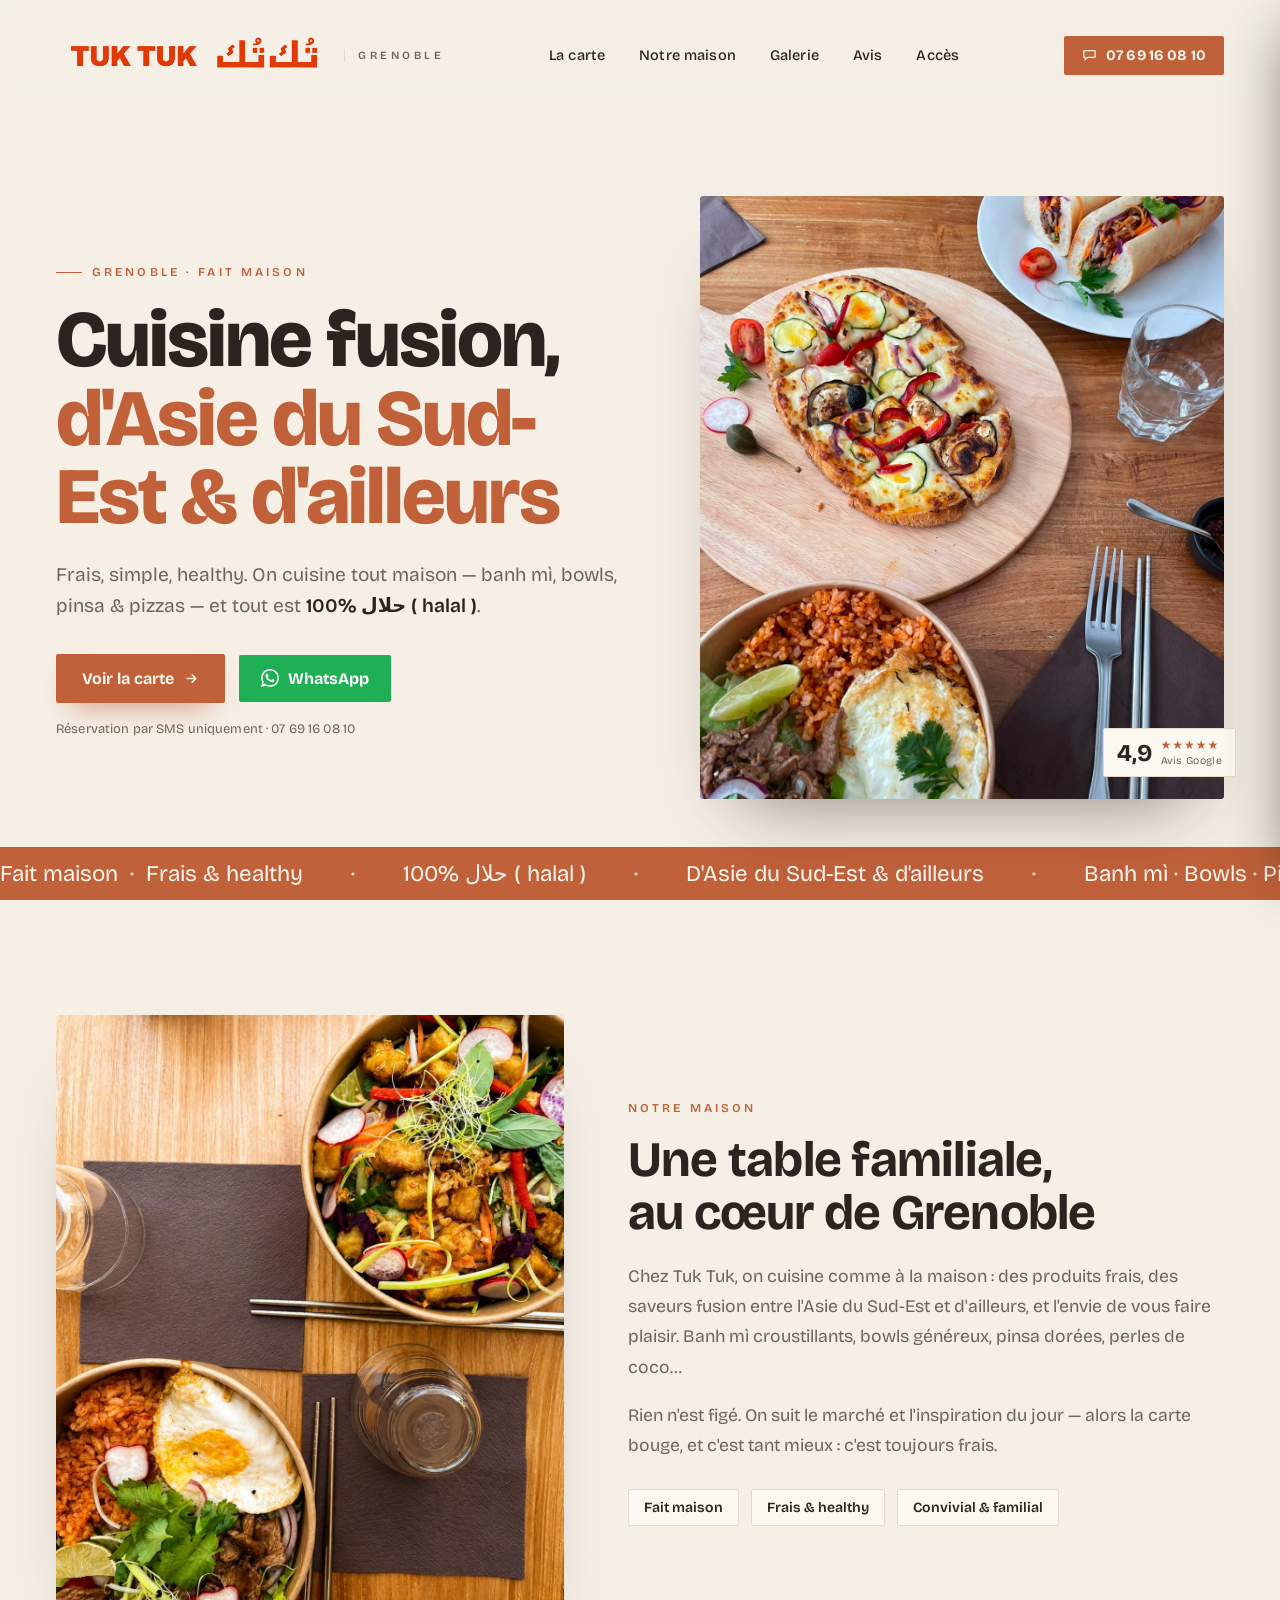
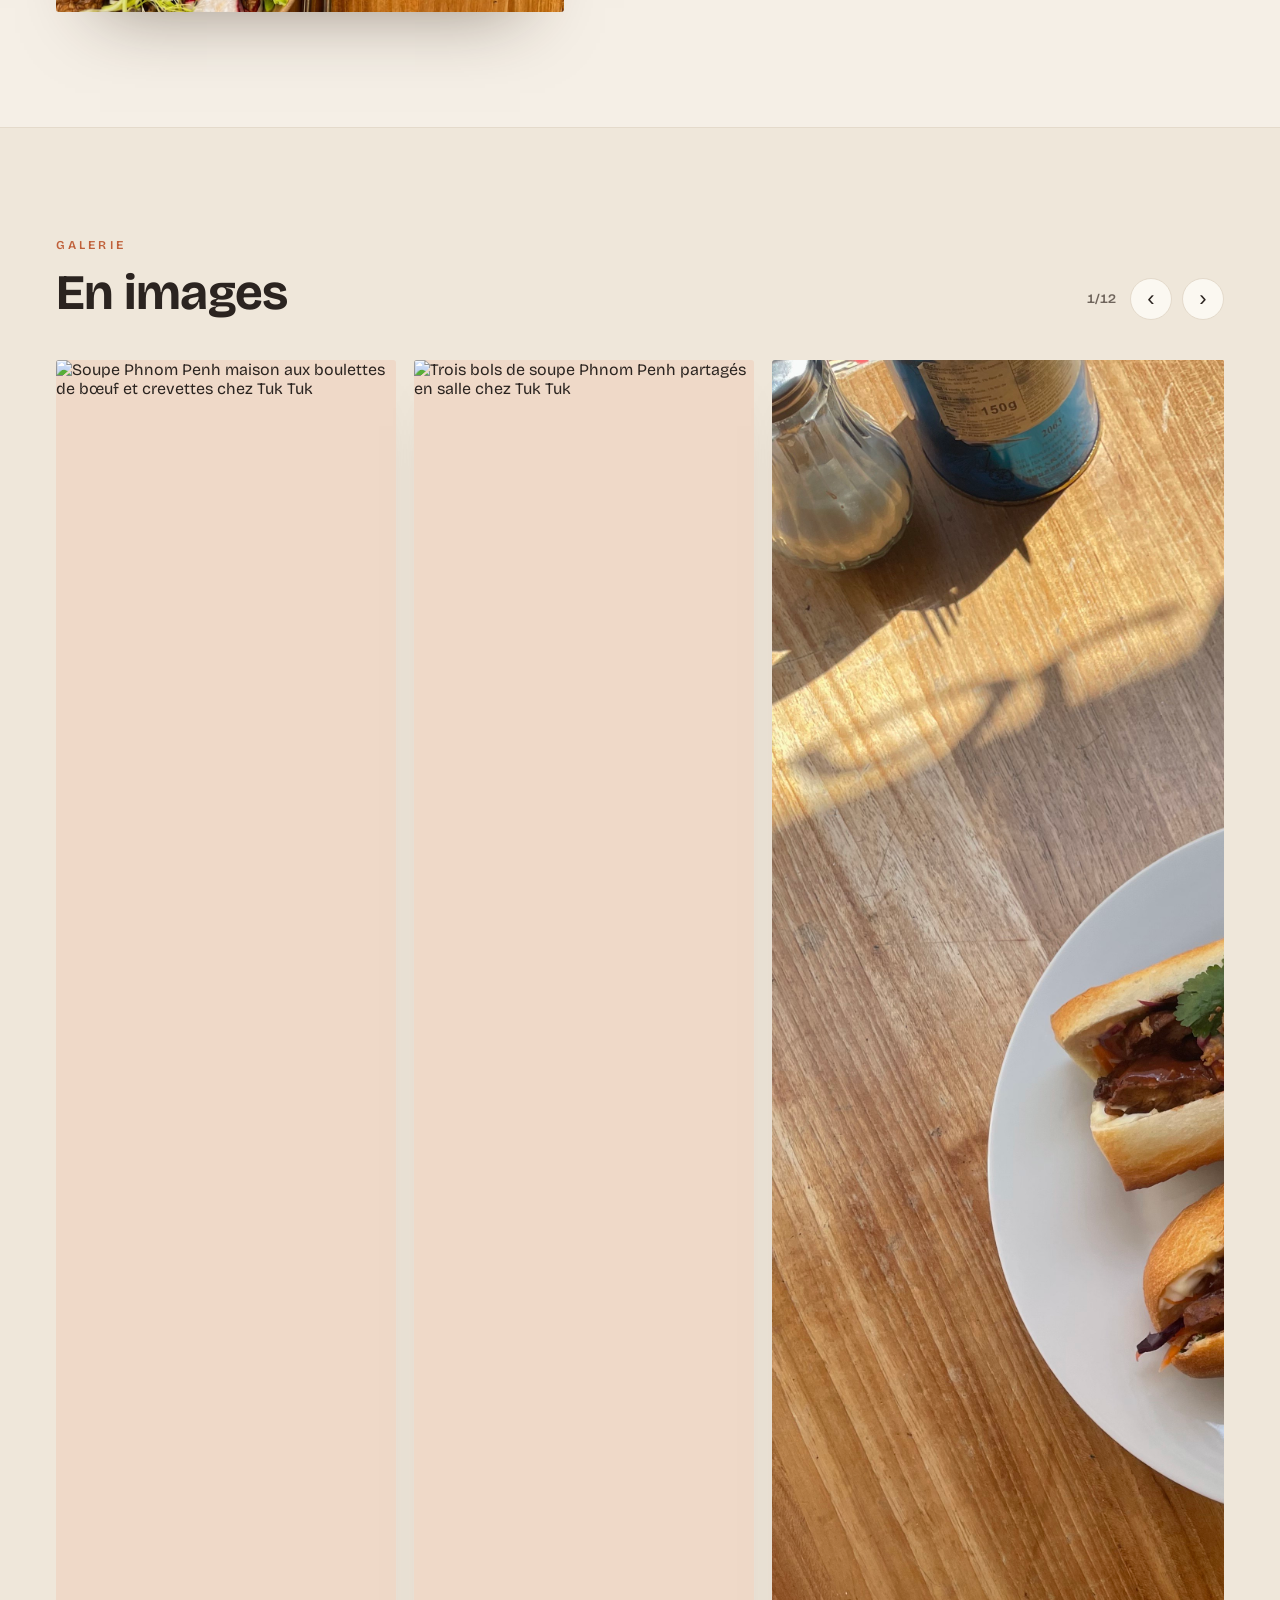
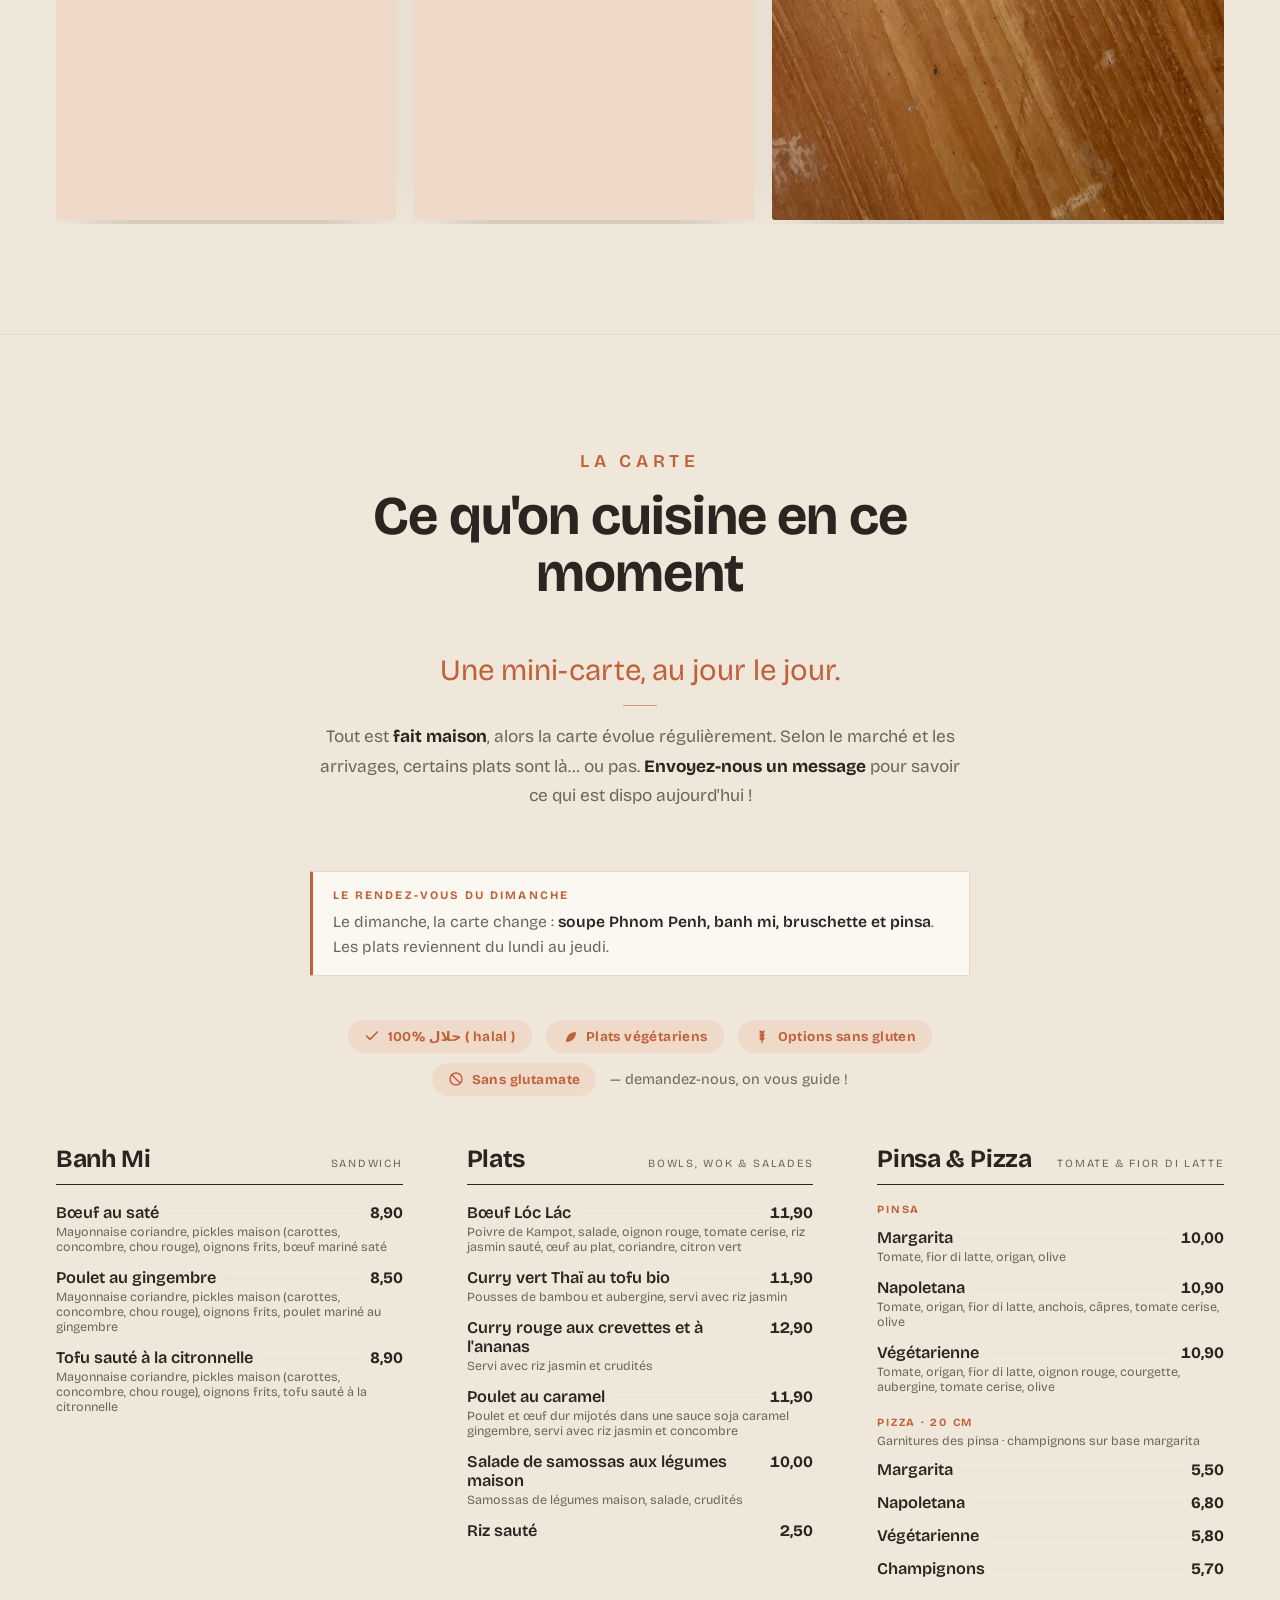
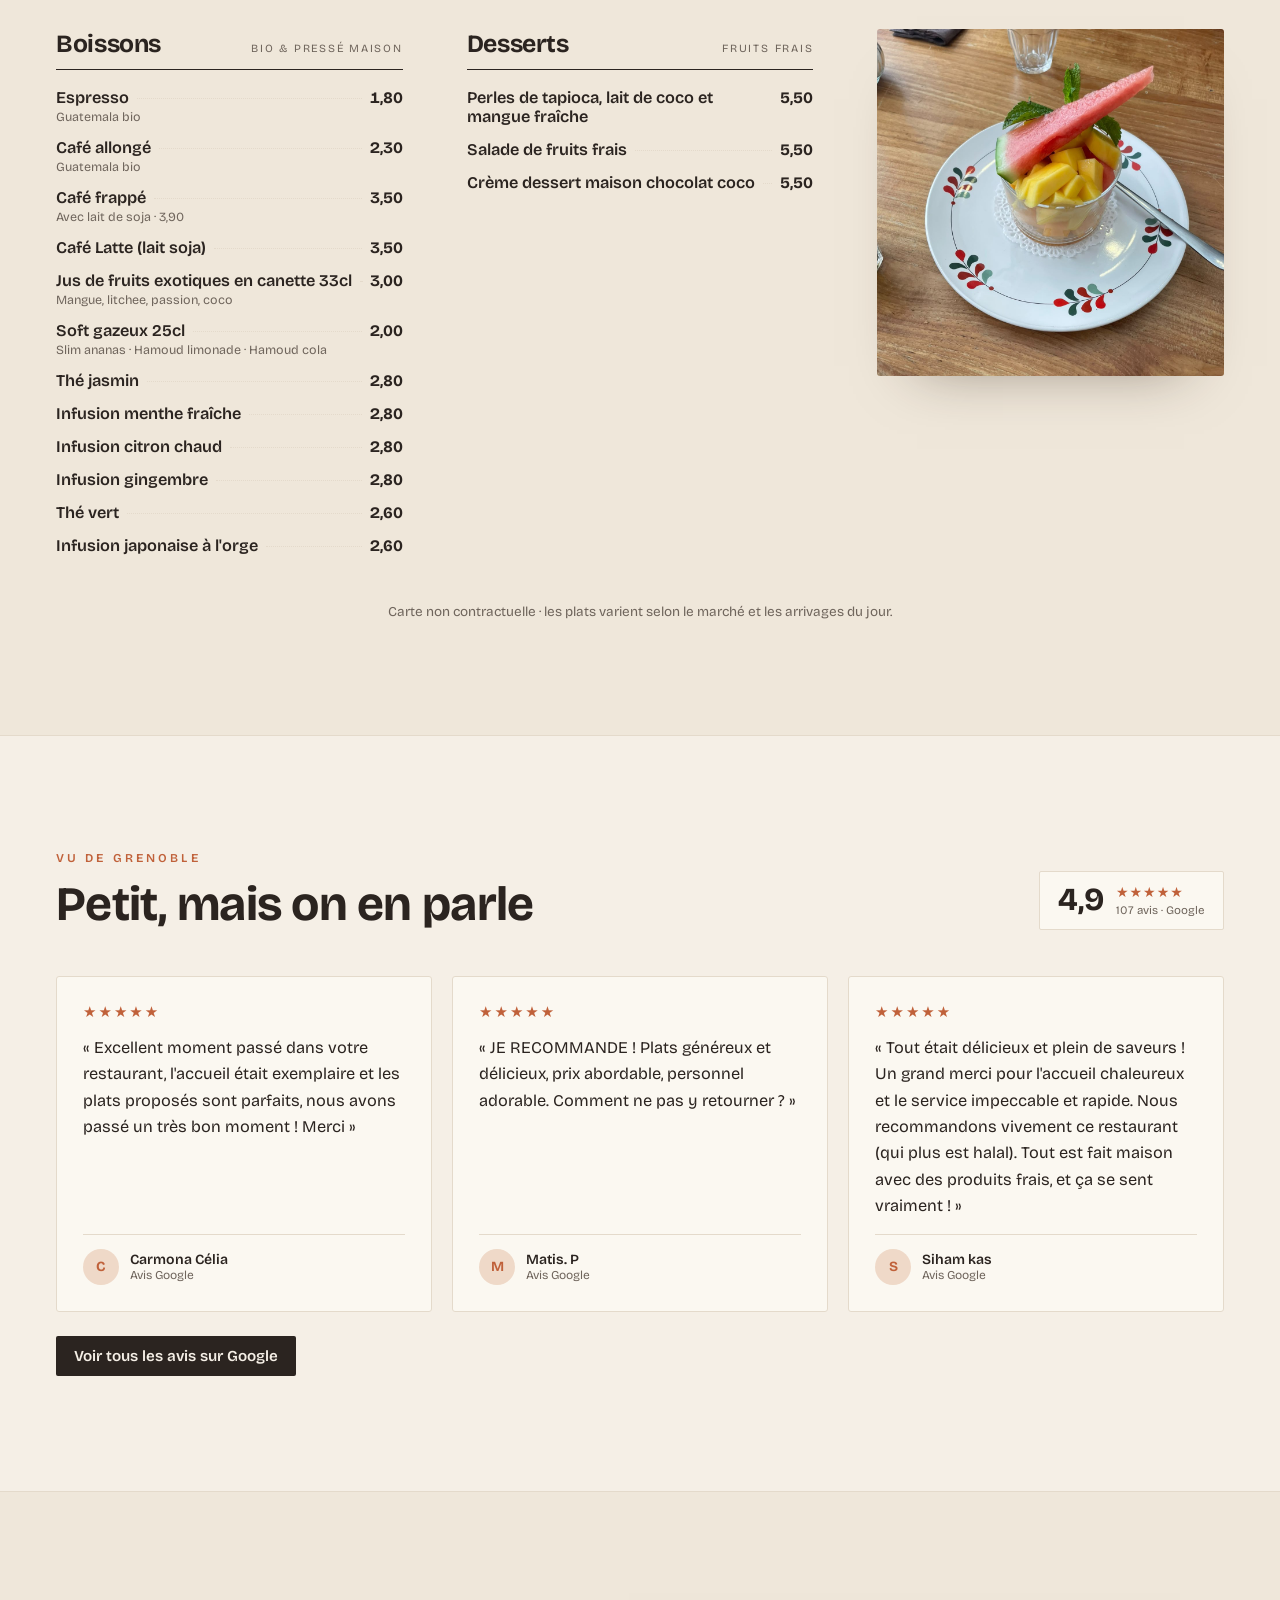
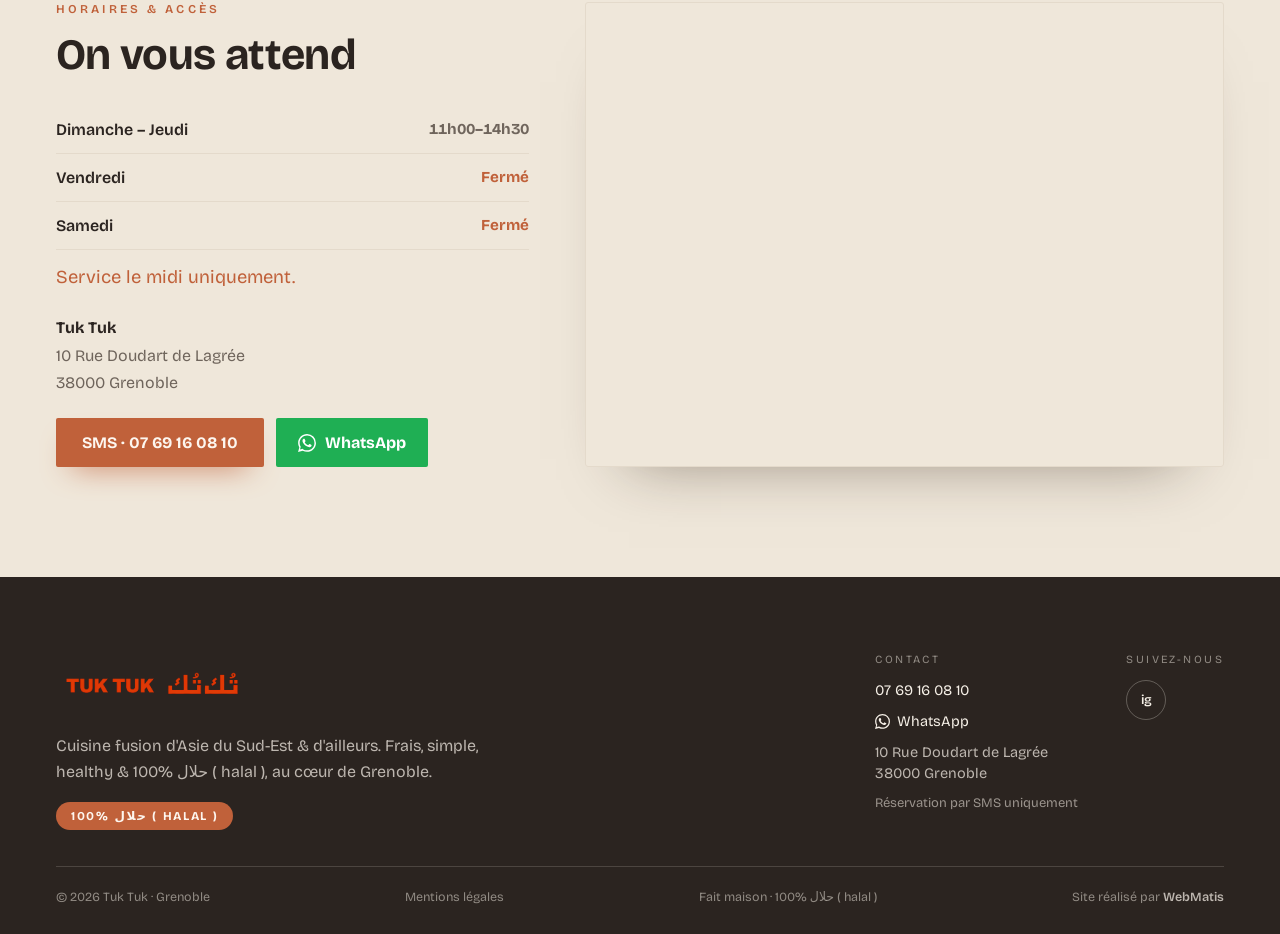
==== commit 3f85eb67: "changement site 22/11" ====
--- a/index.html
+++ b/index.html
@@ -174,7 +174,7 @@
           <h2 style="font-family:'Bricolage Grotesque',sans-serif;font-weight:700;letter-spacing:-.015em;font-size:clamp(2rem,4vw,3.1rem);line-height:1.08;margin:0;color:var(--ink);">En images</h2>
         </div>
         <div style="display:flex;align-items:center;gap:14px;flex:none;">
-          <span id="galerie-counter" style="font-size:13px;font-weight:600;color:var(--ink-2);font-feature-settings:'tnum';">1/10</span>
+          <span id="galerie-counter" style="font-size:13px;font-weight:600;color:var(--ink-2);font-feature-settings:'tnum';">1/12</span>
           <div style="display:flex;gap:10px;">
             <button type="button" class="galerie-arrow galerie-arrow-prev" aria-label="Photo précédente">‹</button>
             <button type="button" class="galerie-arrow galerie-arrow-next" aria-label="Photo suivante">›</button>
@@ -182,6 +182,8 @@
         </div>
       </div>
       <div data-reveal="1" id="galerie-track" class="galerie-track">
+        <img class="galerie-img" src="assets/galerie/soupe-phnom-penh.jpg" alt="Soupe Phnom Penh maison aux boulettes de bœuf et crevettes chez Tuk Tuk">
+        <img class="galerie-img" src="assets/galerie/soupe-phnom-penh-3-bols.jpg" alt="Trois bols de soupe Phnom Penh partagés en salle chez Tuk Tuk">
         <img class="galerie-img" src="assets/galerie/photo-banh-mi.jpg" alt="Banh mì maison chez Tuk Tuk, vus du dessus">
         <img class="galerie-img" src="assets/galerie/photo-larb.jpg" alt="Salade de poulet façon Larb chez Tuk Tuk">
         <img class="galerie-img" src="assets/galerie/photo-the-glace.jpg" alt="Thé glacé maison chez Tuk Tuk">
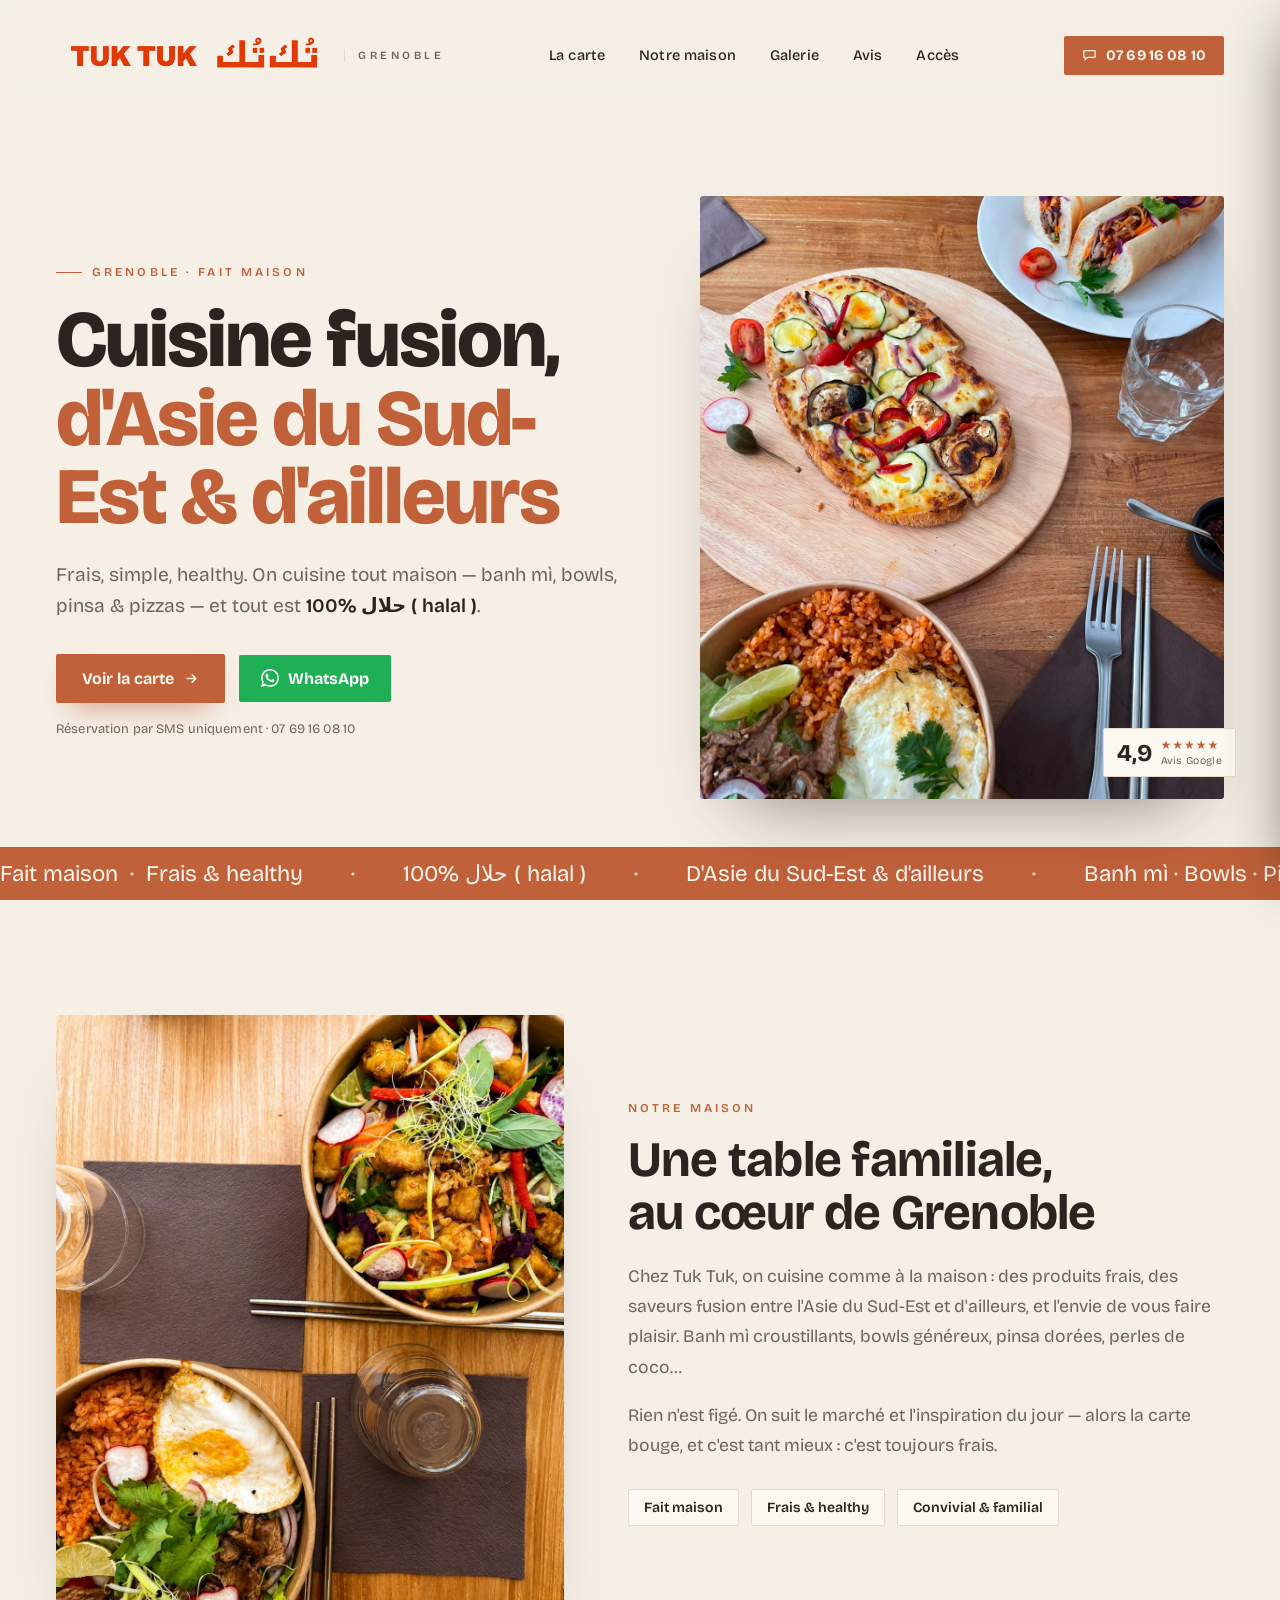
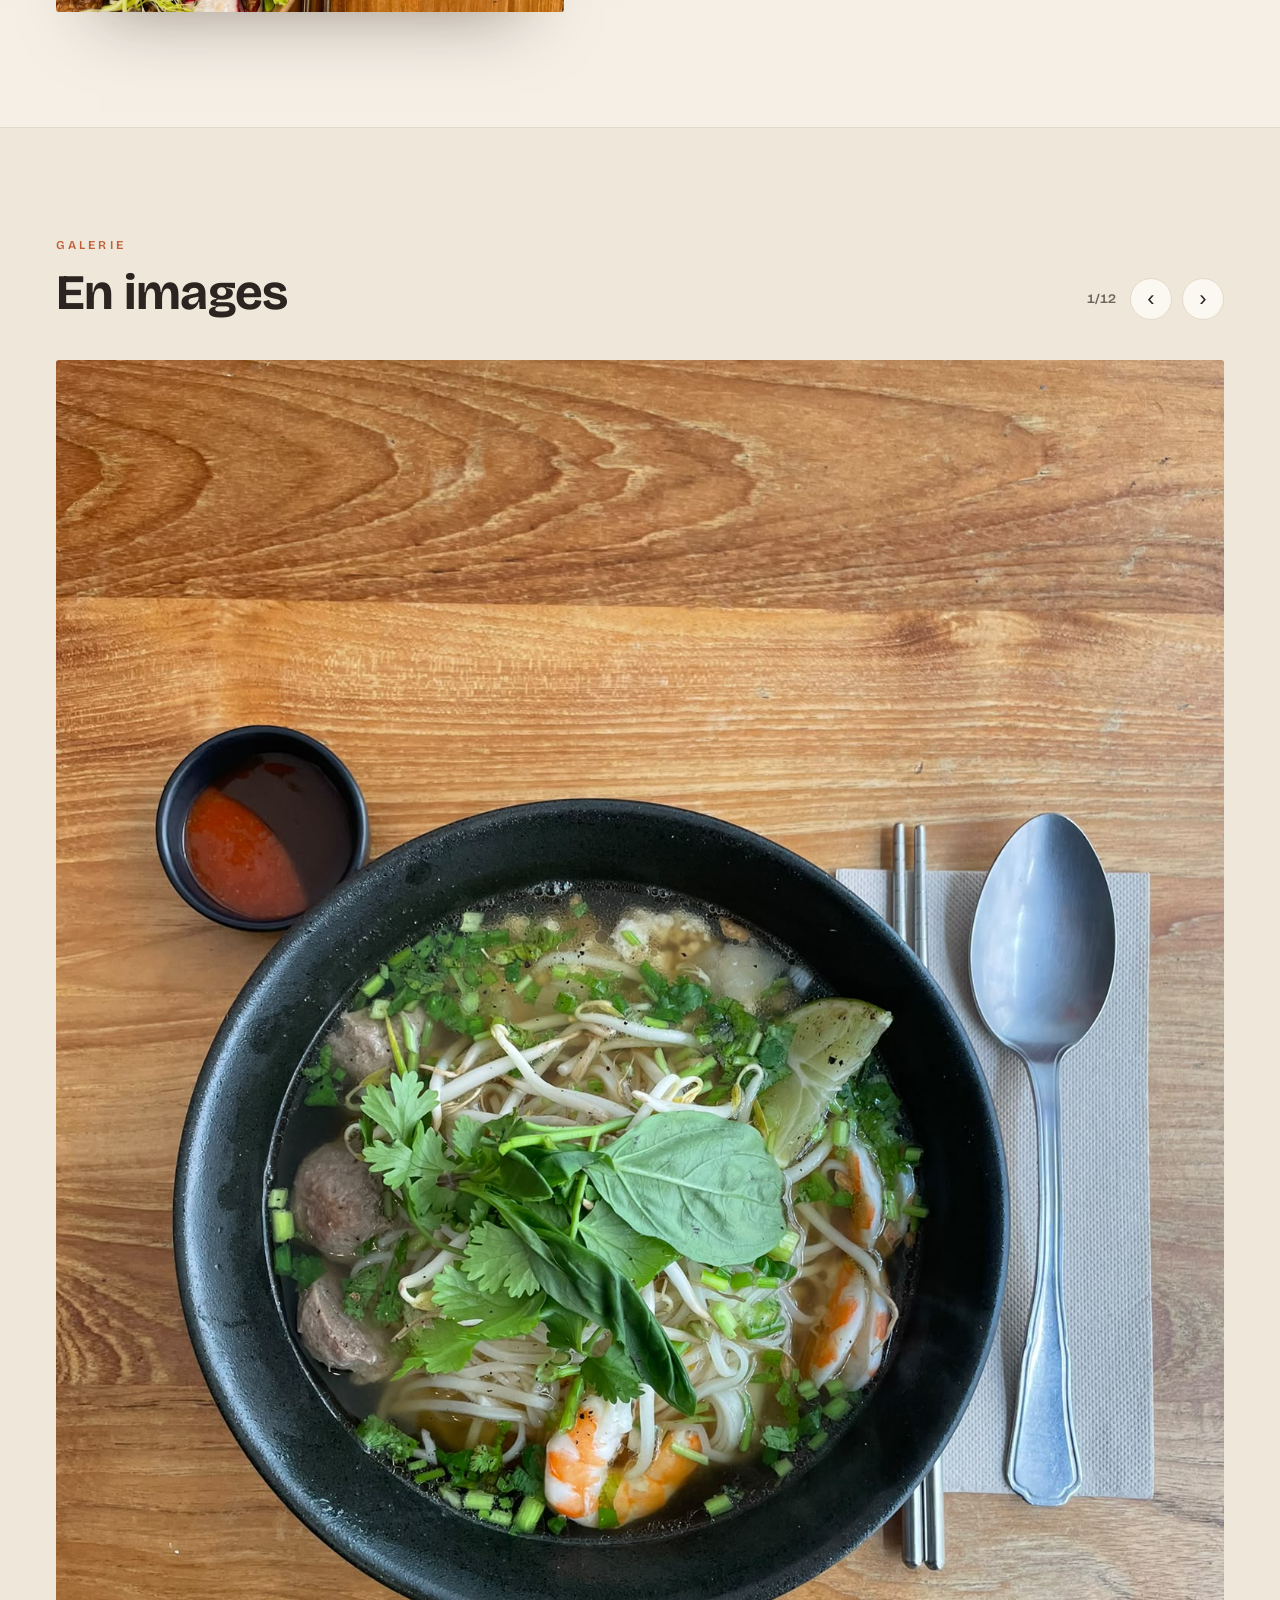
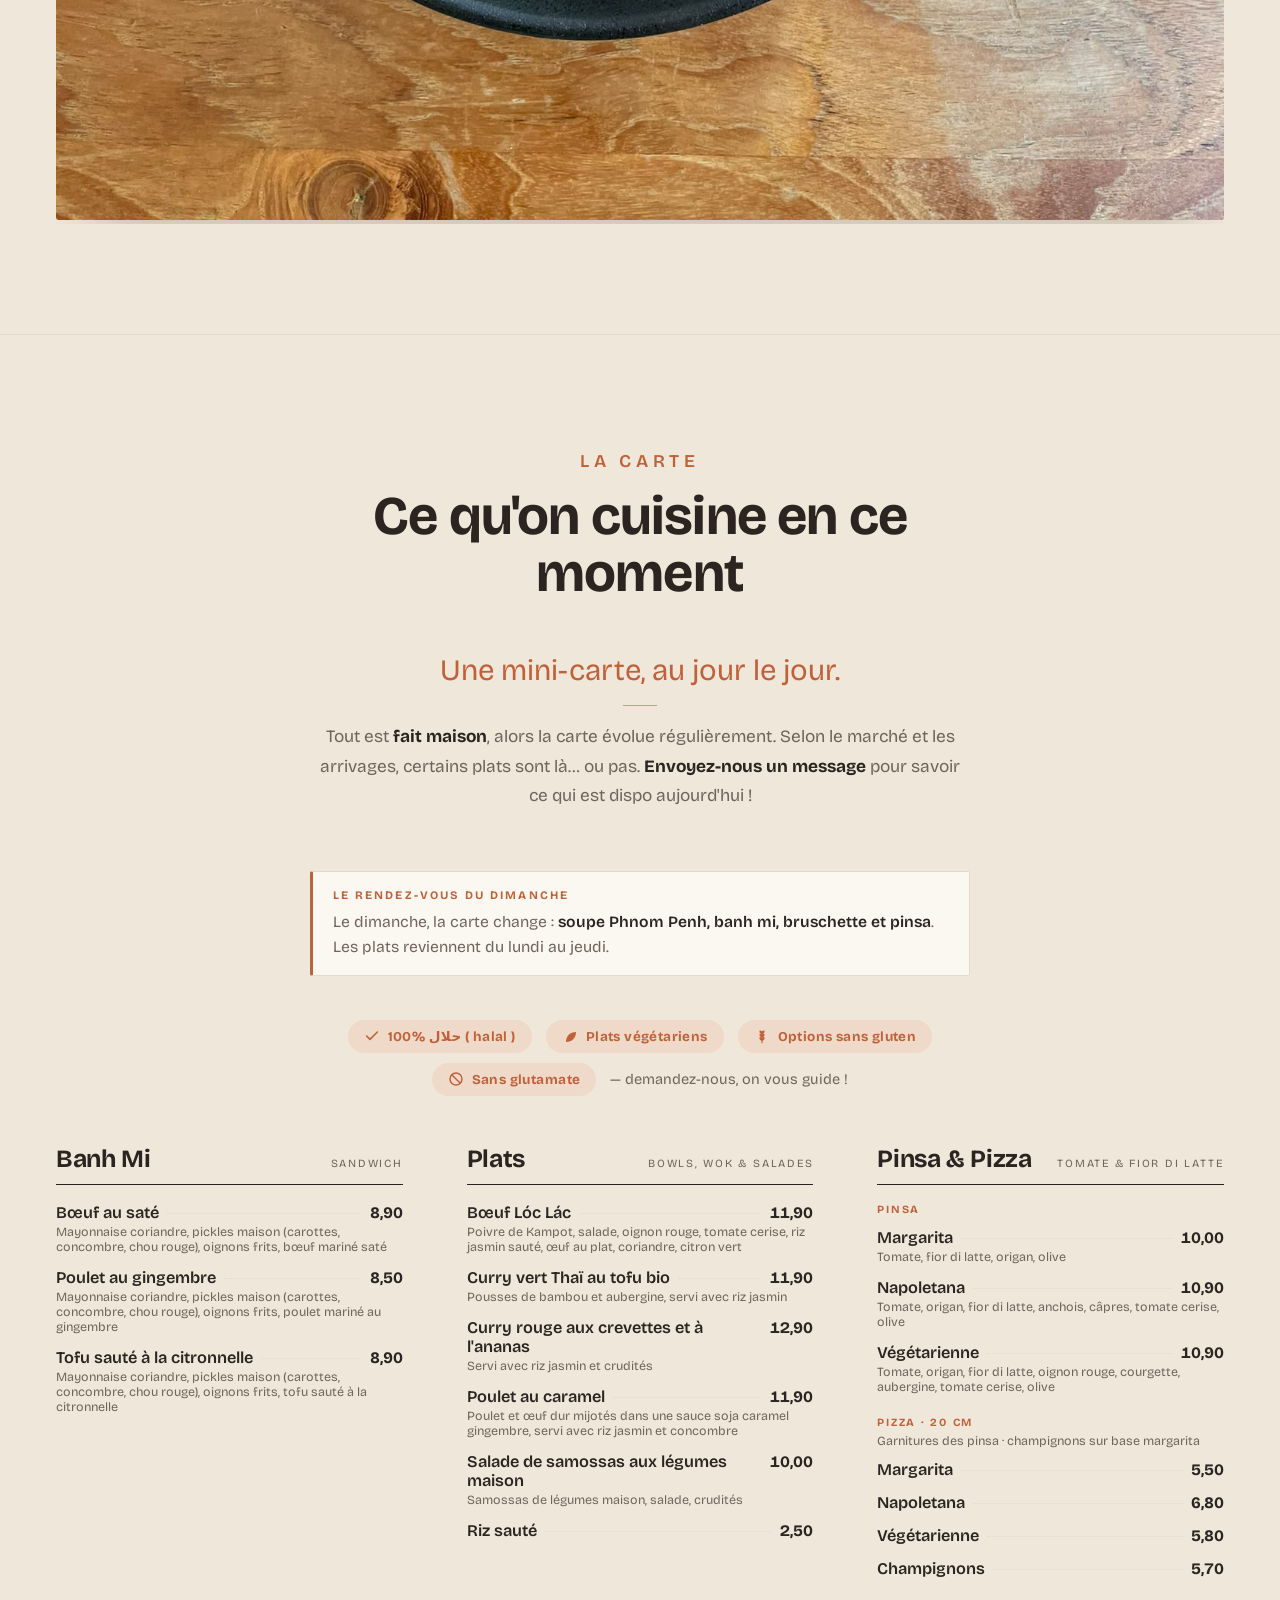
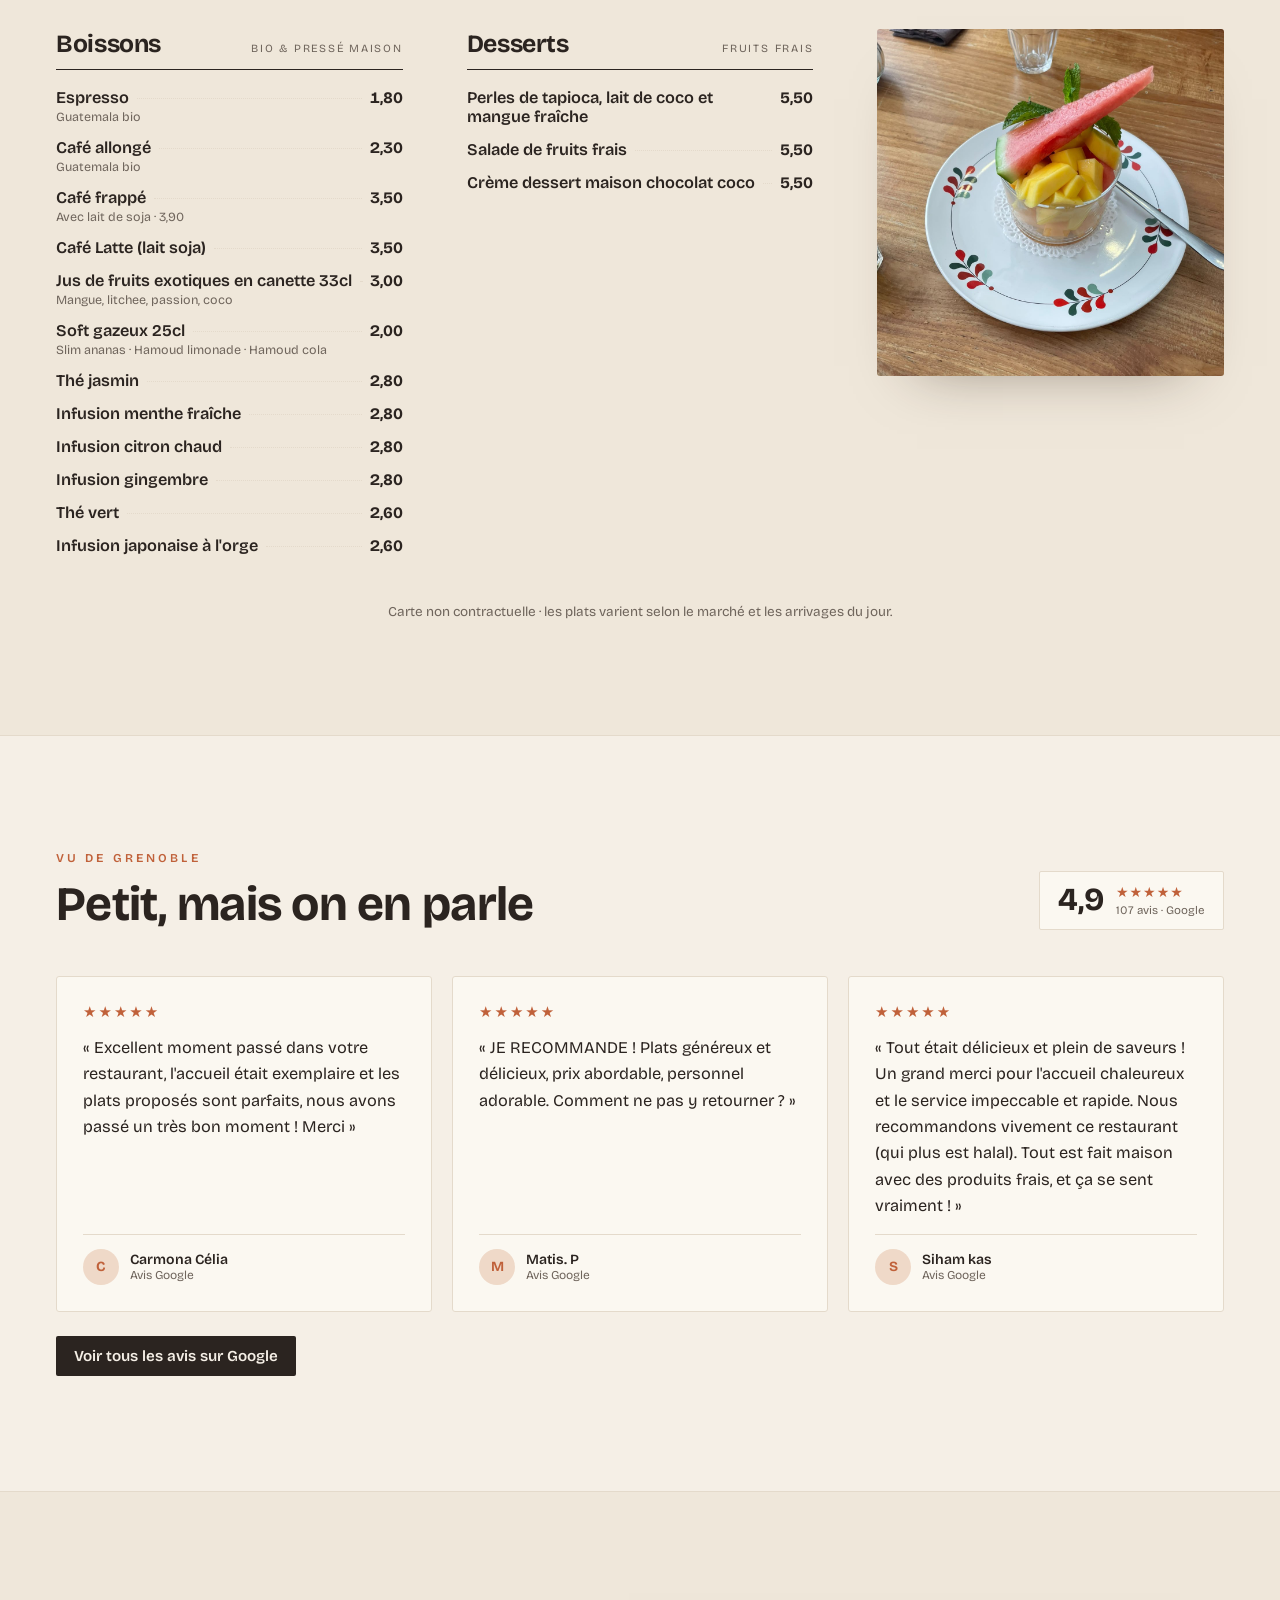
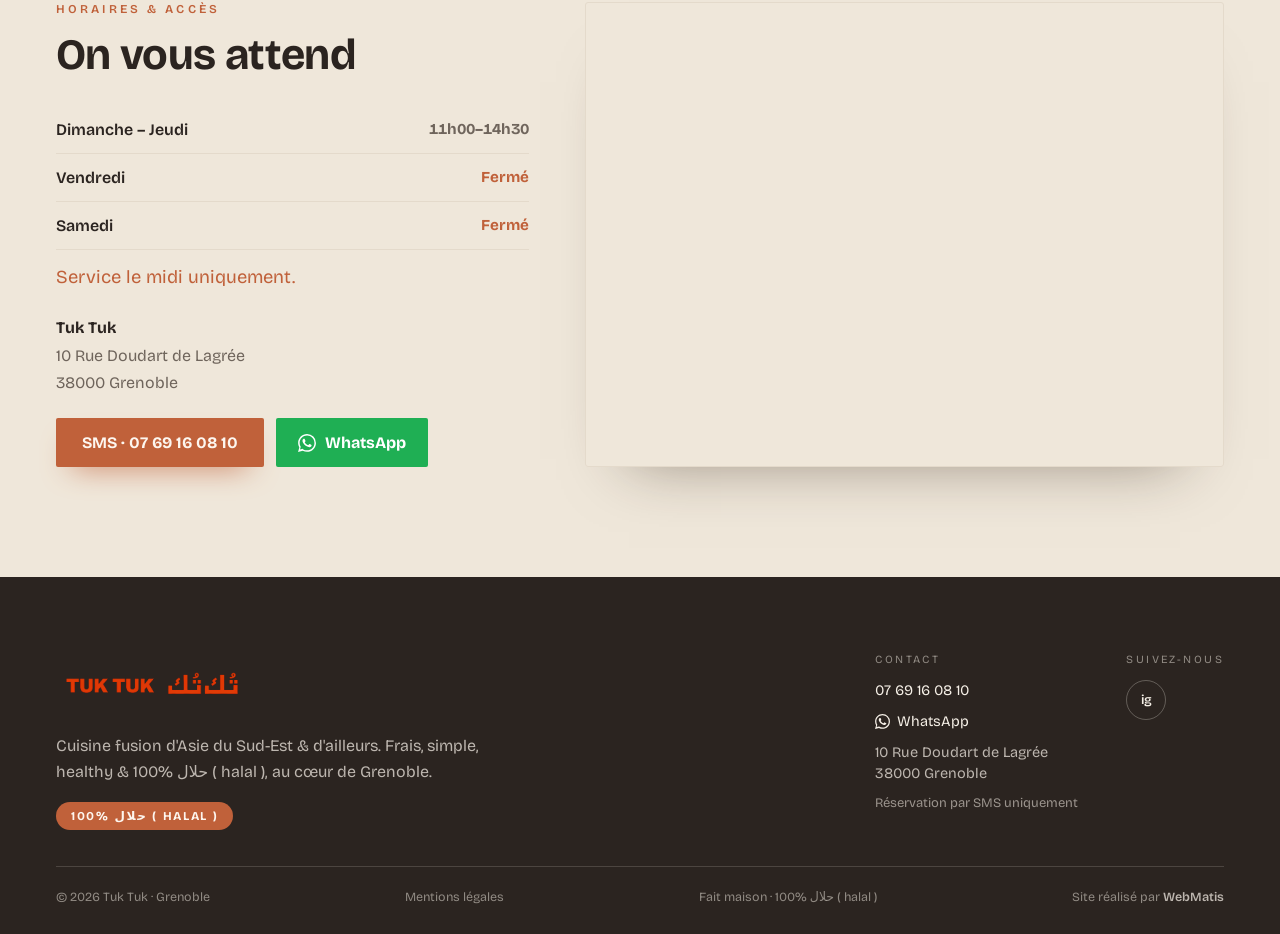
==== commit e92f42f3: "Update print statement from 'Hello' to 'Goodbye'" ====
--- a/index.html
+++ b/index.html
@@ -182,8 +182,8 @@
         </div>
       </div>
       <div data-reveal="1" id="galerie-track" class="galerie-track">
-        <img class="galerie-img" src="assets/galerie/soupe-phnom-penh.jpg" alt="Soupe Phnom Penh maison aux boulettes de bœuf et crevettes chez Tuk Tuk">
-        <img class="galerie-img" src="assets/galerie/soupe-phnom-penh-3-bols.jpg" alt="Trois bols de soupe Phnom Penh partagés en salle chez Tuk Tuk">
+        <img class="galerie-img" src="assets/galerie/soupe-phnom-penh.jpeg" alt="Soupe Phnom Penh maison aux boulettes de bœuf et crevettes chez Tuk Tuk">
+        <img class="galerie-img" src="assets/galerie/soupe-phnom-penh-3-bols.jpeg" alt="Trois bols de soupe Phnom Penh partagés en salle chez Tuk Tuk">
         <img class="galerie-img" src="assets/galerie/photo-banh-mi.jpg" alt="Banh mì maison chez Tuk Tuk, vus du dessus">
         <img class="galerie-img" src="assets/galerie/photo-larb.jpg" alt="Salade de poulet façon Larb chez Tuk Tuk">
         <img class="galerie-img" src="assets/galerie/photo-the-glace.jpg" alt="Thé glacé maison chez Tuk Tuk">
